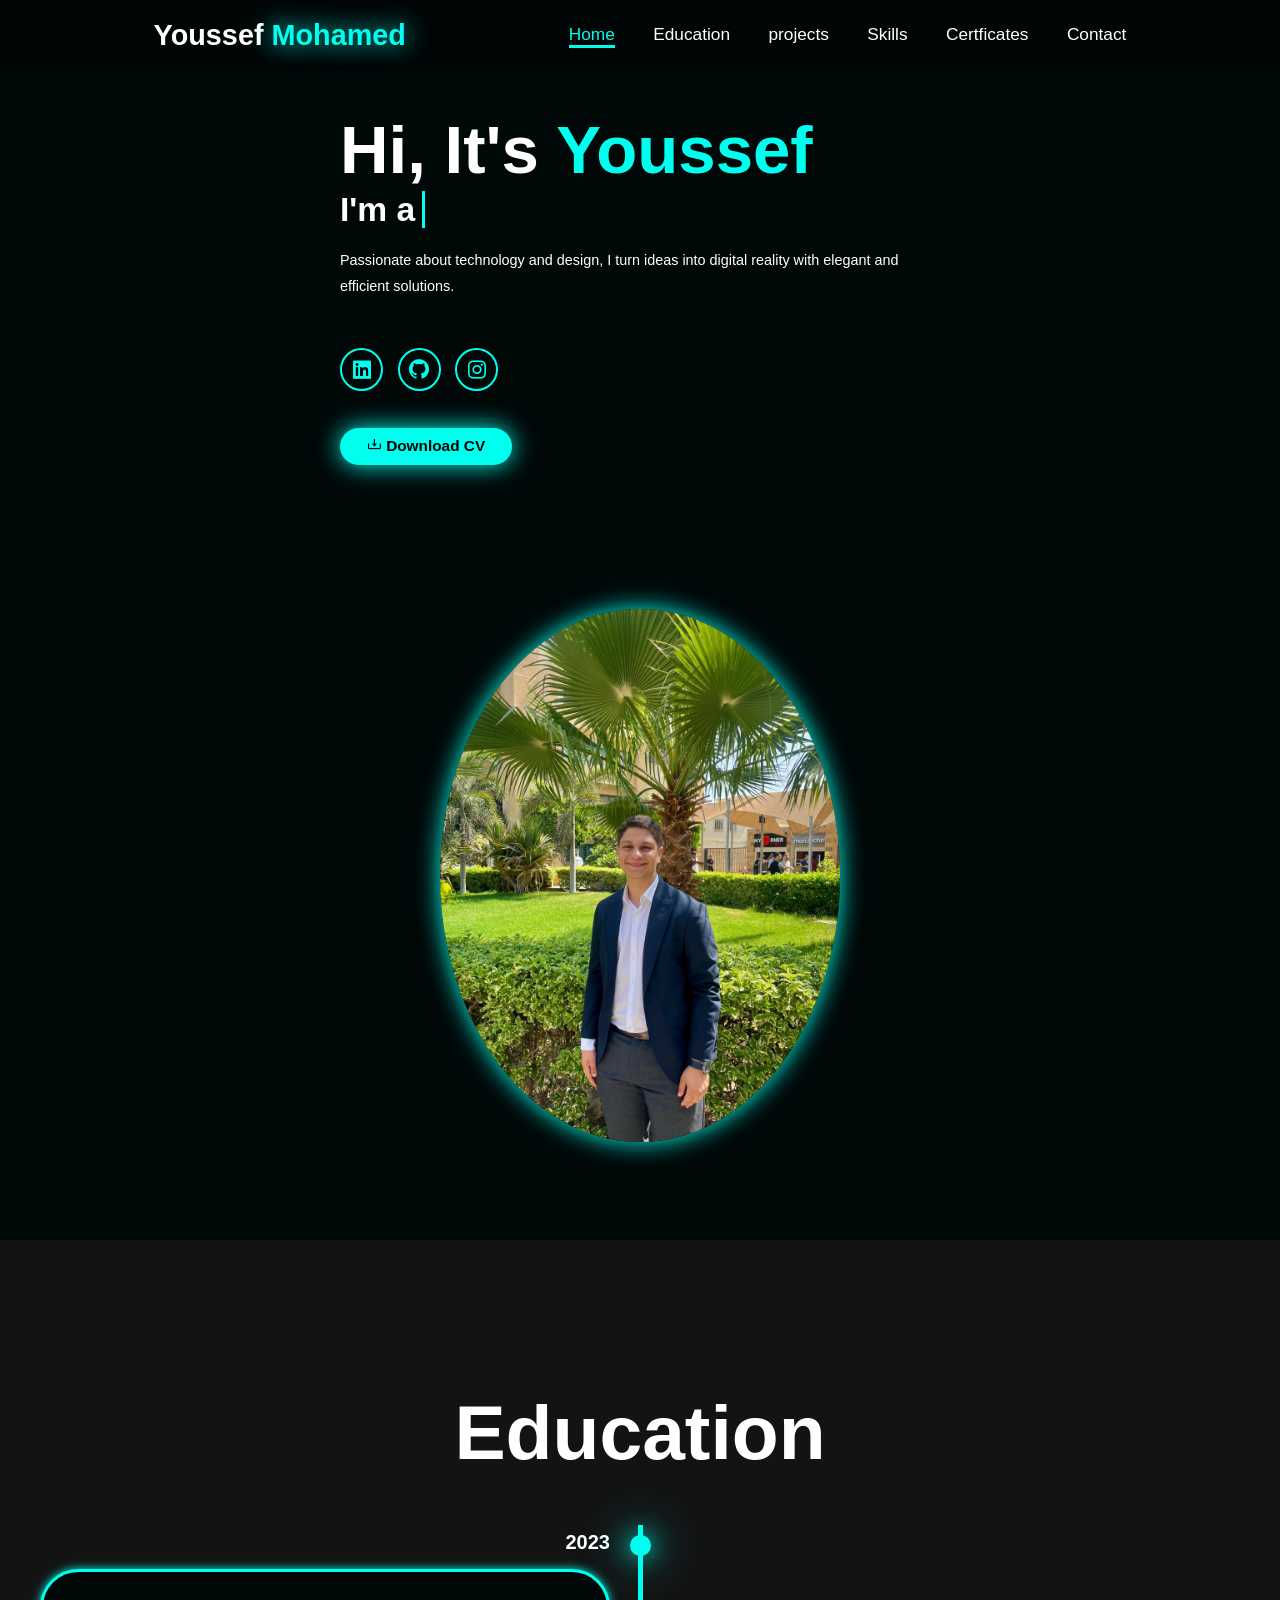
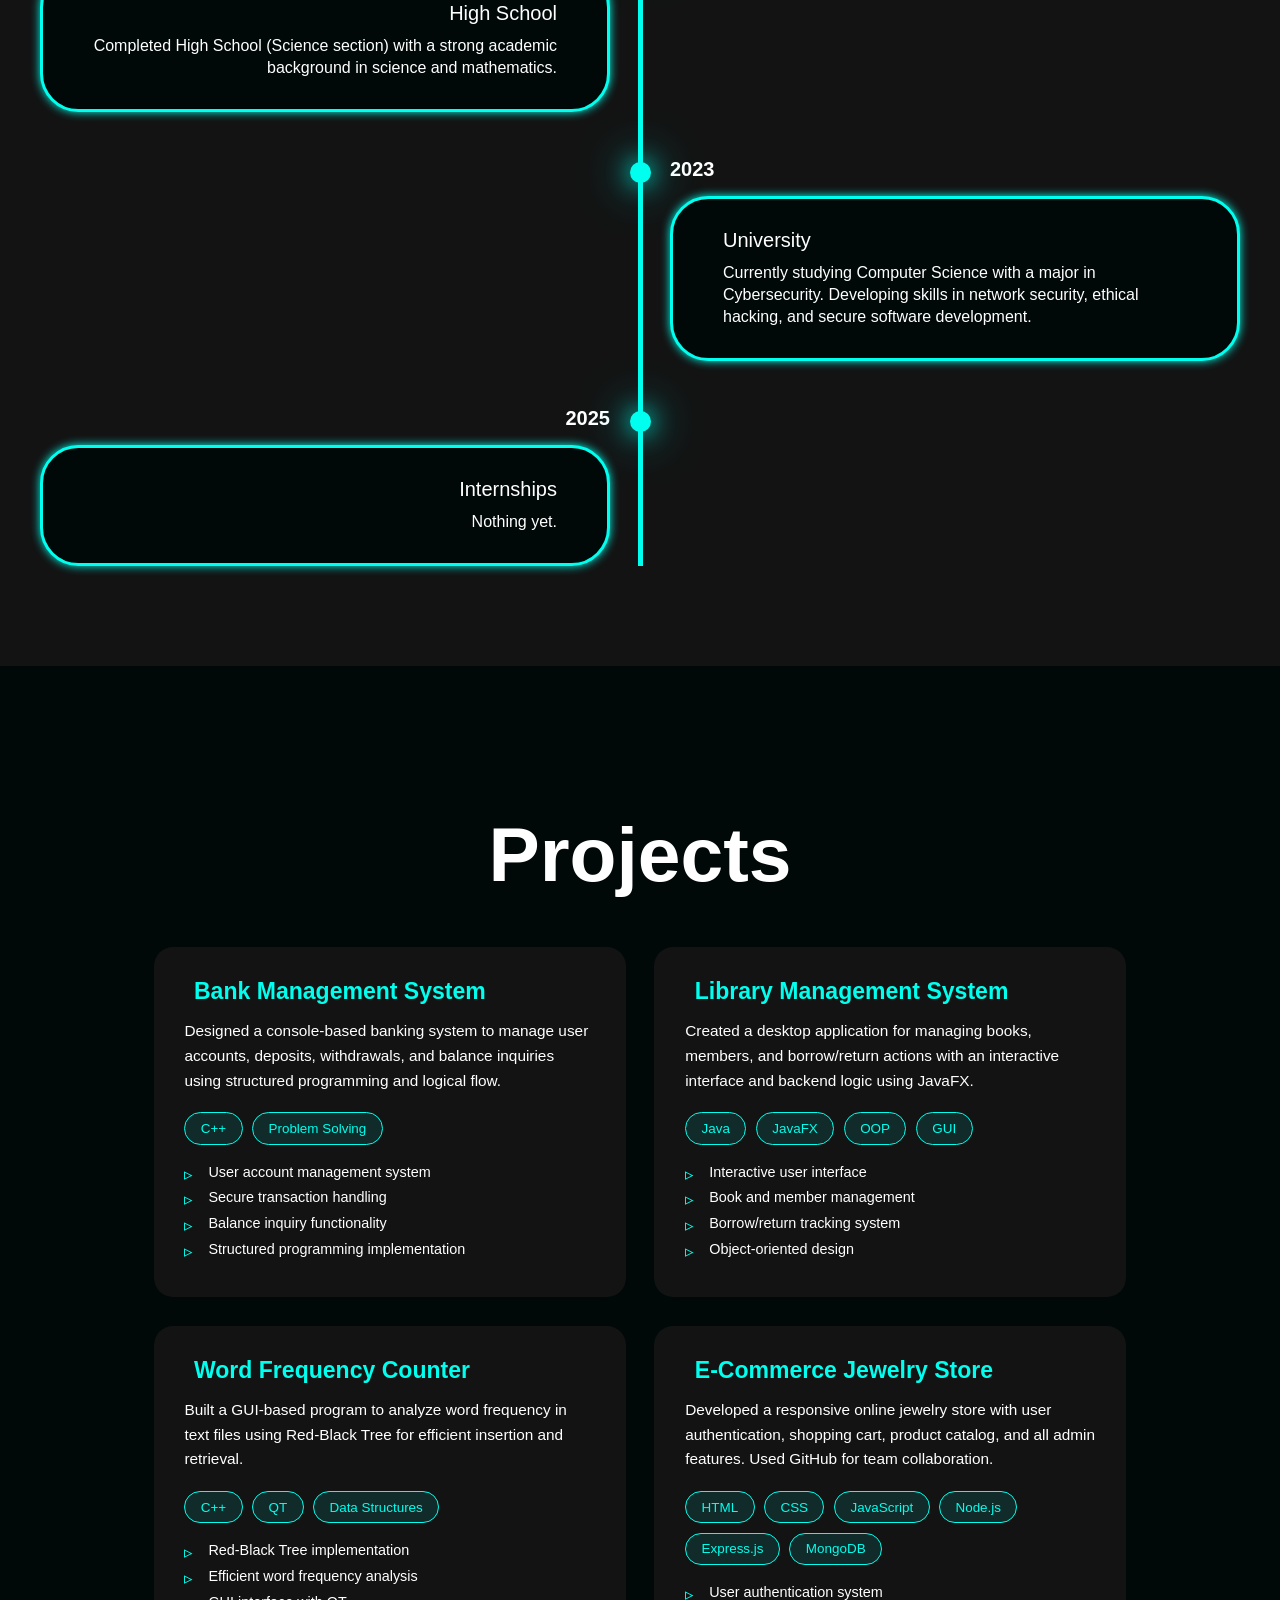
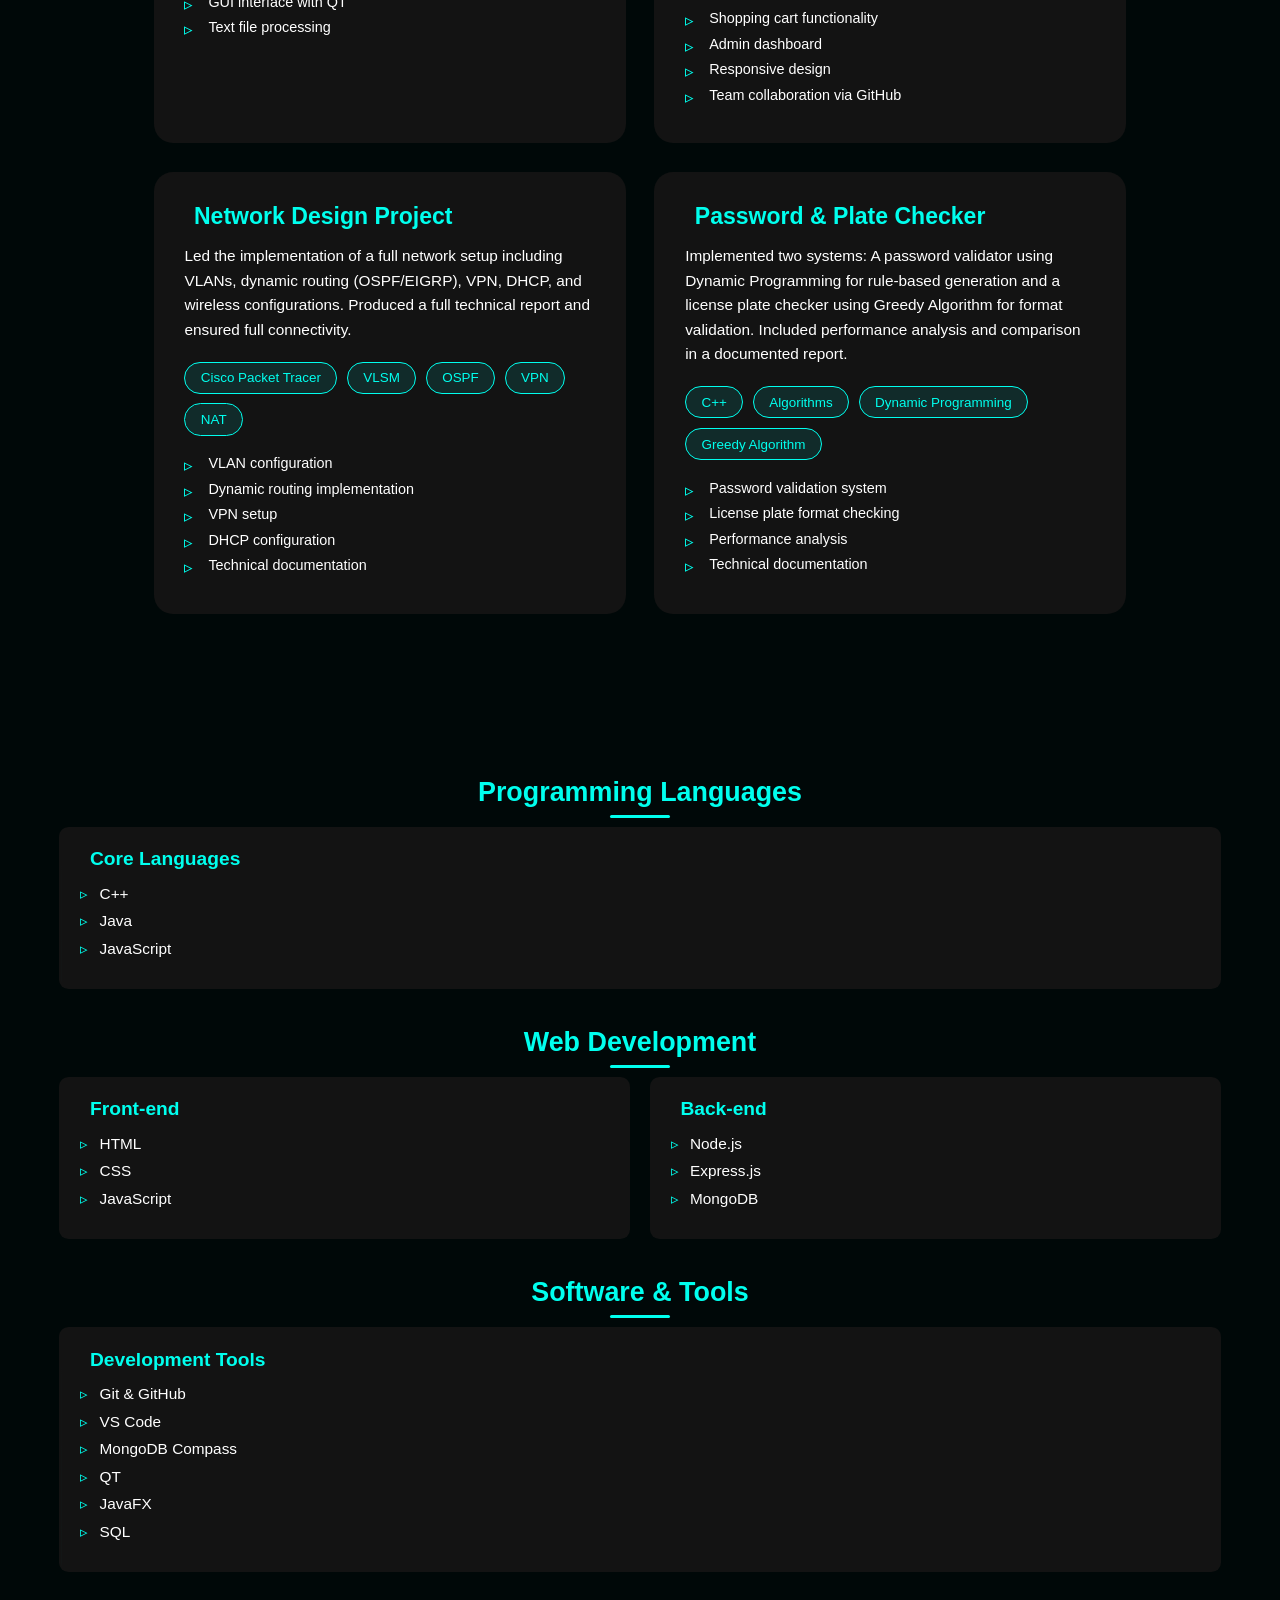
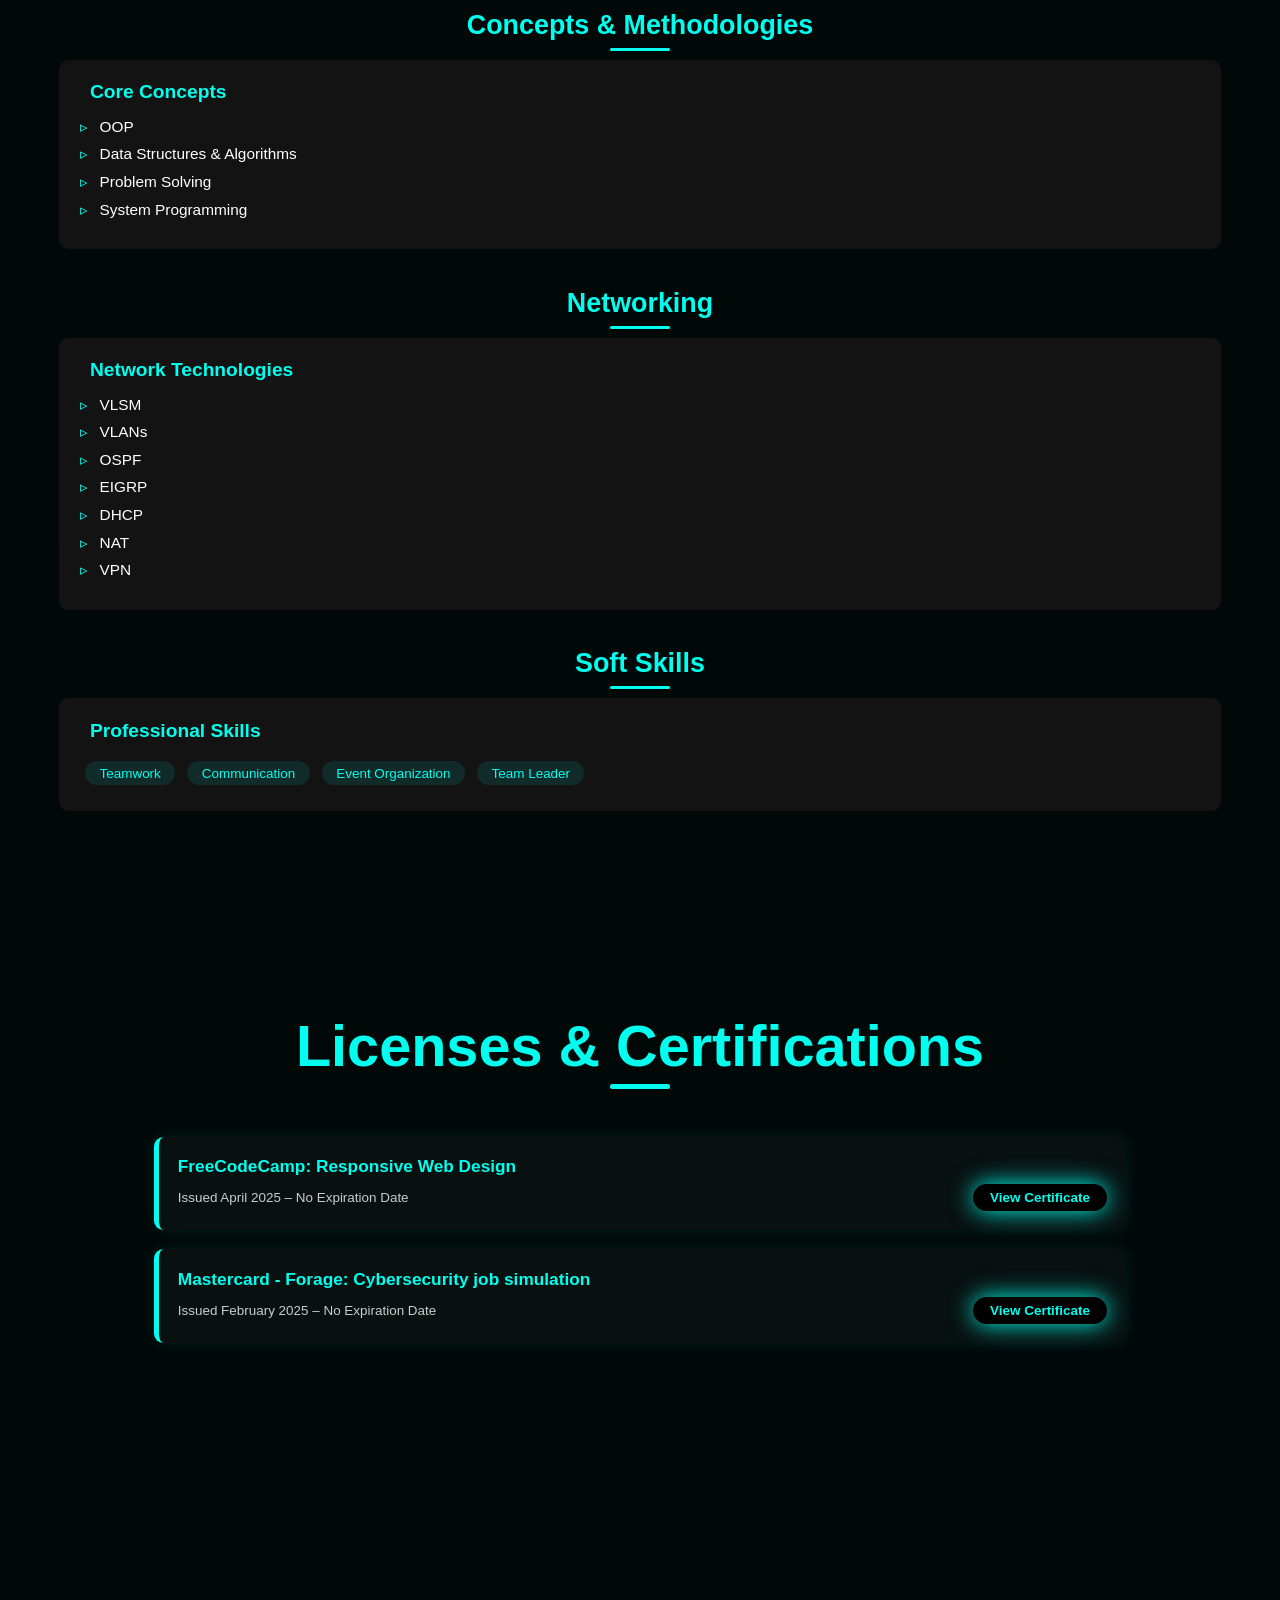
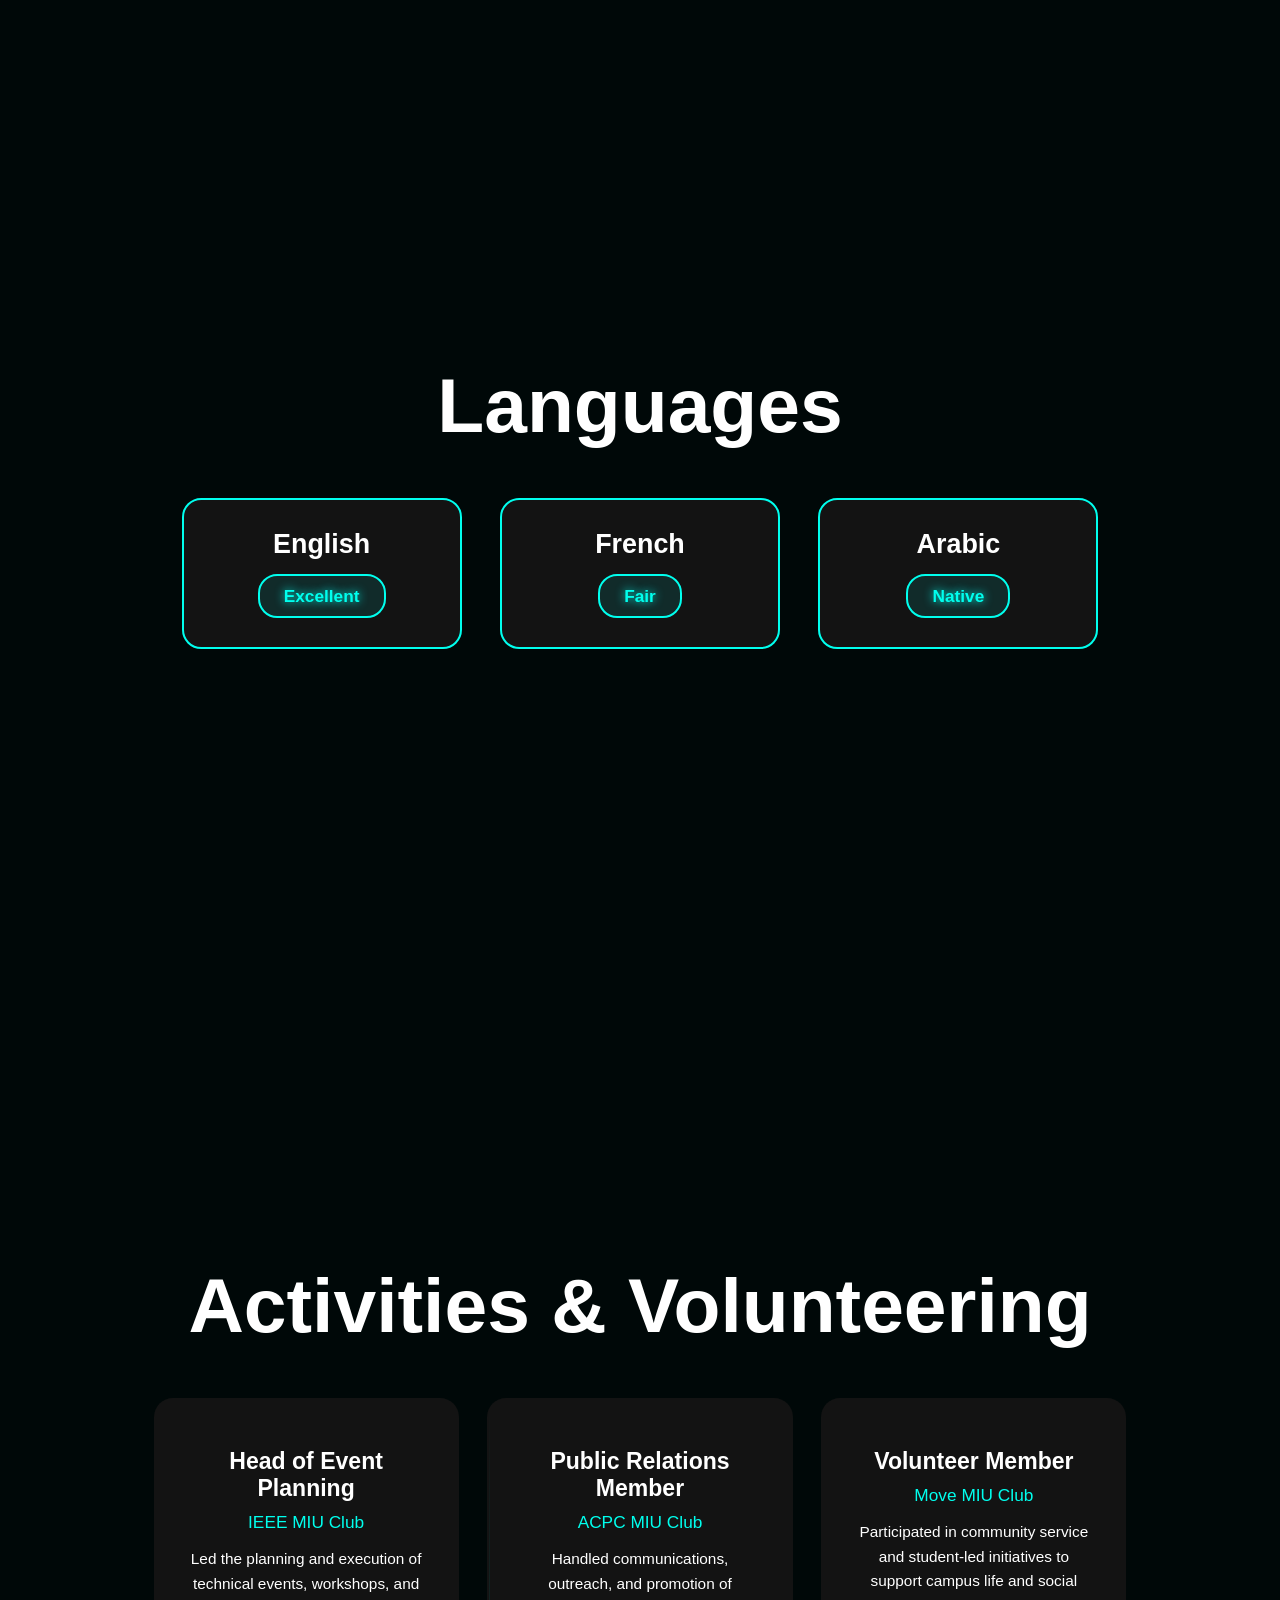
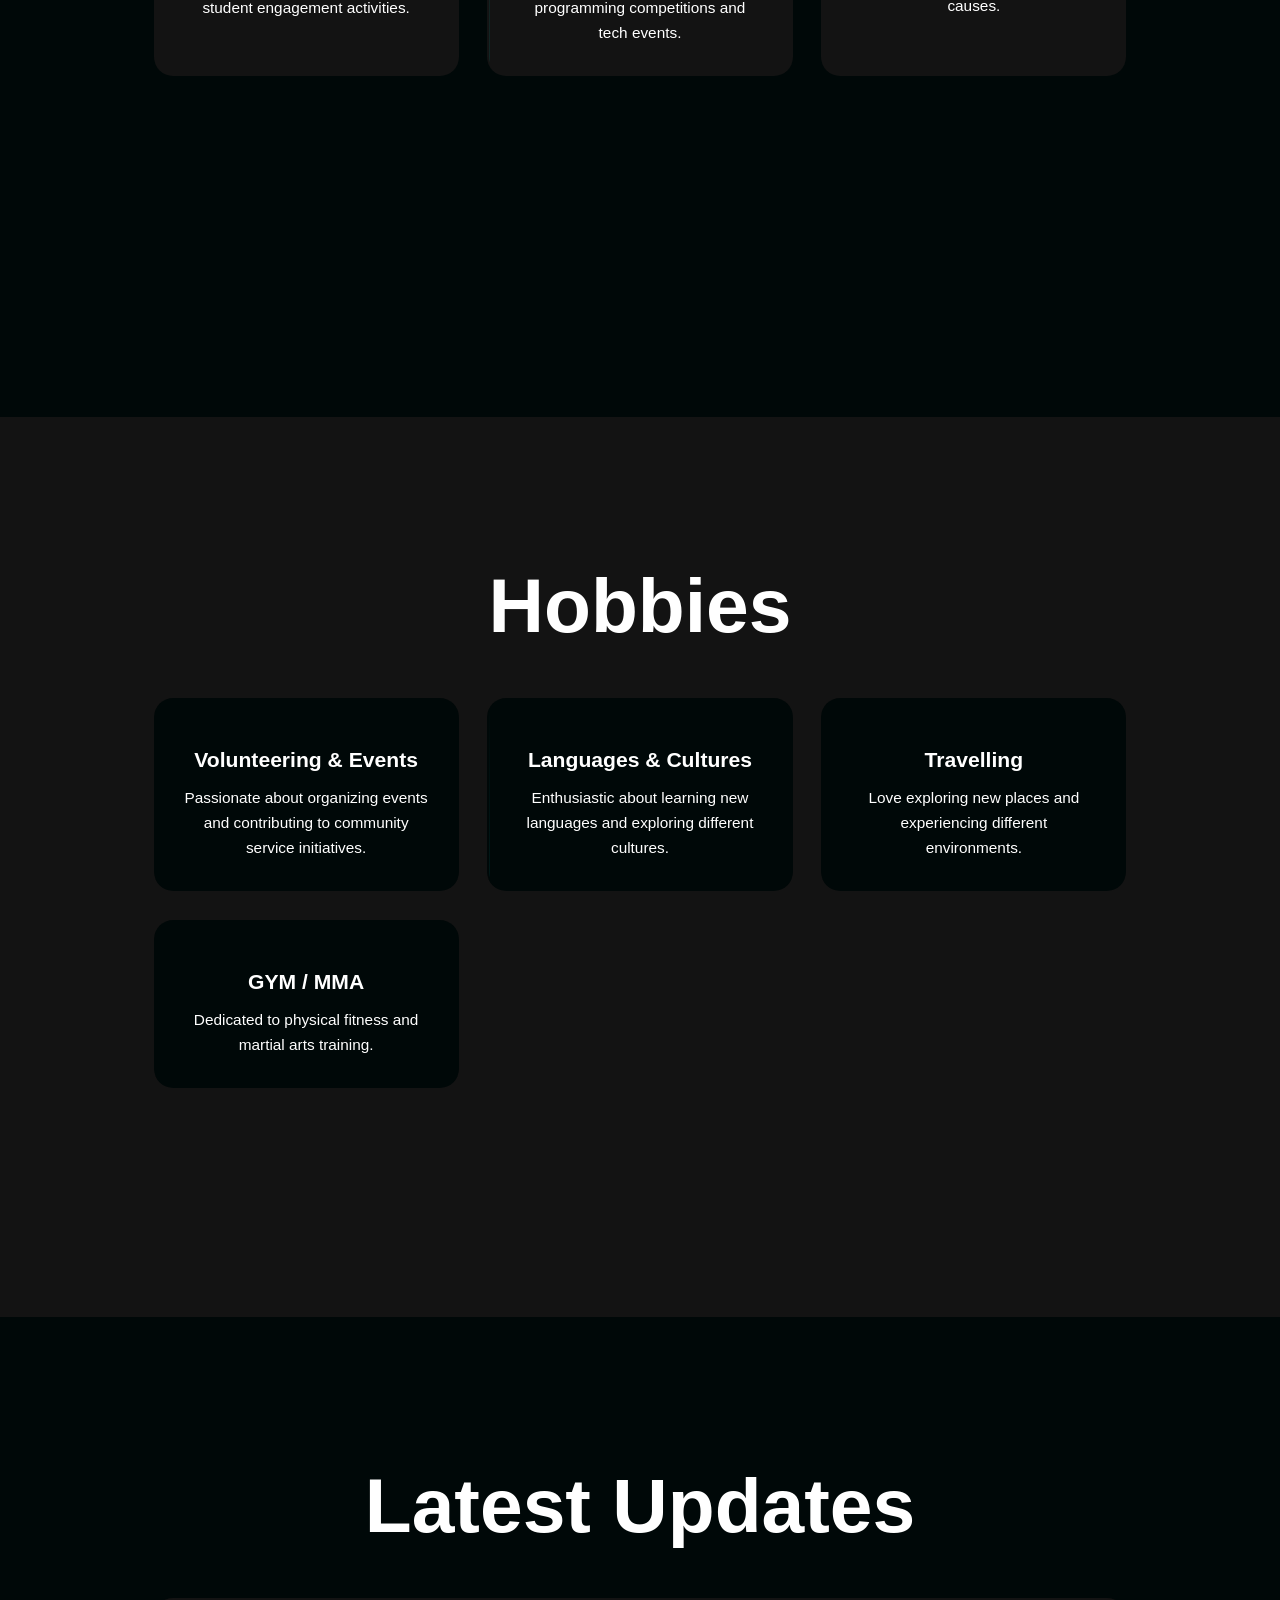
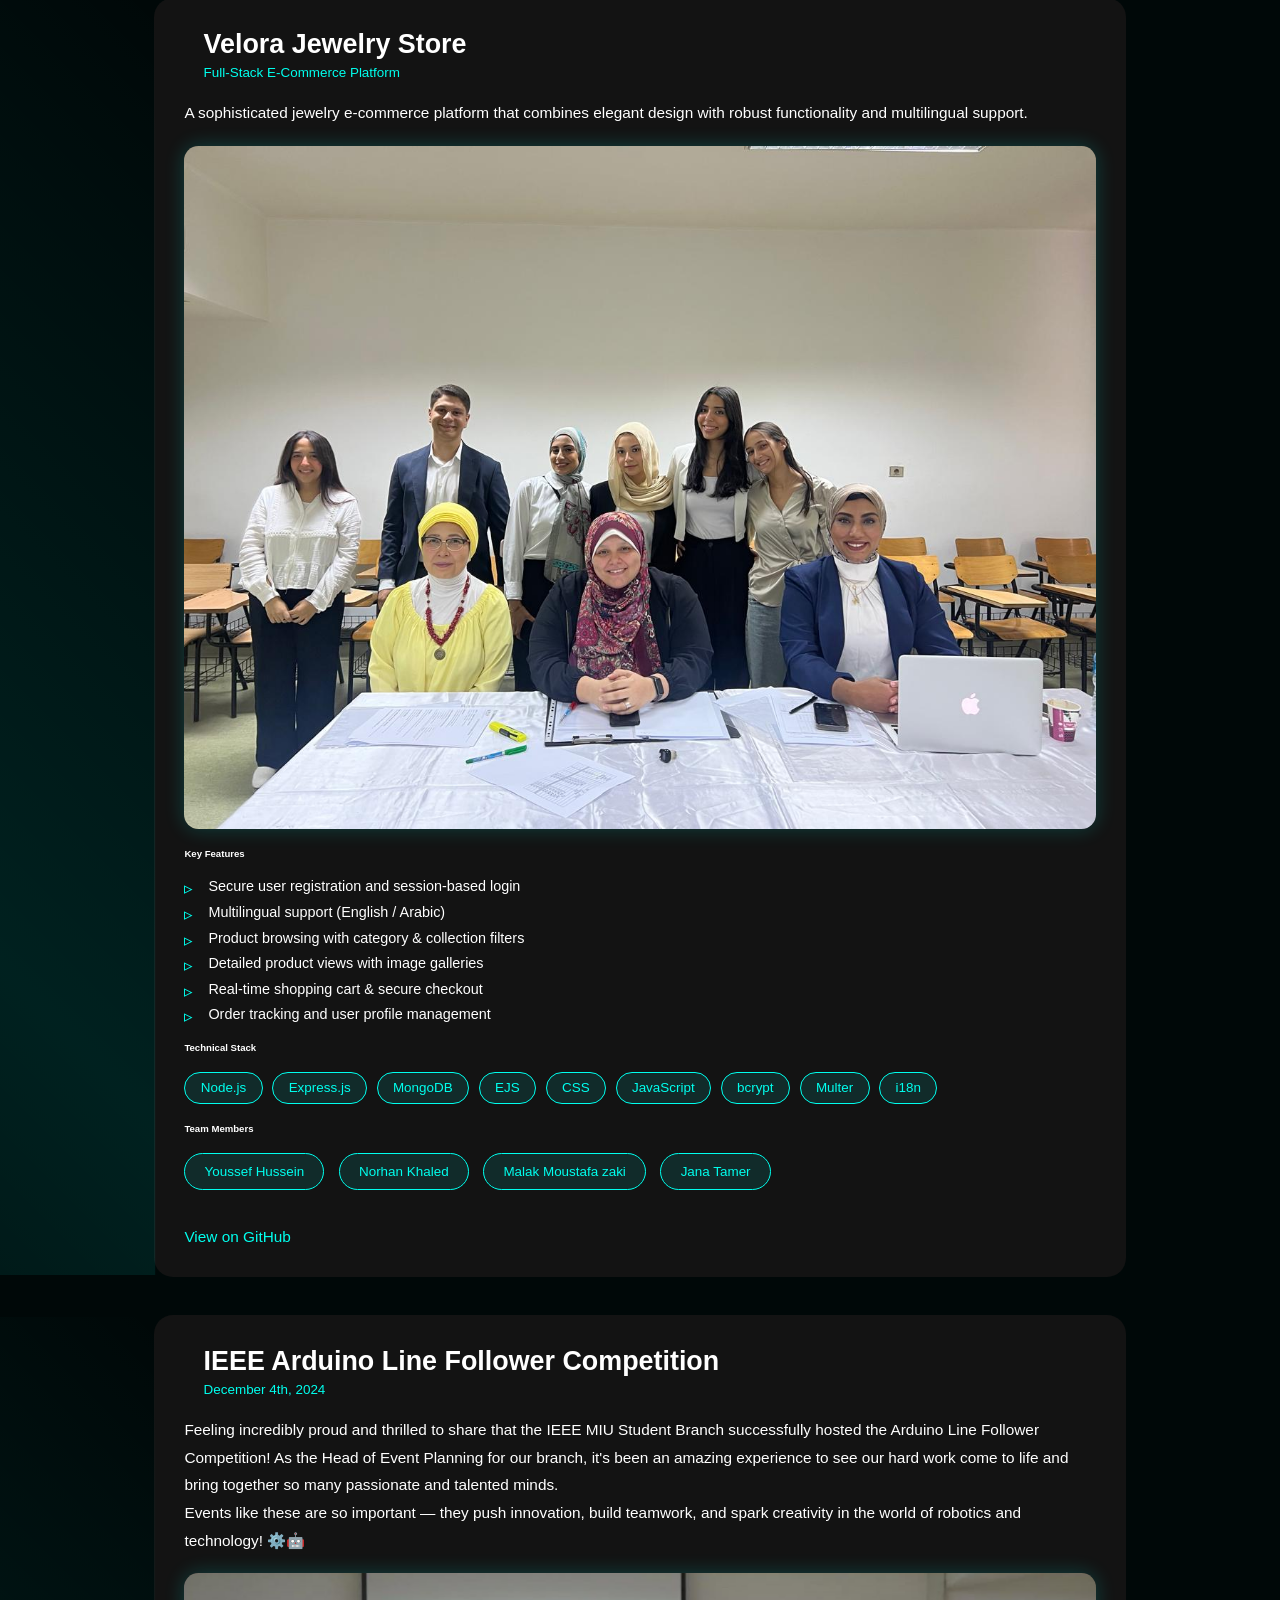
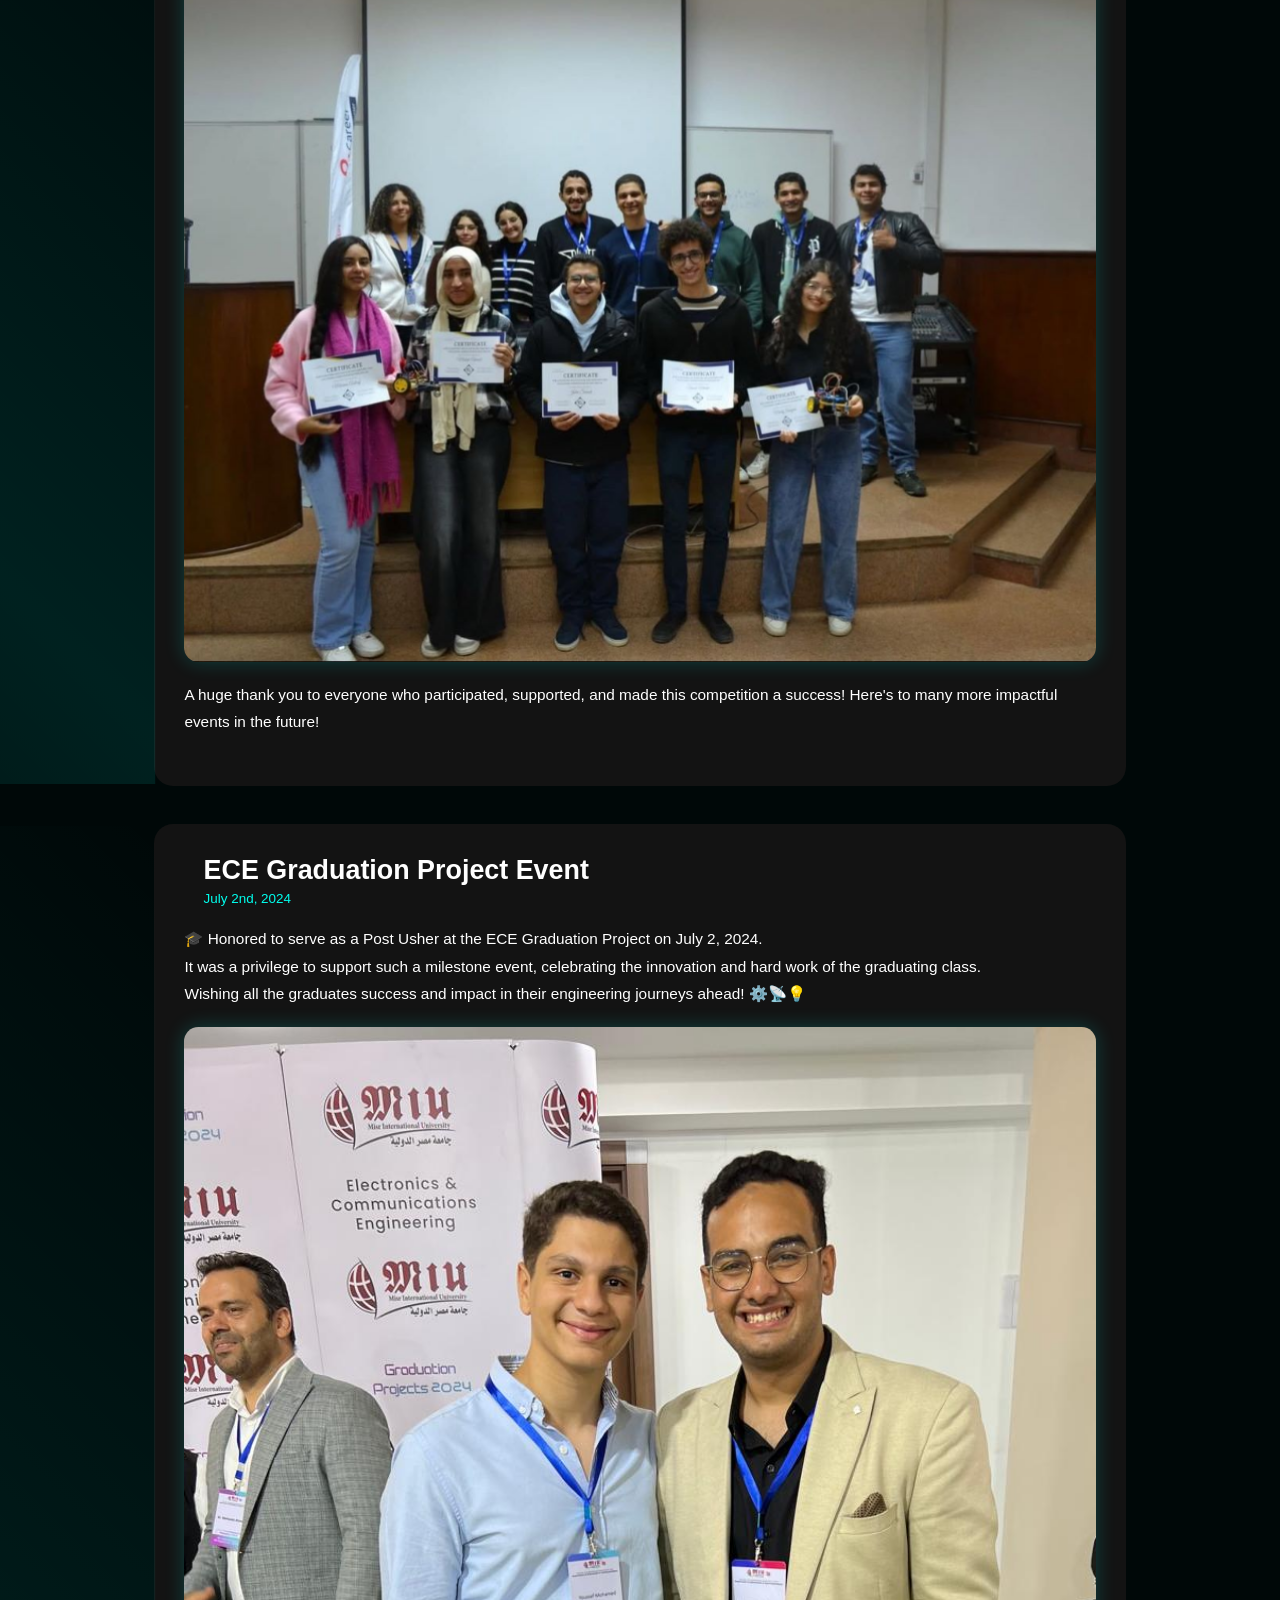
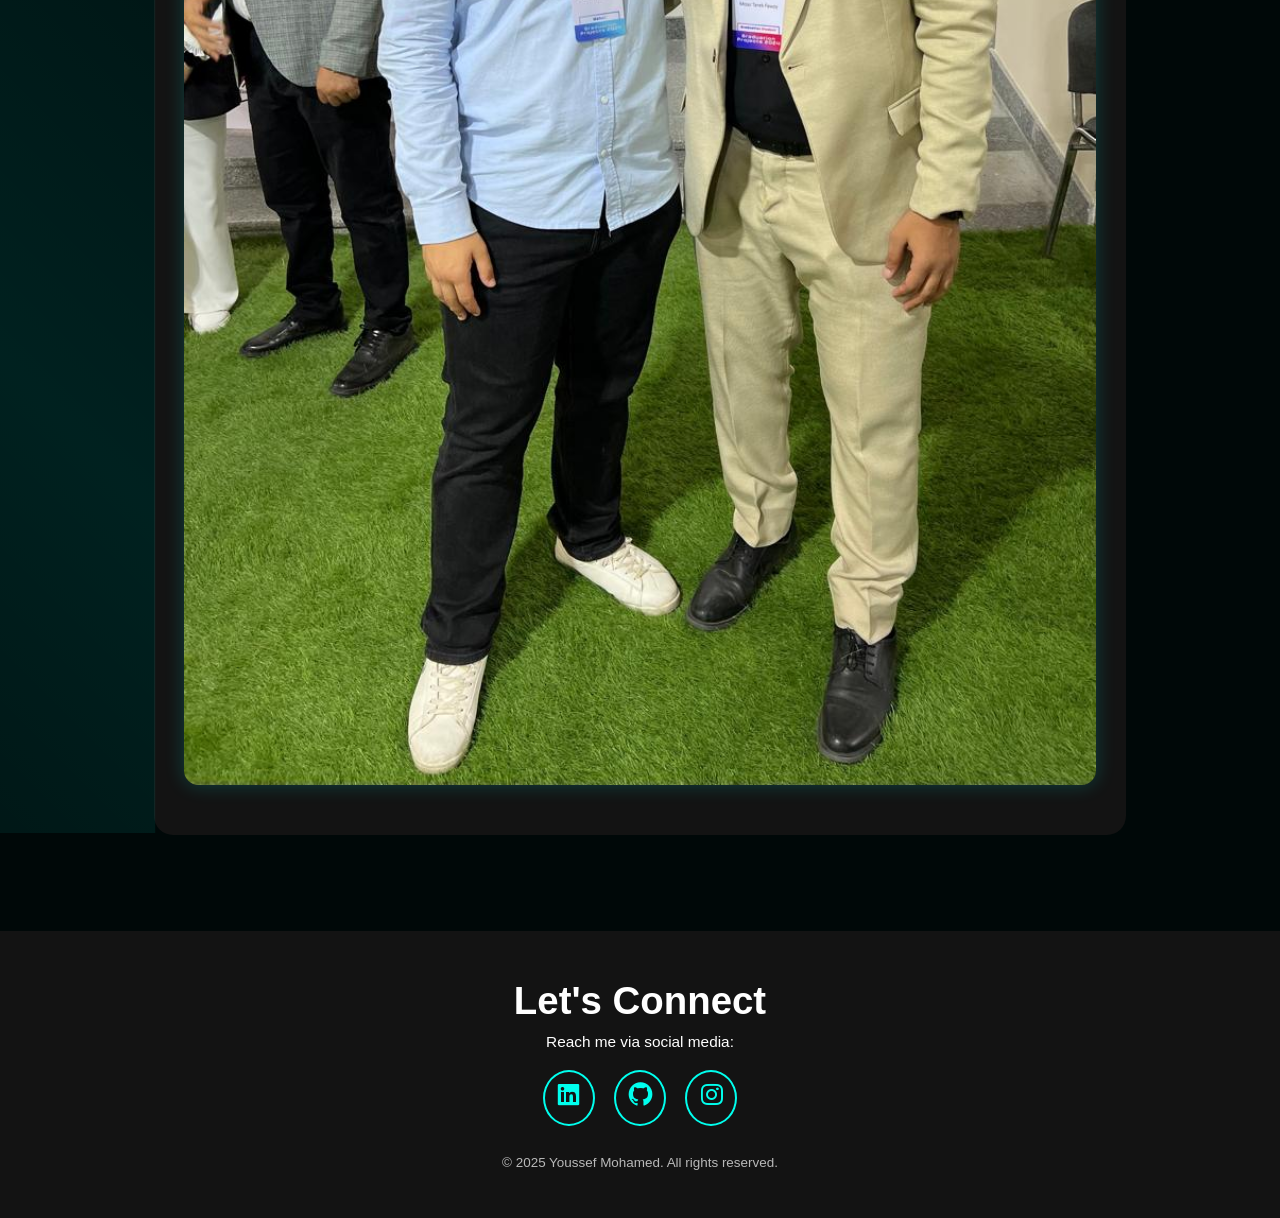
==== index.html @ 6c957fee "add" ====
<!DOCTYPE html>
<html lang="en">

<head>
  <meta charset="UTF-8" />
  <meta name="viewport" content="width=device-width, initial-scale=1.0" />
  <title>Youssef Portfolio</title>
  <link rel="stylesheet" href="style.css" />
  <link href="https://unpkg.com/boxicons@2.1.4/css/boxicons.min.css" rel="stylesheet" />
</head>

<body>
  <!-- Header -->
  <header class="header">
    <a href="#home" class="logo">Youssef <span>Mohamed</span></a>
    <i class="bx bx-menu" id="menu-icon"></i>
    <nav class="navbar">
      <a href="#home" class="active">Home</a>
      <a href="#education">Education</a>
      <a href="#projects">projects</a>
      <a href="#skills">Skills</a>
      <a href="#licenses">Certficates</a>
      <a href="#contact">Contact</a>
    </nav>
  </header>

  <!-- Home Section -->
  <section class="home" id="home">
    <div class="home-content">
      <h1>Hi, It's <span>Youssef</span></h1>
      <h3 class="txt-animation">I'm a <span></span></h3>
      <p>
        Passionate about technology and design, I turn ideas into digital
        reality with elegant and efficient solutions.
      </p>
      <div class="social-icons">
        <a href="https://www.linkedin.com/in/youssef-hussein-420297344/"><i class="bx bxl-linkedin-square"></i></a>
        <a href="https://github.com/youssefmohussein"><i class="bx bxl-github"></i></a>
        <a href="https://www.instagram.com/youssef.husssein?igsh=OHBraWwxbWZtZDQ3&utm_source=qr"><i
            class="bx bxl-instagram"></i></a>
      </div>
      <div class="btn-group">
        <a href="youssef mohamed resume.pdf" class="btn" download style="margin-top: 0.8rem">
          <i class="bx bx-download"></i> Download CV
        </a>
      </div>
    </div>
    <div class="home-img">
      <img src="image.jpg" alt="Youssef's Photo" />
    </div>
  </section>

  <!-- Education Section -->
  <section class="education" id="education">
    <h2 class="heading">Education</h2>
    <div class="timeline-items">
      <div class="timeline-item">
        <div class="timeline-dot"></div>
        <div class="timeline-date">2023</div>
        <div class="timeline-content">
          <h3>High School</h3>
          <p>
            Completed High School (Science section) with a strong academic
            background in science and mathematics.
          </p>
        </div>
      </div>
      <div class="timeline-item">
        <div class="timeline-dot"></div>
        <div class="timeline-date">2023</div>
        <div class="timeline-content">
          <h3>University</h3>
          <p>
            Currently studying Computer Science with a major in Cybersecurity.
            Developing skills in network security, ethical hacking, and secure
            software development.
          </p>
        </div>
      </div>
      <div class="timeline-item">
        <div class="timeline-dot"></div>
        <div class="timeline-date">2025</div>
        <div class="timeline-content">
          <h3>Internships</h3>
          <p>Nothing yet.</p>
        </div>
      </div>
    </div>
  </section>

  <!-- Projects Section -->
  <section class="projects" id="projects">
    <h2 class="heading">Projects</h2>
    <div class="project-container">
      <!-- Bank Management System -->
      <div class="project-card">
        <h3 class="project-title">
          <i class="fas fa-university"></i>
          Bank Management System
        </h3>
        <p class="project-description">
          Designed a console-based banking system to manage user accounts, deposits, withdrawals, and balance inquiries
          using structured programming and logical flow.
        </p>
        <div class="tech-stack">
          <span class="tech-tag">C++</span>
          <span class="tech-tag">Problem Solving</span>
        </div>
        <ul class="project-features">
          <li>User account management system</li>
          <li>Secure transaction handling</li>
          <li>Balance inquiry functionality</li>
          <li>Structured programming implementation</li>
        </ul>
      </div>

      <!-- Library Management System -->
      <div class="project-card">
        <h3 class="project-title">
          <i class="fas fa-book"></i>
          Library Management System
        </h3>
        <p class="project-description">
          Created a desktop application for managing books, members, and borrow/return actions with an interactive
          interface and backend logic using JavaFX.
        </p>
        <div class="tech-stack">
          <span class="tech-tag">Java</span>
          <span class="tech-tag">JavaFX</span>
          <span class="tech-tag">OOP</span>
          <span class="tech-tag">GUI</span>
        </div>
        <ul class="project-features">
          <li>Interactive user interface</li>
          <li>Book and member management</li>
          <li>Borrow/return tracking system</li>
          <li>Object-oriented design</li>
        </ul>
      </div>

      <!-- Word Frequency Counter -->
      <div class="project-card">
        <h3 class="project-title">
          <i class="fas fa-chart-bar"></i>
          Word Frequency Counter
        </h3>
        <p class="project-description">
          Built a GUI-based program to analyze word frequency in text files using Red-Black Tree for efficient insertion
          and retrieval.
        </p>
        <div class="tech-stack">
          <span class="tech-tag">C++</span>
          <span class="tech-tag">QT</span>
          <span class="tech-tag">Data Structures</span>
        </div>
        <ul class="project-features">
          <li>Red-Black Tree implementation</li>
          <li>Efficient word frequency analysis</li>
          <li>GUI interface with QT</li>
          <li>Text file processing</li>
        </ul>
      </div>

      <!-- E-Commerce Jewelry Store -->
      <div class="project-card">
        <h3 class="project-title">
          <i class="fas fa-shopping-cart"></i>
          E-Commerce Jewelry Store
        </h3>
        <p class="project-description">
          Developed a responsive online jewelry store with user authentication, shopping cart, product catalog, and all
          admin features. Used GitHub for team collaboration.
        </p>
        <div class="tech-stack">
          <span class="tech-tag">HTML</span>
          <span class="tech-tag">CSS</span>
          <span class="tech-tag">JavaScript</span>
          <span class="tech-tag">Node.js</span>
          <span class="tech-tag">Express.js</span>
          <span class="tech-tag">MongoDB</span>
        </div>
        <ul class="project-features">
          <li>User authentication system</li>
          <li>Shopping cart functionality</li>
          <li>Admin dashboard</li>
          <li>Responsive design</li>
          <li>Team collaboration via GitHub</li>
        </ul>
      </div>

      <!-- Network Design Project -->
      <div class="project-card">
        <h3 class="project-title">
          <i class="fas fa-network-wired"></i>
          Network Design Project
        </h3>
        <p class="project-description">
          Led the implementation of a full network setup including VLANs, dynamic routing (OSPF/EIGRP), VPN, DHCP, and
          wireless configurations. Produced a full technical report and ensured full connectivity.
        </p>
        <div class="tech-stack">
          <span class="tech-tag">Cisco Packet Tracer</span>
          <span class="tech-tag">VLSM</span>
          <span class="tech-tag">OSPF</span>
          <span class="tech-tag">VPN</span>
          <span class="tech-tag">NAT</span>
        </div>
        <ul class="project-features">
          <li>VLAN configuration</li>
          <li>Dynamic routing implementation</li>
          <li>VPN setup</li>
          <li>DHCP configuration</li>
          <li>Technical documentation</li>
        </ul>
      </div>

      <!-- Password & Plate Checker -->
      <div class="project-card">
        <h3 class="project-title">
          <i class="fas fa-shield-alt"></i>
          Password & Plate Checker
        </h3>
        <p class="project-description">
          Implemented two systems: A password validator using Dynamic Programming for rule-based generation and a
          license plate checker using Greedy Algorithm for format validation. Included performance analysis and
          comparison in a documented report.
        </p>
        <div class="tech-stack">
          <span class="tech-tag">C++</span>
          <span class="tech-tag">Algorithms</span>
          <span class="tech-tag">Dynamic Programming</span>
          <span class="tech-tag">Greedy Algorithm</span>
        </div>
        <ul class="project-features">
          <li>Password validation system</li>
          <li>License plate format checking</li>
          <li>Performance analysis</li>
          <li>Technical documentation</li>
        </ul>
      </div>
    </div>
  </section>

  <!-- Skills Section -->
  <section id="skills">
    <div class="skills-container">
      <!-- Programming Languages -->
      <div class="skills-category">
        <h3>Programming Languages</h3>
        <div class="skills-grid">
          <div class="skill-card">
            <h4><i class="fas fa-code"></i>Core Languages</h4>
            <ul class="skill-list">
              <li>C++</li>
              <li>Java</li>
              <li>JavaScript</li>
            </ul>
          </div>
        </div>
      </div>

      <!-- Web Development -->
      <div class="skills-category">
        <h3>Web Development</h3>
        <div class="skills-grid">
          <div class="skill-card">
            <h4><i class="fas fa-laptop-code"></i>Front-end</h4>
            <ul class="skill-list">
              <li>HTML</li>
              <li>CSS</li>
              <li>JavaScript</li>
            </ul>
          </div>
          <div class="skill-card">
            <h4><i class="fas fa-server"></i>Back-end</h4>
            <ul class="skill-list">
              <li>Node.js</li>
              <li>Express.js</li>
              <li>MongoDB</li>
            </ul>
          </div>
        </div>
      </div>

      <!-- Software & Tools -->
      <div class="skills-category">
        <h3>Software & Tools</h3>
        <div class="skills-grid">
          <div class="skill-card">
            <h4><i class="fas fa-tools"></i>Development Tools</h4>
            <ul class="skill-list">
              <li>Git & GitHub</li>
              <li>VS Code</li>
              <li>MongoDB Compass</li>
              <li>QT</li>
              <li>JavaFX</li>
              <li>SQL</li>
            </ul>
          </div>
        </div>
      </div>

      <!-- Concepts & Methodologies -->
      <div class="skills-category">
        <h3>Concepts & Methodologies</h3>
        <div class="skills-grid">
          <div class="skill-card">
            <h4><i class="fas fa-brain"></i>Core Concepts</h4>
            <ul class="skill-list">
              <li>OOP</li>
              <li>Data Structures & Algorithms</li>
              <li>Problem Solving</li>
              <li>System Programming</li>
            </ul>
          </div>
        </div>
      </div>

      <!-- Networking -->
      <div class="skills-category">
        <h3>Networking</h3>
        <div class="skills-grid">
          <div class="skill-card">
            <h4><i class="fas fa-network-wired"></i>Network Technologies</h4>
            <ul class="skill-list">
              <li>VLSM</li>
              <li>VLANs</li>
              <li>OSPF</li>
              <li>EIGRP</li>
              <li>DHCP</li>
              <li>NAT</li>
              <li>VPN</li>
            </ul>
          </div>
        </div>
      </div>

      <!-- Soft Skills -->
      <div class="skills-category">
        <h3>Soft Skills</h3>
        <div class="skills-grid">
          <div class="skill-card">
            <h4><i class="fas fa-users"></i>Professional Skills</h4>
            <div class="skill-tags">
              <span class="skill-tag">Teamwork</span>
              <span class="skill-tag">Communication</span>
              <span class="skill-tag">Event Organization</span>
              <span class="skill-tag">Team Leader</span>
            </div>
          </div>
        </div>
      </div>
    </div>
  </section>

  <section id="licenses">
    <h2 class="section-title">Licenses & Certifications</h2>
    <div class="licenses">
      <div class="card">
        <h4>FreeCodeCamp: Responsive Web Design</h4>
        <div class="cert-row">
          <p>Issued April 2025 – No Expiration Date</p>
          <a href="https://www.freecodecamp.org/certification/youssef_mohamed_hussein/responsive-web-design"
            class="btn github-btn" target="_blank" rel="noopener noreferrer">
            View Certificate
          </a>
        </div>
      </div>
      <div class="card">
        <h4>Mastercard - Forage: Cybersecurity job simulation</h4>
        <div class="cert-row">
          <p>Issued February 2025 – No Expiration Date</p>
          <a href="https://forage-uploads-prod.s3.amazonaws.com/completion-certificates/mfxGwGDp6WkQmtmTf/vcKAB5yYAgvemepGQ_mfxGwGDp6WkQmtmTf_zyix5uRCEQexiuPqL_1739245260155_completion_certificate.pdf"
            class="btn github-btn" target="_blank" rel="noopener noreferrer">
            View Certificate
          </a>
        </div>
      </div>
    </div>
  </section>

  <!-- Languages Section -->
  <section class="languages" id="languages">
    <h2 class="heading">Languages</h2>
    <div class="languages-container">
      <!-- English -->
      <div class="language-card">
        <i class="fas fa-language language-icon"></i>
        <h3 class="language-name">English</h3>
        <span class="proficiency-level">Excellent</span>
      </div>

      <!-- French -->
      <div class="language-card">
        <i class="fas fa-language language-icon"></i>
        <h3 class="language-name">French</h3>
        <span class="proficiency-level">Fair</span>
      </div>

      <!-- Arabic -->
      <div class="language-card">
        <i class="fas fa-language language-icon"></i>
        <h3 class="language-name">Arabic</h3>
        <span class="proficiency-level">Native</span>
      </div>
    </div>
  </section>

  <!-- Activities & Volunteering Section -->
  <section class="activities" id="activities">
    <h2 class="heading">Activities & Volunteering</h2>
    <div class="activities-container">
      <div class="activity-card">
        <div class="activity-icon">
          <i class="fas fa-calendar-check"></i>
        </div>
        <h3 class="activity-title">Head of Event Planning</h3>
        <h4 class="activity-organization">IEEE MIU Club</h4>
        <p class="activity-description">Led the planning and execution of technical events, workshops, and student
          engagement activities.</p>
      </div>

      <div class="activity-card">
        <div class="activity-icon">
          <i class="fas fa-bullhorn"></i>
        </div>
        <h3 class="activity-title">Public Relations Member</h3>
        <h4 class="activity-organization">ACPC MIU Club</h4>
        <p class="activity-description">Handled communications, outreach, and promotion of programming competitions and
          tech events.</p>
      </div>

      <div class="activity-card">
        <div class="activity-icon">
          <i class="fas fa-hands-helping"></i>
        </div>
        <h3 class="activity-title">Volunteer Member</h3>
        <h4 class="activity-organization">Move MIU Club</h4>
        <p class="activity-description">Participated in community service and student-led initiatives to support campus
          life and social causes.</p>
      </div>
    </div>
  </section>

  <!-- Hobbies Section -->
  <section class="hobbies" id="hobbies">
    <h2 class="heading">Hobbies</h2>
    <div class="hobbies-container">
      <div class="hobby-card">
        <div class="hobby-icon">
          <i class="fas fa-hands-helping"></i>
        </div>
        <h3 class="hobby-title">Volunteering & Events</h3>
        <p class="hobby-description">Passionate about organizing events and contributing to community service
          initiatives.</p>
      </div>

      <div class="hobby-card">
        <div class="hobby-icon">
          <i class="fas fa-language"></i>
        </div>
        <h3 class="hobby-title">Languages & Cultures</h3>
        <p class="hobby-description">Enthusiastic about learning new languages and exploring different cultures.</p>
      </div>

      <div class="hobby-card">
        <div class="hobby-icon">
          <i class="fas fa-plane"></i>
        </div>
        <h3 class="hobby-title">Travelling</h3>
        <p class="hobby-description">Love exploring new places and experiencing different environments.</p>
      </div>

      <div class="hobby-card">
        <div class="hobby-icon">
          <i class="fas fa-dumbbell"></i>
        </div>
        <h3 class="hobby-title">GYM / MMA</h3>
        <p class="hobby-description">Dedicated to physical fitness and martial arts training.</p>
      </div>
    </div>
  </section>

  <!-- Posts Section -->
  <section class="posts" id="posts">
    <h2 class="heading">Latest Updates</h2>
    <div class="posts-container">

      <!-- Velora Project Post -->
      <div class="post-card">
        <div class="post-header">
          <i class="fas fa-gem post-icon"></i>
          <div>
            <h3 class="post-title">Velora Jewelry Store</h3>
            <p class="post-date">Full-Stack E-Commerce Platform</p>
          </div>
        </div>
        <div class="post-content">
          <p>A sophisticated jewelry e-commerce platform that combines elegant design with robust functionality and
            multilingual support.</p>
        </div>
        <div class="post-media">
          <img src="photos web project discussion.jpg" alt="Velora Jewelry Store">
        </div>

        <h4>Key Features</h4>
        <ul class="post-features">
          <li>Secure user registration and session-based login</li>
          <li>Multilingual support (English / Arabic)</li>
          <li>Product browsing with category & collection filters</li>
          <li>Detailed product views with image galleries</li>
          <li>Real-time shopping cart & secure checkout</li>
          <li>Order tracking and user profile management</li>
        </ul>

        <h4>Technical Stack</h4>
        <div class="tech-stack">
          <span class="tech-tag">Node.js</span>
          <span class="tech-tag">Express.js</span>
          <span class="tech-tag">MongoDB</span>
          <span class="tech-tag">EJS</span>
          <span class="tech-tag">CSS</span>
          <span class="tech-tag">JavaScript</span>
          <span class="tech-tag">bcrypt</span>
          <span class="tech-tag">Multer</span>
          <span class="tech-tag">i18n</span>
        </div>

        <h4>Team Members</h4>
        <div class="team-members">
          <span class="team-member">Youssef Hussein</span>
          <span class="team-member">Norhan Khaled</span>
          <span class="team-member">Malak Moustafa zaki</span>
          <span class="team-member">Jana Tamer</span>
        </div>

        <a href="https://github.com/youssefmohussein/Jewelry-final-website.git" class="github-link" target="_blank">
          <i class="fab fa-github"></i> View on GitHub
        </a>
      </div>

      <!-- IEEE Event Post -->
      <div class="post-card">
        <div class="post-header">
          <i class="fas fa-robot post-icon"></i>
          <div>
            <h3 class="post-title">IEEE Arduino Line Follower Competition</h3>
            <p class="post-date">December 4th, 2024</p>
          </div>
        </div>
        <div class="post-content">
          <p>Feeling incredibly proud and thrilled to share that the IEEE MIU Student Branch successfully hosted the
            Arduino Line Follower Competition! As the Head of Event Planning for our branch, it's been an amazing
            experience to see our hard work come to life and bring together so many passionate and talented minds.</p>
          <p>Events like these are so important — they push innovation, build teamwork, and spark creativity in the
            world of robotics and technology! ⚙️🤖</p>
        </div>
        <div class="post-media">
          <img src="IEEE event.png" alt="IEEE Arduino Competition">
        </div>
        <div class="post-content">
          <p>A huge thank you to everyone who participated, supported, and made this competition a success! Here's to
            many more impactful events in the future!</p>
        </div>
      </div>

      <!-- Graduation Event Post -->
      <div class="post-card">
        <div class="post-header">
          <i class="fas fa-graduation-cap post-icon"></i>
          <div>
            <h3 class="post-title">ECE Graduation Project Event</h3>
            <p class="post-date">July 2nd, 2024</p>
          </div>
        </div>
        <div class="post-content">
          <p>🎓 Honored to serve as a Post Usher at the ECE Graduation Project on July 2, 2024.</p>
          <p>It was a privilege to support such a milestone event, celebrating the innovation and hard work of the
            graduating class.</p>
          <p>Wishing all the graduates success and impact in their engineering journeys ahead! ⚙️📡💡</p>
        </div>
        <div class="post-media">
          <!-- Add your graduation event image here -->
          <img src="usher in ece graduation.jpg" alt="ECE Graduation Project Event">
        </div>
      </div>

    </div>
  </section>

  <!-- Footer Section -->
  <footer class="footer" id="contact">
    <div class="footer-content">
      <h2>Let's Connect</h2>
      <p>Reach me via social media:</p>
      <div class="footer-social-icons">

        <a href="https://www.linkedin.com/in/youssef-hussein-420297344/"><i class="bx bxl-linkedin-square"></i></a>
        <a href="https://github.com/youssefmohussein"><i class="bx bxl-github"></i></a>
        <a href="https://www.instagram.com/youssef.husssein?igsh=OHBraWwxbWZtZDQ3&utm_source=qr"><i
            class="bx bxl-instagram"></i></a>
      </div>
    </div>
    <p class="footer-copy">
      &copy; 2025 Youssef Mohamed. All rights reserved.
    </p>
    </div>
  </footer>

  <!-- Add this before closing body tag -->
  <script src="script.js"></script>
</body>

</html>
---- style.css ----
* {
  margin: 0;
  padding: 0;
  box-sizing: border-box;
  text-decoration: none;
  border: none;
  outline: none;
  scroll-behavior: smooth;
  font-family: "Poppins", sans-serif;
}

:root {
  --bg-color: #000808;
  --second-bg-color: #131313;
  --text-color: white;
  --main-color: #00ffee;
}

html {
  font-size: 60%;
}

body {
  background: var(--bg-color);
  color: var(--text-color);
}

/* Header */
.header {
  position: fixed;
  top: 0;
  left: 0;
  width: 100%;
  padding: 2rem 12%;
  background: rgba(0, 0, 0, 0.3);
  backdrop-filter: blur(10px);
  display: flex;
  justify-content: space-between;
  align-items: center;
  z-index: 1000;
  transition: all 0.3s ease;
}

.logo {
  font-size: 3rem;
  color: var(--text-color);
  font-weight: 800;
  cursor: pointer;
  transition: 0.3s ease;
}

.logo:hover {
  transform: scale(1.1);
}

.logo span {
  color: var(--main-color);
  text-shadow: 0 0 25px var(--main-color);
}

.navbar {
  display: flex;
  align-items: center;
}

.navbar a {
  font-size: 1.8rem;
  color: var(--text-color);
  margin-left: 4rem;
  font-weight: 500;
  transition: 0.3s ease;
  border-bottom: 3px solid transparent;
}

.navbar a:hover,
.navbar a.active {
  color: var(--main-color);
  border-bottom: 3px solid var(--main-color);
}

#menu-icon {
  font-size: 3.6rem;
  color: var(--main-color);
  display: none;
  cursor: pointer;
  transition: 0.3s ease;
  z-index: 1001;
}

#menu-icon:hover {
  transform: scale(1.1);
}

@media (max-width: 991px) {
  .header {
    padding: 2rem 5%;
  }

  #menu-icon {
    display: block;
  }

  .navbar {
    position: fixed;
    top: 0;
    right: -100%;
    width: 100%;
    height: 100vh;
    padding: 8rem 5%;
    background: rgba(0, 0, 0, 0.9);
    backdrop-filter: blur(10px);
    display: flex;
    flex-direction: column;
    align-items: center;
    transition: 0.5s ease;
  }

  .navbar.active {
    right: 0;
  }

  .navbar a {
    margin: 2rem 0;
    font-size: 1.8rem;
    display: block;
  }
}

@media (max-width: 600px) {
  .header {
    padding: 1.5rem 5%;
  }

  .logo {
    font-size: 2.5rem;
  }

  .navbar {
    padding: 8rem 3%;
  }

  .navbar a {
    font-size: 1.6rem;
  }

  #menu-icon {
    font-size: 3rem;
  }
}

/* Sections */
section {
  min-height: 100vh;
  padding: 10rem 12%;
}

/* Home */
.home {
  display: flex;
  align-items: center;
  justify-content: center;
  gap: 15rem;
  flex-wrap: wrap;
}

.home-content {
  display: flex;
  flex-direction: column;
  align-items: flex-start;
  max-width: 600px;
}

.home-content h3 {
  margin-bottom: 2rem;
  font-size: 3.5rem;
}

.home-content h1 {
  font-size: 7rem;
  font-weight: 700;
  margin-top: 1.5rem;
  line-height: 1.2;
}

.home-content p {
  font-size: 1.5rem;
  font-weight: 500;
  line-height: 1.8;
  margin-bottom: 2rem;
}

span {
  color: var(--main-color);
}

/* Image */
.home-img {
  border-radius: 50%;
  max-width: 400px;
}

.home-img img {
  width: 100%;
  border-radius: 50%;
  box-shadow: 0 0 25px var(--main-color);
  transition: 0.4s ease-in-out;
  object-fit: cover;
}

.home-img img:hover {
  box-shadow: 0 0 25px var(--main-color),
    0 0 50px var(--main-color),
    0 0 100px var(--main-color);
}

/* Social Icons */
.social-icons {
  display: flex;
  gap: 1.5rem;
  margin: 3rem 0;
}

.social-icons a {
  display: inline-flex;
  justify-content: center;
  align-items: center;
  width: 4.5rem;
  height: 4.5rem;
  border: 2px solid var(--main-color);
  border-radius: 50%;
  font-size: 2.5rem;
  color: var(--main-color);
  transition: 0.3s ease-in-out;
}

.social-icons a:hover {
  color: var(--text-color);
  background-color: var(--main-color);
  transform: scale(1.3) translateY(-5px);
  box-shadow: 0 0 25px var(--main-color);
}

/* Buttons */
.btn {
  display: inline-block;
  padding: 1rem 2.8rem;
  background: var(--main-color);
  box-shadow: 0 0 25px var(--main-color);
  border-radius: 4rem;
  font-size: 1.6rem;
  color: black;
  font-weight: 600;
  transition: 0.3s ease-in-out;
  cursor: pointer;
}

.btn:hover {
  background: var(--main-color);
  color: black;
  box-shadow: 0 0 50px var(--main-color);
  transform: scale(1.05);
}

.btn-github {
  display: inline-block;
  padding: 1rem 2.8rem;
  background: black;
  color: var(--main-color);
  font-weight: 600;
  font-size: 1.6rem;
  border-radius: 4rem;
  box-shadow: 0 0 15px var(--main-color);
  transition: 0.3s ease-in-out;
  text-decoration: none;
  margin-top: 1.1rem;
}

.btn-github:hover {
  background: var(--main-color);
  color: black;
  box-shadow: 0 0 50px var(--main-color);
  transform: scale(1.05);
}

/* Typing Text Animation */
.txt-animation {
  font-size: 3.4rem;
  font-weight: 600;
  min-width: 280px;
}

.txt-animation span {
  position: relative;
}

.txt-animation span::before {
  content: "computer science";
  color: var(--main-color);
  animation: words 20s infinite;
}

.txt-animation span::after {
  content: "";
  background-color: var(--bg-color);
  position: absolute;
  width: calc(100% + 8px);
  height: 100%;
  right: -8px;
  border-left: 3px solid var(--main-color);
  animation: typing 20s steps(14) infinite, cursor 0.6s infinite;
}

@keyframes cursor {

  0%,
  100% {
    border-color: var(--main-color);
  }
}

@keyframes words {

  0%,
  20% {
    content: "computer science";
  }

  21%,
  40% {
    content: "computer science";
  }

  41%,
  60% {
    content: "computer science";
  }

  61%,
  80% {
    content: "computer science";
  }

  81%,
  100% {
    content: "computer science";
  }
}

@keyframes typing {

  0%,
  10%,
  30%,
  50%,
  70%,
  90% {
    width: 0;
  }

  5%,
  25%,
  45%,
  65%,
  85% {
    width: calc(100% + 8px);
  }
}

/* Headings */
.heading {
  font-size: 8rem;
  text-align: center;
  margin: 5rem 0;
}

/* Education Section */
.education {
  padding: 100px 15px;
  background: var(--second-bg-color);
}

.education h2 {
  margin-bottom: 5rem;
}

.timeline-items {
  max-width: 1200px;
  margin: auto;
  display: flex;
  flex-direction: column;
  position: relative;
}

.timeline-items::before {
  content: "";
  position: absolute;
  width: 5px;
  height: 100%;
  background-color: var(--main-color);
  left: calc(50% - 2.5px);
  top: 0;
}

.timeline-item {
  margin-bottom: 40px;
  position: relative;
  width: 100%;
}

.timeline-item:last-child {
  margin-bottom: 0;
}

.timeline-item:nth-child(odd) {
  padding-right: calc(50% + 30px);
  text-align: right;
}

.timeline-item:nth-child(even) {
  padding-left: calc(50% + 30px);
  text-align: left;
}

.timeline-dot {
  height: 21px;
  width: 21px;
  background-color: var(--main-color);
  box-shadow: 0 0 25px var(--main-color),
    0 0 50px var(--main-color);
  position: absolute;
  left: calc(50% - 10px);
  border-radius: 50%;
  top: 10px;
}

.timeline-date {
  font-size: 20px;
  font-weight: 800;
  color: white;
  margin: 6px 0 15px;
}

.timeline-content {
  background-color: var(--bg-color);
  border: 3px solid var(--main-color);
  padding: 30px 50px;
  border-radius: 4rem;
  box-shadow: 0 0 10px var(--main-color);
  cursor: pointer;
  transition: 0.3s ease-in-out;
}

.timeline-content:hover {
  transform: scale(1.05);
  box-shadow: 0 0 25px var(--main-color);
}

.timeline-content h3 {
  font-size: 20px;
  color: white;
  margin: 0 0 10px;
  font-weight: 500;
}

.timeline-content p {
  color: white;
  font-size: 16px;
  font-weight: 300;
  line-height: 22px;
}

/* Scrollbar */
::-webkit-scrollbar {
  width: 15px;
}

::-webkit-scrollbar-thumb {
  background-color: var(--main-color);
}

::-webkit-scrollbar-track {
  background-color: var(--bg-color);
}

/* Responsive Timeline */
@media (max-width: 768px) {
  .timeline-items::before {
    left: 10px;
  }

  .timeline-item,
  .timeline-item:nth-child(even),
  .timeline-item:nth-child(odd) {
    padding-left: 30px;
    padding-right: 0;
    text-align: left;
  }

  .timeline-dot {
    left: 0;
  }
}

/* Services Section */
.services {
  background: var(--bg-color);
  color: black;
}

.services h2 {
  margin-bottom: 5rem;
  color: white;
}

.services-container {
  display: grid;
  grid-template-columns: repeat(2, 1fr);
  align-items: center;
  gap: 2.5em;
}

.service-box {
  background-color: var(--main-color);
  height: 300px;
  border-radius: 3rem;
  border: 5px solid transparent;
  cursor: pointer;
  transition: 0.4s ease-in-out;
}

.service-box:hover {
  background: white;
  color: black;
  border: 5px solid var(--main-color);
  transform: scale(1.03);
}

.service-box .service-info {
  display: flex;
  flex-direction: column;
  text-align: left;
  max-height: 200px;
  justify-content: left;
  align-items: baseline;
  padding: 5rem 5rem;
}

.service-info h4 {
  font-size: 3rem;
  font-weight: 800;
  line-height: 2;
}

.service-info p {
  font-size: 1.6rem;
  font-weight: 600;
  max-height: 100px;
  line-height: 1.7;
  margin: auto;
}

.testimonials {
  background: var(--second-bg-color);
}

.testimonials-box {
  background-size: cover;
  display: flex;
  align-items: center;
  justify-content: center;
  flex-direction: column;
}

.testimonials .heading {
  margin-bottom: 5rem;
}

.testimonials-box img {
  width: 15rem;
  border-radius: 50%;
  border: 3px solid var(--main-color);
  box-shadow: 0 0 25px var(--main-color);
}

.wrapper {
  display: grid;
  grid-template-columns: repeat(3, 1fr);
  gap: 3rem;
}

.testimonials-item {
  min-height: 550px;
  max-width: 450px;
  background-color: rgba(0, 0, 0, 0.7);
  border: 3px solid rgba(238, 238, 238, 0.2);
  border-radius: 2rem;
  margin: 0 2rem;
  padding: 30px 60px;
  cursor: pointer;
  display: flex;
  flex-direction: column;
  align-items: center;
  justify-content: center;
  text-align: center;
  gap: 1.5rem;
  color: white;
  transition: 0.4s ease-in-out;
}

.testimonials-item:hover {
  border: 3px solid var(--main-color);
  transform: translateY(-10px)scale(1.03);
  box-shadow: 0 0 50px var(--main-color);
}

.testimonials-item h2 {
  font-size: 2.8rem;
}

.testimonials-item p {
  font-size: 1.3rem;
}

#star {
  color: gold;
  font-size: 2rem;
}

.footer {
  background: var(--second-bg-color);
  padding: 5rem 12%;
  text-align: center;
  color: var(--text-color);
}

.footer-content h2 {
  font-size: 4rem;
  margin-bottom: 1rem;
}

.footer-content p {
  font-size: 1.6rem;
  margin-bottom: 2rem;
}

.footer-social-icons {
  display: flex;
  justify-content: center;
  gap: 2rem;
  margin-bottom: 2rem;
}

.footer-social-icons a {
  font-size: 3rem;
  color: var(--main-color);
  border: 2px solid var(--main-color);
  border-radius: 50%;
  padding: 1rem;
  transition: 0.3s ease-in-out;
}

.footer-social-icons a:hover {
  background-color: var(--main-color);
  color: var(--bg-color);
  transform: scale(1.2);
  box-shadow: 0 0 25px var(--main-color);
}

.footer-copy {
  font-size: 1.4rem;
  color: var(--text-color);
  margin-top: 3rem;
  opacity: 0.7;
}

/* Shared Section Title Style */
.section-title {
  font-size: 6rem;
  text-align: center;
  margin-bottom: 6rem;
  color: var(--main-color);
  position: relative;
  z-index: 1;
}

.section-title::after {
  content: "";
  position: absolute;
  width: 60px;
  height: 5px;
  background: var(--main-color);
  bottom: -10px;
  left: 50%;
  transform: translateX(-50%);
  border-radius: 5px;
}

/* Projects Section */
.projects {
  background: var(--bg-color);
  padding: 10rem 12%;
}

.projects .heading {
  margin-bottom: 5rem;
}

.project-container {
  display: grid;
  grid-template-columns: repeat(auto-fit, minmax(350px, 1fr));
  gap: 3rem;
  margin-top: 4rem;
}

.project-card {
  background: var(--second-bg-color);
  border-radius: 2rem;
  padding: 3rem;
  transition: all 0.3s ease;
  position: relative;
  overflow: hidden;
  border: 2px solid transparent;
}

.project-card::before {
  content: '';
  position: absolute;
  top: 0;
  left: 0;
  width: 100%;
  height: 100%;
  background: linear-gradient(45deg, transparent, rgba(0, 255, 238, 0.1), transparent);
  transform: translateX(-100%);
  transition: 0.5s;
}

.project-card:hover::before {
  transform: translateX(100%);
}

.project-card:hover {
  transform: translateY(-10px);
  border-color: var(--main-color);
  box-shadow: 0 0 25px rgba(0, 255, 238, 0.2);
}

.project-title {
  font-size: 2.4rem;
  color: var(--main-color);
  margin-bottom: 1.5rem;
  display: flex;
  align-items: center;
  gap: 1rem;
}

.project-title i {
  font-size: 2.8rem;
}

.project-description {
  font-size: 1.6rem;
  color: var(--text-color);
  margin-bottom: 2rem;
  line-height: 1.6;
}

.tech-stack {
  display: flex;
  flex-wrap: wrap;
  gap: 1rem;
  margin-bottom: 2rem;
}

.tech-tag {
  background: rgba(0, 255, 238, 0.1);
  color: var(--main-color);
  padding: 0.8rem 1.6rem;
  border-radius: 2rem;
  font-size: 1.4rem;
  font-weight: 500;
  transition: all 0.3s ease;
}

.tech-tag:hover {
  background: var(--main-color);
  color: var(--bg-color);
  transform: translateY(-3px);
}

.project-features {
  list-style: none;
  margin-top: 2rem;
}

.project-features li {
  color: var(--text-color);
  font-size: 1.5rem;
  margin-bottom: 1rem;
  padding-left: 2.5rem;
  position: relative;
}

.project-features li::before {
  content: '▹';
  position: absolute;
  left: 0;
  color: var(--main-color);
  font-size: 1.8rem;
}

@media (max-width: 768px) {
  .project-container {
    grid-template-columns: 1fr;
  }

  .project-card {
    padding: 2.5rem;
  }

  .project-title {
    font-size: 2.2rem;
  }

  .project-description {
    font-size: 1.5rem;
  }

  .tech-tag {
    font-size: 1.3rem;
    padding: 0.6rem 1.4rem;
  }

  .project-features li {
    font-size: 1.4rem;
  }
}

@media (max-width: 480px) {
  .projects {
    padding: 8rem 5%;
  }

  .project-card {
    padding: 2rem;
  }

  .project-title {
    font-size: 2rem;
  }

  .project-description {
    font-size: 1.4rem;
  }

  .tech-tag {
    font-size: 1.2rem;
    padding: 0.5rem 1.2rem;
  }
}

/* SKILLS Section */
#skills {
  padding: 5rem 0;
  background: var(--bg-color);
}

.skills-container {
  max-width: 1200px;
  margin: 0 auto;
  padding: 2rem;
}

.skills-category {
  margin-bottom: 4rem;
}

.skills-category h3 {
  font-size: 2.8rem;
  color: var(--main-color);
  margin-bottom: 2rem;
  text-align: center;
  position: relative;
}

.skills-category h3::after {
  content: '';
  position: absolute;
  bottom: -10px;
  left: 50%;
  transform: translateX(-50%);
  width: 60px;
  height: 3px;
  background: var(--main-color);
  border-radius: 3px;
}

.skills-grid {
  display: grid;
  grid-template-columns: repeat(auto-fit, minmax(250px, 1fr));
  gap: 2rem;
  margin-top: 2rem;
}

.skill-card {
  background: var(--second-bg-color);
  border-radius: 1rem;
  padding: 2rem;
  transition: all 0.3s ease;
  border: 2px solid transparent;
  position: relative;
  overflow: hidden;
}

.skill-card::before {
  content: '';
  position: absolute;
  top: 0;
  left: 0;
  width: 100%;
  height: 100%;
  background: linear-gradient(45deg, transparent, rgba(0, 255, 238, 0.1), transparent);
  transform: translateX(-100%);
  transition: 0.5s;
}

.skill-card:hover::before {
  transform: translateX(100%);
}

.skill-card:hover {
  transform: translateY(-5px);
  border-color: var(--main-color);
  box-shadow: 0 0 20px rgba(0, 255, 238, 0.2);
}

.skill-card h4 {
  font-size: 2rem;
  color: var(--main-color);
  margin-bottom: 1.5rem;
  display: flex;
  align-items: center;
  gap: 1rem;
}

.skill-card h4 i {
  font-size: 2.4rem;
}

.skill-list {
  list-style: none;
}

.skill-list li {
  color: var(--text-color);
  font-size: 1.6rem;
  margin-bottom: 1rem;
  padding-left: 2rem;
  position: relative;
}

.skill-list li::before {
  content: '▹';
  position: absolute;
  left: 0;
  color: var(--main-color);
}

.skill-tag {
  display: inline-block;
  padding: 0.5rem 1.5rem;
  background: rgba(0, 255, 238, 0.1);
  border-radius: 2rem;
  color: var(--main-color);
  font-size: 1.4rem;
  margin: 0.5rem;
  transition: all 0.3s ease;
}

.skill-tag:hover {
  background: var(--main-color);
  color: var(--bg-color);
  transform: translateY(-2px);
}

@media (max-width: 768px) {
  .skills-grid {
    grid-template-columns: 1fr;
  }

  .skill-card {
    padding: 1.5rem;
  }

  .skill-card h4 {
    font-size: 1.8rem;
  }

  .skill-list li {
    font-size: 1.4rem;
  }
}

@media (max-width: 480px) {
  .skills-category h3 {
    font-size: 2.4rem;
  }

  .skill-tag {
    font-size: 1.2rem;
    padding: 0.4rem 1.2rem;
  }
}

/* LICENSES Section */
#licenses {
  background: var(--bg-color);
  padding: 10rem 12%;
}

.licenses .card {
  background: rgba(255, 255, 255, 0.03);
  border-left: 5px solid var(--main-color);
  padding: 2rem;
  border-radius: 1rem;
  box-shadow: 0 0 15px rgba(0, 255, 238, 0.1);
  margin-bottom: 2rem;
  transition: all 0.3s ease;
}

.licenses .card:hover {
  background: rgba(255, 255, 255, 0.07);
  box-shadow: 0 0 25px var(--main-color);
}

.licenses .card h4 {
  color: var(--main-color);
  font-size: 1.8rem;
  margin-bottom: 0.8rem;
}

.licenses .card p {
  font-size: 1.4rem;
  color: #ccc;
}

.cert-row {
  display: flex;
  justify-content: space-between;
  align-items: center;
  gap: 1rem;
  flex-wrap: wrap;
}

.github-btn {
  padding: 0.6rem 1.8rem;
  background: black;
  color: var(--main-color);
  font-size: 1.4rem;
  font-weight: 600;
  border-radius: 4rem;
  box-shadow: 0 0 25px var(--main-color);
  transition: 0.3s ease-in-out;
  text-decoration: none;
}

.github-btn:hover {
  background: var(--main-color);
  color: black;
  box-shadow: 0 0 50px var(--main-color);
}

/* Languages Section */
.languages {
  background: var(--bg-color);
  padding: 10rem 12%;
}

.languages .heading {
  margin-bottom: 5rem;
}

.languages-container {
  max-width: 1000px;
  margin: 0 auto;
  display: flex;
  justify-content: center;
  gap: 4rem;
  flex-wrap: wrap;
}

.language-card {
  background: var(--second-bg-color);
  border-radius: 2rem;
  padding: 3rem;
  text-align: center;
  transition: all 0.3s ease;
  position: relative;
  overflow: hidden;
  border: 2px solid var(--main-color);
  width: 280px;
}

.language-card::before {
  content: '';
  position: absolute;
  top: 0;
  left: 0;
  width: 100%;
  height: 100%;
  background: linear-gradient(45deg, transparent, rgba(0, 255, 238, 0.1), transparent);
  transform: translateX(-100%);
  transition: 0.5s;
}

.language-card:hover::before {
  transform: translateX(100%);
}

.language-card:hover {
  transform: translateY(-10px);
  box-shadow: 0 0 25px var(--main-color);
}

.language-icon {
  font-size: 4.5rem;
  color: var(--main-color);
  margin-bottom: 2rem;
  text-shadow: 0 0 15px var(--main-color);
}

.language-name {
  font-size: 2.8rem;
  color: var(--text-color);
  margin-bottom: 1.5rem;
  font-weight: 600;
}

.proficiency-level {
  font-size: 1.8rem;
  color: var(--main-color);
  font-weight: 600;
  padding: 1rem 2.5rem;
  background: rgba(0, 255, 238, 0.1);
  border-radius: 2rem;
  display: inline-block;
  border: 2px solid var(--main-color);
  text-shadow: 0 0 10px var(--main-color);
}

@media (max-width: 768px) {
  .languages-container {
    gap: 2rem;
  }

  .language-card {
    width: 250px;
    padding: 2.5rem;
  }

  .language-icon {
    font-size: 4rem;
  }

  .language-name {
    font-size: 2.4rem;
  }

  .proficiency-level {
    font-size: 1.6rem;
    padding: 0.8rem 2rem;
  }
}

@media (max-width: 480px) {
  .languages {
    padding: 8rem 5%;
  }

  .language-card {
    width: 220px;
    padding: 2rem;
  }

  .language-icon {
    font-size: 3.5rem;
  }

  .language-name {
    font-size: 2.2rem;
  }

  .proficiency-level {
    font-size: 1.4rem;
    padding: 0.7rem 1.8rem;
  }
}

/* Posts Section */
.posts {
  background: var(--bg-color);
  padding: 10rem 12%;
}

.posts .heading {
  margin-bottom: 5rem;
}

.posts-container {
  max-width: 1200px;
  margin: 0 auto;
  display: flex;
  flex-direction: column;
  gap: 4rem;
}

.post-card {
  background: var(--second-bg-color);
  border-radius: 2rem;
  padding: 3rem;
  position: relative;
  transition: all 0.3s ease;
  border: 2px solid transparent;
}

.post-card::before {
  content: '';
  position: absolute;
  top: 0;
  left: 0;
  width: 100%;
  height: 100%;
  background: linear-gradient(45deg, transparent, rgba(0, 255, 238, 0.1), transparent);
  transform: translateX(-100%);
  transition: 0.5s;
}

.post-card:hover::before {
  transform: translateX(100%);
}

.post-card:hover {
  transform: translateY(-10px);
  border-color: var(--main-color);
  box-shadow: 0 0 25px var(--main-color);
}

.post-header {
  display: flex;
  align-items: center;
  gap: 2rem;
  margin-bottom: 2rem;
}

.post-icon {
  font-size: 3.5rem;
  color: var(--main-color);
  text-shadow: 0 0 15px var(--main-color);
}

.post-title {
  font-size: 2.8rem;
  color: var(--text-color);
  font-weight: 600;
}

.post-date {
  font-size: 1.4rem;
  color: var(--main-color);
  margin-top: 0.5rem;
}

.post-content {
  font-size: 1.6rem;
  color: var(--text-color);
  line-height: 1.8;
  margin-bottom: 2rem;
}

.post-media {
  margin: 2rem 0;
  border-radius: 1.5rem;
  overflow: hidden;
  box-shadow: 0 0 20px rgba(0, 255, 238, 0.2);
}

.post-media img,
.post-media video {
  width: 100%;
  height: auto;
  display: block;
}

.post-features {
  list-style: none;
  margin: 2rem 0;
}

.post-features li {
  color: var(--text-color);
  font-size: 1.5rem;
  margin-bottom: 1rem;
  padding-left: 2.5rem;
  position: relative;
}

.post-features li::before {
  content: '▹';
  position: absolute;
  left: 0;
  color: var(--main-color);
  font-size: 1.8rem;
}

.tech-stack {
  display: flex;
  flex-wrap: wrap;
  gap: 1rem;
  margin: 2rem 0;
}

.tech-tag {
  background: rgba(0, 255, 238, 0.1);
  color: var(--main-color);
  padding: 0.8rem 1.6rem;
  border-radius: 2rem;
  font-size: 1.4rem;
  font-weight: 500;
  transition: all 0.3s ease;
  border: 1px solid var(--main-color);
}

.tech-tag:hover {
  background: var(--main-color);
  color: var(--bg-color);
  transform: translateY(-3px);
}

.team-members {
  display: flex;
  flex-wrap: wrap;
  gap: 1.5rem;
  margin: 2rem 0;
}

.team-member {
  background: rgba(0, 255, 238, 0.1);
  padding: 1rem 2rem;
  border-radius: 2rem;
  color: var(--main-color);
  font-size: 1.4rem;
  border: 1px solid var(--main-color);
}

.github-link {
  display: inline-block;
  margin-top: 2rem;
  color: var(--main-color);
  font-size: 1.6rem;
  text-decoration: none;
  transition: all 0.3s ease;
}

.github-link:hover {
  color: var(--text-color);
  transform: translateX(5px);
}

@media (max-width: 768px) {
  .post-card {
    padding: 2.5rem;
  }

  .post-title {
    font-size: 2.4rem;
  }

  .post-content {
    font-size: 1.5rem;
  }

  .post-features li {
    font-size: 1.4rem;
  }
}

@media (max-width: 480px) {
  .posts {
    padding: 8rem 5%;
  }

  .post-card {
    padding: 2rem;
  }

  .post-title {
    font-size: 2.2rem;
  }

  .post-content {
    font-size: 1.4rem;
  }

  .tech-tag {
    font-size: 1.3rem;
    padding: 0.6rem 1.4rem;
  }

  .team-member {
    font-size: 1.3rem;
    padding: 0.8rem 1.6rem;
  }
}

/* Activities & Volunteering Section */
.activities {
  background: var(--bg-color);
  padding: 10rem 12%;
}

.activities .heading {
  margin-bottom: 5rem;
}

.activities-container {
  display: grid;
  grid-template-columns: repeat(auto-fit, minmax(300px, 1fr));
  gap: 3rem;
  max-width: 1200px;
  margin: 0 auto;
}

.activity-card {
  background: var(--second-bg-color);
  border-radius: 2rem;
  padding: 3rem;
  text-align: center;
  transition: all 0.3s ease;
  position: relative;
  overflow: hidden;
  border: 2px solid transparent;
}

.activity-card::before {
  content: '';
  position: absolute;
  top: 0;
  left: 0;
  width: 100%;
  height: 100%;
  background: linear-gradient(45deg, transparent, rgba(0, 255, 238, 0.1), transparent);
  transform: translateX(-100%);
  transition: 0.5s;
}

.activity-card:hover::before {
  transform: translateX(100%);
}

.activity-card:hover {
  transform: translateY(-10px);
  border-color: var(--main-color);
  box-shadow: 0 0 25px var(--main-color);
}

.activity-icon {
  font-size: 4.5rem;
  color: var(--main-color);
  margin-bottom: 2rem;
  text-shadow: 0 0 15px var(--main-color);
}

.activity-title {
  font-size: 2.4rem;
  color: var(--text-color);
  margin-bottom: 1rem;
  font-weight: 600;
}

.activity-organization {
  font-size: 1.8rem;
  color: var(--main-color);
  margin-bottom: 1.5rem;
  font-weight: 500;
}

.activity-description {
  font-size: 1.6rem;
  color: var(--text-color);
  line-height: 1.6;
}

/* Hobbies Section */
.hobbies {
  background: var(--second-bg-color);
  padding: 10rem 12%;
}

.hobbies .heading {
  margin-bottom: 5rem;
}

.hobbies-container {
  display: grid;
  grid-template-columns: repeat(auto-fit, minmax(250px, 1fr));
  gap: 3rem;
  max-width: 1200px;
  margin: 0 auto;
}

.hobby-card {
  background: var(--bg-color);
  border-radius: 2rem;
  padding: 3rem;
  text-align: center;
  transition: all 0.3s ease;
  position: relative;
  overflow: hidden;
  border: 2px solid transparent;
}

.hobby-card::before {
  content: '';
  position: absolute;
  top: 0;
  left: 0;
  width: 100%;
  height: 100%;
  background: linear-gradient(45deg, transparent, rgba(0, 255, 238, 0.1), transparent);
  transform: translateX(-100%);
  transition: 0.5s;
}

.hobby-card:hover::before {
  transform: translateX(100%);
}

.hobby-card:hover {
  transform: translateY(-10px);
  border-color: var(--main-color);
  box-shadow: 0 0 25px var(--main-color);
}

.hobby-icon {
  font-size: 4rem;
  color: var(--main-color);
  margin-bottom: 2rem;
  text-shadow: 0 0 15px var(--main-color);
}

.hobby-title {
  font-size: 2.2rem;
  color: var(--text-color);
  margin-bottom: 1.5rem;
  font-weight: 600;
}

.hobby-description {
  font-size: 1.6rem;
  color: var(--text-color);
  line-height: 1.6;
}

@media (max-width: 768px) {

  .activities-container,
  .hobbies-container {
    grid-template-columns: 1fr;
  }

  .activity-card,
  .hobby-card {
    padding: 2.5rem;
  }

  .activity-title {
    font-size: 2.2rem;
  }

  .activity-organization {
    font-size: 1.6rem;
  }

  .hobby-title {
    font-size: 2rem;
  }
}

@media (max-width: 480px) {

  .activities,
  .hobbies {
    padding: 8rem 5%;
  }

  .activity-card,
  .hobby-card {
    padding: 2rem;
  }

  .activity-icon,
  .hobby-icon {
    font-size: 3.5rem;
  }

  .activity-title {
    font-size: 2rem;
  }

  .activity-organization {
    font-size: 1.4rem;
  }

  .hobby-title {
    font-size: 1.8rem;
  }

  .activity-description,
  .hobby-description {
    font-size: 1.4rem;
  }
}
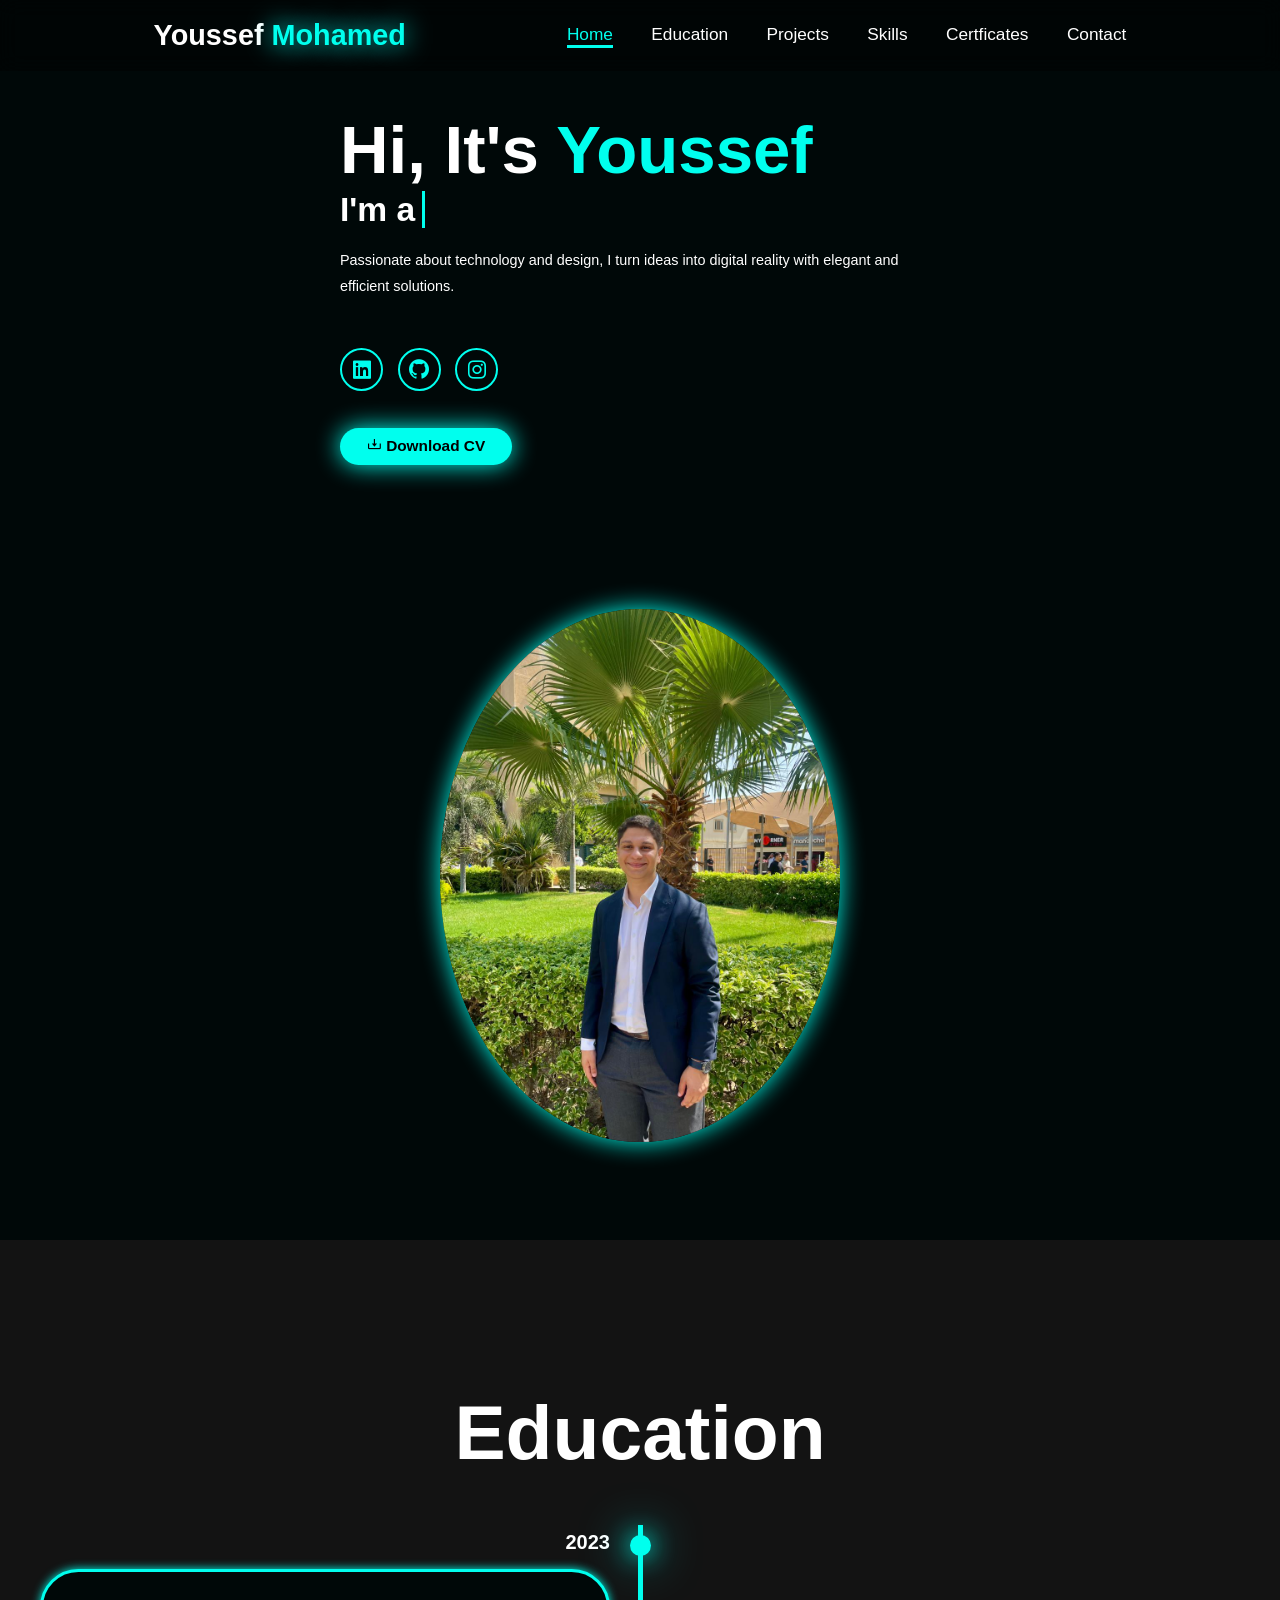
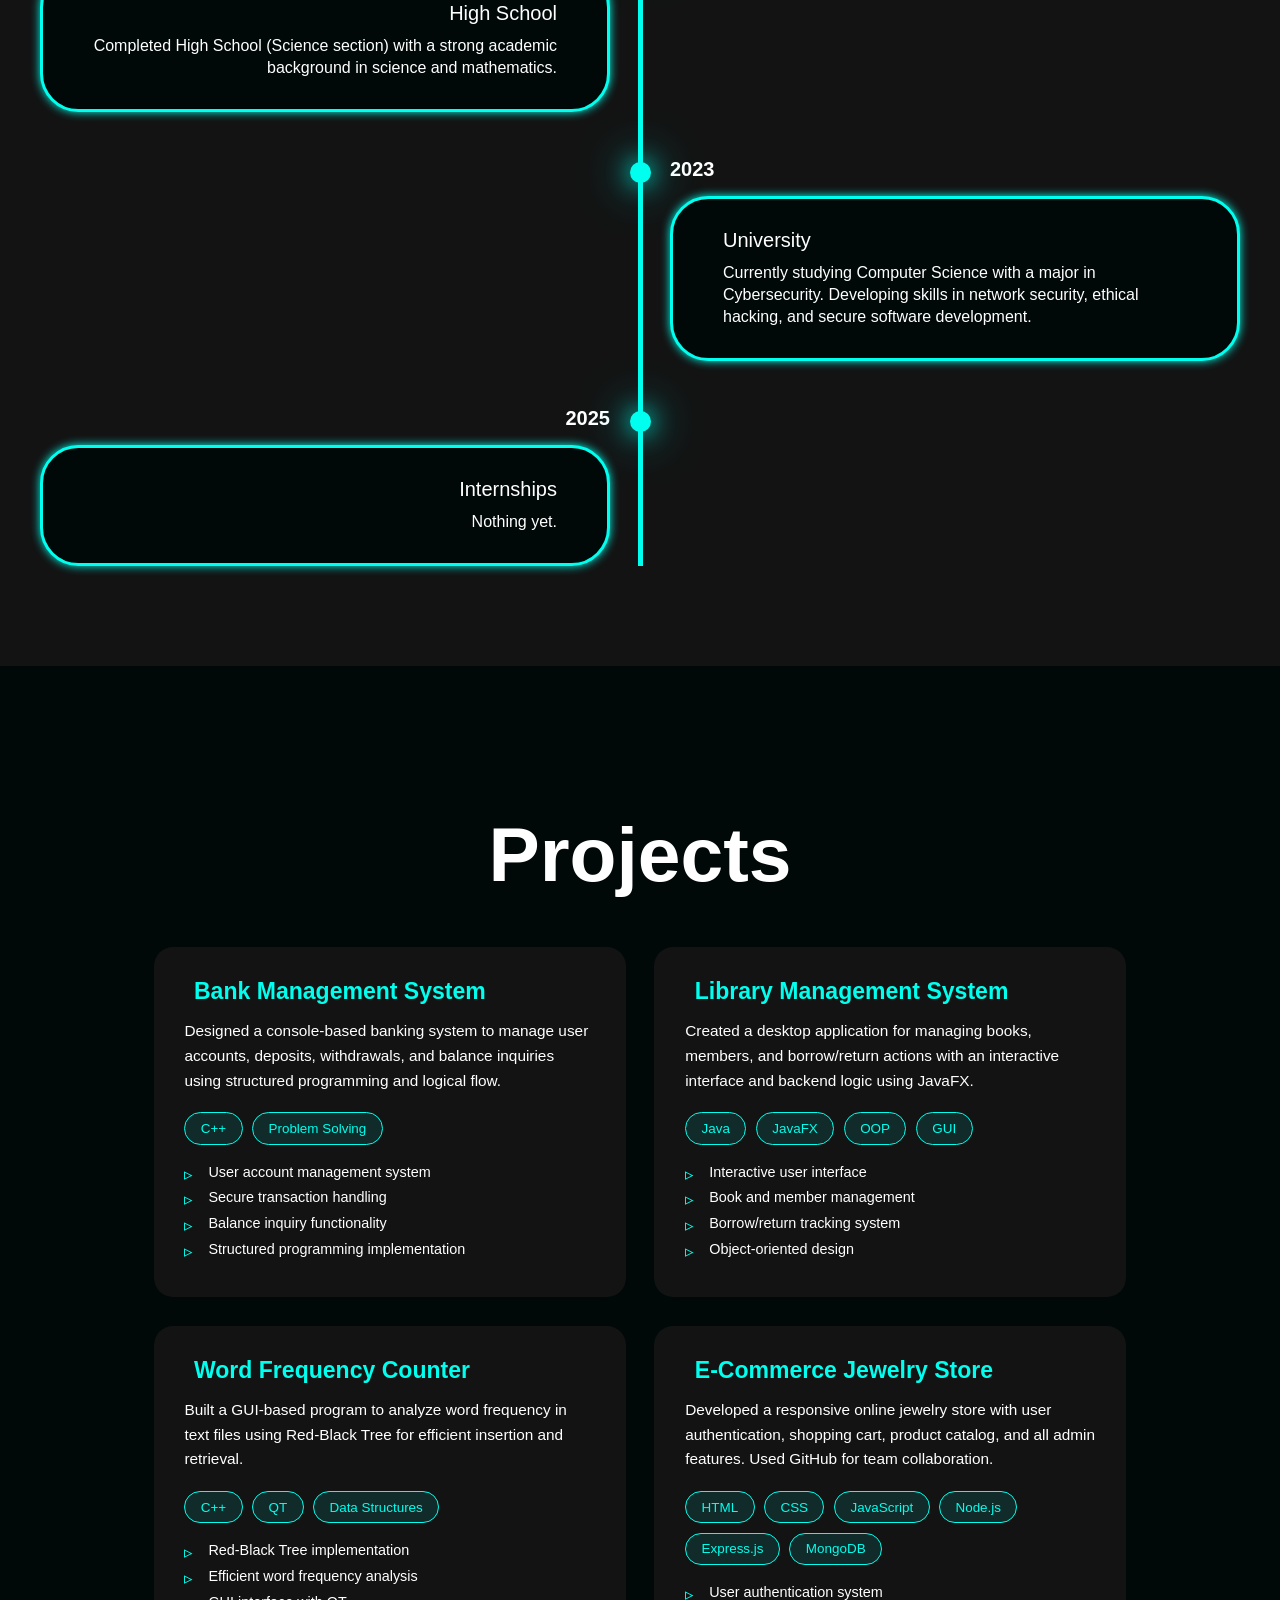
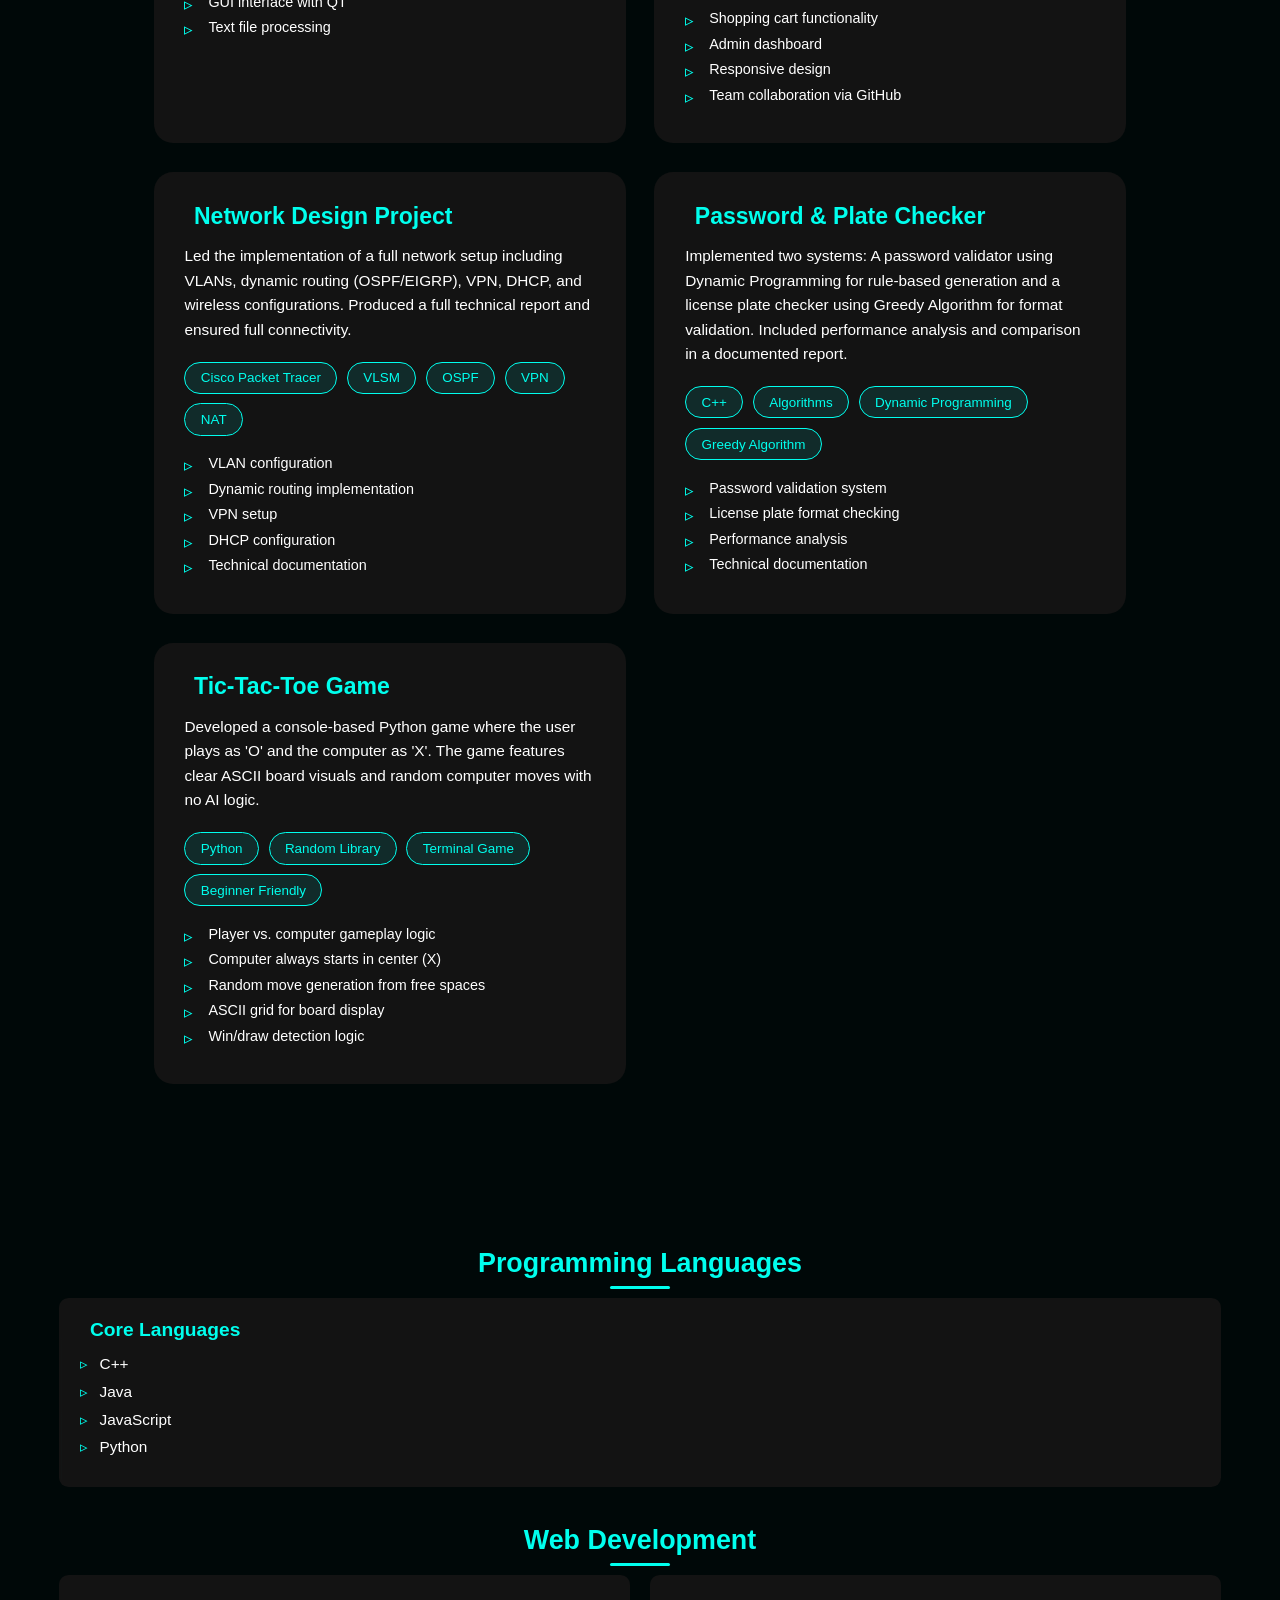
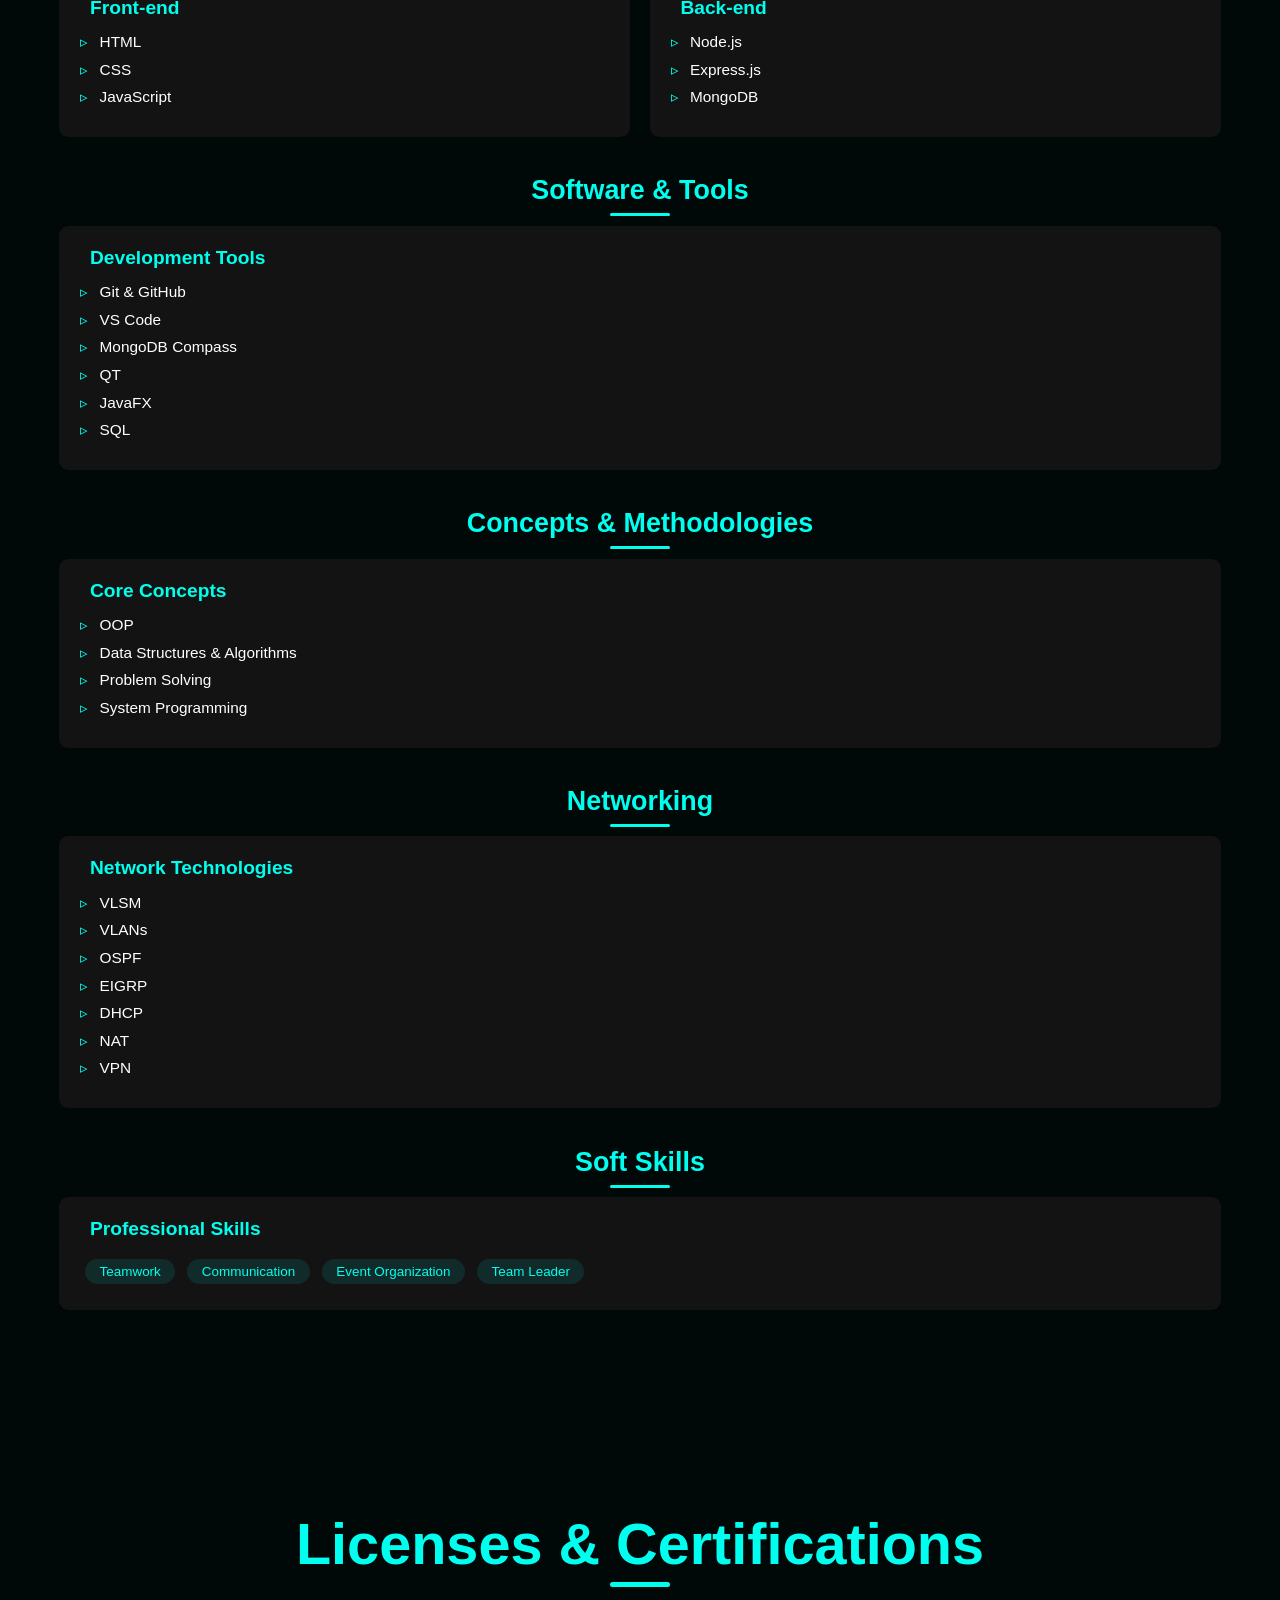
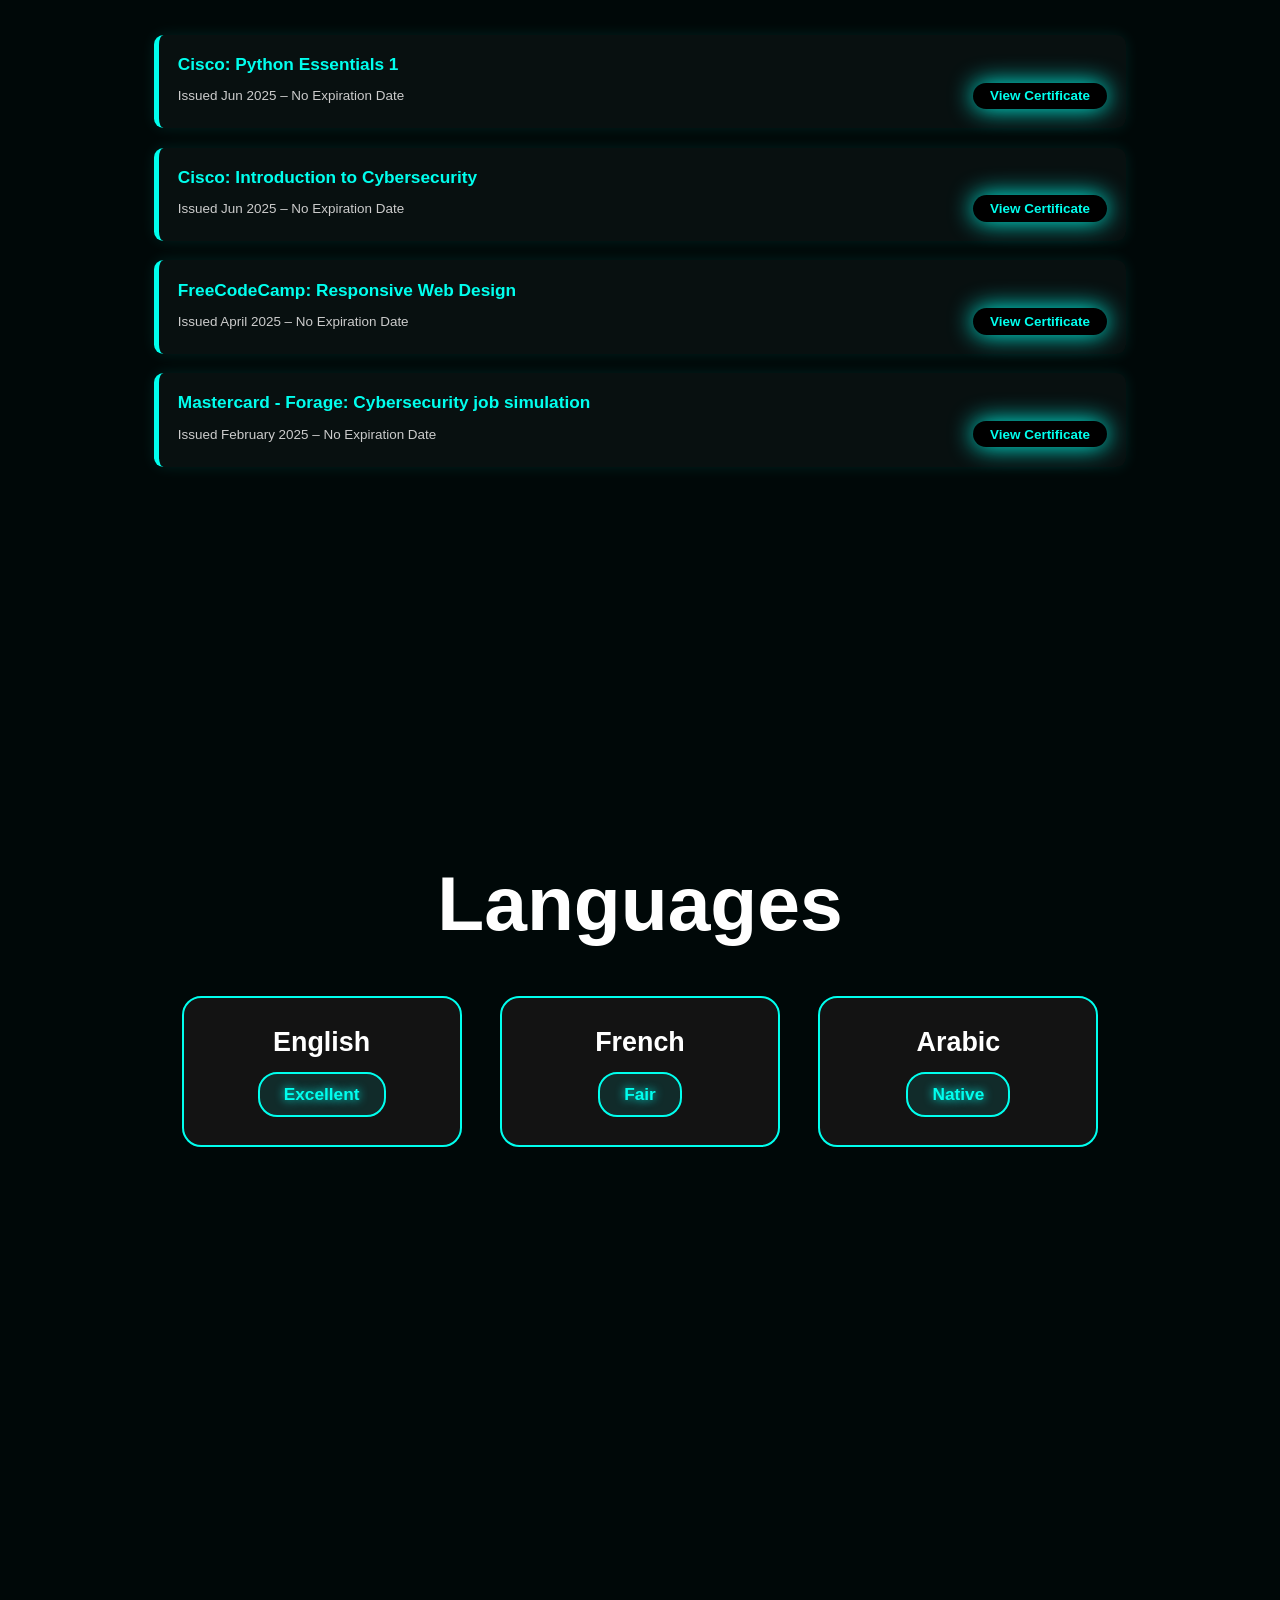
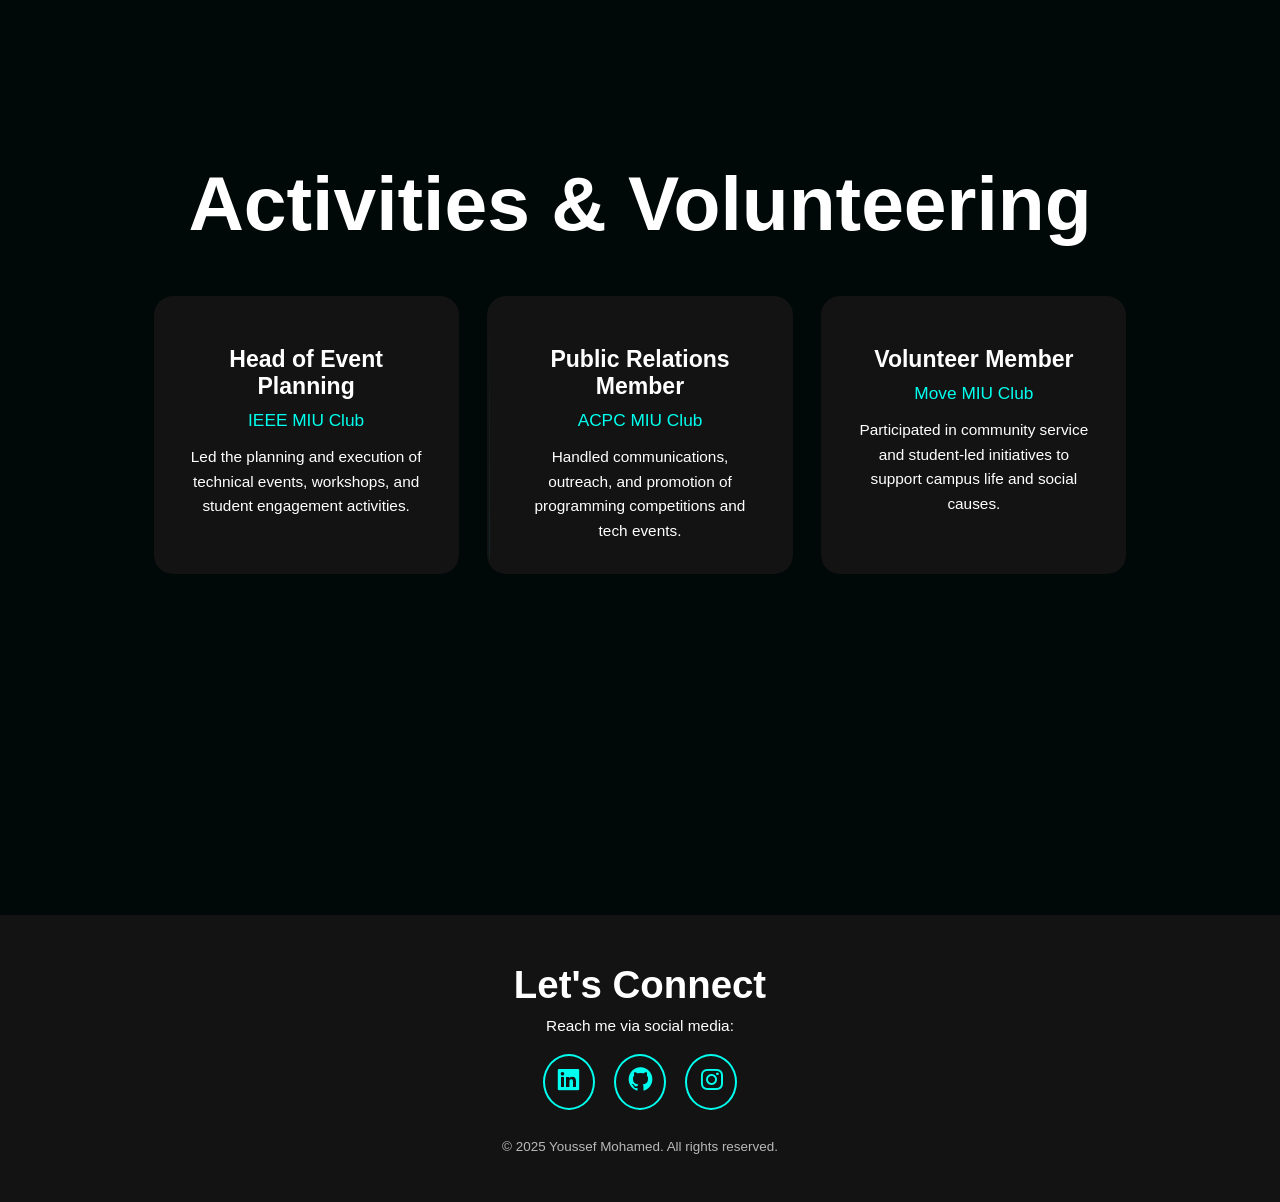
==== commit 4f69a623: "add" ====
--- a/index.html
+++ b/index.html
@@ -17,7 +17,7 @@
     <nav class="navbar">
       <a href="#home" class="active">Home</a>
       <a href="#education">Education</a>
-      <a href="#projects">projects</a>
+      <a href="#projects">Projects</a>
       <a href="#skills">Skills</a>
       <a href="#licenses">Certficates</a>
       <a href="#contact">Contact</a>
@@ -238,7 +238,34 @@
           <li>Technical documentation</li>
         </ul>
       </div>
-    </div>
+
+    <!-- Tic-Tac-Toe Game -->
+     <div class="project-card">
+  <h3 class="project-title">
+    <i class="fas fa-shield-alt"></i>
+    Tic-Tac-Toe Game
+  </h3>
+  <p class="project-description">
+    Developed a console-based Python game where the user plays as 'O' and the computer as 'X'. The game features clear ASCII board visuals and random computer moves with no AI logic.
+  </p>
+  <div class="tech-stack">
+    <span class="tech-tag">Python</span>
+    <span class="tech-tag">Random Library</span>
+    <span class="tech-tag">Terminal Game</span>
+    <span class="tech-tag">Beginner Friendly</span>
+  </div>
+  <ul class="project-features">
+    <li>Player vs. computer gameplay logic</li>
+    <li>Computer always starts in center (X)</li>
+    <li>Random move generation from free spaces</li>
+    <li>ASCII grid for board display</li>
+    <li>Win/draw detection logic</li>
+  </ul>
+    </div>
+
+
+    </div>
+
   </section>
 
   <!-- Skills Section -->
@@ -254,6 +281,7 @@
               <li>C++</li>
               <li>Java</li>
               <li>JavaScript</li>
+              <li>Python</li>
             </ul>
           </div>
         </div>
@@ -356,6 +384,27 @@
   <section id="licenses">
     <h2 class="section-title">Licenses & Certifications</h2>
     <div class="licenses">
+      
+      <div class="card">
+        <h4>Cisco: Python Essentials 1</h4>
+        <div class="cert-row">
+          <p>Issued Jun 2025 – No Expiration Date</p>
+          <a href="https://www.credly.com/badges/81e7d7c0-0b84-468b-b4bd-5067afb993d7/linked_in_profile"
+            class="btn github-btn" target="_blank" rel="noopener noreferrer">
+            View Certificate
+          </a>
+        </div>
+      </div>
+      <div class="card">
+        <h4>Cisco: Introduction to Cybersecurity</h4>
+        <div class="cert-row">
+          <p>Issued Jun 2025 – No Expiration Date</p>
+          <a href="https://www.credly.com/badges/8061ae8d-be03-4fa2-822c-493d2c2296a5/linked_in_profile"
+            class="btn github-btn" target="_blank" rel="noopener noreferrer">
+            View Certificate
+          </a>
+        </div>
+      </div>
       <div class="card">
         <h4>FreeCodeCamp: Responsive Web Design</h4>
         <div class="cert-row">
@@ -442,151 +491,7 @@
     </div>
   </section>
 
-  <!-- Hobbies Section -->
-  <section class="hobbies" id="hobbies">
-    <h2 class="heading">Hobbies</h2>
-    <div class="hobbies-container">
-      <div class="hobby-card">
-        <div class="hobby-icon">
-          <i class="fas fa-hands-helping"></i>
-        </div>
-        <h3 class="hobby-title">Volunteering & Events</h3>
-        <p class="hobby-description">Passionate about organizing events and contributing to community service
-          initiatives.</p>
-      </div>
-
-      <div class="hobby-card">
-        <div class="hobby-icon">
-          <i class="fas fa-language"></i>
-        </div>
-        <h3 class="hobby-title">Languages & Cultures</h3>
-        <p class="hobby-description">Enthusiastic about learning new languages and exploring different cultures.</p>
-      </div>
-
-      <div class="hobby-card">
-        <div class="hobby-icon">
-          <i class="fas fa-plane"></i>
-        </div>
-        <h3 class="hobby-title">Travelling</h3>
-        <p class="hobby-description">Love exploring new places and experiencing different environments.</p>
-      </div>
-
-      <div class="hobby-card">
-        <div class="hobby-icon">
-          <i class="fas fa-dumbbell"></i>
-        </div>
-        <h3 class="hobby-title">GYM / MMA</h3>
-        <p class="hobby-description">Dedicated to physical fitness and martial arts training.</p>
-      </div>
-    </div>
-  </section>
-
-  <!-- Posts Section -->
-  <section class="posts" id="posts">
-    <h2 class="heading">Latest Updates</h2>
-    <div class="posts-container">
-
-      <!-- Velora Project Post -->
-      <div class="post-card">
-        <div class="post-header">
-          <i class="fas fa-gem post-icon"></i>
-          <div>
-            <h3 class="post-title">Velora Jewelry Store</h3>
-            <p class="post-date">Full-Stack E-Commerce Platform</p>
-          </div>
-        </div>
-        <div class="post-content">
-          <p>A sophisticated jewelry e-commerce platform that combines elegant design with robust functionality and
-            multilingual support.</p>
-        </div>
-        <div class="post-media">
-          <img src="photos web project discussion.jpg" alt="Velora Jewelry Store">
-        </div>
-
-        <h4>Key Features</h4>
-        <ul class="post-features">
-          <li>Secure user registration and session-based login</li>
-          <li>Multilingual support (English / Arabic)</li>
-          <li>Product browsing with category & collection filters</li>
-          <li>Detailed product views with image galleries</li>
-          <li>Real-time shopping cart & secure checkout</li>
-          <li>Order tracking and user profile management</li>
-        </ul>
-
-        <h4>Technical Stack</h4>
-        <div class="tech-stack">
-          <span class="tech-tag">Node.js</span>
-          <span class="tech-tag">Express.js</span>
-          <span class="tech-tag">MongoDB</span>
-          <span class="tech-tag">EJS</span>
-          <span class="tech-tag">CSS</span>
-          <span class="tech-tag">JavaScript</span>
-          <span class="tech-tag">bcrypt</span>
-          <span class="tech-tag">Multer</span>
-          <span class="tech-tag">i18n</span>
-        </div>
-
-        <h4>Team Members</h4>
-        <div class="team-members">
-          <span class="team-member">Youssef Hussein</span>
-          <span class="team-member">Norhan Khaled</span>
-          <span class="team-member">Malak Moustafa zaki</span>
-          <span class="team-member">Jana Tamer</span>
-        </div>
-
-        <a href="https://github.com/youssefmohussein/Jewelry-final-website.git" class="github-link" target="_blank">
-          <i class="fab fa-github"></i> View on GitHub
-        </a>
-      </div>
-
-      <!-- IEEE Event Post -->
-      <div class="post-card">
-        <div class="post-header">
-          <i class="fas fa-robot post-icon"></i>
-          <div>
-            <h3 class="post-title">IEEE Arduino Line Follower Competition</h3>
-            <p class="post-date">December 4th, 2024</p>
-          </div>
-        </div>
-        <div class="post-content">
-          <p>Feeling incredibly proud and thrilled to share that the IEEE MIU Student Branch successfully hosted the
-            Arduino Line Follower Competition! As the Head of Event Planning for our branch, it's been an amazing
-            experience to see our hard work come to life and bring together so many passionate and talented minds.</p>
-          <p>Events like these are so important — they push innovation, build teamwork, and spark creativity in the
-            world of robotics and technology! ⚙️🤖</p>
-        </div>
-        <div class="post-media">
-          <img src="IEEE event.png" alt="IEEE Arduino Competition">
-        </div>
-        <div class="post-content">
-          <p>A huge thank you to everyone who participated, supported, and made this competition a success! Here's to
-            many more impactful events in the future!</p>
-        </div>
-      </div>
-
-      <!-- Graduation Event Post -->
-      <div class="post-card">
-        <div class="post-header">
-          <i class="fas fa-graduation-cap post-icon"></i>
-          <div>
-            <h3 class="post-title">ECE Graduation Project Event</h3>
-            <p class="post-date">July 2nd, 2024</p>
-          </div>
-        </div>
-        <div class="post-content">
-          <p>🎓 Honored to serve as a Post Usher at the ECE Graduation Project on July 2, 2024.</p>
-          <p>It was a privilege to support such a milestone event, celebrating the innovation and hard work of the
-            graduating class.</p>
-          <p>Wishing all the graduates success and impact in their engineering journeys ahead! ⚙️📡💡</p>
-        </div>
-        <div class="post-media">
-          <!-- Add your graduation event image here -->
-          <img src="usher in ece graduation.jpg" alt="ECE Graduation Project Event">
-        </div>
-      </div>
-
-    </div>
-  </section>
+
 
   <!-- Footer Section -->
   <footer class="footer" id="contact">
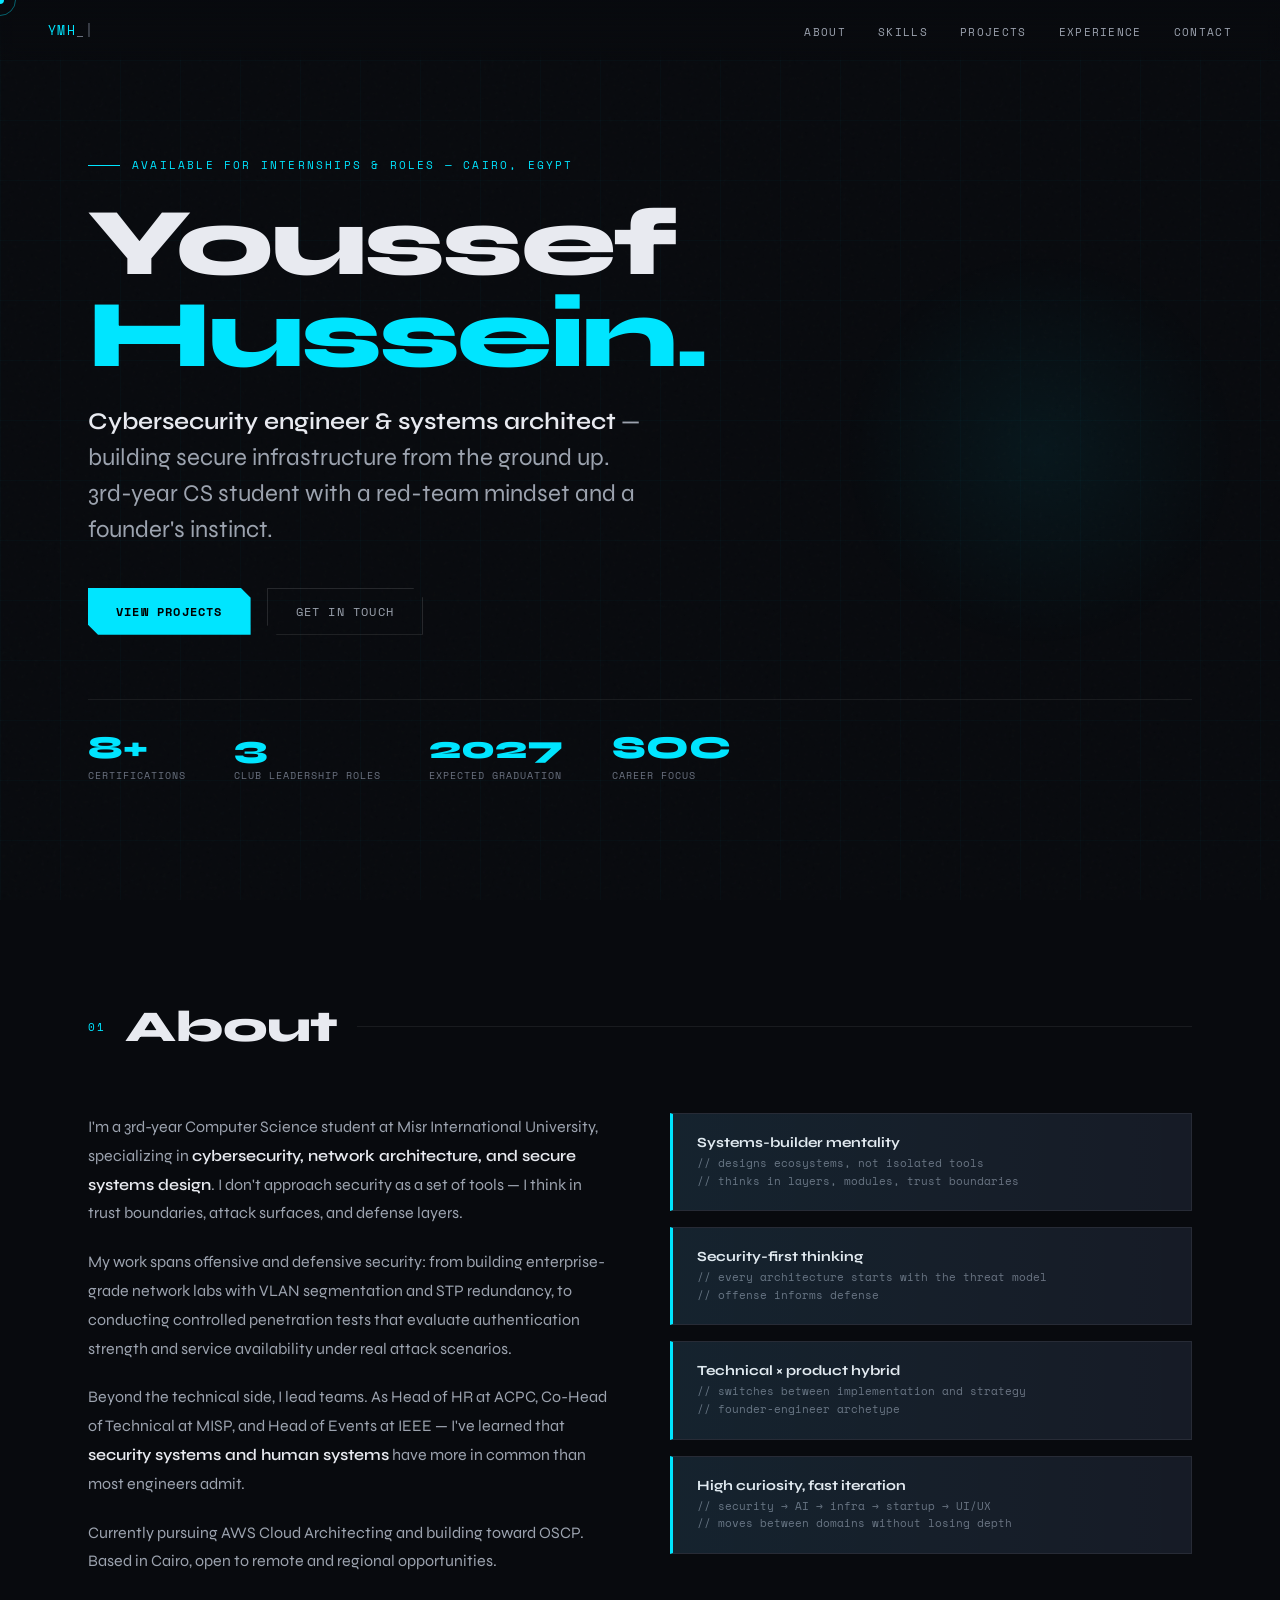
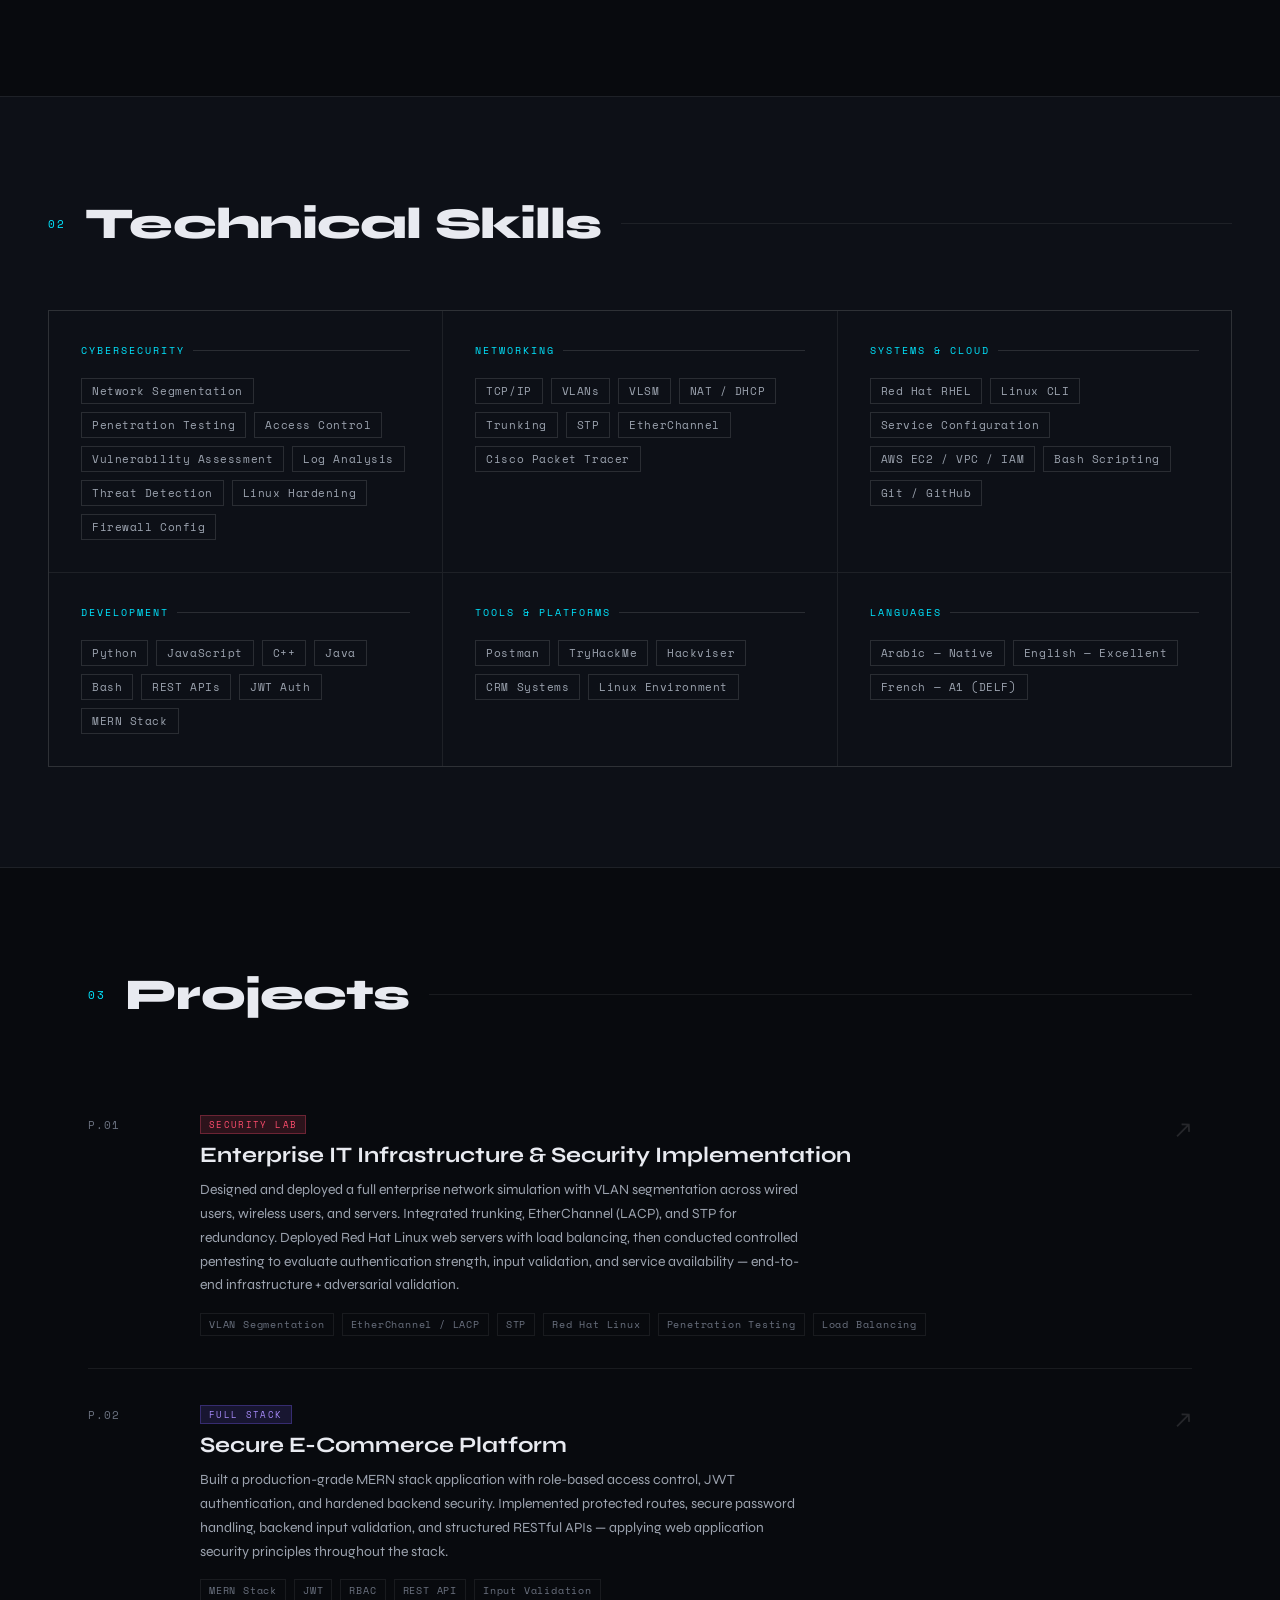
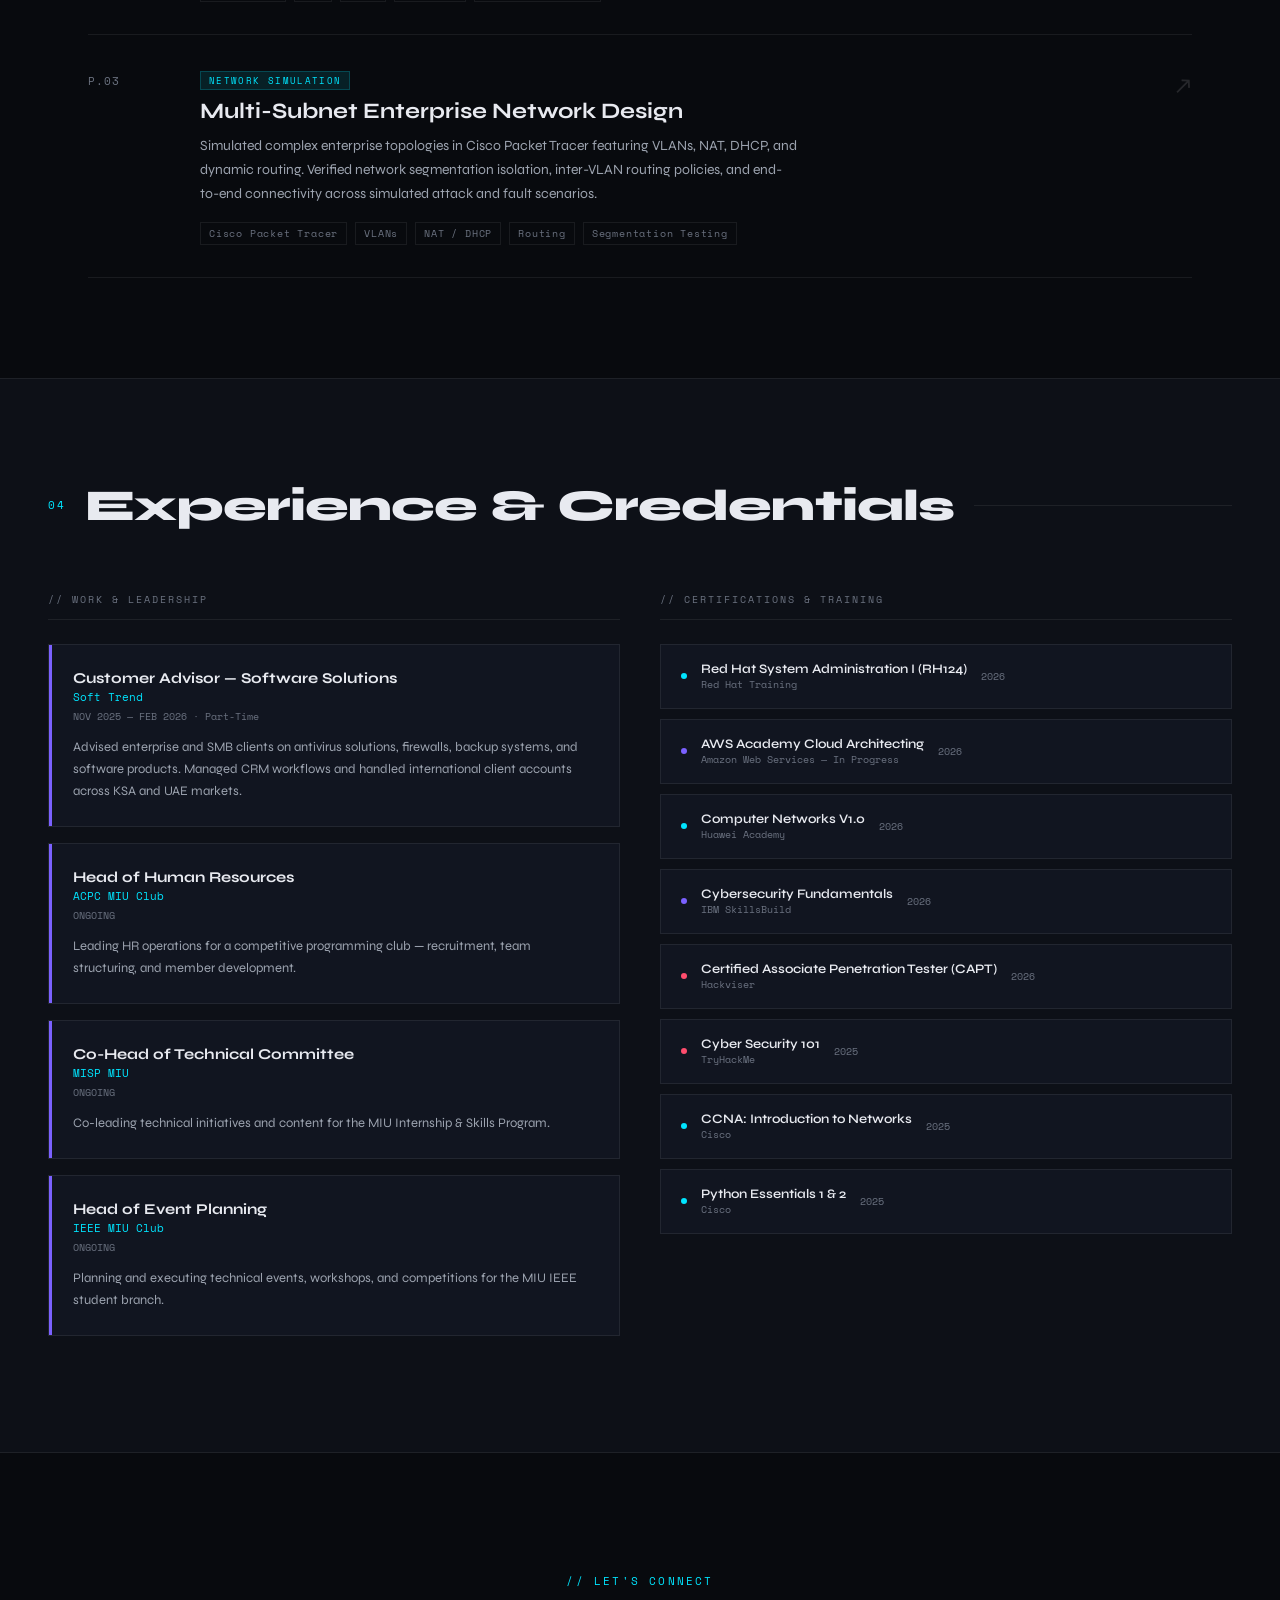
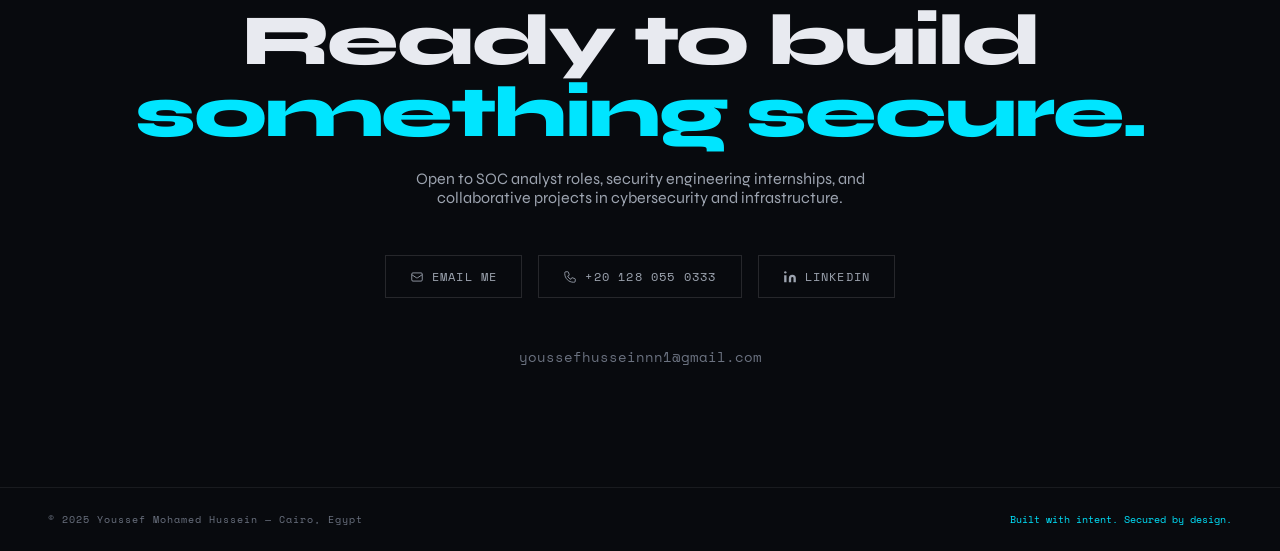
==== commit 686957ae: "update" ====
--- a/index.html
+++ b/index.html
@@ -1,519 +1,388 @@
-<!DOCTYPE html>
-<html lang="en">
-
-<head>
-  <meta charset="UTF-8" />
-  <meta name="viewport" content="width=device-width, initial-scale=1.0" />
-  <title>Youssef Portfolio</title>
-  <link rel="stylesheet" href="style.css" />
-  <link href="https://unpkg.com/boxicons@2.1.4/css/boxicons.min.css" rel="stylesheet" />
-</head>
-
-<body>
-  <!-- Header -->
-  <header class="header">
-    <a href="#home" class="logo">Youssef <span>Mohamed</span></a>
-    <i class="bx bx-menu" id="menu-icon"></i>
-    <nav class="navbar">
-      <a href="#home" class="active">Home</a>
-      <a href="#education">Education</a>
-      <a href="#projects">Projects</a>
-      <a href="#skills">Skills</a>
-      <a href="#licenses">Certficates</a>
-      <a href="#contact">Contact</a>
-    </nav>
-  </header>
-
-  <!-- Home Section -->
-  <section class="home" id="home">
-    <div class="home-content">
-      <h1>Hi, It's <span>Youssef</span></h1>
-      <h3 class="txt-animation">I'm a <span></span></h3>
-      <p>
-        Passionate about technology and design, I turn ideas into digital
-        reality with elegant and efficient solutions.
-      </p>
-      <div class="social-icons">
-        <a href="https://www.linkedin.com/in/youssef-hussein-420297344/"><i class="bx bxl-linkedin-square"></i></a>
-        <a href="https://github.com/youssefmohussein"><i class="bx bxl-github"></i></a>
-        <a href="https://www.instagram.com/youssef.husssein?igsh=OHBraWwxbWZtZDQ3&utm_source=qr"><i
-            class="bx bxl-instagram"></i></a>
-      </div>
-      <div class="btn-group">
-        <a href="youssef mohamed resume.pdf" class="btn" download style="margin-top: 0.8rem">
-          <i class="bx bx-download"></i> Download CV
-        </a>
-      </div>
-    </div>
-    <div class="home-img">
-      <img src="image.jpg" alt="Youssef's Photo" />
-    </div>
-  </section>
-
-  <!-- Education Section -->
-  <section class="education" id="education">
-    <h2 class="heading">Education</h2>
-    <div class="timeline-items">
-      <div class="timeline-item">
-        <div class="timeline-dot"></div>
-        <div class="timeline-date">2023</div>
-        <div class="timeline-content">
-          <h3>High School</h3>
-          <p>
-            Completed High School (Science section) with a strong academic
-            background in science and mathematics.
-          </p>
-        </div>
-      </div>
-      <div class="timeline-item">
-        <div class="timeline-dot"></div>
-        <div class="timeline-date">2023</div>
-        <div class="timeline-content">
-          <h3>University</h3>
-          <p>
-            Currently studying Computer Science with a major in Cybersecurity.
-            Developing skills in network security, ethical hacking, and secure
-            software development.
-          </p>
-        </div>
-      </div>
-      <div class="timeline-item">
-        <div class="timeline-dot"></div>
-        <div class="timeline-date">2025</div>
-        <div class="timeline-content">
-          <h3>Internships</h3>
-          <p>Nothing yet.</p>
-        </div>
-      </div>
-    </div>
-  </section>
-
-  <!-- Projects Section -->
-  <section class="projects" id="projects">
-    <h2 class="heading">Projects</h2>
-    <div class="project-container">
-      <!-- Bank Management System -->
-      <div class="project-card">
-        <h3 class="project-title">
-          <i class="fas fa-university"></i>
-          Bank Management System
-        </h3>
-        <p class="project-description">
-          Designed a console-based banking system to manage user accounts, deposits, withdrawals, and balance inquiries
-          using structured programming and logical flow.
-        </p>
-        <div class="tech-stack">
-          <span class="tech-tag">C++</span>
-          <span class="tech-tag">Problem Solving</span>
-        </div>
-        <ul class="project-features">
-          <li>User account management system</li>
-          <li>Secure transaction handling</li>
-          <li>Balance inquiry functionality</li>
-          <li>Structured programming implementation</li>
-        </ul>
-      </div>
-
-      <!-- Library Management System -->
-      <div class="project-card">
-        <h3 class="project-title">
-          <i class="fas fa-book"></i>
-          Library Management System
-        </h3>
-        <p class="project-description">
-          Created a desktop application for managing books, members, and borrow/return actions with an interactive
-          interface and backend logic using JavaFX.
-        </p>
-        <div class="tech-stack">
-          <span class="tech-tag">Java</span>
-          <span class="tech-tag">JavaFX</span>
-          <span class="tech-tag">OOP</span>
-          <span class="tech-tag">GUI</span>
-        </div>
-        <ul class="project-features">
-          <li>Interactive user interface</li>
-          <li>Book and member management</li>
-          <li>Borrow/return tracking system</li>
-          <li>Object-oriented design</li>
-        </ul>
-      </div>
-
-      <!-- Word Frequency Counter -->
-      <div class="project-card">
-        <h3 class="project-title">
-          <i class="fas fa-chart-bar"></i>
-          Word Frequency Counter
-        </h3>
-        <p class="project-description">
-          Built a GUI-based program to analyze word frequency in text files using Red-Black Tree for efficient insertion
-          and retrieval.
-        </p>
-        <div class="tech-stack">
-          <span class="tech-tag">C++</span>
-          <span class="tech-tag">QT</span>
-          <span class="tech-tag">Data Structures</span>
-        </div>
-        <ul class="project-features">
-          <li>Red-Black Tree implementation</li>
-          <li>Efficient word frequency analysis</li>
-          <li>GUI interface with QT</li>
-          <li>Text file processing</li>
-        </ul>
-      </div>
-
-      <!-- E-Commerce Jewelry Store -->
-      <div class="project-card">
-        <h3 class="project-title">
-          <i class="fas fa-shopping-cart"></i>
-          E-Commerce Jewelry Store
-        </h3>
-        <p class="project-description">
-          Developed a responsive online jewelry store with user authentication, shopping cart, product catalog, and all
-          admin features. Used GitHub for team collaboration.
-        </p>
-        <div class="tech-stack">
-          <span class="tech-tag">HTML</span>
-          <span class="tech-tag">CSS</span>
-          <span class="tech-tag">JavaScript</span>
-          <span class="tech-tag">Node.js</span>
-          <span class="tech-tag">Express.js</span>
-          <span class="tech-tag">MongoDB</span>
-        </div>
-        <ul class="project-features">
-          <li>User authentication system</li>
-          <li>Shopping cart functionality</li>
-          <li>Admin dashboard</li>
-          <li>Responsive design</li>
-          <li>Team collaboration via GitHub</li>
-        </ul>
-      </div>
-
-      <!-- Network Design Project -->
-      <div class="project-card">
-        <h3 class="project-title">
-          <i class="fas fa-network-wired"></i>
-          Network Design Project
-        </h3>
-        <p class="project-description">
-          Led the implementation of a full network setup including VLANs, dynamic routing (OSPF/EIGRP), VPN, DHCP, and
-          wireless configurations. Produced a full technical report and ensured full connectivity.
-        </p>
-        <div class="tech-stack">
-          <span class="tech-tag">Cisco Packet Tracer</span>
-          <span class="tech-tag">VLSM</span>
-          <span class="tech-tag">OSPF</span>
-          <span class="tech-tag">VPN</span>
-          <span class="tech-tag">NAT</span>
-        </div>
-        <ul class="project-features">
-          <li>VLAN configuration</li>
-          <li>Dynamic routing implementation</li>
-          <li>VPN setup</li>
-          <li>DHCP configuration</li>
-          <li>Technical documentation</li>
-        </ul>
-      </div>
-
-      <!-- Password & Plate Checker -->
-      <div class="project-card">
-        <h3 class="project-title">
-          <i class="fas fa-shield-alt"></i>
-          Password & Plate Checker
-        </h3>
-        <p class="project-description">
-          Implemented two systems: A password validator using Dynamic Programming for rule-based generation and a
-          license plate checker using Greedy Algorithm for format validation. Included performance analysis and
-          comparison in a documented report.
-        </p>
-        <div class="tech-stack">
-          <span class="tech-tag">C++</span>
-          <span class="tech-tag">Algorithms</span>
-          <span class="tech-tag">Dynamic Programming</span>
-          <span class="tech-tag">Greedy Algorithm</span>
-        </div>
-        <ul class="project-features">
-          <li>Password validation system</li>
-          <li>License plate format checking</li>
-          <li>Performance analysis</li>
-          <li>Technical documentation</li>
-        </ul>
-      </div>
-
-    <!-- Tic-Tac-Toe Game -->
-     <div class="project-card">
-  <h3 class="project-title">
-    <i class="fas fa-shield-alt"></i>
-    Tic-Tac-Toe Game
-  </h3>
-  <p class="project-description">
-    Developed a console-based Python game where the user plays as 'O' and the computer as 'X'. The game features clear ASCII board visuals and random computer moves with no AI logic.
-  </p>
-  <div class="tech-stack">
-    <span class="tech-tag">Python</span>
-    <span class="tech-tag">Random Library</span>
-    <span class="tech-tag">Terminal Game</span>
-    <span class="tech-tag">Beginner Friendly</span>
-  </div>
-  <ul class="project-features">
-    <li>Player vs. computer gameplay logic</li>
-    <li>Computer always starts in center (X)</li>
-    <li>Random move generation from free spaces</li>
-    <li>ASCII grid for board display</li>
-    <li>Win/draw detection logic</li>
-  </ul>
-    </div>
-
-
-    </div>
-
-  </section>
-
-  <!-- Skills Section -->
-  <section id="skills">
-    <div class="skills-container">
-      <!-- Programming Languages -->
-      <div class="skills-category">
-        <h3>Programming Languages</h3>
-        <div class="skills-grid">
-          <div class="skill-card">
-            <h4><i class="fas fa-code"></i>Core Languages</h4>
-            <ul class="skill-list">
-              <li>C++</li>
-              <li>Java</li>
-              <li>JavaScript</li>
-              <li>Python</li>
-            </ul>
-          </div>
-        </div>
-      </div>
-
-      <!-- Web Development -->
-      <div class="skills-category">
-        <h3>Web Development</h3>
-        <div class="skills-grid">
-          <div class="skill-card">
-            <h4><i class="fas fa-laptop-code"></i>Front-end</h4>
-            <ul class="skill-list">
-              <li>HTML</li>
-              <li>CSS</li>
-              <li>JavaScript</li>
-            </ul>
-          </div>
-          <div class="skill-card">
-            <h4><i class="fas fa-server"></i>Back-end</h4>
-            <ul class="skill-list">
-              <li>Node.js</li>
-              <li>Express.js</li>
-              <li>MongoDB</li>
-            </ul>
-          </div>
-        </div>
-      </div>
-
-      <!-- Software & Tools -->
-      <div class="skills-category">
-        <h3>Software & Tools</h3>
-        <div class="skills-grid">
-          <div class="skill-card">
-            <h4><i class="fas fa-tools"></i>Development Tools</h4>
-            <ul class="skill-list">
-              <li>Git & GitHub</li>
-              <li>VS Code</li>
-              <li>MongoDB Compass</li>
-              <li>QT</li>
-              <li>JavaFX</li>
-              <li>SQL</li>
-            </ul>
-          </div>
-        </div>
-      </div>
-
-      <!-- Concepts & Methodologies -->
-      <div class="skills-category">
-        <h3>Concepts & Methodologies</h3>
-        <div class="skills-grid">
-          <div class="skill-card">
-            <h4><i class="fas fa-brain"></i>Core Concepts</h4>
-            <ul class="skill-list">
-              <li>OOP</li>
-              <li>Data Structures & Algorithms</li>
-              <li>Problem Solving</li>
-              <li>System Programming</li>
-            </ul>
-          </div>
-        </div>
-      </div>
-
-      <!-- Networking -->
-      <div class="skills-category">
-        <h3>Networking</h3>
-        <div class="skills-grid">
-          <div class="skill-card">
-            <h4><i class="fas fa-network-wired"></i>Network Technologies</h4>
-            <ul class="skill-list">
-              <li>VLSM</li>
-              <li>VLANs</li>
-              <li>OSPF</li>
-              <li>EIGRP</li>
-              <li>DHCP</li>
-              <li>NAT</li>
-              <li>VPN</li>
-            </ul>
-          </div>
-        </div>
-      </div>
-
-      <!-- Soft Skills -->
-      <div class="skills-category">
-        <h3>Soft Skills</h3>
-        <div class="skills-grid">
-          <div class="skill-card">
-            <h4><i class="fas fa-users"></i>Professional Skills</h4>
-            <div class="skill-tags">
-              <span class="skill-tag">Teamwork</span>
-              <span class="skill-tag">Communication</span>
-              <span class="skill-tag">Event Organization</span>
-              <span class="skill-tag">Team Leader</span>
-            </div>
-          </div>
-        </div>
-      </div>
-    </div>
-  </section>
-
-  <section id="licenses">
-    <h2 class="section-title">Licenses & Certifications</h2>
-    <div class="licenses">
-      
-      <div class="card">
-        <h4>Cisco: Python Essentials 1</h4>
-        <div class="cert-row">
-          <p>Issued Jun 2025 – No Expiration Date</p>
-          <a href="https://www.credly.com/badges/81e7d7c0-0b84-468b-b4bd-5067afb993d7/linked_in_profile"
-            class="btn github-btn" target="_blank" rel="noopener noreferrer">
-            View Certificate
-          </a>
-        </div>
-      </div>
-      <div class="card">
-        <h4>Cisco: Introduction to Cybersecurity</h4>
-        <div class="cert-row">
-          <p>Issued Jun 2025 – No Expiration Date</p>
-          <a href="https://www.credly.com/badges/8061ae8d-be03-4fa2-822c-493d2c2296a5/linked_in_profile"
-            class="btn github-btn" target="_blank" rel="noopener noreferrer">
-            View Certificate
-          </a>
-        </div>
-      </div>
-      <div class="card">
-        <h4>FreeCodeCamp: Responsive Web Design</h4>
-        <div class="cert-row">
-          <p>Issued April 2025 – No Expiration Date</p>
-          <a href="https://www.freecodecamp.org/certification/youssef_mohamed_hussein/responsive-web-design"
-            class="btn github-btn" target="_blank" rel="noopener noreferrer">
-            View Certificate
-          </a>
-        </div>
-      </div>
-      <div class="card">
-        <h4>Mastercard - Forage: Cybersecurity job simulation</h4>
-        <div class="cert-row">
-          <p>Issued February 2025 – No Expiration Date</p>
-          <a href="https://forage-uploads-prod.s3.amazonaws.com/completion-certificates/mfxGwGDp6WkQmtmTf/vcKAB5yYAgvemepGQ_mfxGwGDp6WkQmtmTf_zyix5uRCEQexiuPqL_1739245260155_completion_certificate.pdf"
-            class="btn github-btn" target="_blank" rel="noopener noreferrer">
-            View Certificate
-          </a>
-        </div>
-      </div>
-    </div>
-  </section>
-
-  <!-- Languages Section -->
-  <section class="languages" id="languages">
-    <h2 class="heading">Languages</h2>
-    <div class="languages-container">
-      <!-- English -->
-      <div class="language-card">
-        <i class="fas fa-language language-icon"></i>
-        <h3 class="language-name">English</h3>
-        <span class="proficiency-level">Excellent</span>
-      </div>
-
-      <!-- French -->
-      <div class="language-card">
-        <i class="fas fa-language language-icon"></i>
-        <h3 class="language-name">French</h3>
-        <span class="proficiency-level">Fair</span>
-      </div>
-
-      <!-- Arabic -->
-      <div class="language-card">
-        <i class="fas fa-language language-icon"></i>
-        <h3 class="language-name">Arabic</h3>
-        <span class="proficiency-level">Native</span>
-      </div>
-    </div>
-  </section>
-
-  <!-- Activities & Volunteering Section -->
-  <section class="activities" id="activities">
-    <h2 class="heading">Activities & Volunteering</h2>
-    <div class="activities-container">
-      <div class="activity-card">
-        <div class="activity-icon">
-          <i class="fas fa-calendar-check"></i>
-        </div>
-        <h3 class="activity-title">Head of Event Planning</h3>
-        <h4 class="activity-organization">IEEE MIU Club</h4>
-        <p class="activity-description">Led the planning and execution of technical events, workshops, and student
-          engagement activities.</p>
-      </div>
-
-      <div class="activity-card">
-        <div class="activity-icon">
-          <i class="fas fa-bullhorn"></i>
-        </div>
-        <h3 class="activity-title">Public Relations Member</h3>
-        <h4 class="activity-organization">ACPC MIU Club</h4>
-        <p class="activity-description">Handled communications, outreach, and promotion of programming competitions and
-          tech events.</p>
-      </div>
-
-      <div class="activity-card">
-        <div class="activity-icon">
-          <i class="fas fa-hands-helping"></i>
-        </div>
-        <h3 class="activity-title">Volunteer Member</h3>
-        <h4 class="activity-organization">Move MIU Club</h4>
-        <p class="activity-description">Participated in community service and student-led initiatives to support campus
-          life and social causes.</p>
-      </div>
-    </div>
-  </section>
-
-
-
-  <!-- Footer Section -->
-  <footer class="footer" id="contact">
-    <div class="footer-content">
-      <h2>Let's Connect</h2>
-      <p>Reach me via social media:</p>
-      <div class="footer-social-icons">
-
-        <a href="https://www.linkedin.com/in/youssef-hussein-420297344/"><i class="bx bxl-linkedin-square"></i></a>
-        <a href="https://github.com/youssefmohussein"><i class="bx bxl-github"></i></a>
-        <a href="https://www.instagram.com/youssef.husssein?igsh=OHBraWwxbWZtZDQ3&utm_source=qr"><i
-            class="bx bxl-instagram"></i></a>
-      </div>
-    </div>
-    <p class="footer-copy">
-      &copy; 2025 Youssef Mohamed. All rights reserved.
-    </p>
-    </div>
-  </footer>
-
-  <!-- Add this before closing body tag -->
-  <script src="script.js"></script>
-</body>
-
-</html>+<!DOCTYPE html>
+<html lang="en">
+<head>
+<meta charset="UTF-8">
+<meta name="viewport" content="width=device-width, initial-scale=1.0">
+<title>Youssef Mohamed Hussein — Cybersecurity Engineer</title>
+<link rel="preconnect" href="https://fonts.googleapis.com">
+<link rel="preconnect" href="https://fonts.gstatic.com" crossorigin>
+<link href="https://fonts.googleapis.com/css2?family=Space+Mono:ital,wght@0,400;0,700;1,400&family=Syne:wght@400;500;600;700;800&display=swap" rel="stylesheet">
+<link rel="stylesheet" href="style.css">
+</head>
+<body>
+
+<div id="cursor"></div>
+<div id="cursor-ring"></div>
+
+<!-- NAV -->
+<nav>
+  <a href="#hero" class="nav-logo">YMH<span>_</span><span class="cursor-blink">|</span></a>
+  <ul class="nav-links">
+    <li><a href="#about">About</a></li>
+    <li><a href="#skills">Skills</a></li>
+    <li><a href="#projects">Projects</a></li>
+    <li><a href="#experience">Experience</a></li>
+    <li><a href="#contact">Contact</a></li>
+  </ul>
+</nav>
+
+<!-- HERO -->
+<section id="hero">
+  <div class="hero-inner">
+    <div class="hero-tag">Available for internships & roles — Cairo, Egypt</div>
+    <h1 class="hero-name">
+      Youssef<br>
+      <span class="last">Hussein.</span>
+    </h1>
+    <p class="hero-title">
+      <strong>Cybersecurity engineer & systems architect</strong> — building secure infrastructure from the ground up. 3rd-year CS student with a red-team mindset and a founder's instinct.
+    </p>
+    <div class="hero-cta">
+      <a href="#projects" class="btn btn-primary">View Projects</a>
+      <a href="#contact" class="btn btn-outline">Get In Touch</a>
+    </div>
+    <div class="hero-stats">
+      <div class="stat-item">
+        <div class="stat-num">8+</div>
+        <div class="stat-label">Certifications</div>
+      </div>
+      <div class="stat-item">
+        <div class="stat-num">3</div>
+        <div class="stat-label">Club Leadership Roles</div>
+      </div>
+      <div class="stat-item">
+        <div class="stat-num">2027</div>
+        <div class="stat-label">Expected Graduation</div>
+      </div>
+      <div class="stat-item">
+        <div class="stat-num">SOC</div>
+        <div class="stat-label">Career Focus</div>
+      </div>
+    </div>
+  </div>
+  <div class="hero-accent"></div>
+</section>
+
+<!-- ABOUT -->
+<section id="about">
+  <div class="section-header">
+    <span class="section-num">01</span>
+    <h2 class="section-title">About</h2>
+    <div class="section-line"></div>
+  </div>
+  <div class="about-grid">
+    <div class="about-text">
+      <p>I'm a 3rd-year Computer Science student at Misr International University, specializing in <strong>cybersecurity, network architecture, and secure systems design</strong>. I don't approach security as a set of tools — I think in trust boundaries, attack surfaces, and defense layers.</p>
+      <p>My work spans offensive and defensive security: from building enterprise-grade network labs with VLAN segmentation and STP redundancy, to conducting controlled penetration tests that evaluate authentication strength and service availability under real attack scenarios.</p>
+      <p>Beyond the technical side, I lead teams. As Head of HR at ACPC, Co-Head of Technical at MISP, and Head of Events at IEEE — I've learned that <strong>security systems and human systems</strong> have more in common than most engineers admit.</p>
+      <p>Currently pursuing AWS Cloud Architecting and building toward OSCP. Based in Cairo, open to remote and regional opportunities.</p>
+    </div>
+    <div class="about-traits">
+      <div class="trait">
+        <div class="trait-title">Systems-builder mentality</div>
+        <div class="trait-desc">// designs ecosystems, not isolated tools<br>// thinks in layers, modules, trust boundaries</div>
+      </div>
+      <div class="trait">
+        <div class="trait-title">Security-first thinking</div>
+        <div class="trait-desc">// every architecture starts with the threat model<br>// offense informs defense</div>
+      </div>
+      <div class="trait">
+        <div class="trait-title">Technical × product hybrid</div>
+        <div class="trait-desc">// switches between implementation and strategy<br>// founder-engineer archetype</div>
+      </div>
+      <div class="trait">
+        <div class="trait-title">High curiosity, fast iteration</div>
+        <div class="trait-desc">// security → AI → infra → startup → UI/UX<br>// moves between domains without losing depth</div>
+      </div>
+    </div>
+  </div>
+</section>
+
+<!-- SKILLS -->
+<section id="skills">
+  <div class="skills-inner">
+    <div class="section-header">
+      <span class="section-num">02</span>
+      <h2 class="section-title">Technical Skills</h2>
+      <div class="section-line"></div>
+    </div>
+    <div class="skills-grid">
+      <div class="skill-group">
+        <div class="skill-group-title">Cybersecurity</div>
+        <div class="skill-tags">
+          <span class="skill-tag">Network Segmentation</span>
+          <span class="skill-tag">Penetration Testing</span>
+          <span class="skill-tag">Access Control</span>
+          <span class="skill-tag">Vulnerability Assessment</span>
+          <span class="skill-tag">Log Analysis</span>
+          <span class="skill-tag">Threat Detection</span>
+          <span class="skill-tag">Linux Hardening</span>
+          <span class="skill-tag">Firewall Config</span>
+        </div>
+      </div>
+      <div class="skill-group">
+        <div class="skill-group-title">Networking</div>
+        <div class="skill-tags">
+          <span class="skill-tag">TCP/IP</span>
+          <span class="skill-tag">VLANs</span>
+          <span class="skill-tag">VLSM</span>
+          <span class="skill-tag">NAT / DHCP</span>
+          <span class="skill-tag">Trunking</span>
+          <span class="skill-tag">STP</span>
+          <span class="skill-tag">EtherChannel</span>
+          <span class="skill-tag">Cisco Packet Tracer</span>
+        </div>
+      </div>
+      <div class="skill-group">
+        <div class="skill-group-title">Systems & Cloud</div>
+        <div class="skill-tags">
+          <span class="skill-tag">Red Hat RHEL</span>
+          <span class="skill-tag">Linux CLI</span>
+          <span class="skill-tag">Service Configuration</span>
+          <span class="skill-tag">AWS EC2 / VPC / IAM</span>
+          <span class="skill-tag">Bash Scripting</span>
+          <span class="skill-tag">Git / GitHub</span>
+        </div>
+      </div>
+      <div class="skill-group">
+        <div class="skill-group-title">Development</div>
+        <div class="skill-tags">
+          <span class="skill-tag">Python</span>
+          <span class="skill-tag">JavaScript</span>
+          <span class="skill-tag">C++</span>
+          <span class="skill-tag">Java</span>
+          <span class="skill-tag">Bash</span>
+          <span class="skill-tag">REST APIs</span>
+          <span class="skill-tag">JWT Auth</span>
+          <span class="skill-tag">MERN Stack</span>
+        </div>
+      </div>
+      <div class="skill-group">
+        <div class="skill-group-title">Tools & Platforms</div>
+        <div class="skill-tags">
+          <span class="skill-tag">Postman</span>
+          <span class="skill-tag">TryHackMe</span>
+          <span class="skill-tag">Hackviser</span>
+          <span class="skill-tag">CRM Systems</span>
+          <span class="skill-tag">Linux Environment</span>
+        </div>
+      </div>
+      <div class="skill-group">
+        <div class="skill-group-title">Languages</div>
+        <div class="skill-tags">
+          <span class="skill-tag">Arabic — Native</span>
+          <span class="skill-tag">English — Excellent</span>
+          <span class="skill-tag">French — A1 (DELF)</span>
+        </div>
+      </div>
+    </div>
+  </div>
+</section>
+
+<!-- PROJECTS -->
+<section id="projects">
+  <div class="section-header">
+    <span class="section-num">03</span>
+    <h2 class="section-title">Projects</h2>
+    <div class="section-line"></div>
+  </div>
+  <div class="projects-list">
+
+    <div class="project-item">
+      <div class="project-num">P.01</div>
+      <div class="project-content">
+        <div class="project-badge badge-lab">Security Lab</div>
+        <div class="project-title">Enterprise IT Infrastructure & Security Implementation</div>
+        <div class="project-desc">Designed and deployed a full enterprise network simulation with VLAN segmentation across wired users, wireless users, and servers. Integrated trunking, EtherChannel (LACP), and STP for redundancy. Deployed Red Hat Linux web servers with load balancing, then conducted controlled pentesting to evaluate authentication strength, input validation, and service availability — end-to-end infrastructure + adversarial validation.</div>
+        <div class="project-tags">
+          <span class="project-tag">VLAN Segmentation</span>
+          <span class="project-tag">EtherChannel / LACP</span>
+          <span class="project-tag">STP</span>
+          <span class="project-tag">Red Hat Linux</span>
+          <span class="project-tag">Penetration Testing</span>
+          <span class="project-tag">Load Balancing</span>
+        </div>
+      </div>
+      <div class="project-arrow">↗</div>
+    </div>
+
+    <div class="project-item">
+      <div class="project-num">P.02</div>
+      <div class="project-content">
+        <div class="project-badge badge-full">Full Stack</div>
+        <div class="project-title">Secure E-Commerce Platform</div>
+        <div class="project-desc">Built a production-grade MERN stack application with role-based access control, JWT authentication, and hardened backend security. Implemented protected routes, secure password handling, backend input validation, and structured RESTful APIs — applying web application security principles throughout the stack.</div>
+        <div class="project-tags">
+          <span class="project-tag">MERN Stack</span>
+          <span class="project-tag">JWT</span>
+          <span class="project-tag">RBAC</span>
+          <span class="project-tag">REST API</span>
+          <span class="project-tag">Input Validation</span>
+        </div>
+      </div>
+      <div class="project-arrow">↗</div>
+    </div>
+
+    <div class="project-item">
+      <div class="project-num">P.03</div>
+      <div class="project-content">
+        <div class="project-badge badge-sim">Network Simulation</div>
+        <div class="project-title">Multi-Subnet Enterprise Network Design</div>
+        <div class="project-desc">Simulated complex enterprise topologies in Cisco Packet Tracer featuring VLANs, NAT, DHCP, and dynamic routing. Verified network segmentation isolation, inter-VLAN routing policies, and end-to-end connectivity across simulated attack and fault scenarios.</div>
+        <div class="project-tags">
+          <span class="project-tag">Cisco Packet Tracer</span>
+          <span class="project-tag">VLANs</span>
+          <span class="project-tag">NAT / DHCP</span>
+          <span class="project-tag">Routing</span>
+          <span class="project-tag">Segmentation Testing</span>
+        </div>
+      </div>
+      <div class="project-arrow">↗</div>
+    </div>
+
+  </div>
+</section>
+
+<!-- EXPERIENCE -->
+<section id="experience">
+  <div class="exp-inner">
+    <div class="section-header">
+      <span class="section-num">04</span>
+      <h2 class="section-title">Experience & Credentials</h2>
+      <div class="section-line"></div>
+    </div>
+    <div class="exp-grid">
+      <div>
+        <div class="exp-col-title">// work & leadership</div>
+
+        <div class="exp-item">
+          <div class="exp-role">Customer Advisor — Software Solutions</div>
+          <div class="exp-org">Soft Trend</div>
+          <div class="exp-date">NOV 2025 — FEB 2026 · Part-Time</div>
+          <div class="exp-desc">Advised enterprise and SMB clients on antivirus solutions, firewalls, backup systems, and software products. Managed CRM workflows and handled international client accounts across KSA and UAE markets.</div>
+        </div>
+
+        <div class="exp-item" style="--left-color: #ff4d6d;">
+          <div class="exp-role">Head of Human Resources</div>
+          <div class="exp-org">ACPC MIU Club</div>
+          <div class="exp-date">ONGOING</div>
+          <div class="exp-desc">Leading HR operations for a competitive programming club — recruitment, team structuring, and member development.</div>
+        </div>
+
+        <div class="exp-item">
+          <div class="exp-role">Co-Head of Technical Committee</div>
+          <div class="exp-org">MISP MIU</div>
+          <div class="exp-date">ONGOING</div>
+          <div class="exp-desc">Co-leading technical initiatives and content for the MIU Internship & Skills Program.</div>
+        </div>
+
+        <div class="exp-item">
+          <div class="exp-role">Head of Event Planning</div>
+          <div class="exp-org">IEEE MIU Club</div>
+          <div class="exp-date">ONGOING</div>
+          <div class="exp-desc">Planning and executing technical events, workshops, and competitions for the MIU IEEE student branch.</div>
+        </div>
+      </div>
+
+      <div>
+        <div class="exp-col-title">// certifications & training</div>
+        <div class="cert-item">
+          <div class="cert-dot"></div>
+          <div>
+            <div class="cert-name">Red Hat System Administration I (RH124)</div>
+            <div class="cert-issuer">Red Hat Training</div>
+          </div>
+          <div class="cert-year">2026</div>
+        </div>
+        <div class="cert-item">
+          <div class="cert-dot purple"></div>
+          <div>
+            <div class="cert-name">AWS Academy Cloud Architecting</div>
+            <div class="cert-issuer">Amazon Web Services — In Progress</div>
+          </div>
+          <div class="cert-year">2026</div>
+        </div>
+        <div class="cert-item">
+          <div class="cert-dot"></div>
+          <div>
+            <div class="cert-name">Computer Networks V1.0</div>
+            <div class="cert-issuer">Huawei Academy</div>
+          </div>
+          <div class="cert-year">2026</div>
+        </div>
+        <div class="cert-item">
+          <div class="cert-dot purple"></div>
+          <div>
+            <div class="cert-name">Cybersecurity Fundamentals</div>
+            <div class="cert-issuer">IBM SkillsBuild</div>
+          </div>
+          <div class="cert-year">2026</div>
+        </div>
+        <div class="cert-item">
+          <div class="cert-dot red"></div>
+          <div>
+            <div class="cert-name">Certified Associate Penetration Tester (CAPT)</div>
+            <div class="cert-issuer">Hackviser</div>
+          </div>
+          <div class="cert-year">2026</div>
+        </div>
+        <div class="cert-item">
+          <div class="cert-dot red"></div>
+          <div>
+            <div class="cert-name">Cyber Security 101</div>
+            <div class="cert-issuer">TryHackMe</div>
+          </div>
+          <div class="cert-year">2025</div>
+        </div>
+        <div class="cert-item">
+          <div class="cert-dot"></div>
+          <div>
+            <div class="cert-name">CCNA: Introduction to Networks</div>
+            <div class="cert-issuer">Cisco</div>
+          </div>
+          <div class="cert-year">2025</div>
+        </div>
+        <div class="cert-item">
+          <div class="cert-dot"></div>
+          <div>
+            <div class="cert-name">Python Essentials 1 & 2</div>
+            <div class="cert-issuer">Cisco</div>
+          </div>
+          <div class="cert-year">2025</div>
+        </div>
+      </div>
+    </div>
+  </div>
+</section>
+
+<!-- CONTACT -->
+<section id="contact">
+  <div class="contact-tag">// let's connect</div>
+  <h2 class="contact-heading">Ready to build<br><em>something secure.</em></h2>
+  <p class="contact-sub">Open to SOC analyst roles, security engineering internships, and collaborative projects in cybersecurity and infrastructure.</p>
+  <div class="contact-links">
+    <a href="mailto:youssefhusseinnn1@gmail.com" class="contact-link">
+      <svg width="14" height="14" fill="none" stroke="currentColor" stroke-width="1.5" viewBox="0 0 24 24"><path d="M3 8l7.89 5.26a2 2 0 002.22 0L21 8M5 19h14a2 2 0 002-2V7a2 2 0 00-2-2H5a2 2 0 00-2 2v10a2 2 0 002 2z"/></svg>
+      Email Me
+    </a>
+    <a href="tel:+201280550333" class="contact-link">
+      <svg width="14" height="14" fill="none" stroke="currentColor" stroke-width="1.5" viewBox="0 0 24 24"><path d="M3 5a2 2 0 012-2h3.28a1 1 0 01.948.684l1.498 4.493a1 1 0 01-.502 1.21l-2.257 1.13a11.042 11.042 0 005.516 5.516l1.13-2.257a1 1 0 011.21-.502l4.493 1.498a1 1 0 01.684.949V19a2 2 0 01-2 2h-1C9.716 21 3 14.284 3 6V5z"/></svg>
+      +20 128 055 0333
+    </a>
+    <a href="https://linkedin.com" target="_blank" class="contact-link">
+      <svg width="14" height="14" fill="currentColor" viewBox="0 0 24 24"><path d="M16 8a6 6 0 016 6v7h-4v-7a2 2 0 00-2-2 2 2 0 00-2 2v7h-4v-7a6 6 0 016-6zM2 9h4v12H2z"/><circle cx="4" cy="4" r="2"/></svg>
+      LinkedIn
+    </a>
+  </div>
+  <div class="contact-email">youssefhusseinnn1@gmail.com</div>
+</section>
+
+<!-- FOOTER -->
+<footer>
+  <div class="footer-text">© 2025 Youssef Mohamed Hussein — Cairo, Egypt</div>
+  <div class="footer-accent">Built with intent. Secured by design.</div>
+</footer>
+
+<script src="script.js"></script>
+</body>
+</html>
--- a/style.css
+++ b/style.css
@@ -1,1621 +1,411 @@
-* {
-  margin: 0;
-  padding: 0;
-  box-sizing: border-box;
-  text-decoration: none;
-  border: none;
-  outline: none;
-  scroll-behavior: smooth;
-  font-family: "Poppins", sans-serif;
-}
-
-:root {
-  --bg-color: #000808;
-  --second-bg-color: #131313;
-  --text-color: white;
-  --main-color: #00ffee;
-}
-
-html {
-  font-size: 60%;
-}
-
-body {
-  background: var(--bg-color);
-  color: var(--text-color);
-}
-
-/* Header */
-.header {
-  position: fixed;
-  top: 0;
-  left: 0;
-  width: 100%;
-  padding: 2rem 12%;
-  background: rgba(0, 0, 0, 0.3);
-  backdrop-filter: blur(10px);
-  display: flex;
-  justify-content: space-between;
-  align-items: center;
-  z-index: 1000;
-  transition: all 0.3s ease;
-}
-
-.logo {
-  font-size: 3rem;
-  color: var(--text-color);
-  font-weight: 800;
-  cursor: pointer;
-  transition: 0.3s ease;
-}
-
-.logo:hover {
-  transform: scale(1.1);
-}
-
-.logo span {
-  color: var(--main-color);
-  text-shadow: 0 0 25px var(--main-color);
-}
-
-.navbar {
-  display: flex;
-  align-items: center;
-}
-
-.navbar a {
-  font-size: 1.8rem;
-  color: var(--text-color);
-  margin-left: 4rem;
-  font-weight: 500;
-  transition: 0.3s ease;
-  border-bottom: 3px solid transparent;
-}
-
-.navbar a:hover,
-.navbar a.active {
-  color: var(--main-color);
-  border-bottom: 3px solid var(--main-color);
-}
-
-#menu-icon {
-  font-size: 3.6rem;
-  color: var(--main-color);
-  display: none;
-  cursor: pointer;
-  transition: 0.3s ease;
-  z-index: 1001;
-}
-
-#menu-icon:hover {
-  transform: scale(1.1);
-}
-
-@media (max-width: 991px) {
-  .header {
-    padding: 2rem 5%;
-  }
-
-  #menu-icon {
-    display: block;
-  }
-
-  .navbar {
-    position: fixed;
-    top: 0;
-    right: -100%;
-    width: 100%;
-    height: 100vh;
-    padding: 8rem 5%;
-    background: rgba(0, 0, 0, 0.9);
-    backdrop-filter: blur(10px);
-    display: flex;
-    flex-direction: column;
-    align-items: center;
-    transition: 0.5s ease;
-  }
-
-  .navbar.active {
-    right: 0;
-  }
-
-  .navbar a {
-    margin: 2rem 0;
-    font-size: 1.8rem;
-    display: block;
-  }
-}
-
-@media (max-width: 600px) {
-  .header {
-    padding: 1.5rem 5%;
-  }
-
-  .logo {
-    font-size: 2.5rem;
-  }
-
-  .navbar {
-    padding: 8rem 3%;
-  }
-
-  .navbar a {
-    font-size: 1.6rem;
-  }
-
-  #menu-icon {
-    font-size: 3rem;
-  }
-}
-
-/* Sections */
-section {
-  min-height: 100vh;
-  padding: 10rem 12%;
-}
-
-/* Home */
-.home {
-  display: flex;
-  align-items: center;
-  justify-content: center;
-  gap: 15rem;
-  flex-wrap: wrap;
-}
-
-.home-content {
-  display: flex;
-  flex-direction: column;
-  align-items: flex-start;
-  max-width: 600px;
-}
-
-.home-content h3 {
-  margin-bottom: 2rem;
-  font-size: 3.5rem;
-}
-
-.home-content h1 {
-  font-size: 7rem;
-  font-weight: 700;
-  margin-top: 1.5rem;
-  line-height: 1.2;
-}
-
-.home-content p {
-  font-size: 1.5rem;
-  font-weight: 500;
-  line-height: 1.8;
-  margin-bottom: 2rem;
-}
-
-span {
-  color: var(--main-color);
-}
-
-/* Image */
-.home-img {
-  border-radius: 50%;
-  max-width: 400px;
-}
-
-.home-img img {
-  width: 100%;
-  border-radius: 50%;
-  box-shadow: 0 0 25px var(--main-color);
-  transition: 0.4s ease-in-out;
-  object-fit: cover;
-}
-
-.home-img img:hover {
-  box-shadow: 0 0 25px var(--main-color),
-    0 0 50px var(--main-color),
-    0 0 100px var(--main-color);
-}
-
-/* Social Icons */
-.social-icons {
-  display: flex;
-  gap: 1.5rem;
-  margin: 3rem 0;
-}
-
-.social-icons a {
-  display: inline-flex;
-  justify-content: center;
-  align-items: center;
-  width: 4.5rem;
-  height: 4.5rem;
-  border: 2px solid var(--main-color);
-  border-radius: 50%;
-  font-size: 2.5rem;
-  color: var(--main-color);
-  transition: 0.3s ease-in-out;
-}
-
-.social-icons a:hover {
-  color: var(--text-color);
-  background-color: var(--main-color);
-  transform: scale(1.3) translateY(-5px);
-  box-shadow: 0 0 25px var(--main-color);
-}
-
-/* Buttons */
-.btn {
-  display: inline-block;
-  padding: 1rem 2.8rem;
-  background: var(--main-color);
-  box-shadow: 0 0 25px var(--main-color);
-  border-radius: 4rem;
-  font-size: 1.6rem;
-  color: black;
-  font-weight: 600;
-  transition: 0.3s ease-in-out;
-  cursor: pointer;
-}
-
-.btn:hover {
-  background: var(--main-color);
-  color: black;
-  box-shadow: 0 0 50px var(--main-color);
-  transform: scale(1.05);
-}
-
-.btn-github {
-  display: inline-block;
-  padding: 1rem 2.8rem;
-  background: black;
-  color: var(--main-color);
-  font-weight: 600;
-  font-size: 1.6rem;
-  border-radius: 4rem;
-  box-shadow: 0 0 15px var(--main-color);
-  transition: 0.3s ease-in-out;
-  text-decoration: none;
-  margin-top: 1.1rem;
-}
-
-.btn-github:hover {
-  background: var(--main-color);
-  color: black;
-  box-shadow: 0 0 50px var(--main-color);
-  transform: scale(1.05);
-}
-
-/* Typing Text Animation */
-.txt-animation {
-  font-size: 3.4rem;
-  font-weight: 600;
-  min-width: 280px;
-}
-
-.txt-animation span {
-  position: relative;
-}
-
-.txt-animation span::before {
-  content: "computer science";
-  color: var(--main-color);
-  animation: words 20s infinite;
-}
-
-.txt-animation span::after {
-  content: "";
-  background-color: var(--bg-color);
-  position: absolute;
-  width: calc(100% + 8px);
-  height: 100%;
-  right: -8px;
-  border-left: 3px solid var(--main-color);
-  animation: typing 20s steps(14) infinite, cursor 0.6s infinite;
-}
-
-@keyframes cursor {
-
-  0%,
-  100% {
-    border-color: var(--main-color);
-  }
-}
-
-@keyframes words {
-
-  0%,
-  20% {
-    content: "computer science";
-  }
-
-  21%,
-  40% {
-    content: "computer science";
-  }
-
-  41%,
-  60% {
-    content: "computer science";
-  }
-
-  61%,
-  80% {
-    content: "computer science";
-  }
-
-  81%,
-  100% {
-    content: "computer science";
-  }
-}
-
-@keyframes typing {
-
-  0%,
-  10%,
-  30%,
-  50%,
-  70%,
-  90% {
-    width: 0;
-  }
-
-  5%,
-  25%,
-  45%,
-  65%,
-  85% {
-    width: calc(100% + 8px);
-  }
-}
-
-/* Headings */
-.heading {
-  font-size: 8rem;
-  text-align: center;
-  margin: 5rem 0;
-}
-
-/* Education Section */
-.education {
-  padding: 100px 15px;
-  background: var(--second-bg-color);
-}
-
-.education h2 {
-  margin-bottom: 5rem;
-}
-
-.timeline-items {
-  max-width: 1200px;
-  margin: auto;
-  display: flex;
-  flex-direction: column;
-  position: relative;
-}
-
-.timeline-items::before {
-  content: "";
-  position: absolute;
-  width: 5px;
-  height: 100%;
-  background-color: var(--main-color);
-  left: calc(50% - 2.5px);
-  top: 0;
-}
-
-.timeline-item {
-  margin-bottom: 40px;
-  position: relative;
-  width: 100%;
-}
-
-.timeline-item:last-child {
-  margin-bottom: 0;
-}
-
-.timeline-item:nth-child(odd) {
-  padding-right: calc(50% + 30px);
-  text-align: right;
-}
-
-.timeline-item:nth-child(even) {
-  padding-left: calc(50% + 30px);
-  text-align: left;
-}
-
-.timeline-dot {
-  height: 21px;
-  width: 21px;
-  background-color: var(--main-color);
-  box-shadow: 0 0 25px var(--main-color),
-    0 0 50px var(--main-color);
-  position: absolute;
-  left: calc(50% - 10px);
-  border-radius: 50%;
-  top: 10px;
-}
-
-.timeline-date {
-  font-size: 20px;
-  font-weight: 800;
-  color: white;
-  margin: 6px 0 15px;
-}
-
-.timeline-content {
-  background-color: var(--bg-color);
-  border: 3px solid var(--main-color);
-  padding: 30px 50px;
-  border-radius: 4rem;
-  box-shadow: 0 0 10px var(--main-color);
-  cursor: pointer;
-  transition: 0.3s ease-in-out;
-}
-
-.timeline-content:hover {
-  transform: scale(1.05);
-  box-shadow: 0 0 25px var(--main-color);
-}
-
-.timeline-content h3 {
-  font-size: 20px;
-  color: white;
-  margin: 0 0 10px;
-  font-weight: 500;
-}
-
-.timeline-content p {
-  color: white;
-  font-size: 16px;
-  font-weight: 300;
-  line-height: 22px;
-}
-
-/* Scrollbar */
-::-webkit-scrollbar {
-  width: 15px;
-}
-
-::-webkit-scrollbar-thumb {
-  background-color: var(--main-color);
-}
-
-::-webkit-scrollbar-track {
-  background-color: var(--bg-color);
-}
-
-/* Responsive Timeline */
-@media (max-width: 768px) {
-  .timeline-items::before {
-    left: 10px;
-  }
-
-  .timeline-item,
-  .timeline-item:nth-child(even),
-  .timeline-item:nth-child(odd) {
-    padding-left: 30px;
-    padding-right: 0;
-    text-align: left;
-  }
-
-  .timeline-dot {
-    left: 0;
-  }
-}
-
-/* Services Section */
-.services {
-  background: var(--bg-color);
-  color: black;
-}
-
-.services h2 {
-  margin-bottom: 5rem;
-  color: white;
-}
-
-.services-container {
-  display: grid;
-  grid-template-columns: repeat(2, 1fr);
-  align-items: center;
-  gap: 2.5em;
-}
-
-.service-box {
-  background-color: var(--main-color);
-  height: 300px;
-  border-radius: 3rem;
-  border: 5px solid transparent;
-  cursor: pointer;
-  transition: 0.4s ease-in-out;
-}
-
-.service-box:hover {
-  background: white;
-  color: black;
-  border: 5px solid var(--main-color);
-  transform: scale(1.03);
-}
-
-.service-box .service-info {
-  display: flex;
-  flex-direction: column;
-  text-align: left;
-  max-height: 200px;
-  justify-content: left;
-  align-items: baseline;
-  padding: 5rem 5rem;
-}
-
-.service-info h4 {
-  font-size: 3rem;
-  font-weight: 800;
-  line-height: 2;
-}
-
-.service-info p {
-  font-size: 1.6rem;
-  font-weight: 600;
-  max-height: 100px;
-  line-height: 1.7;
-  margin: auto;
-}
-
-.testimonials {
-  background: var(--second-bg-color);
-}
-
-.testimonials-box {
-  background-size: cover;
-  display: flex;
-  align-items: center;
-  justify-content: center;
-  flex-direction: column;
-}
-
-.testimonials .heading {
-  margin-bottom: 5rem;
-}
-
-.testimonials-box img {
-  width: 15rem;
-  border-radius: 50%;
-  border: 3px solid var(--main-color);
-  box-shadow: 0 0 25px var(--main-color);
-}
-
-.wrapper {
-  display: grid;
-  grid-template-columns: repeat(3, 1fr);
-  gap: 3rem;
-}
-
-.testimonials-item {
-  min-height: 550px;
-  max-width: 450px;
-  background-color: rgba(0, 0, 0, 0.7);
-  border: 3px solid rgba(238, 238, 238, 0.2);
-  border-radius: 2rem;
-  margin: 0 2rem;
-  padding: 30px 60px;
-  cursor: pointer;
-  display: flex;
-  flex-direction: column;
-  align-items: center;
-  justify-content: center;
-  text-align: center;
-  gap: 1.5rem;
-  color: white;
-  transition: 0.4s ease-in-out;
-}
-
-.testimonials-item:hover {
-  border: 3px solid var(--main-color);
-  transform: translateY(-10px)scale(1.03);
-  box-shadow: 0 0 50px var(--main-color);
-}
-
-.testimonials-item h2 {
-  font-size: 2.8rem;
-}
-
-.testimonials-item p {
-  font-size: 1.3rem;
-}
-
-#star {
-  color: gold;
-  font-size: 2rem;
-}
-
-.footer {
-  background: var(--second-bg-color);
-  padding: 5rem 12%;
-  text-align: center;
-  color: var(--text-color);
-}
-
-.footer-content h2 {
-  font-size: 4rem;
-  margin-bottom: 1rem;
-}
-
-.footer-content p {
-  font-size: 1.6rem;
-  margin-bottom: 2rem;
-}
-
-.footer-social-icons {
-  display: flex;
-  justify-content: center;
-  gap: 2rem;
-  margin-bottom: 2rem;
-}
-
-.footer-social-icons a {
-  font-size: 3rem;
-  color: var(--main-color);
-  border: 2px solid var(--main-color);
-  border-radius: 50%;
-  padding: 1rem;
-  transition: 0.3s ease-in-out;
-}
-
-.footer-social-icons a:hover {
-  background-color: var(--main-color);
-  color: var(--bg-color);
-  transform: scale(1.2);
-  box-shadow: 0 0 25px var(--main-color);
-}
-
-.footer-copy {
-  font-size: 1.4rem;
-  color: var(--text-color);
-  margin-top: 3rem;
-  opacity: 0.7;
-}
-
-/* Shared Section Title Style */
-.section-title {
-  font-size: 6rem;
-  text-align: center;
-  margin-bottom: 6rem;
-  color: var(--main-color);
-  position: relative;
-  z-index: 1;
-}
-
-.section-title::after {
-  content: "";
-  position: absolute;
-  width: 60px;
-  height: 5px;
-  background: var(--main-color);
-  bottom: -10px;
-  left: 50%;
-  transform: translateX(-50%);
-  border-radius: 5px;
-}
-
-/* Projects Section */
-.projects {
-  background: var(--bg-color);
-  padding: 10rem 12%;
-}
-
-.projects .heading {
-  margin-bottom: 5rem;
-}
-
-.project-container {
-  display: grid;
-  grid-template-columns: repeat(auto-fit, minmax(350px, 1fr));
-  gap: 3rem;
-  margin-top: 4rem;
-}
-
-.project-card {
-  background: var(--second-bg-color);
-  border-radius: 2rem;
-  padding: 3rem;
-  transition: all 0.3s ease;
-  position: relative;
-  overflow: hidden;
-  border: 2px solid transparent;
-}
-
-.project-card::before {
-  content: '';
-  position: absolute;
-  top: 0;
-  left: 0;
-  width: 100%;
-  height: 100%;
-  background: linear-gradient(45deg, transparent, rgba(0, 255, 238, 0.1), transparent);
-  transform: translateX(-100%);
-  transition: 0.5s;
-}
-
-.project-card:hover::before {
-  transform: translateX(100%);
-}
-
-.project-card:hover {
-  transform: translateY(-10px);
-  border-color: var(--main-color);
-  box-shadow: 0 0 25px rgba(0, 255, 238, 0.2);
-}
-
-.project-title {
-  font-size: 2.4rem;
-  color: var(--main-color);
-  margin-bottom: 1.5rem;
-  display: flex;
-  align-items: center;
-  gap: 1rem;
-}
-
-.project-title i {
-  font-size: 2.8rem;
-}
-
-.project-description {
-  font-size: 1.6rem;
-  color: var(--text-color);
-  margin-bottom: 2rem;
-  line-height: 1.6;
-}
-
-.tech-stack {
-  display: flex;
-  flex-wrap: wrap;
-  gap: 1rem;
-  margin-bottom: 2rem;
-}
-
-.tech-tag {
-  background: rgba(0, 255, 238, 0.1);
-  color: var(--main-color);
-  padding: 0.8rem 1.6rem;
-  border-radius: 2rem;
-  font-size: 1.4rem;
-  font-weight: 500;
-  transition: all 0.3s ease;
-}
-
-.tech-tag:hover {
-  background: var(--main-color);
-  color: var(--bg-color);
-  transform: translateY(-3px);
-}
-
-.project-features {
-  list-style: none;
-  margin-top: 2rem;
-}
-
-.project-features li {
-  color: var(--text-color);
-  font-size: 1.5rem;
-  margin-bottom: 1rem;
-  padding-left: 2.5rem;
-  position: relative;
-}
-
-.project-features li::before {
-  content: '▹';
-  position: absolute;
-  left: 0;
-  color: var(--main-color);
-  font-size: 1.8rem;
-}
-
-@media (max-width: 768px) {
-  .project-container {
-    grid-template-columns: 1fr;
-  }
-
-  .project-card {
-    padding: 2.5rem;
-  }
-
-  .project-title {
-    font-size: 2.2rem;
-  }
-
-  .project-description {
-    font-size: 1.5rem;
-  }
-
-  .tech-tag {
-    font-size: 1.3rem;
-    padding: 0.6rem 1.4rem;
-  }
-
-  .project-features li {
-    font-size: 1.4rem;
-  }
-}
-
-@media (max-width: 480px) {
-  .projects {
-    padding: 8rem 5%;
-  }
-
-  .project-card {
-    padding: 2rem;
-  }
-
-  .project-title {
-    font-size: 2rem;
-  }
-
-  .project-description {
-    font-size: 1.4rem;
-  }
-
-  .tech-tag {
-    font-size: 1.2rem;
-    padding: 0.5rem 1.2rem;
-  }
-}
-
-/* SKILLS Section */
-#skills {
-  padding: 5rem 0;
-  background: var(--bg-color);
-}
-
-.skills-container {
-  max-width: 1200px;
-  margin: 0 auto;
-  padding: 2rem;
-}
-
-.skills-category {
-  margin-bottom: 4rem;
-}
-
-.skills-category h3 {
-  font-size: 2.8rem;
-  color: var(--main-color);
-  margin-bottom: 2rem;
-  text-align: center;
-  position: relative;
-}
-
-.skills-category h3::after {
-  content: '';
-  position: absolute;
-  bottom: -10px;
-  left: 50%;
-  transform: translateX(-50%);
-  width: 60px;
-  height: 3px;
-  background: var(--main-color);
-  border-radius: 3px;
-}
-
-.skills-grid {
-  display: grid;
-  grid-template-columns: repeat(auto-fit, minmax(250px, 1fr));
-  gap: 2rem;
-  margin-top: 2rem;
-}
-
-.skill-card {
-  background: var(--second-bg-color);
-  border-radius: 1rem;
-  padding: 2rem;
-  transition: all 0.3s ease;
-  border: 2px solid transparent;
-  position: relative;
-  overflow: hidden;
-}
-
-.skill-card::before {
-  content: '';
-  position: absolute;
-  top: 0;
-  left: 0;
-  width: 100%;
-  height: 100%;
-  background: linear-gradient(45deg, transparent, rgba(0, 255, 238, 0.1), transparent);
-  transform: translateX(-100%);
-  transition: 0.5s;
-}
-
-.skill-card:hover::before {
-  transform: translateX(100%);
-}
-
-.skill-card:hover {
-  transform: translateY(-5px);
-  border-color: var(--main-color);
-  box-shadow: 0 0 20px rgba(0, 255, 238, 0.2);
-}
-
-.skill-card h4 {
-  font-size: 2rem;
-  color: var(--main-color);
-  margin-bottom: 1.5rem;
-  display: flex;
-  align-items: center;
-  gap: 1rem;
-}
-
-.skill-card h4 i {
-  font-size: 2.4rem;
-}
-
-.skill-list {
-  list-style: none;
-}
-
-.skill-list li {
-  color: var(--text-color);
-  font-size: 1.6rem;
-  margin-bottom: 1rem;
-  padding-left: 2rem;
-  position: relative;
-}
-
-.skill-list li::before {
-  content: '▹';
-  position: absolute;
-  left: 0;
-  color: var(--main-color);
-}
-
-.skill-tag {
-  display: inline-block;
-  padding: 0.5rem 1.5rem;
-  background: rgba(0, 255, 238, 0.1);
-  border-radius: 2rem;
-  color: var(--main-color);
-  font-size: 1.4rem;
-  margin: 0.5rem;
-  transition: all 0.3s ease;
-}
-
-.skill-tag:hover {
-  background: var(--main-color);
-  color: var(--bg-color);
-  transform: translateY(-2px);
-}
-
-@media (max-width: 768px) {
-  .skills-grid {
-    grid-template-columns: 1fr;
-  }
-
-  .skill-card {
-    padding: 1.5rem;
-  }
-
-  .skill-card h4 {
-    font-size: 1.8rem;
-  }
-
-  .skill-list li {
-    font-size: 1.4rem;
-  }
-}
-
-@media (max-width: 480px) {
-  .skills-category h3 {
-    font-size: 2.4rem;
-  }
-
-  .skill-tag {
-    font-size: 1.2rem;
-    padding: 0.4rem 1.2rem;
-  }
-}
-
-/* LICENSES Section */
-#licenses {
-  background: var(--bg-color);
-  padding: 10rem 12%;
-}
-
-.licenses .card {
-  background: rgba(255, 255, 255, 0.03);
-  border-left: 5px solid var(--main-color);
-  padding: 2rem;
-  border-radius: 1rem;
-  box-shadow: 0 0 15px rgba(0, 255, 238, 0.1);
-  margin-bottom: 2rem;
-  transition: all 0.3s ease;
-}
-
-.licenses .card:hover {
-  background: rgba(255, 255, 255, 0.07);
-  box-shadow: 0 0 25px var(--main-color);
-}
-
-.licenses .card h4 {
-  color: var(--main-color);
-  font-size: 1.8rem;
-  margin-bottom: 0.8rem;
-}
-
-.licenses .card p {
-  font-size: 1.4rem;
-  color: #ccc;
-}
-
-.cert-row {
-  display: flex;
-  justify-content: space-between;
-  align-items: center;
-  gap: 1rem;
-  flex-wrap: wrap;
-}
-
-.github-btn {
-  padding: 0.6rem 1.8rem;
-  background: black;
-  color: var(--main-color);
-  font-size: 1.4rem;
-  font-weight: 600;
-  border-radius: 4rem;
-  box-shadow: 0 0 25px var(--main-color);
-  transition: 0.3s ease-in-out;
-  text-decoration: none;
-}
-
-.github-btn:hover {
-  background: var(--main-color);
-  color: black;
-  box-shadow: 0 0 50px var(--main-color);
-}
-
-/* Languages Section */
-.languages {
-  background: var(--bg-color);
-  padding: 10rem 12%;
-}
-
-.languages .heading {
-  margin-bottom: 5rem;
-}
-
-.languages-container {
-  max-width: 1000px;
-  margin: 0 auto;
-  display: flex;
-  justify-content: center;
-  gap: 4rem;
-  flex-wrap: wrap;
-}
-
-.language-card {
-  background: var(--second-bg-color);
-  border-radius: 2rem;
-  padding: 3rem;
-  text-align: center;
-  transition: all 0.3s ease;
-  position: relative;
-  overflow: hidden;
-  border: 2px solid var(--main-color);
-  width: 280px;
-}
-
-.language-card::before {
-  content: '';
-  position: absolute;
-  top: 0;
-  left: 0;
-  width: 100%;
-  height: 100%;
-  background: linear-gradient(45deg, transparent, rgba(0, 255, 238, 0.1), transparent);
-  transform: translateX(-100%);
-  transition: 0.5s;
-}
-
-.language-card:hover::before {
-  transform: translateX(100%);
-}
-
-.language-card:hover {
-  transform: translateY(-10px);
-  box-shadow: 0 0 25px var(--main-color);
-}
-
-.language-icon {
-  font-size: 4.5rem;
-  color: var(--main-color);
-  margin-bottom: 2rem;
-  text-shadow: 0 0 15px var(--main-color);
-}
-
-.language-name {
-  font-size: 2.8rem;
-  color: var(--text-color);
-  margin-bottom: 1.5rem;
-  font-weight: 600;
-}
-
-.proficiency-level {
-  font-size: 1.8rem;
-  color: var(--main-color);
-  font-weight: 600;
-  padding: 1rem 2.5rem;
-  background: rgba(0, 255, 238, 0.1);
-  border-radius: 2rem;
-  display: inline-block;
-  border: 2px solid var(--main-color);
-  text-shadow: 0 0 10px var(--main-color);
-}
-
-@media (max-width: 768px) {
-  .languages-container {
-    gap: 2rem;
-  }
-
-  .language-card {
-    width: 250px;
-    padding: 2.5rem;
-  }
-
-  .language-icon {
-    font-size: 4rem;
-  }
-
-  .language-name {
-    font-size: 2.4rem;
-  }
-
-  .proficiency-level {
-    font-size: 1.6rem;
-    padding: 0.8rem 2rem;
-  }
-}
-
-@media (max-width: 480px) {
-  .languages {
-    padding: 8rem 5%;
-  }
-
-  .language-card {
-    width: 220px;
-    padding: 2rem;
-  }
-
-  .language-icon {
-    font-size: 3.5rem;
-  }
-
-  .language-name {
-    font-size: 2.2rem;
-  }
-
-  .proficiency-level {
-    font-size: 1.4rem;
-    padding: 0.7rem 1.8rem;
-  }
-}
-
-/* Posts Section */
-.posts {
-  background: var(--bg-color);
-  padding: 10rem 12%;
-}
-
-.posts .heading {
-  margin-bottom: 5rem;
-}
-
-.posts-container {
-  max-width: 1200px;
-  margin: 0 auto;
-  display: flex;
-  flex-direction: column;
-  gap: 4rem;
-}
-
-.post-card {
-  background: var(--second-bg-color);
-  border-radius: 2rem;
-  padding: 3rem;
-  position: relative;
-  transition: all 0.3s ease;
-  border: 2px solid transparent;
-}
-
-.post-card::before {
-  content: '';
-  position: absolute;
-  top: 0;
-  left: 0;
-  width: 100%;
-  height: 100%;
-  background: linear-gradient(45deg, transparent, rgba(0, 255, 238, 0.1), transparent);
-  transform: translateX(-100%);
-  transition: 0.5s;
-}
-
-.post-card:hover::before {
-  transform: translateX(100%);
-}
-
-.post-card:hover {
-  transform: translateY(-10px);
-  border-color: var(--main-color);
-  box-shadow: 0 0 25px var(--main-color);
-}
-
-.post-header {
-  display: flex;
-  align-items: center;
-  gap: 2rem;
-  margin-bottom: 2rem;
-}
-
-.post-icon {
-  font-size: 3.5rem;
-  color: var(--main-color);
-  text-shadow: 0 0 15px var(--main-color);
-}
-
-.post-title {
-  font-size: 2.8rem;
-  color: var(--text-color);
-  font-weight: 600;
-}
-
-.post-date {
-  font-size: 1.4rem;
-  color: var(--main-color);
-  margin-top: 0.5rem;
-}
-
-.post-content {
-  font-size: 1.6rem;
-  color: var(--text-color);
-  line-height: 1.8;
-  margin-bottom: 2rem;
-}
-
-.post-media {
-  margin: 2rem 0;
-  border-radius: 1.5rem;
-  overflow: hidden;
-  box-shadow: 0 0 20px rgba(0, 255, 238, 0.2);
-}
-
-.post-media img,
-.post-media video {
-  width: 100%;
-  height: auto;
-  display: block;
-}
-
-.post-features {
-  list-style: none;
-  margin: 2rem 0;
-}
-
-.post-features li {
-  color: var(--text-color);
-  font-size: 1.5rem;
-  margin-bottom: 1rem;
-  padding-left: 2.5rem;
-  position: relative;
-}
-
-.post-features li::before {
-  content: '▹';
-  position: absolute;
-  left: 0;
-  color: var(--main-color);
-  font-size: 1.8rem;
-}
-
-.tech-stack {
-  display: flex;
-  flex-wrap: wrap;
-  gap: 1rem;
-  margin: 2rem 0;
-}
-
-.tech-tag {
-  background: rgba(0, 255, 238, 0.1);
-  color: var(--main-color);
-  padding: 0.8rem 1.6rem;
-  border-radius: 2rem;
-  font-size: 1.4rem;
-  font-weight: 500;
-  transition: all 0.3s ease;
-  border: 1px solid var(--main-color);
-}
-
-.tech-tag:hover {
-  background: var(--main-color);
-  color: var(--bg-color);
-  transform: translateY(-3px);
-}
-
-.team-members {
-  display: flex;
-  flex-wrap: wrap;
-  gap: 1.5rem;
-  margin: 2rem 0;
-}
-
-.team-member {
-  background: rgba(0, 255, 238, 0.1);
-  padding: 1rem 2rem;
-  border-radius: 2rem;
-  color: var(--main-color);
-  font-size: 1.4rem;
-  border: 1px solid var(--main-color);
-}
-
-.github-link {
-  display: inline-block;
-  margin-top: 2rem;
-  color: var(--main-color);
-  font-size: 1.6rem;
-  text-decoration: none;
-  transition: all 0.3s ease;
-}
-
-.github-link:hover {
-  color: var(--text-color);
-  transform: translateX(5px);
-}
-
-@media (max-width: 768px) {
-  .post-card {
-    padding: 2.5rem;
-  }
-
-  .post-title {
-    font-size: 2.4rem;
-  }
-
-  .post-content {
-    font-size: 1.5rem;
-  }
-
-  .post-features li {
-    font-size: 1.4rem;
-  }
-}
-
-@media (max-width: 480px) {
-  .posts {
-    padding: 8rem 5%;
-  }
-
-  .post-card {
-    padding: 2rem;
-  }
-
-  .post-title {
-    font-size: 2.2rem;
-  }
-
-  .post-content {
-    font-size: 1.4rem;
-  }
-
-  .tech-tag {
-    font-size: 1.3rem;
-    padding: 0.6rem 1.4rem;
-  }
-
-  .team-member {
-    font-size: 1.3rem;
-    padding: 0.8rem 1.6rem;
-  }
-}
-
-/* Activities & Volunteering Section */
-.activities {
-  background: var(--bg-color);
-  padding: 10rem 12%;
-}
-
-.activities .heading {
-  margin-bottom: 5rem;
-}
-
-.activities-container {
-  display: grid;
-  grid-template-columns: repeat(auto-fit, minmax(300px, 1fr));
-  gap: 3rem;
-  max-width: 1200px;
-  margin: 0 auto;
-}
-
-.activity-card {
-  background: var(--second-bg-color);
-  border-radius: 2rem;
-  padding: 3rem;
-  text-align: center;
-  transition: all 0.3s ease;
-  position: relative;
-  overflow: hidden;
-  border: 2px solid transparent;
-}
-
-.activity-card::before {
-  content: '';
-  position: absolute;
-  top: 0;
-  left: 0;
-  width: 100%;
-  height: 100%;
-  background: linear-gradient(45deg, transparent, rgba(0, 255, 238, 0.1), transparent);
-  transform: translateX(-100%);
-  transition: 0.5s;
-}
-
-.activity-card:hover::before {
-  transform: translateX(100%);
-}
-
-.activity-card:hover {
-  transform: translateY(-10px);
-  border-color: var(--main-color);
-  box-shadow: 0 0 25px var(--main-color);
-}
-
-.activity-icon {
-  font-size: 4.5rem;
-  color: var(--main-color);
-  margin-bottom: 2rem;
-  text-shadow: 0 0 15px var(--main-color);
-}
-
-.activity-title {
-  font-size: 2.4rem;
-  color: var(--text-color);
-  margin-bottom: 1rem;
-  font-weight: 600;
-}
-
-.activity-organization {
-  font-size: 1.8rem;
-  color: var(--main-color);
-  margin-bottom: 1.5rem;
-  font-weight: 500;
-}
-
-.activity-description {
-  font-size: 1.6rem;
-  color: var(--text-color);
-  line-height: 1.6;
-}
-
-/* Hobbies Section */
-.hobbies {
-  background: var(--second-bg-color);
-  padding: 10rem 12%;
-}
-
-.hobbies .heading {
-  margin-bottom: 5rem;
-}
-
-.hobbies-container {
-  display: grid;
-  grid-template-columns: repeat(auto-fit, minmax(250px, 1fr));
-  gap: 3rem;
-  max-width: 1200px;
-  margin: 0 auto;
-}
-
-.hobby-card {
-  background: var(--bg-color);
-  border-radius: 2rem;
-  padding: 3rem;
-  text-align: center;
-  transition: all 0.3s ease;
-  position: relative;
-  overflow: hidden;
-  border: 2px solid transparent;
-}
-
-.hobby-card::before {
-  content: '';
-  position: absolute;
-  top: 0;
-  left: 0;
-  width: 100%;
-  height: 100%;
-  background: linear-gradient(45deg, transparent, rgba(0, 255, 238, 0.1), transparent);
-  transform: translateX(-100%);
-  transition: 0.5s;
-}
-
-.hobby-card:hover::before {
-  transform: translateX(100%);
-}
-
-.hobby-card:hover {
-  transform: translateY(-10px);
-  border-color: var(--main-color);
-  box-shadow: 0 0 25px var(--main-color);
-}
-
-.hobby-icon {
-  font-size: 4rem;
-  color: var(--main-color);
-  margin-bottom: 2rem;
-  text-shadow: 0 0 15px var(--main-color);
-}
-
-.hobby-title {
-  font-size: 2.2rem;
-  color: var(--text-color);
-  margin-bottom: 1.5rem;
-  font-weight: 600;
-}
-
-.hobby-description {
-  font-size: 1.6rem;
-  color: var(--text-color);
-  line-height: 1.6;
-}
-
-@media (max-width: 768px) {
-
-  .activities-container,
-  .hobbies-container {
-    grid-template-columns: 1fr;
-  }
-
-  .activity-card,
-  .hobby-card {
-    padding: 2.5rem;
-  }
-
-  .activity-title {
-    font-size: 2.2rem;
-  }
-
-  .activity-organization {
-    font-size: 1.6rem;
-  }
-
-  .hobby-title {
-    font-size: 2rem;
-  }
-}
-
-@media (max-width: 480px) {
-
-  .activities,
-  .hobbies {
-    padding: 8rem 5%;
-  }
-
-  .activity-card,
-  .hobby-card {
-    padding: 2rem;
-  }
-
-  .activity-icon,
-  .hobby-icon {
-    font-size: 3.5rem;
-  }
-
-  .activity-title {
-    font-size: 2rem;
-  }
-
-  .activity-organization {
-    font-size: 1.4rem;
-  }
-
-  .hobby-title {
-    font-size: 1.8rem;
-  }
-
-  .activity-description,
-  .hobby-description {
-    font-size: 1.4rem;
-  }
-}+*, *::before, *::after { box-sizing: border-box; margin: 0; padding: 0; }
+
+:root {
+  --bg: #080a0e;
+  --bg2: #0d1017;
+  --bg3: #111520;
+  --surface: #161b26;
+  --border: rgba(255,255,255,0.07);
+  --border2: rgba(255,255,255,0.12);
+  --accent: #00e5ff;
+  --accent2: #7b61ff;
+  --accent3: #ff4d6d;
+  --text: #e8eaf0;
+  --muted: #6b7280;
+  --muted2: #9ca3af;
+  --mono: 'Space Mono', monospace;
+  --sans: 'Syne', sans-serif;
+}
+
+html { scroll-behavior: smooth; }
+
+body {
+  background: var(--bg);
+  color: var(--text);
+  font-family: var(--sans);
+  overflow-x: hidden;
+  cursor: none;
+}
+
+/* Custom cursor */
+#cursor {
+  position: fixed; width: 8px; height: 8px;
+  background: var(--accent); border-radius: 50%;
+  pointer-events: none; z-index: 9999;
+  transform: translate(-50%,-50%);
+  transition: transform 0.1s, width 0.2s, height 0.2s, background 0.2s;
+  mix-blend-mode: screen;
+}
+#cursor-ring {
+  position: fixed; width: 32px; height: 32px;
+  border: 1px solid rgba(0,229,255,0.4);
+  border-radius: 50%; pointer-events: none; z-index: 9998;
+  transform: translate(-50%,-50%);
+  transition: transform 0.18s ease, width 0.2s, height 0.2s, border-color 0.2s;
+}
+body:has(a:hover) #cursor, body:has(button:hover) #cursor { width: 14px; height: 14px; }
+body:has(a:hover) #cursor-ring, body:has(button:hover) #cursor-ring { width: 48px; height: 48px; border-color: rgba(0,229,255,0.6); }
+
+/* Grid background */
+body::before {
+  content: '';
+  position: fixed; inset: 0;
+  background-image:
+    linear-gradient(rgba(0,229,255,0.025) 1px, transparent 1px),
+    linear-gradient(90deg, rgba(0,229,255,0.025) 1px, transparent 1px);
+  background-size: 60px 60px;
+  pointer-events: none; z-index: 0;
+}
+
+/* Noise overlay */
+body::after {
+  content: '';
+  position: fixed; inset: 0;
+  background-image: url("data:image/svg+xml,%3Csvg viewBox='0 0 256 256' xmlns='http://www.w3.org/2000/svg'%3E%3Cfilter id='noise'%3E%3CfeTurbulence type='fractalNoise' baseFrequency='0.9' numOctaves='4' stitchTiles='stitch'/%3E%3C/filter%3E%3Crect width='100%25' height='100%25' filter='url(%23noise)' opacity='0.04'/%3E%3C/svg%3E");
+  pointer-events: none; z-index: 1; opacity: 0.5;
+}
+
+/* NAV */
+nav {
+  position: fixed; top: 0; left: 0; right: 0;
+  z-index: 100; padding: 20px 48px;
+  display: flex; align-items: center; justify-content: space-between;
+  background: linear-gradient(to bottom, rgba(8,10,14,0.95), transparent);
+  backdrop-filter: blur(8px);
+}
+.nav-logo {
+  font-family: var(--mono); font-size: 13px; color: var(--accent);
+  letter-spacing: 0.1em; text-decoration: none;
+}
+.nav-logo span { color: var(--muted); }
+.nav-links { display: flex; gap: 32px; list-style: none; }
+.nav-links a {
+  font-family: var(--mono); font-size: 11px; color: var(--muted2);
+  text-decoration: none; letter-spacing: 0.12em; text-transform: uppercase;
+  transition: color 0.2s;
+}
+.nav-links a:hover { color: var(--accent); }
+
+/* SECTIONS */
+section { position: relative; z-index: 2; }
+
+/* HERO */
+#hero {
+  min-height: 100vh;
+  display: flex; align-items: center;
+  padding: 120px 48px 80px;
+  max-width: 1200px; margin: 0 auto;
+}
+.hero-inner { width: 100%; }
+.hero-tag {
+  font-family: var(--mono); font-size: 11px;
+  color: var(--accent); letter-spacing: 0.2em;
+  text-transform: uppercase; margin-bottom: 24px;
+  display: flex; align-items: center; gap: 12px;
+}
+.hero-tag::before {
+  content: ''; display: block; width: 32px; height: 1px; background: var(--accent);
+}
+.hero-name {
+  font-size: clamp(52px, 8vw, 96px);
+  font-weight: 800; line-height: 0.95;
+  letter-spacing: -0.03em;
+  margin-bottom: 8px;
+}
+.hero-name .last { color: var(--accent); display: block; }
+.hero-title {
+  font-size: clamp(16px, 2.5vw, 24px);
+  font-weight: 400; color: var(--muted2);
+  margin: 24px 0 40px;
+  max-width: 560px; line-height: 1.5;
+}
+.hero-title strong { color: var(--text); font-weight: 600; }
+.hero-cta {
+  display: flex; gap: 16px; flex-wrap: wrap; margin-bottom: 64px;
+}
+.btn {
+  font-family: var(--mono); font-size: 12px;
+  letter-spacing: 0.1em; text-transform: uppercase;
+  padding: 14px 28px; text-decoration: none;
+  transition: all 0.2s; display: inline-flex; align-items: center; gap: 8px;
+  cursor: none;
+}
+.btn-primary {
+  background: var(--accent); color: #000; font-weight: 700;
+  clip-path: polygon(0 0, calc(100% - 10px) 0, 100% 10px, 100% 100%, 10px 100%, 0 calc(100% - 10px));
+}
+.btn-primary:hover { background: #fff; transform: translate(-2px, -2px); }
+.btn-outline {
+  border: 1px solid var(--border2); color: var(--muted2);
+  clip-path: polygon(0 0, calc(100% - 10px) 0, 100% 10px, 100% 100%, 10px 100%, 0 calc(100% - 10px));
+}
+.btn-outline:hover { border-color: var(--accent); color: var(--accent); transform: translate(-2px, -2px); }
+
+.hero-stats {
+  display: flex; gap: 48px; flex-wrap: wrap;
+  padding-top: 32px;
+  border-top: 1px solid var(--border);
+}
+.stat-num {
+  font-size: 32px; font-weight: 800; color: var(--accent);
+  line-height: 1; margin-bottom: 4px;
+}
+.stat-label { font-family: var(--mono); font-size: 10px; color: var(--muted); letter-spacing: 0.1em; text-transform: uppercase; }
+
+/* Floating accent elements */
+.hero-accent {
+  position: absolute; right: 0; top: 50%;
+  transform: translateY(-50%);
+  width: 400px; height: 400px;
+  background: radial-gradient(circle at center, rgba(0,229,255,0.06) 0%, transparent 70%);
+  pointer-events: none;
+}
+
+/* ABOUT */
+#about {
+  padding: 100px 48px;
+  max-width: 1200px; margin: 0 auto;
+}
+.section-header {
+  display: flex; align-items: center; gap: 20px; margin-bottom: 60px;
+}
+.section-num {
+  font-family: var(--mono); font-size: 11px; color: var(--accent);
+  letter-spacing: 0.15em;
+}
+.section-title {
+  font-size: clamp(28px, 4vw, 44px); font-weight: 800;
+  letter-spacing: -0.02em;
+}
+.section-line {
+  flex: 1; height: 1px; background: var(--border);
+}
+.about-grid {
+  display: grid; grid-template-columns: 1fr 1fr;
+  gap: 60px; align-items: start;
+}
+.about-text p {
+  font-size: 16px; line-height: 1.8; color: var(--muted2); margin-bottom: 20px;
+}
+.about-text p strong { color: var(--text); font-weight: 600; }
+.about-traits { display: flex; flex-direction: column; gap: 16px; }
+.trait {
+  padding: 20px 24px;
+  background: var(--surface);
+  border: 1px solid var(--border);
+  border-left: 3px solid var(--accent);
+  position: relative; overflow: hidden;
+}
+.trait::before {
+  content: ''; position: absolute; inset: 0;
+  background: linear-gradient(90deg, rgba(0,229,255,0.04), transparent);
+}
+.trait-title { font-size: 14px; font-weight: 700; margin-bottom: 4px; }
+.trait-desc { font-family: var(--mono); font-size: 11px; color: var(--muted); line-height: 1.6; }
+
+/* SKILLS */
+#skills {
+  padding: 100px 48px;
+  background: var(--bg2);
+  border-top: 1px solid var(--border);
+  border-bottom: 1px solid var(--border);
+}
+.skills-inner { max-width: 1200px; margin: 0 auto; }
+.skills-grid {
+  display: grid; grid-template-columns: repeat(3, 1fr);
+  gap: 1px; background: var(--border);
+  border: 1px solid var(--border);
+}
+.skill-group {
+  background: var(--bg2);
+  padding: 32px;
+  transition: background 0.2s;
+}
+.skill-group:hover { background: var(--surface); }
+.skill-group-title {
+  font-family: var(--mono); font-size: 10px; color: var(--accent);
+  letter-spacing: 0.2em; text-transform: uppercase;
+  margin-bottom: 20px; display: flex; align-items: center; gap: 8px;
+}
+.skill-group-title::after {
+  content: ''; flex: 1; height: 1px; background: var(--border2);
+}
+.skill-tags { display: flex; flex-wrap: wrap; gap: 8px; }
+.skill-tag {
+  font-family: var(--mono); font-size: 11px; color: var(--muted2);
+  padding: 4px 10px;
+  border: 1px solid var(--border2);
+  letter-spacing: 0.05em;
+  transition: all 0.2s;
+}
+.skill-tag:hover { border-color: var(--accent); color: var(--accent); }
+
+/* PROJECTS */
+#projects {
+  padding: 100px 48px;
+  max-width: 1200px; margin: 0 auto;
+}
+.projects-list { display: flex; flex-direction: column; gap: 2px; }
+.project-item {
+  display: grid; grid-template-columns: 80px 1fr auto;
+  align-items: start; gap: 32px;
+  padding: 32px 0;
+  border-bottom: 1px solid var(--border);
+  transition: all 0.2s;
+  position: relative;
+}
+.project-item::before {
+  content: ''; position: absolute; left: -48px; right: -48px; top: 0; bottom: 0;
+  background: transparent; transition: background 0.2s; z-index: -1;
+}
+.project-item:hover::before { background: rgba(0,229,255,0.02); }
+.project-num {
+  font-family: var(--mono); font-size: 11px; color: var(--muted);
+  padding-top: 4px; letter-spacing: 0.1em;
+}
+.project-title {
+  font-size: 22px; font-weight: 700; margin-bottom: 10px;
+  transition: color 0.2s;
+}
+.project-item:hover .project-title { color: var(--accent); }
+.project-desc { font-size: 14px; color: var(--muted2); line-height: 1.7; max-width: 600px; margin-bottom: 16px; }
+.project-tags { display: flex; gap: 8px; flex-wrap: wrap; }
+.project-tag {
+  font-family: var(--mono); font-size: 10px; color: var(--muted);
+  padding: 3px 8px; border: 1px solid var(--border);
+  letter-spacing: 0.08em;
+}
+.project-arrow {
+  font-size: 24px; color: var(--border2); padding-top: 4px;
+  transition: color 0.2s, transform 0.2s;
+}
+.project-item:hover .project-arrow { color: var(--accent); transform: translate(4px, -4px); }
+.project-badge {
+  display: inline-block; font-family: var(--mono); font-size: 9px;
+  padding: 2px 8px; letter-spacing: 0.15em; text-transform: uppercase;
+  margin-bottom: 8px;
+}
+.badge-lab { background: rgba(255,77,109,0.15); color: var(--accent3); border: 1px solid rgba(255,77,109,0.3); }
+.badge-full { background: rgba(123,97,255,0.15); color: #a78bfa; border: 1px solid rgba(123,97,255,0.3); }
+.badge-sim { background: rgba(0,229,255,0.1); color: var(--accent); border: 1px solid rgba(0,229,255,0.2); }
+
+/* EXPERIENCE */
+#experience {
+  padding: 100px 48px;
+  background: var(--bg2);
+  border-top: 1px solid var(--border);
+  border-bottom: 1px solid var(--border);
+}
+.exp-inner { max-width: 1200px; margin: 0 auto; }
+.exp-grid { display: grid; grid-template-columns: 1fr 1fr; gap: 40px; }
+.exp-col-title {
+  font-family: var(--mono); font-size: 10px; color: var(--muted);
+  letter-spacing: 0.2em; text-transform: uppercase;
+  margin-bottom: 24px; padding-bottom: 12px;
+  border-bottom: 1px solid var(--border);
+}
+.exp-item {
+  padding: 24px; background: var(--bg3);
+  border: 1px solid var(--border);
+  margin-bottom: 16px; position: relative; overflow: hidden;
+}
+.exp-item::after {
+  content: ''; position: absolute; top: 0; left: 0;
+  width: 3px; height: 100%; background: var(--accent2);
+}
+.exp-role { font-size: 15px; font-weight: 700; margin-bottom: 2px; }
+.exp-org { font-family: var(--mono); font-size: 11px; color: var(--accent); margin-bottom: 4px; }
+.exp-date { font-family: var(--mono); font-size: 10px; color: var(--muted); margin-bottom: 12px; }
+.exp-desc { font-size: 13px; color: var(--muted2); line-height: 1.7; }
+
+.cert-item {
+  padding: 16px 20px; background: var(--bg3);
+  border: 1px solid var(--border);
+  margin-bottom: 10px;
+  display: flex; align-items: center; gap: 14px;
+  transition: border-color 0.2s;
+}
+.cert-item:hover { border-color: var(--border2); }
+.cert-dot {
+  width: 6px; height: 6px; border-radius: 50%;
+  background: var(--accent); flex-shrink: 0;
+}
+.cert-dot.purple { background: var(--accent2); }
+.cert-dot.red { background: var(--accent3); }
+.cert-name { font-size: 13px; font-weight: 600; flex: 1; }
+.cert-issuer { font-family: var(--mono); font-size: 10px; color: var(--muted); }
+.cert-year { font-family: var(--mono); font-size: 10px; color: var(--muted); }
+
+/* CONTACT */
+#contact {
+  padding: 120px 48px;
+  max-width: 1200px; margin: 0 auto;
+  text-align: center;
+}
+.contact-tag {
+  font-family: var(--mono); font-size: 11px; color: var(--accent);
+  letter-spacing: 0.2em; text-transform: uppercase; margin-bottom: 16px;
+}
+.contact-heading {
+  font-size: clamp(40px, 6vw, 72px); font-weight: 800;
+  letter-spacing: -0.03em; margin-bottom: 20px;
+  line-height: 1;
+}
+.contact-heading em { font-style: normal; color: var(--accent); }
+.contact-sub { font-size: 16px; color: var(--muted2); margin-bottom: 48px; max-width: 480px; margin-left: auto; margin-right: auto; }
+.contact-links {
+  display: flex; gap: 16px; justify-content: center; flex-wrap: wrap;
+  margin-bottom: 48px;
+}
+.contact-link {
+  font-family: var(--mono); font-size: 12px; color: var(--muted2);
+  text-decoration: none; padding: 12px 24px;
+  border: 1px solid var(--border2);
+  letter-spacing: 0.1em; text-transform: uppercase;
+  transition: all 0.2s; display: flex; align-items: center; gap: 8px;
+}
+.contact-link:hover { border-color: var(--accent); color: var(--accent); }
+.contact-email {
+  font-family: var(--mono); font-size: 14px; color: var(--muted);
+}
+
+/* FOOTER */
+footer {
+  border-top: 1px solid var(--border);
+  padding: 24px 48px;
+  display: flex; justify-content: space-between; align-items: center;
+  position: relative; z-index: 2;
+}
+.footer-text { font-family: var(--mono); font-size: 10px; color: var(--muted); letter-spacing: 0.1em; }
+.footer-accent { font-family: var(--mono); font-size: 10px; color: var(--accent); }
+
+/* ANIMATIONS */
+@keyframes fadeUp {
+  from { opacity: 0; transform: translateY(24px); }
+  to { opacity: 1; transform: translateY(0); }
+}
+@keyframes blink { 0%,100%{opacity:1} 50%{opacity:0} }
+
+.hero-inner > * { animation: fadeUp 0.6s ease both; }
+.hero-tag { animation-delay: 0.1s; }
+.hero-name { animation-delay: 0.2s; }
+.hero-title { animation-delay: 0.3s; }
+.hero-cta { animation-delay: 0.4s; }
+.hero-stats { animation-delay: 0.5s; }
+
+.cursor-blink { animation: blink 1s step-end infinite; }
+
+.project-item:hover .project-num { color: var(--accent); }
+
+/* Responsive */
+@media (max-width: 900px) {
+  nav { padding: 16px 24px; }
+  .nav-links { display: none; }
+  #hero, #about, #projects, #contact { padding-left: 24px; padding-right: 24px; }
+  #skills, #experience { padding-left: 24px; padding-right: 24px; }
+  .about-grid { grid-template-columns: 1fr; }
+  .skills-grid { grid-template-columns: 1fr; }
+  .exp-grid { grid-template-columns: 1fr; }
+  .project-item { grid-template-columns: 40px 1fr auto; gap: 16px; }
+  footer { flex-direction: column; gap: 8px; text-align: center; }
+}
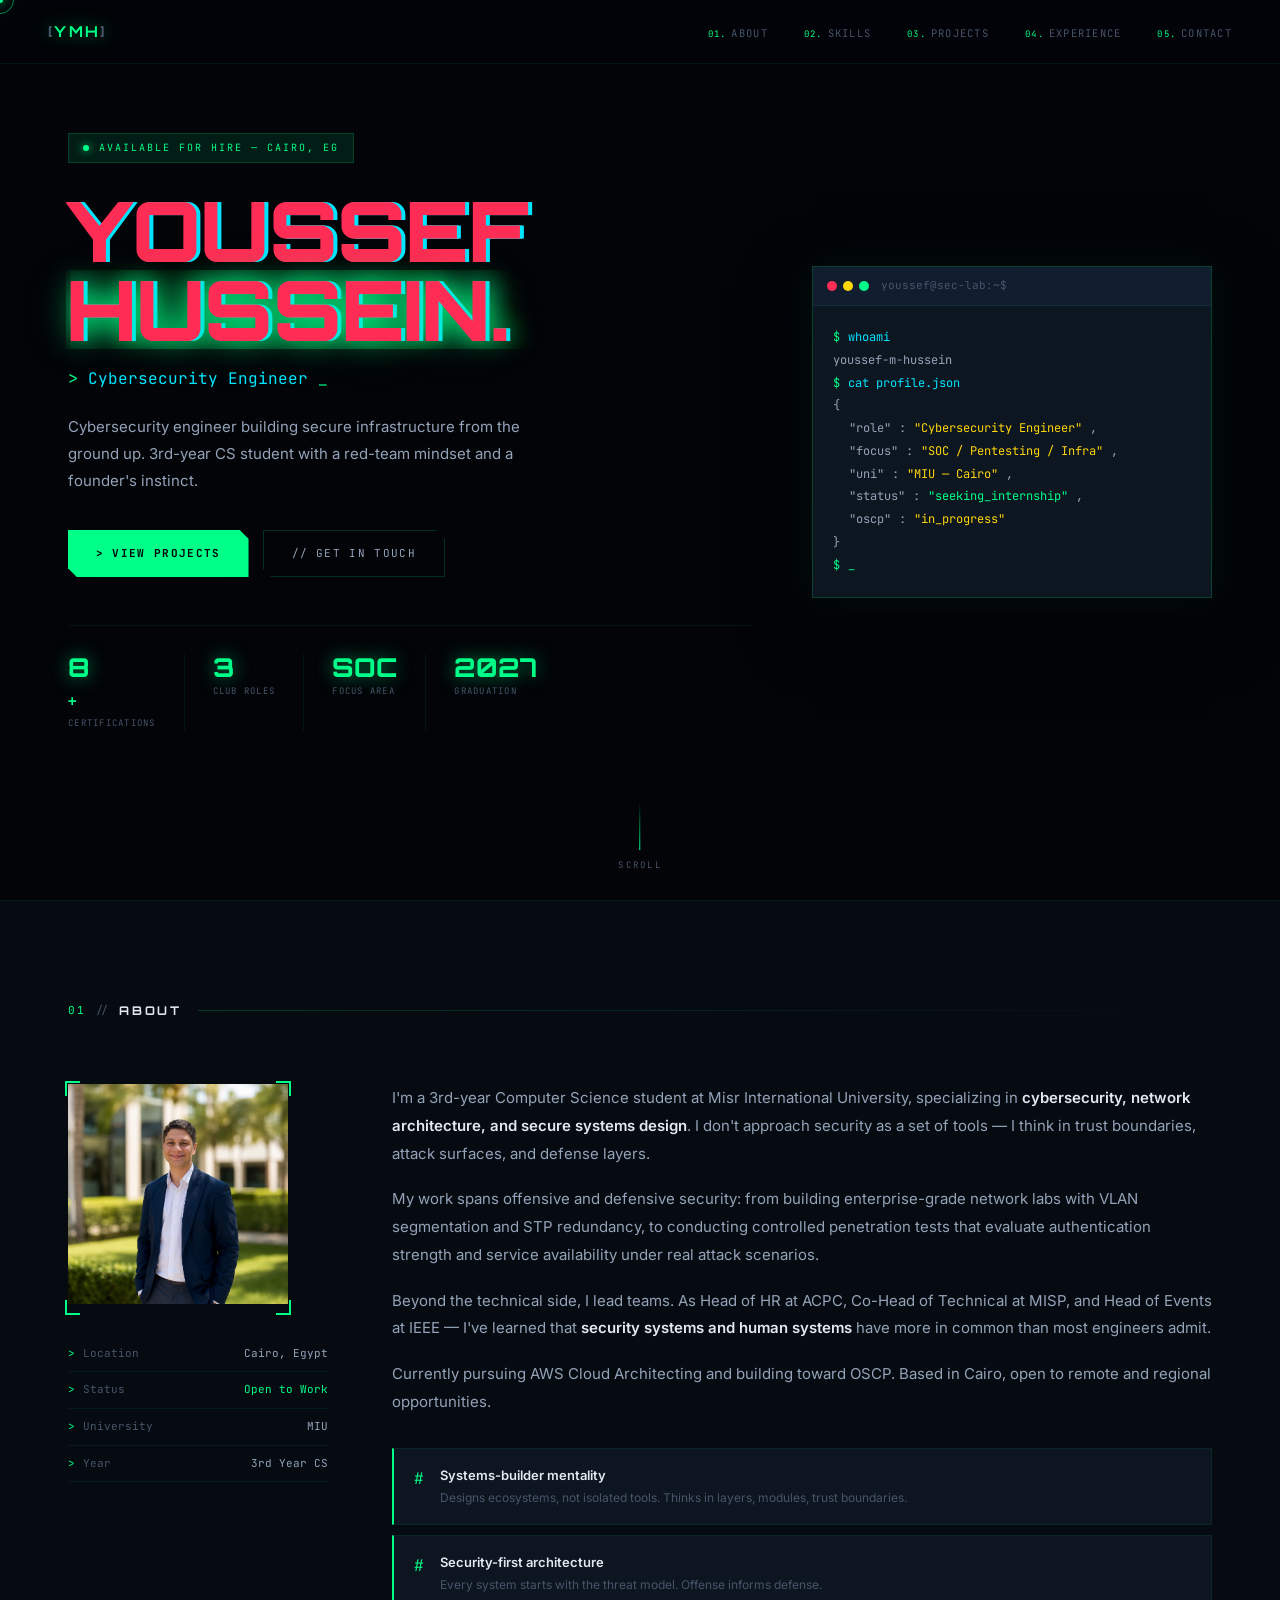
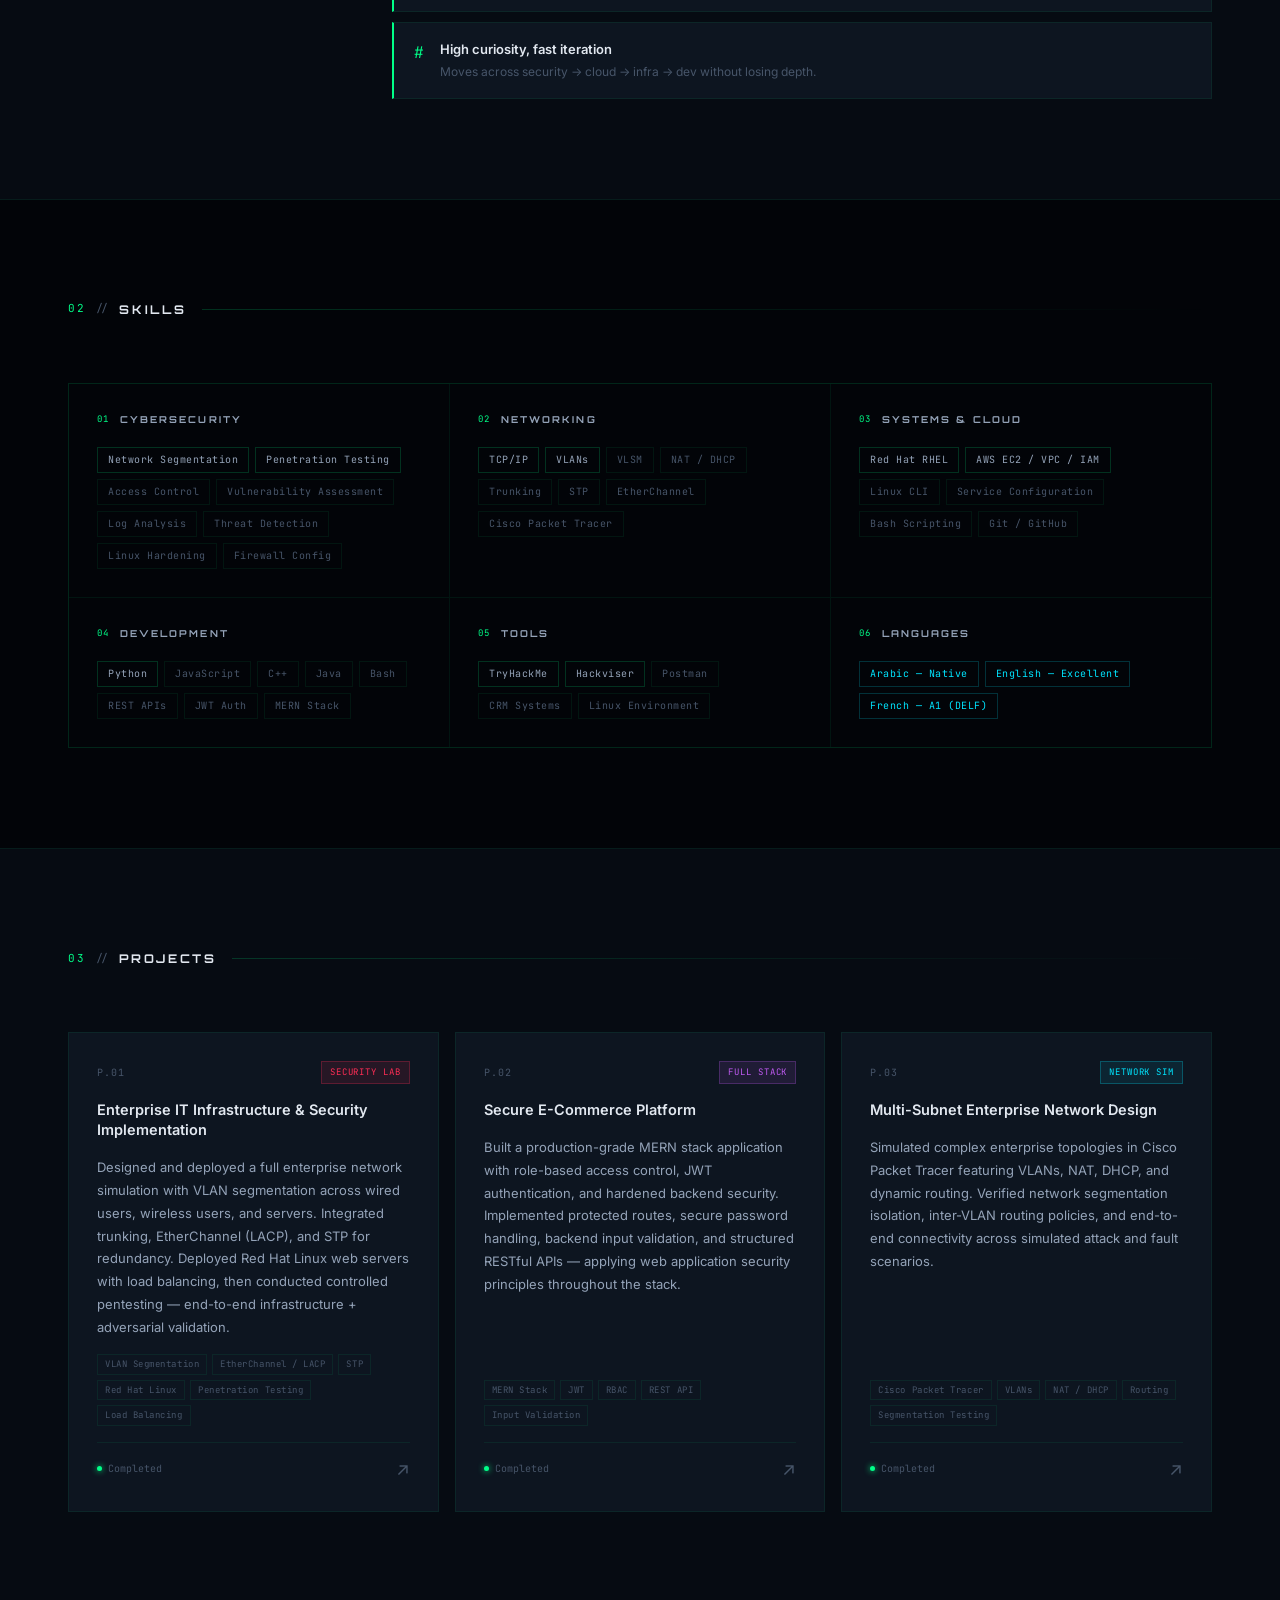
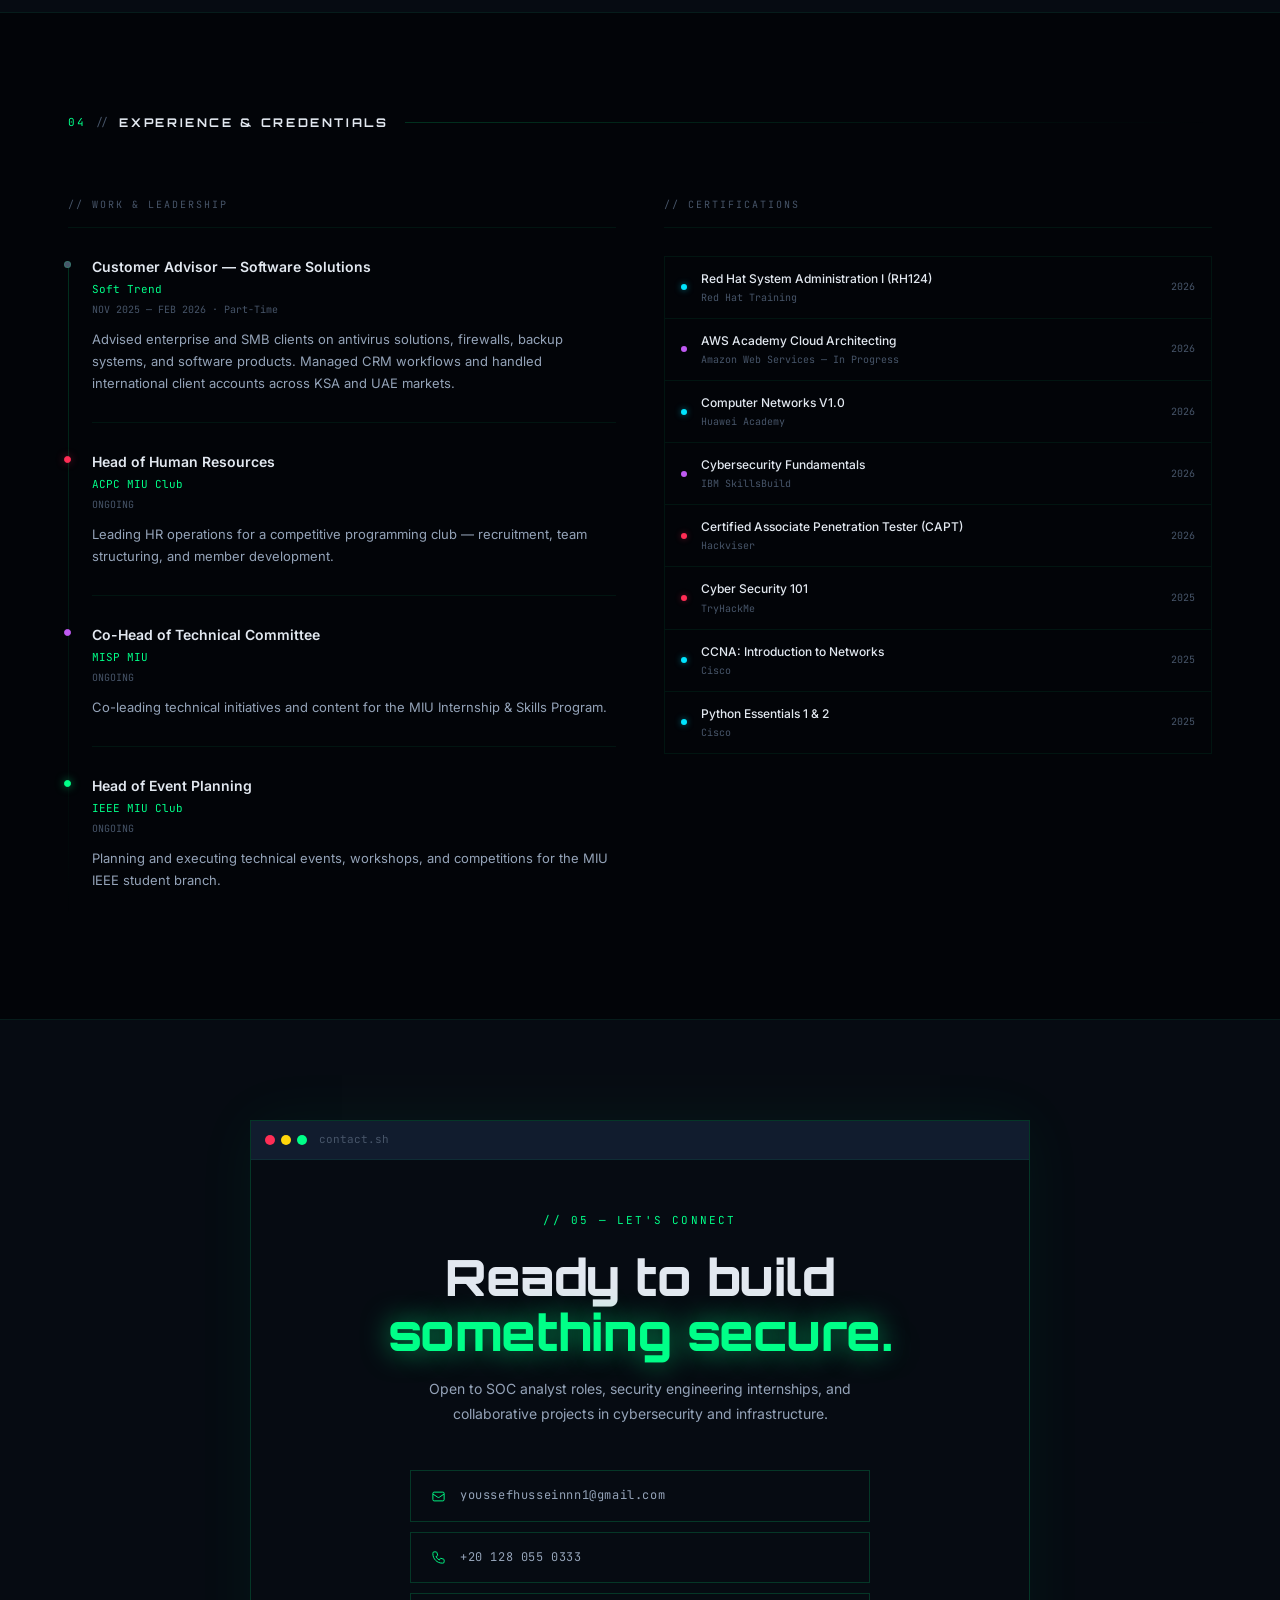
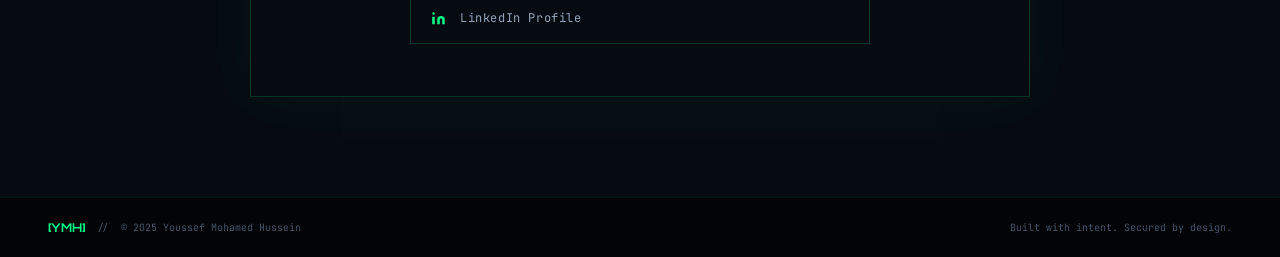
==== commit c5a91d7c: "add" ====
--- a/index.html
+++ b/index.html
@@ -3,96 +3,158 @@
 <head>
 <meta charset="UTF-8">
 <meta name="viewport" content="width=device-width, initial-scale=1.0">
-<title>Youssef Mohamed Hussein — Cybersecurity Engineer</title>
+<title>Youssef Mohamed Hussein // CYBERSEC ENGINEER</title>
 <link rel="preconnect" href="https://fonts.googleapis.com">
 <link rel="preconnect" href="https://fonts.gstatic.com" crossorigin>
-<link href="https://fonts.googleapis.com/css2?family=Space+Mono:ital,wght@0,400;0,700;1,400&family=Syne:wght@400;500;600;700;800&display=swap" rel="stylesheet">
+<link href="https://fonts.googleapis.com/css2?family=Orbitron:wght@400;600;700;800;900&family=JetBrains+Mono:ital,wght@0,300;0,400;0,500;0,700;1,400&family=Inter:wght@300;400;500;600;700&display=swap" rel="stylesheet">
 <link rel="stylesheet" href="style.css">
 </head>
 <body>
 
 <div id="cursor"></div>
 <div id="cursor-ring"></div>
+<canvas id="matrix-canvas"></canvas>
 
 <!-- NAV -->
-<nav>
-  <a href="#hero" class="nav-logo">YMH<span>_</span><span class="cursor-blink">|</span></a>
+<nav id="navbar">
+  <a href="#hero" class="nav-logo"><span class="lb">[</span>YMH<span class="lb">]</span></a>
   <ul class="nav-links">
-    <li><a href="#about">About</a></li>
-    <li><a href="#skills">Skills</a></li>
-    <li><a href="#projects">Projects</a></li>
-    <li><a href="#experience">Experience</a></li>
-    <li><a href="#contact">Contact</a></li>
+    <li><a href="#about" data-num="01">About</a></li>
+    <li><a href="#skills" data-num="02">Skills</a></li>
+    <li><a href="#projects" data-num="03">Projects</a></li>
+    <li><a href="#experience" data-num="04">Experience</a></li>
+    <li><a href="#contact" data-num="05">Contact</a></li>
   </ul>
+  <button class="hamburger" id="hamburger" aria-label="Toggle menu">
+    <span></span><span></span><span></span>
+  </button>
 </nav>
+
+<div class="mobile-menu" id="mobileMenu">
+  <ul>
+    <li><a href="#about" class="mob-link">01 // About</a></li>
+    <li><a href="#skills" class="mob-link">02 // Skills</a></li>
+    <li><a href="#projects" class="mob-link">03 // Projects</a></li>
+    <li><a href="#experience" class="mob-link">04 // Experience</a></li>
+    <li><a href="#contact" class="mob-link">05 // Contact</a></li>
+  </ul>
+</div>
 
 <!-- HERO -->
 <section id="hero">
-  <div class="hero-inner">
-    <div class="hero-tag">Available for internships & roles — Cairo, Egypt</div>
-    <h1 class="hero-name">
-      Youssef<br>
-      <span class="last">Hussein.</span>
-    </h1>
-    <p class="hero-title">
-      <strong>Cybersecurity engineer & systems architect</strong> — building secure infrastructure from the ground up. 3rd-year CS student with a red-team mindset and a founder's instinct.
-    </p>
-    <div class="hero-cta">
-      <a href="#projects" class="btn btn-primary">View Projects</a>
-      <a href="#contact" class="btn btn-outline">Get In Touch</a>
-    </div>
-    <div class="hero-stats">
-      <div class="stat-item">
-        <div class="stat-num">8+</div>
-        <div class="stat-label">Certifications</div>
-      </div>
-      <div class="stat-item">
-        <div class="stat-num">3</div>
-        <div class="stat-label">Club Leadership Roles</div>
-      </div>
-      <div class="stat-item">
-        <div class="stat-num">2027</div>
-        <div class="stat-label">Expected Graduation</div>
-      </div>
-      <div class="stat-item">
-        <div class="stat-num">SOC</div>
-        <div class="stat-label">Career Focus</div>
-      </div>
-    </div>
-  </div>
-  <div class="hero-accent"></div>
+  <div class="hero-wrap">
+    <div class="hero-left">
+      <div class="status-bar">
+        <span class="s-dot"></span>
+        AVAILABLE FOR HIRE — CAIRO, EG
+      </div>
+
+      <div class="name-block">
+        <h1 class="h-name" data-glitch="YOUSSEF">YOUSSEF</h1>
+        <h1 class="h-name accent" data-glitch="HUSSEIN.">HUSSEIN.</h1>
+      </div>
+
+      <div class="h-role">
+        <span class="rp">&gt;</span>
+        <span id="typed-text"></span><span class="cb">_</span>
+      </div>
+
+      <p class="h-desc">Cybersecurity engineer building secure infrastructure from the ground up. 3rd-year CS student with a red-team mindset and a founder's instinct.</p>
+
+      <div class="h-cta">
+        <a href="#projects" class="btn btn-primary"><span>&gt;</span> View Projects</a>
+        <a href="#contact" class="btn btn-ghost"><span>//</span> Get In Touch</a>
+      </div>
+
+      <div class="h-stats">
+        <div class="hs-item">
+          <span class="hs-n" data-count="8">0</span><span class="hs-plus">+</span>
+          <span class="hs-l">Certifications</span>
+        </div>
+        <div class="hs-sep"></div>
+        <div class="hs-item">
+          <span class="hs-n" data-count="3">0</span>
+          <span class="hs-l">Club Roles</span>
+        </div>
+        <div class="hs-sep"></div>
+        <div class="hs-item">
+          <span class="hs-n">SOC</span>
+          <span class="hs-l">Focus Area</span>
+        </div>
+        <div class="hs-sep"></div>
+        <div class="hs-item">
+          <span class="hs-n">2027</span>
+          <span class="hs-l">Graduation</span>
+        </div>
+      </div>
+    </div>
+
+    <div class="hero-right">
+      <div class="term-win">
+        <div class="term-bar">
+          <div class="t-dots"><span class="td red"></span><span class="td yellow"></span><span class="td green"></span></div>
+          <span class="t-title">youssef@sec-lab:~$</span>
+        </div>
+        <div class="term-body">
+          <div class="tl"><span class="tp">$</span><span class="tc">whoami</span></div>
+          <div class="tl to">youssef-m-hussein</div>
+          <div class="tl"><span class="tp">$</span><span class="tc">cat profile.json</span></div>
+          <div class="tl to">{</div>
+          <div class="tl to ti"><span class="tk">"role"</span>: <span class="tv">"Cybersecurity Engineer"</span>,</div>
+          <div class="tl to ti"><span class="tk">"focus"</span>: <span class="tv">"SOC / Pentesting / Infra"</span>,</div>
+          <div class="tl to ti"><span class="tk">"uni"</span>: <span class="tv">"MIU — Cairo"</span>,</div>
+          <div class="tl to ti"><span class="tk">"status"</span>: <span class="tv tg">"seeking_internship"</span>,</div>
+          <div class="tl to ti"><span class="tk">"oscp"</span>: <span class="tv">"in_progress"</span></div>
+          <div class="tl to">}</div>
+          <div class="tl"><span class="tp">$</span><span class="tcb">_</span></div>
+        </div>
+      </div>
+    </div>
+  </div>
+  <div class="scroll-ind">
+    <span class="si-line"></span>
+    <span class="si-label">SCROLL</span>
+  </div>
 </section>
 
 <!-- ABOUT -->
 <section id="about">
-  <div class="section-header">
-    <span class="section-num">01</span>
-    <h2 class="section-title">About</h2>
-    <div class="section-line"></div>
-  </div>
-  <div class="about-grid">
-    <div class="about-text">
-      <p>I'm a 3rd-year Computer Science student at Misr International University, specializing in <strong>cybersecurity, network architecture, and secure systems design</strong>. I don't approach security as a set of tools — I think in trust boundaries, attack surfaces, and defense layers.</p>
-      <p>My work spans offensive and defensive security: from building enterprise-grade network labs with VLAN segmentation and STP redundancy, to conducting controlled penetration tests that evaluate authentication strength and service availability under real attack scenarios.</p>
-      <p>Beyond the technical side, I lead teams. As Head of HR at ACPC, Co-Head of Technical at MISP, and Head of Events at IEEE — I've learned that <strong>security systems and human systems</strong> have more in common than most engineers admit.</p>
-      <p>Currently pursuing AWS Cloud Architecting and building toward OSCP. Based in Cairo, open to remote and regional opportunities.</p>
-    </div>
-    <div class="about-traits">
-      <div class="trait">
-        <div class="trait-title">Systems-builder mentality</div>
-        <div class="trait-desc">// designs ecosystems, not isolated tools<br>// thinks in layers, modules, trust boundaries</div>
-      </div>
-      <div class="trait">
-        <div class="trait-title">Security-first thinking</div>
-        <div class="trait-desc">// every architecture starts with the threat model<br>// offense informs defense</div>
-      </div>
-      <div class="trait">
-        <div class="trait-title">Technical × product hybrid</div>
-        <div class="trait-desc">// switches between implementation and strategy<br>// founder-engineer archetype</div>
-      </div>
-      <div class="trait">
-        <div class="trait-title">High curiosity, fast iteration</div>
-        <div class="trait-desc">// security → AI → infra → startup → UI/UX<br>// moves between domains without losing depth</div>
+  <div class="container">
+    <div class="sec-hdr">
+      <div class="sec-lbl"><span class="sn">01</span><span class="ss">//</span><span class="st">ABOUT</span></div>
+      <div class="sec-line"></div>
+    </div>
+    <div class="about-grid">
+      <div class="about-left">
+        <div class="profile-frame">
+        
+
+            <img src="photo.jpg" alt="Youssef Mohamed Hussein" class="profile-img">
+          
+          <!-- <div class="profile-ph">
+            <svg width="56" height="56" viewBox="0 0 24 24" fill="none" stroke="currentColor" stroke-width="0.8"><path d="M12 2L2 7l10 5 10-5-10-5zM2 17l10 5 10-5M2 12l10 5 10-5"/></svg>
+            <span>YMH</span>
+          </div> -->
+          <div class="fc tl"></div><div class="fc tr"></div>
+          <div class="fc bl"></div><div class="fc br"></div>
+        </div>
+        <div class="q-info">
+          <div class="qi"><span class="qi-ic">&gt;</span><span class="qi-k">Location</span><span class="qi-v">Cairo, Egypt</span></div>
+          <div class="qi"><span class="qi-ic">&gt;</span><span class="qi-k">Status</span><span class="qi-v green">Open to Work</span></div>
+          <div class="qi"><span class="qi-ic">&gt;</span><span class="qi-k">University</span><span class="qi-v">MIU</span></div>
+          <div class="qi"><span class="qi-ic">&gt;</span><span class="qi-k">Year</span><span class="qi-v">3rd Year CS</span></div>
+        </div>
+      </div>
+      <div class="about-right">
+        <p>I'm a 3rd-year Computer Science student at Misr International University, specializing in <strong>cybersecurity, network architecture, and secure systems design</strong>. I don't approach security as a set of tools — I think in trust boundaries, attack surfaces, and defense layers.</p>
+        <p>My work spans offensive and defensive security: from building enterprise-grade network labs with VLAN segmentation and STP redundancy, to conducting controlled penetration tests that evaluate authentication strength and service availability under real attack scenarios.</p>
+        <p>Beyond the technical side, I lead teams. As Head of HR at ACPC, Co-Head of Technical at MISP, and Head of Events at IEEE — I've learned that <strong>security systems and human systems</strong> have more in common than most engineers admit.</p>
+        <p>Currently pursuing AWS Cloud Architecting and building toward OSCP. Based in Cairo, open to remote and regional opportunities.</p>
+        <div class="traits">
+          <div class="trait"><span class="trait-ic">#</span><div><div class="trait-t">Systems-builder mentality</div><div class="trait-d">Designs ecosystems, not isolated tools. Thinks in layers, modules, trust boundaries.</div></div></div>
+          <div class="trait"><span class="trait-ic">#</span><div><div class="trait-t">Security-first architecture</div><div class="trait-d">Every system starts with the threat model. Offense informs defense.</div></div></div>
+          <div class="trait"><span class="trait-ic">#</span><div><div class="trait-t">High curiosity, fast iteration</div><div class="trait-d">Moves across security → cloud → infra → dev without losing depth.</div></div></div>
+        </div>
       </div>
     </div>
   </div>
@@ -100,79 +162,61 @@
 
 <!-- SKILLS -->
 <section id="skills">
-  <div class="skills-inner">
-    <div class="section-header">
-      <span class="section-num">02</span>
-      <h2 class="section-title">Technical Skills</h2>
-      <div class="section-line"></div>
+  <div class="container">
+    <div class="sec-hdr">
+      <div class="sec-lbl"><span class="sn">02</span><span class="ss">//</span><span class="st">SKILLS</span></div>
+      <div class="sec-line"></div>
     </div>
     <div class="skills-grid">
-      <div class="skill-group">
-        <div class="skill-group-title">Cybersecurity</div>
-        <div class="skill-tags">
-          <span class="skill-tag">Network Segmentation</span>
-          <span class="skill-tag">Penetration Testing</span>
-          <span class="skill-tag">Access Control</span>
-          <span class="skill-tag">Vulnerability Assessment</span>
-          <span class="skill-tag">Log Analysis</span>
-          <span class="skill-tag">Threat Detection</span>
-          <span class="skill-tag">Linux Hardening</span>
-          <span class="skill-tag">Firewall Config</span>
-        </div>
-      </div>
-      <div class="skill-group">
-        <div class="skill-group-title">Networking</div>
-        <div class="skill-tags">
-          <span class="skill-tag">TCP/IP</span>
-          <span class="skill-tag">VLANs</span>
-          <span class="skill-tag">VLSM</span>
-          <span class="skill-tag">NAT / DHCP</span>
-          <span class="skill-tag">Trunking</span>
-          <span class="skill-tag">STP</span>
-          <span class="skill-tag">EtherChannel</span>
-          <span class="skill-tag">Cisco Packet Tracer</span>
-        </div>
-      </div>
-      <div class="skill-group">
-        <div class="skill-group-title">Systems & Cloud</div>
-        <div class="skill-tags">
-          <span class="skill-tag">Red Hat RHEL</span>
-          <span class="skill-tag">Linux CLI</span>
-          <span class="skill-tag">Service Configuration</span>
-          <span class="skill-tag">AWS EC2 / VPC / IAM</span>
-          <span class="skill-tag">Bash Scripting</span>
-          <span class="skill-tag">Git / GitHub</span>
-        </div>
-      </div>
-      <div class="skill-group">
-        <div class="skill-group-title">Development</div>
-        <div class="skill-tags">
-          <span class="skill-tag">Python</span>
-          <span class="skill-tag">JavaScript</span>
-          <span class="skill-tag">C++</span>
-          <span class="skill-tag">Java</span>
-          <span class="skill-tag">Bash</span>
-          <span class="skill-tag">REST APIs</span>
-          <span class="skill-tag">JWT Auth</span>
-          <span class="skill-tag">MERN Stack</span>
-        </div>
-      </div>
-      <div class="skill-group">
-        <div class="skill-group-title">Tools & Platforms</div>
-        <div class="skill-tags">
-          <span class="skill-tag">Postman</span>
-          <span class="skill-tag">TryHackMe</span>
-          <span class="skill-tag">Hackviser</span>
-          <span class="skill-tag">CRM Systems</span>
-          <span class="skill-tag">Linux Environment</span>
-        </div>
-      </div>
-      <div class="skill-group">
-        <div class="skill-group-title">Languages</div>
-        <div class="skill-tags">
-          <span class="skill-tag">Arabic — Native</span>
-          <span class="skill-tag">English — Excellent</span>
-          <span class="skill-tag">French — A1 (DELF)</span>
+      <div class="sg">
+        <div class="sg-hd"><span class="sg-n">01</span><span class="sg-t">CYBERSECURITY</span></div>
+        <div class="tags">
+          <span class="tag hi">Network Segmentation</span><span class="tag hi">Penetration Testing</span>
+          <span class="tag">Access Control</span><span class="tag">Vulnerability Assessment</span>
+          <span class="tag">Log Analysis</span><span class="tag">Threat Detection</span>
+          <span class="tag">Linux Hardening</span><span class="tag">Firewall Config</span>
+        </div>
+      </div>
+      <div class="sg">
+        <div class="sg-hd"><span class="sg-n">02</span><span class="sg-t">NETWORKING</span></div>
+        <div class="tags">
+          <span class="tag hi">TCP/IP</span><span class="tag hi">VLANs</span>
+          <span class="tag">VLSM</span><span class="tag">NAT / DHCP</span>
+          <span class="tag">Trunking</span><span class="tag">STP</span>
+          <span class="tag">EtherChannel</span><span class="tag">Cisco Packet Tracer</span>
+        </div>
+      </div>
+      <div class="sg">
+        <div class="sg-hd"><span class="sg-n">03</span><span class="sg-t">SYSTEMS & CLOUD</span></div>
+        <div class="tags">
+          <span class="tag hi">Red Hat RHEL</span><span class="tag hi">AWS EC2 / VPC / IAM</span>
+          <span class="tag">Linux CLI</span><span class="tag">Service Configuration</span>
+          <span class="tag">Bash Scripting</span><span class="tag">Git / GitHub</span>
+        </div>
+      </div>
+      <div class="sg">
+        <div class="sg-hd"><span class="sg-n">04</span><span class="sg-t">DEVELOPMENT</span></div>
+        <div class="tags">
+          <span class="tag hi">Python</span><span class="tag">JavaScript</span>
+          <span class="tag">C++</span><span class="tag">Java</span>
+          <span class="tag">Bash</span><span class="tag">REST APIs</span>
+          <span class="tag">JWT Auth</span><span class="tag">MERN Stack</span>
+        </div>
+      </div>
+      <div class="sg">
+        <div class="sg-hd"><span class="sg-n">05</span><span class="sg-t">TOOLS</span></div>
+        <div class="tags">
+          <span class="tag hi">TryHackMe</span><span class="tag hi">Hackviser</span>
+          <span class="tag">Postman</span><span class="tag">CRM Systems</span>
+          <span class="tag">Linux Environment</span>
+        </div>
+      </div>
+      <div class="sg">
+        <div class="sg-hd"><span class="sg-n">06</span><span class="sg-t">LANGUAGES</span></div>
+        <div class="tags">
+          <span class="tag lang">Arabic — Native</span>
+          <span class="tag lang">English — Excellent</span>
+          <span class="tag lang">French — A1 (DELF)</span>
         </div>
       </div>
     </div>
@@ -181,174 +225,102 @@
 
 <!-- PROJECTS -->
 <section id="projects">
-  <div class="section-header">
-    <span class="section-num">03</span>
-    <h2 class="section-title">Projects</h2>
-    <div class="section-line"></div>
-  </div>
-  <div class="projects-list">
-
-    <div class="project-item">
-      <div class="project-num">P.01</div>
-      <div class="project-content">
-        <div class="project-badge badge-lab">Security Lab</div>
-        <div class="project-title">Enterprise IT Infrastructure & Security Implementation</div>
-        <div class="project-desc">Designed and deployed a full enterprise network simulation with VLAN segmentation across wired users, wireless users, and servers. Integrated trunking, EtherChannel (LACP), and STP for redundancy. Deployed Red Hat Linux web servers with load balancing, then conducted controlled pentesting to evaluate authentication strength, input validation, and service availability — end-to-end infrastructure + adversarial validation.</div>
-        <div class="project-tags">
-          <span class="project-tag">VLAN Segmentation</span>
-          <span class="project-tag">EtherChannel / LACP</span>
-          <span class="project-tag">STP</span>
-          <span class="project-tag">Red Hat Linux</span>
-          <span class="project-tag">Penetration Testing</span>
-          <span class="project-tag">Load Balancing</span>
-        </div>
-      </div>
-      <div class="project-arrow">↗</div>
-    </div>
-
-    <div class="project-item">
-      <div class="project-num">P.02</div>
-      <div class="project-content">
-        <div class="project-badge badge-full">Full Stack</div>
-        <div class="project-title">Secure E-Commerce Platform</div>
-        <div class="project-desc">Built a production-grade MERN stack application with role-based access control, JWT authentication, and hardened backend security. Implemented protected routes, secure password handling, backend input validation, and structured RESTful APIs — applying web application security principles throughout the stack.</div>
-        <div class="project-tags">
-          <span class="project-tag">MERN Stack</span>
-          <span class="project-tag">JWT</span>
-          <span class="project-tag">RBAC</span>
-          <span class="project-tag">REST API</span>
-          <span class="project-tag">Input Validation</span>
-        </div>
-      </div>
-      <div class="project-arrow">↗</div>
-    </div>
-
-    <div class="project-item">
-      <div class="project-num">P.03</div>
-      <div class="project-content">
-        <div class="project-badge badge-sim">Network Simulation</div>
-        <div class="project-title">Multi-Subnet Enterprise Network Design</div>
-        <div class="project-desc">Simulated complex enterprise topologies in Cisco Packet Tracer featuring VLANs, NAT, DHCP, and dynamic routing. Verified network segmentation isolation, inter-VLAN routing policies, and end-to-end connectivity across simulated attack and fault scenarios.</div>
-        <div class="project-tags">
-          <span class="project-tag">Cisco Packet Tracer</span>
-          <span class="project-tag">VLANs</span>
-          <span class="project-tag">NAT / DHCP</span>
-          <span class="project-tag">Routing</span>
-          <span class="project-tag">Segmentation Testing</span>
-        </div>
-      </div>
-      <div class="project-arrow">↗</div>
-    </div>
-
+  <div class="container">
+    <div class="sec-hdr">
+      <div class="sec-lbl"><span class="sn">03</span><span class="ss">//</span><span class="st">PROJECTS</span></div>
+      <div class="sec-line"></div>
+    </div>
+    <div class="proj-grid">
+
+      <article class="pcard">
+        <div class="pc-top"><span class="pc-n">P.01</span><span class="pc-badge badge-red">Security Lab</span></div>
+        <h3 class="pc-title">Enterprise IT Infrastructure & Security Implementation</h3>
+        <p class="pc-desc">Designed and deployed a full enterprise network simulation with VLAN segmentation across wired users, wireless users, and servers. Integrated trunking, EtherChannel (LACP), and STP for redundancy. Deployed Red Hat Linux web servers with load balancing, then conducted controlled pentesting — end-to-end infrastructure + adversarial validation.</p>
+        <div class="pc-tags"><span>VLAN Segmentation</span><span>EtherChannel / LACP</span><span>STP</span><span>Red Hat Linux</span><span>Penetration Testing</span><span>Load Balancing</span></div>
+        <div class="pc-foot"><span class="pc-st"><span class="psd"></span>Completed</span><span class="pc-arr">↗</span></div>
+      </article>
+
+      <article class="pcard">
+        <div class="pc-top"><span class="pc-n">P.02</span><span class="pc-badge badge-purple">Full Stack</span></div>
+        <h3 class="pc-title">Secure E-Commerce Platform</h3>
+        <p class="pc-desc">Built a production-grade MERN stack application with role-based access control, JWT authentication, and hardened backend security. Implemented protected routes, secure password handling, backend input validation, and structured RESTful APIs — applying web application security principles throughout the stack.</p>
+        <div class="pc-tags"><span>MERN Stack</span><span>JWT</span><span>RBAC</span><span>REST API</span><span>Input Validation</span></div>
+        <div class="pc-foot"><span class="pc-st"><span class="psd"></span>Completed</span><span class="pc-arr">↗</span></div>
+      </article>
+
+      <article class="pcard">
+        <div class="pc-top"><span class="pc-n">P.03</span><span class="pc-badge badge-cyan">Network Sim</span></div>
+        <h3 class="pc-title">Multi-Subnet Enterprise Network Design</h3>
+        <p class="pc-desc">Simulated complex enterprise topologies in Cisco Packet Tracer featuring VLANs, NAT, DHCP, and dynamic routing. Verified network segmentation isolation, inter-VLAN routing policies, and end-to-end connectivity across simulated attack and fault scenarios.</p>
+        <div class="pc-tags"><span>Cisco Packet Tracer</span><span>VLANs</span><span>NAT / DHCP</span><span>Routing</span><span>Segmentation Testing</span></div>
+        <div class="pc-foot"><span class="pc-st"><span class="psd"></span>Completed</span><span class="pc-arr">↗</span></div>
+      </article>
+
+    </div>
   </div>
 </section>
 
 <!-- EXPERIENCE -->
 <section id="experience">
-  <div class="exp-inner">
-    <div class="section-header">
-      <span class="section-num">04</span>
-      <h2 class="section-title">Experience & Credentials</h2>
-      <div class="section-line"></div>
+  <div class="container">
+    <div class="sec-hdr">
+      <div class="sec-lbl"><span class="sn">04</span><span class="ss">//</span><span class="st">EXPERIENCE & CREDENTIALS</span></div>
+      <div class="sec-line"></div>
     </div>
     <div class="exp-grid">
-      <div>
-        <div class="exp-col-title">// work & leadership</div>
-
-        <div class="exp-item">
-          <div class="exp-role">Customer Advisor — Software Solutions</div>
-          <div class="exp-org">Soft Trend</div>
-          <div class="exp-date">NOV 2025 — FEB 2026 · Part-Time</div>
-          <div class="exp-desc">Advised enterprise and SMB clients on antivirus solutions, firewalls, backup systems, and software products. Managed CRM workflows and handled international client accounts across KSA and UAE markets.</div>
-        </div>
-
-        <div class="exp-item" style="--left-color: #ff4d6d;">
-          <div class="exp-role">Head of Human Resources</div>
-          <div class="exp-org">ACPC MIU Club</div>
-          <div class="exp-date">ONGOING</div>
-          <div class="exp-desc">Leading HR operations for a competitive programming club — recruitment, team structuring, and member development.</div>
-        </div>
-
-        <div class="exp-item">
-          <div class="exp-role">Co-Head of Technical Committee</div>
-          <div class="exp-org">MISP MIU</div>
-          <div class="exp-date">ONGOING</div>
-          <div class="exp-desc">Co-leading technical initiatives and content for the MIU Internship & Skills Program.</div>
-        </div>
-
-        <div class="exp-item">
-          <div class="exp-role">Head of Event Planning</div>
-          <div class="exp-org">IEEE MIU Club</div>
-          <div class="exp-date">ONGOING</div>
-          <div class="exp-desc">Planning and executing technical events, workshops, and competitions for the MIU IEEE student branch.</div>
-        </div>
-      </div>
-
-      <div>
-        <div class="exp-col-title">// certifications & training</div>
-        <div class="cert-item">
-          <div class="cert-dot"></div>
-          <div>
-            <div class="cert-name">Red Hat System Administration I (RH124)</div>
-            <div class="cert-issuer">Red Hat Training</div>
+      <div class="exp-col">
+        <div class="col-lbl">// WORK & LEADERSHIP</div>
+        <div class="timeline">
+          <div class="tl-item">
+            <div class="tl-dot"></div>
+            <div class="tl-c">
+              <div class="tl-role">Customer Advisor — Software Solutions</div>
+              <div class="tl-org">Soft Trend</div>
+              <div class="tl-date">NOV 2025 — FEB 2026 · Part-Time</div>
+              <div class="tl-desc">Advised enterprise and SMB clients on antivirus solutions, firewalls, backup systems, and software products. Managed CRM workflows and handled international client accounts across KSA and UAE markets.</div>
+            </div>
           </div>
-          <div class="cert-year">2026</div>
-        </div>
-        <div class="cert-item">
-          <div class="cert-dot purple"></div>
-          <div>
-            <div class="cert-name">AWS Academy Cloud Architecting</div>
-            <div class="cert-issuer">Amazon Web Services — In Progress</div>
+          <div class="tl-item">
+            <div class="tl-dot dot-red"></div>
+            <div class="tl-c">
+              <div class="tl-role">Head of Human Resources</div>
+              <div class="tl-org">ACPC MIU Club</div>
+              <div class="tl-date">ONGOING</div>
+              <div class="tl-desc">Leading HR operations for a competitive programming club — recruitment, team structuring, and member development.</div>
+            </div>
           </div>
-          <div class="cert-year">2026</div>
-        </div>
-        <div class="cert-item">
-          <div class="cert-dot"></div>
-          <div>
-            <div class="cert-name">Computer Networks V1.0</div>
-            <div class="cert-issuer">Huawei Academy</div>
+          <div class="tl-item">
+            <div class="tl-dot dot-purple"></div>
+            <div class="tl-c">
+              <div class="tl-role">Co-Head of Technical Committee</div>
+              <div class="tl-org">MISP MIU</div>
+              <div class="tl-date">ONGOING</div>
+              <div class="tl-desc">Co-leading technical initiatives and content for the MIU Internship & Skills Program.</div>
+            </div>
           </div>
-          <div class="cert-year">2026</div>
-        </div>
-        <div class="cert-item">
-          <div class="cert-dot purple"></div>
-          <div>
-            <div class="cert-name">Cybersecurity Fundamentals</div>
-            <div class="cert-issuer">IBM SkillsBuild</div>
+          <div class="tl-item">
+            <div class="tl-dot dot-green"></div>
+            <div class="tl-c">
+              <div class="tl-role">Head of Event Planning</div>
+              <div class="tl-org">IEEE MIU Club</div>
+              <div class="tl-date">ONGOING</div>
+              <div class="tl-desc">Planning and executing technical events, workshops, and competitions for the MIU IEEE student branch.</div>
+            </div>
           </div>
-          <div class="cert-year">2026</div>
-        </div>
-        <div class="cert-item">
-          <div class="cert-dot red"></div>
-          <div>
-            <div class="cert-name">Certified Associate Penetration Tester (CAPT)</div>
-            <div class="cert-issuer">Hackviser</div>
-          </div>
-          <div class="cert-year">2026</div>
-        </div>
-        <div class="cert-item">
-          <div class="cert-dot red"></div>
-          <div>
-            <div class="cert-name">Cyber Security 101</div>
-            <div class="cert-issuer">TryHackMe</div>
-          </div>
-          <div class="cert-year">2025</div>
-        </div>
-        <div class="cert-item">
-          <div class="cert-dot"></div>
-          <div>
-            <div class="cert-name">CCNA: Introduction to Networks</div>
-            <div class="cert-issuer">Cisco</div>
-          </div>
-          <div class="cert-year">2025</div>
-        </div>
-        <div class="cert-item">
-          <div class="cert-dot"></div>
-          <div>
-            <div class="cert-name">Python Essentials 1 & 2</div>
-            <div class="cert-issuer">Cisco</div>
-          </div>
-          <div class="cert-year">2025</div>
+        </div>
+      </div>
+
+      <div class="certs-col">
+        <div class="col-lbl">// CERTIFICATIONS</div>
+        <div class="cert-list">
+          <div class="cert"><div class="cdot c-cyan"></div><div class="ci"><div class="cn">Red Hat System Administration I (RH124)</div><div class="ciss">Red Hat Training</div></div><div class="cy">2026</div></div>
+          <div class="cert"><div class="cdot c-purple"></div><div class="ci"><div class="cn">AWS Academy Cloud Architecting</div><div class="ciss">Amazon Web Services — In Progress</div></div><div class="cy">2026</div></div>
+          <div class="cert"><div class="cdot c-cyan"></div><div class="ci"><div class="cn">Computer Networks V1.0</div><div class="ciss">Huawei Academy</div></div><div class="cy">2026</div></div>
+          <div class="cert"><div class="cdot c-purple"></div><div class="ci"><div class="cn">Cybersecurity Fundamentals</div><div class="ciss">IBM SkillsBuild</div></div><div class="cy">2026</div></div>
+          <div class="cert"><div class="cdot c-red"></div><div class="ci"><div class="cn">Certified Associate Penetration Tester (CAPT)</div><div class="ciss">Hackviser</div></div><div class="cy">2026</div></div>
+          <div class="cert"><div class="cdot c-red"></div><div class="ci"><div class="cn">Cyber Security 101</div><div class="ciss">TryHackMe</div></div><div class="cy">2025</div></div>
+          <div class="cert"><div class="cdot c-cyan"></div><div class="ci"><div class="cn">CCNA: Introduction to Networks</div><div class="ciss">Cisco</div></div><div class="cy">2025</div></div>
+          <div class="cert"><div class="cdot c-cyan"></div><div class="ci"><div class="cn">Python Essentials 1 & 2</div><div class="ciss">Cisco</div></div><div class="cy">2025</div></div>
         </div>
       </div>
     </div>
@@ -357,30 +329,42 @@
 
 <!-- CONTACT -->
 <section id="contact">
-  <div class="contact-tag">// let's connect</div>
-  <h2 class="contact-heading">Ready to build<br><em>something secure.</em></h2>
-  <p class="contact-sub">Open to SOC analyst roles, security engineering internships, and collaborative projects in cybersecurity and infrastructure.</p>
-  <div class="contact-links">
-    <a href="mailto:youssefhusseinnn1@gmail.com" class="contact-link">
-      <svg width="14" height="14" fill="none" stroke="currentColor" stroke-width="1.5" viewBox="0 0 24 24"><path d="M3 8l7.89 5.26a2 2 0 002.22 0L21 8M5 19h14a2 2 0 002-2V7a2 2 0 00-2-2H5a2 2 0 00-2 2v10a2 2 0 002 2z"/></svg>
-      Email Me
-    </a>
-    <a href="tel:+201280550333" class="contact-link">
-      <svg width="14" height="14" fill="none" stroke="currentColor" stroke-width="1.5" viewBox="0 0 24 24"><path d="M3 5a2 2 0 012-2h3.28a1 1 0 01.948.684l1.498 4.493a1 1 0 01-.502 1.21l-2.257 1.13a11.042 11.042 0 005.516 5.516l1.13-2.257a1 1 0 011.21-.502l4.493 1.498a1 1 0 01.684.949V19a2 2 0 01-2 2h-1C9.716 21 3 14.284 3 6V5z"/></svg>
-      +20 128 055 0333
-    </a>
-    <a href="https://linkedin.com" target="_blank" class="contact-link">
-      <svg width="14" height="14" fill="currentColor" viewBox="0 0 24 24"><path d="M16 8a6 6 0 016 6v7h-4v-7a2 2 0 00-2-2 2 2 0 00-2 2v7h-4v-7a6 6 0 016-6zM2 9h4v12H2z"/><circle cx="4" cy="4" r="2"/></svg>
-      LinkedIn
-    </a>
-  </div>
-  <div class="contact-email">youssefhusseinnn1@gmail.com</div>
-</section>
-
-<!-- FOOTER -->
+  <div class="container">
+    <div class="contact-box">
+      <div class="term-bar">
+        <div class="t-dots"><span class="td red"></span><span class="td yellow"></span><span class="td green"></span></div>
+        <span class="t-title">contact.sh</span>
+      </div>
+      <div class="contact-body">
+        <div class="ct-tag">// 05 — LET'S CONNECT</div>
+        <h2 class="ct-heading">Ready to build<br><em>something secure.</em></h2>
+        <p class="ct-sub">Open to SOC analyst roles, security engineering internships, and collaborative projects in cybersecurity and infrastructure.</p>
+        <div class="ct-links">
+          <a href="mailto:youssefhusseinnn1@gmail.com" class="ct-btn">
+            <svg width="15" height="15" fill="none" stroke="currentColor" stroke-width="1.5" viewBox="0 0 24 24"><path d="M3 8l7.89 5.26a2 2 0 002.22 0L21 8M5 19h14a2 2 0 002-2V7a2 2 0 00-2-2H5a2 2 0 00-2 2v10a2 2 0 002 2z"/></svg>
+            youssefhusseinnn1@gmail.com
+          </a>
+          <a href="tel:+201280550333" class="ct-btn">
+            <svg width="15" height="15" fill="none" stroke="currentColor" stroke-width="1.5" viewBox="0 0 24 24"><path d="M3 5a2 2 0 012-2h3.28a1 1 0 01.948.684l1.498 4.493a1 1 0 01-.502 1.21l-2.257 1.13a11.042 11.042 0 005.516 5.516l1.13-2.257a1 1 0 011.21-.502l4.493 1.498a1 1 0 01.684.949V19a2 2 0 01-2 2h-1C9.716 21 3 14.284 3 6V5z"/></svg>
+            +20 128 055 0333
+          </a>
+          <a href="https://linkedin.com" target="_blank" rel="noopener" class="ct-btn">
+            <svg width="15" height="15" fill="currentColor" viewBox="0 0 24 24"><path d="M16 8a6 6 0 016 6v7h-4v-7a2 2 0 00-2-2 2 2 0 00-2 2v7h-4v-7a6 6 0 016-6zM2 9h4v12H2z"/><circle cx="4" cy="4" r="2"/></svg>
+            LinkedIn Profile
+          </a>
+        </div>
+      </div>
+    </div>
+  </div>
+</section>
+
 <footer>
-  <div class="footer-text">© 2025 Youssef Mohamed Hussein — Cairo, Egypt</div>
-  <div class="footer-accent">Built with intent. Secured by design.</div>
+  <div class="ft-left">
+    <span class="ft-logo">[YMH]</span>
+    <span class="ft-sep">//</span>
+    <span class="ft-copy">© 2025 Youssef Mohamed Hussein</span>
+  </div>
+  <div class="ft-right">Built with intent. Secured by design.</div>
 </footer>
 
 <script src="script.js"></script>
--- a/style.css
+++ b/style.css
@@ -1,411 +1,570 @@
+@import url('https://fonts.googleapis.com/css2?family=Orbitron:wght@400;600;700;800;900&family=JetBrains+Mono:ital,wght@0,300;0,400;0,500;0,700;1,400&family=Inter:wght@300;400;500;600;700&display=swap');
+
+/* ===== RESET ===== */
 *, *::before, *::after { box-sizing: border-box; margin: 0; padding: 0; }
 
+/* ===== TOKENS ===== */
 :root {
-  --bg: #080a0e;
-  --bg2: #0d1017;
-  --bg3: #111520;
-  --surface: #161b26;
-  --border: rgba(255,255,255,0.07);
-  --border2: rgba(255,255,255,0.12);
-  --accent: #00e5ff;
-  --accent2: #7b61ff;
-  --accent3: #ff4d6d;
-  --text: #e8eaf0;
-  --muted: #6b7280;
-  --muted2: #9ca3af;
-  --mono: 'Space Mono', monospace;
-  --sans: 'Syne', sans-serif;
+  --bg:       #020408;
+  --bg2:      #060b12;
+  --bg3:      #0a1019;
+  --surf:     #0d1520;
+  --surf2:    #111c2e;
+  --b:        rgba(0,255,136,.07);
+  --bm:       rgba(0,255,136,.18);
+  --bh:       rgba(0,255,136,.35);
+  --g:        #00ff88;
+  --g-dim:    rgba(0,255,136,.55);
+  --g-glow:   rgba(0,255,136,.10);
+  --cyan:     #00e5ff;
+  --red:      #ff2d55;
+  --purple:   #bf5af2;
+  --yellow:   #ffd60a;
+  --txt:      #e2e8f0;
+  --txt2:     #94a3b8;
+  --txt3:     #475569;
+  --mono:     'JetBrains Mono', monospace;
+  --head:     'Orbitron', sans-serif;
+  --body:     'Inter', sans-serif;
 }
 
 html { scroll-behavior: smooth; }
 
 body {
   background: var(--bg);
-  color: var(--text);
-  font-family: var(--sans);
+  color: var(--txt);
+  font-family: var(--body);
   overflow-x: hidden;
   cursor: none;
-}
-
-/* Custom cursor */
+  line-height: 1.6;
+}
+
+/* ===== MATRIX CANVAS ===== */
+#matrix-canvas {
+  position: fixed; inset: 0;
+  pointer-events: none; z-index: 0;
+  opacity: .032;
+}
+
+/* ===== CURSOR ===== */
 #cursor {
-  position: fixed; width: 8px; height: 8px;
-  background: var(--accent); border-radius: 50%;
+  position: fixed; width: 6px; height: 6px;
+  background: var(--g); border-radius: 50%;
   pointer-events: none; z-index: 9999;
   transform: translate(-50%,-50%);
-  transition: transform 0.1s, width 0.2s, height 0.2s, background 0.2s;
+  box-shadow: 0 0 10px var(--g), 0 0 20px var(--g-dim);
   mix-blend-mode: screen;
+  transition: width .15s, height .15s, background .15s;
 }
 #cursor-ring {
-  position: fixed; width: 32px; height: 32px;
-  border: 1px solid rgba(0,229,255,0.4);
-  border-radius: 50%; pointer-events: none; z-index: 9998;
+  position: fixed; width: 28px; height: 28px;
+  border: 1px solid var(--g-dim); border-radius: 50%;
+  pointer-events: none; z-index: 9998;
   transform: translate(-50%,-50%);
-  transition: transform 0.18s ease, width 0.2s, height 0.2s, border-color 0.2s;
-}
-body:has(a:hover) #cursor, body:has(button:hover) #cursor { width: 14px; height: 14px; }
-body:has(a:hover) #cursor-ring, body:has(button:hover) #cursor-ring { width: 48px; height: 48px; border-color: rgba(0,229,255,0.6); }
-
-/* Grid background */
-body::before {
-  content: '';
-  position: fixed; inset: 0;
-  background-image:
-    linear-gradient(rgba(0,229,255,0.025) 1px, transparent 1px),
-    linear-gradient(90deg, rgba(0,229,255,0.025) 1px, transparent 1px);
-  background-size: 60px 60px;
-  pointer-events: none; z-index: 0;
-}
-
-/* Noise overlay */
-body::after {
-  content: '';
-  position: fixed; inset: 0;
-  background-image: url("data:image/svg+xml,%3Csvg viewBox='0 0 256 256' xmlns='http://www.w3.org/2000/svg'%3E%3Cfilter id='noise'%3E%3CfeTurbulence type='fractalNoise' baseFrequency='0.9' numOctaves='4' stitchTiles='stitch'/%3E%3C/filter%3E%3Crect width='100%25' height='100%25' filter='url(%23noise)' opacity='0.04'/%3E%3C/svg%3E");
-  pointer-events: none; z-index: 1; opacity: 0.5;
-}
-
-/* NAV */
-nav {
-  position: fixed; top: 0; left: 0; right: 0;
-  z-index: 100; padding: 20px 48px;
+  transition: width .2s ease, height .2s ease, border-color .2s;
+}
+body:has(a:hover) #cursor,
+body:has(button:hover) #cursor  { width: 12px; height: 12px; background: var(--cyan); }
+body:has(a:hover) #cursor-ring,
+body:has(button:hover) #cursor-ring { width: 44px; height: 44px; border-color: var(--cyan); }
+
+/* ===== LAYOUT ===== */
+.container { max-width: 1240px; margin: 0 auto; padding: 0 48px; }
+section { position: relative; z-index: 2; padding: 100px 0; }
+
+/* ===== NAV ===== */
+#navbar {
+  position: fixed; inset: 0 0 auto 0; height: 64px;
   display: flex; align-items: center; justify-content: space-between;
-  background: linear-gradient(to bottom, rgba(8,10,14,0.95), transparent);
-  backdrop-filter: blur(8px);
-}
+  padding: 0 48px; z-index: 500;
+  background: rgba(2,4,8,.88); backdrop-filter: blur(14px);
+  border-bottom: 1px solid var(--b);
+  transition: border-color .3s;
+}
+#navbar.scrolled { border-color: var(--bm); }
+
 .nav-logo {
-  font-family: var(--mono); font-size: 13px; color: var(--accent);
-  letter-spacing: 0.1em; text-decoration: none;
-}
-.nav-logo span { color: var(--muted); }
-.nav-links { display: flex; gap: 32px; list-style: none; }
+  font-family: var(--head); font-size: 15px; font-weight: 700;
+  color: var(--g); text-decoration: none; letter-spacing: .15em;
+  text-shadow: 0 0 18px var(--g-dim);
+}
+.lb { color: var(--txt3); }
+
+.nav-links { display: flex; gap: 36px; list-style: none; }
 .nav-links a {
-  font-family: var(--mono); font-size: 11px; color: var(--muted2);
-  text-decoration: none; letter-spacing: 0.12em; text-transform: uppercase;
-  transition: color 0.2s;
-}
-.nav-links a:hover { color: var(--accent); }
-
-/* SECTIONS */
-section { position: relative; z-index: 2; }
-
-/* HERO */
+  font-family: var(--mono); font-size: 10.5px; color: var(--txt3);
+  text-decoration: none; letter-spacing: .12em; text-transform: uppercase;
+  transition: color .2s;
+}
+.nav-links a::before { content: attr(data-num)'.'; color: var(--g); margin-right: 5px; font-size: 9px; }
+.nav-links a:hover { color: var(--g); }
+
+/* Hamburger */
+.hamburger {
+  display: none; flex-direction: column; gap: 5px;
+  background: none; border: none; cursor: none; padding: 6px;
+}
+.hamburger span { display: block; width: 22px; height: 1.5px; background: var(--txt2); transition: all .3s; }
+.hamburger.active span:nth-child(1) { transform: rotate(45deg) translate(4.5px,4.5px); }
+.hamburger.active span:nth-child(2) { opacity: 0; }
+.hamburger.active span:nth-child(3) { transform: rotate(-45deg) translate(4.5px,-4.5px); }
+
+/* Mobile menu */
+.mobile-menu {
+  position: fixed; top: 64px; right: -100%; width: min(320px,100%);
+  height: calc(100vh - 64px); background: rgba(6,11,18,.98);
+  backdrop-filter: blur(20px); border-left: 1px solid var(--bm);
+  z-index: 499; transition: right .35s cubic-bezier(.4,0,.2,1);
+  padding: 40px 32px;
+}
+.mobile-menu.open { right: 0; }
+.mobile-menu ul { list-style: none; display: flex; flex-direction: column; gap: 4px; }
+.mob-link {
+  display: block; font-family: var(--mono); font-size: 13px; color: var(--txt2);
+  text-decoration: none; padding: 14px 0; border-bottom: 1px solid var(--b);
+  letter-spacing: .15em; transition: color .2s, padding-left .2s;
+}
+.mob-link:hover { color: var(--g); padding-left: 8px; }
+
+/* ===== SECTION HEADER ===== */
+.sec-hdr { display: flex; align-items: center; gap: 16px; margin-bottom: 64px; }
+.sec-lbl { display: flex; align-items: center; gap: 10px; white-space: nowrap; }
+.sn { font-family: var(--mono); font-size: 11px; color: var(--g); letter-spacing: .15em; }
+.ss { font-family: var(--mono); font-size: 11px; color: var(--txt3); }
+.st { font-family: var(--head); font-size: 12px; font-weight: 700; color: var(--txt); letter-spacing: .22em; }
+.sec-line { flex: 1; height: 1px; background: linear-gradient(90deg, var(--bm), transparent); }
+
+/* ===== HERO ===== */
 #hero {
-  min-height: 100vh;
+  position: relative; min-height: 100vh;
   display: flex; align-items: center;
-  padding: 120px 48px 80px;
-  max-width: 1200px; margin: 0 auto;
-}
-.hero-inner { width: 100%; }
-.hero-tag {
+  z-index: 2; padding-top: 64px;
+}
+.hero-wrap {
+  width: 100%; max-width: 1240px; margin: 0 auto;
+  padding: 40px 48px;
+  display: grid; grid-template-columns: 1fr 400px;
+  gap: 60px; align-items: center;
+}
+
+/* Status pill */
+.status-bar {
+  display: inline-flex; align-items: center; gap: 10px;
+  font-family: var(--mono); font-size: 10px; color: var(--g);
+  letter-spacing: .2em; text-transform: uppercase;
+  padding: 6px 14px; border: 1px solid var(--bm);
+  background: var(--g-glow); margin-bottom: 28px;
+}
+.s-dot {
+  width: 6px; height: 6px; border-radius: 50%; background: var(--g);
+  box-shadow: 0 0 8px var(--g); animation: pdot 2s infinite;
+}
+@keyframes pdot {
+  0%,100% { opacity: 1; box-shadow: 0 0 8px var(--g); }
+  50%      { opacity: .5; box-shadow: 0 0 4px var(--g-dim); }
+}
+
+/* Name */
+.name-block { margin-bottom: 16px; }
+.h-name {
+  font-family: var(--head); font-size: clamp(46px,6.5vw,86px);
+  font-weight: 900; line-height: .95; letter-spacing: -.01em;
+  color: var(--txt); display: block; position: relative;
+}
+.h-name.accent {
+  color: var(--g);
+  text-shadow: 0 0 28px var(--g-dim), 0 0 56px rgba(0,255,136,.18);
+}
+
+/* Glitch */
+.h-name[data-glitch]::before,
+.h-name[data-glitch]::after {
+  content: attr(data-glitch); position: absolute; top: 0; left: 0;
+  width: 100%; overflow: hidden;
+}
+.h-name[data-glitch]::before { left: 2px; color: var(--cyan); animation: gl1 4s infinite linear; }
+.h-name[data-glitch]::after  { left: -2px; color: var(--red);  animation: gl2 3s infinite linear; }
+@keyframes gl1 {
+  0%,90%,100% { clip-path: inset(100% 0 100% 0); }
+  91% { clip-path: inset(20% 0 68% 0); }
+  93% { clip-path: inset(55% 0 30% 0); }
+  95% { clip-path: inset(8%  0 85% 0); }
+}
+@keyframes gl2 {
+  0%,88%,100% { clip-path: inset(100% 0 100% 0); }
+  89% { clip-path: inset(40% 0 50% 0); }
+  92% { clip-path: inset(72% 0 18% 0); }
+}
+
+/* Role typed */
+.h-role {
+  display: flex; align-items: center; gap: 10px;
+  font-family: var(--mono); font-size: clamp(13px,1.4vw,16px);
+  color: var(--cyan); margin-bottom: 20px;
+}
+.rp { color: var(--g); font-size: 17px; }
+.cb { color: var(--g); animation: blink 1s step-end infinite; }
+@keyframes blink { 0%,100%{opacity:1} 50%{opacity:0} }
+
+.h-desc { font-size: 15px; color: var(--txt2); max-width: 500px; line-height: 1.8; margin-bottom: 36px; }
+
+/* Buttons */
+.h-cta { display: flex; gap: 14px; flex-wrap: wrap; margin-bottom: 48px; }
+.btn {
+  font-family: var(--mono); font-size: 11px; letter-spacing: .12em;
+  text-transform: uppercase; padding: 14px 28px; text-decoration: none;
+  display: inline-flex; align-items: center; gap: 8px;
+  cursor: none; transition: all .2s; position: relative; overflow: hidden;
+}
+.btn::after {
+  content: ''; position: absolute; inset: 0; opacity: 0;
+  background: linear-gradient(90deg,transparent,rgba(255,255,255,.04),transparent);
+  transition: opacity .2s;
+}
+.btn:hover::after { opacity: 1; }
+
+.btn-primary {
+  background: var(--g); color: #020408; font-weight: 700;
+  clip-path: polygon(0 0,calc(100% - 9px) 0,100% 9px,100% 100%,9px 100%,0 calc(100% - 9px));
+  box-shadow: 0 0 20px rgba(0,255,136,.25);
+}
+.btn-primary:hover { background: #fff; box-shadow: 0 0 32px rgba(0,255,136,.45); transform: translateY(-1px); }
+
+.btn-ghost {
+  border: 1px solid var(--bm); color: var(--txt2);
+  clip-path: polygon(0 0,calc(100% - 9px) 0,100% 9px,100% 100%,9px 100%,0 calc(100% - 9px));
+}
+.btn-ghost:hover { border-color: var(--g); color: var(--g); transform: translateY(-1px); box-shadow: 0 0 20px var(--g-glow); }
+
+/* Stats */
+.h-stats { display: flex; border-top: 1px solid var(--b); padding-top: 28px; flex-wrap: wrap; }
+.hs-item { padding: 0 28px; }
+.hs-item:first-child { padding-left: 0; }
+.hs-sep { width: 1px; background: var(--b); align-self: stretch; }
+.hs-n {
+  display: block; font-family: var(--head); font-size: 26px; font-weight: 800;
+  color: var(--g); text-shadow: 0 0 18px var(--g-dim); line-height: 1; margin-bottom: 4px;
+}
+.hs-plus { font-family: var(--head); font-size: 20px; color: var(--g); }
+.hs-l { display: block; font-family: var(--mono); font-size: 9px; color: var(--txt3); letter-spacing: .14em; text-transform: uppercase; }
+
+/* ===== TERMINAL WIDGET ===== */
+.term-win {
+  background: var(--surf); border: 1px solid var(--bm);
+  box-shadow: 0 0 40px rgba(0,255,136,.05), 0 24px 64px rgba(0,0,0,.55);
+  overflow: hidden; position: relative;
+}
+.term-win::before {
+  content: ''; position: absolute; inset: 0; pointer-events: none;
+  background: repeating-linear-gradient(0deg,transparent,transparent 2px,rgba(0,255,136,.006) 2px,rgba(0,255,136,.006) 4px);
+}
+.term-bar {
+  padding: 10px 14px; background: var(--surf2);
+  border-bottom: 1px solid var(--b);
+  display: flex; align-items: center; gap: 12px;
+}
+.t-dots { display: flex; gap: 6px; }
+.td { width: 10px; height: 10px; border-radius: 50%; }
+.td.red    { background: var(--red); }
+.td.yellow { background: var(--yellow); }
+.td.green  { background: var(--g); }
+.t-title { font-family: var(--mono); font-size: 11px; color: var(--txt3); }
+
+.term-body { padding: 20px; font-family: var(--mono); font-size: 12px; line-height: 1.9; }
+.tl  { display: flex; align-items: baseline; gap: 8px; }
+.tp  { color: var(--g); flex-shrink: 0; }
+.tc  { color: var(--cyan); }
+.to  { color: var(--txt2); }
+.ti  { padding-left: 16px; }
+.tk  { color: var(--txt2); }
+.tv  { color: var(--yellow); }
+.tg  { color: var(--g) !important; }
+.tcb { color: var(--g); animation: blink 1s step-end infinite; }
+
+/* Scroll indicator */
+.scroll-ind {
+  position: absolute; bottom: 28px; left: 50%; transform: translateX(-50%);
+  display: flex; flex-direction: column; align-items: center; gap: 8px; z-index: 3;
+}
+.si-line {
+  width: 1px; height: 48px;
+  background: linear-gradient(to bottom, transparent, var(--g));
+  animation: siline 2.2s ease-in-out infinite;
+}
+@keyframes siline {
+  0%   { transform: scaleY(0); transform-origin: top; }
+  49%  { transform: scaleY(1); transform-origin: top; }
+  50%  { transform: scaleY(1); transform-origin: bottom; }
+  100% { transform: scaleY(0); transform-origin: bottom; }
+}
+.si-label { font-family: var(--mono); font-size: 9px; color: var(--txt3); letter-spacing: .25em; }
+
+/* ===== ABOUT ===== */
+#about { background: var(--bg2); border-top: 1px solid var(--b); border-bottom: 1px solid var(--b); }
+
+.about-grid { display: grid; grid-template-columns: 260px 1fr; gap: 64px; align-items: start; }
+
+ .profile-img { width:100%; height:100%; object-fit:cover; }
+/* Profile frame */
+.profile-frame { position: relative; width: 220px; aspect-ratio: 1; }
+.profile-ph {
+  width: 100%; height: 100%; background: var(--surf);
+  border: 1px solid var(--bm);
+  display: flex; flex-direction: column; align-items: center;
+  justify-content: center; gap: 12px; color: var(--txt3); overflow: hidden; position: relative;
+}
+.profile-ph::after {
+  content: ''; position: absolute; inset: 0; pointer-events: none;
+  background: repeating-linear-gradient(0deg,transparent,transparent 3px,rgba(0,0,0,.14) 3px,rgba(0,0,0,.14) 4px);
+}
+.profile-ph span { font-family: var(--head); font-size: 22px; font-weight: 800; color: var(--txt3); letter-spacing: .3em; }
+/* Corner accents */
+.fc { position: absolute; width: 15px; height: 15px; border-color: var(--g); border-style: solid; }
+.fc.tl { top: -3px; left: -3px; border-width: 2px 0 0 2px; }
+.fc.tr { top: -3px; right: -3px; border-width: 2px 2px 0 0; }
+.fc.bl { bottom: -3px; left: -3px; border-width: 0 0 2px 2px; }
+.fc.br { bottom: -3px; right: -3px; border-width: 0 2px 2px 0; }
+
+/* Quick info list */
+.q-info { margin-top: 24px; display: flex; flex-direction: column; }
+.qi {
+  display: flex; align-items: center; gap: 8px;
+  padding: 9px 0; border-bottom: 1px solid var(--b);
   font-family: var(--mono); font-size: 11px;
-  color: var(--accent); letter-spacing: 0.2em;
-  text-transform: uppercase; margin-bottom: 24px;
-  display: flex; align-items: center; gap: 12px;
-}
-.hero-tag::before {
-  content: ''; display: block; width: 32px; height: 1px; background: var(--accent);
-}
-.hero-name {
-  font-size: clamp(52px, 8vw, 96px);
-  font-weight: 800; line-height: 0.95;
-  letter-spacing: -0.03em;
-  margin-bottom: 8px;
-}
-.hero-name .last { color: var(--accent); display: block; }
-.hero-title {
-  font-size: clamp(16px, 2.5vw, 24px);
-  font-weight: 400; color: var(--muted2);
-  margin: 24px 0 40px;
-  max-width: 560px; line-height: 1.5;
-}
-.hero-title strong { color: var(--text); font-weight: 600; }
-.hero-cta {
-  display: flex; gap: 16px; flex-wrap: wrap; margin-bottom: 64px;
-}
-.btn {
-  font-family: var(--mono); font-size: 12px;
-  letter-spacing: 0.1em; text-transform: uppercase;
-  padding: 14px 28px; text-decoration: none;
-  transition: all 0.2s; display: inline-flex; align-items: center; gap: 8px;
-  cursor: none;
-}
-.btn-primary {
-  background: var(--accent); color: #000; font-weight: 700;
-  clip-path: polygon(0 0, calc(100% - 10px) 0, 100% 10px, 100% 100%, 10px 100%, 0 calc(100% - 10px));
-}
-.btn-primary:hover { background: #fff; transform: translate(-2px, -2px); }
-.btn-outline {
-  border: 1px solid var(--border2); color: var(--muted2);
-  clip-path: polygon(0 0, calc(100% - 10px) 0, 100% 10px, 100% 100%, 10px 100%, 0 calc(100% - 10px));
-}
-.btn-outline:hover { border-color: var(--accent); color: var(--accent); transform: translate(-2px, -2px); }
-
-.hero-stats {
-  display: flex; gap: 48px; flex-wrap: wrap;
-  padding-top: 32px;
-  border-top: 1px solid var(--border);
-}
-.stat-num {
-  font-size: 32px; font-weight: 800; color: var(--accent);
-  line-height: 1; margin-bottom: 4px;
-}
-.stat-label { font-family: var(--mono); font-size: 10px; color: var(--muted); letter-spacing: 0.1em; text-transform: uppercase; }
-
-/* Floating accent elements */
-.hero-accent {
-  position: absolute; right: 0; top: 50%;
-  transform: translateY(-50%);
-  width: 400px; height: 400px;
-  background: radial-gradient(circle at center, rgba(0,229,255,0.06) 0%, transparent 70%);
-  pointer-events: none;
-}
-
-/* ABOUT */
-#about {
-  padding: 100px 48px;
-  max-width: 1200px; margin: 0 auto;
-}
-.section-header {
-  display: flex; align-items: center; gap: 20px; margin-bottom: 60px;
-}
-.section-num {
-  font-family: var(--mono); font-size: 11px; color: var(--accent);
-  letter-spacing: 0.15em;
-}
-.section-title {
-  font-size: clamp(28px, 4vw, 44px); font-weight: 800;
-  letter-spacing: -0.02em;
-}
-.section-line {
-  flex: 1; height: 1px; background: var(--border);
-}
-.about-grid {
-  display: grid; grid-template-columns: 1fr 1fr;
-  gap: 60px; align-items: start;
-}
-.about-text p {
-  font-size: 16px; line-height: 1.8; color: var(--muted2); margin-bottom: 20px;
-}
-.about-text p strong { color: var(--text); font-weight: 600; }
-.about-traits { display: flex; flex-direction: column; gap: 16px; }
+}
+.qi-ic { color: var(--g); }
+.qi-k  { color: var(--txt3); flex: 1; }
+.qi-v  { color: var(--txt2); }
+.qi-v.green { color: var(--g); }
+
+/* About text */
+.about-right p { font-size: 15px; line-height: 1.85; color: var(--txt2); margin-bottom: 18px; }
+.about-right p strong { color: var(--txt); font-weight: 600; }
+
+.traits { margin-top: 32px; display: flex; flex-direction: column; gap: 10px; }
 .trait {
-  padding: 20px 24px;
-  background: var(--surface);
-  border: 1px solid var(--border);
-  border-left: 3px solid var(--accent);
-  position: relative; overflow: hidden;
-}
-.trait::before {
-  content: ''; position: absolute; inset: 0;
-  background: linear-gradient(90deg, rgba(0,229,255,0.04), transparent);
-}
-.trait-title { font-size: 14px; font-weight: 700; margin-bottom: 4px; }
-.trait-desc { font-family: var(--mono); font-size: 11px; color: var(--muted); line-height: 1.6; }
-
-/* SKILLS */
-#skills {
-  padding: 100px 48px;
-  background: var(--bg2);
-  border-top: 1px solid var(--border);
-  border-bottom: 1px solid var(--border);
-}
-.skills-inner { max-width: 1200px; margin: 0 auto; }
+  display: flex; gap: 16px; padding: 16px 20px;
+  background: var(--surf); border: 1px solid var(--b); border-left: 2px solid var(--g);
+  transition: background .2s, border-color .2s;
+}
+.trait:hover { background: var(--surf2); border-color: var(--bm); }
+.trait-ic { font-family: var(--mono); font-size: 16px; color: var(--g); flex-shrink: 0; padding-top: 1px; }
+.trait-t { font-size: 13px; font-weight: 600; color: var(--txt); margin-bottom: 3px; }
+.trait-d { font-size: 12px; color: var(--txt3); line-height: 1.6; }
+
+/* ===== SKILLS ===== */
 .skills-grid {
-  display: grid; grid-template-columns: repeat(3, 1fr);
-  gap: 1px; background: var(--border);
-  border: 1px solid var(--border);
-}
-.skill-group {
-  background: var(--bg2);
-  padding: 32px;
-  transition: background 0.2s;
-}
-.skill-group:hover { background: var(--surface); }
-.skill-group-title {
-  font-family: var(--mono); font-size: 10px; color: var(--accent);
-  letter-spacing: 0.2em; text-transform: uppercase;
-  margin-bottom: 20px; display: flex; align-items: center; gap: 8px;
-}
-.skill-group-title::after {
-  content: ''; flex: 1; height: 1px; background: var(--border2);
-}
-.skill-tags { display: flex; flex-wrap: wrap; gap: 8px; }
-.skill-tag {
-  font-family: var(--mono); font-size: 11px; color: var(--muted2);
-  padding: 4px 10px;
-  border: 1px solid var(--border2);
-  letter-spacing: 0.05em;
-  transition: all 0.2s;
-}
-.skill-tag:hover { border-color: var(--accent); color: var(--accent); }
-
-/* PROJECTS */
-#projects {
-  padding: 100px 48px;
-  max-width: 1200px; margin: 0 auto;
-}
-.projects-list { display: flex; flex-direction: column; gap: 2px; }
-.project-item {
-  display: grid; grid-template-columns: 80px 1fr auto;
-  align-items: start; gap: 32px;
-  padding: 32px 0;
-  border-bottom: 1px solid var(--border);
-  transition: all 0.2s;
-  position: relative;
-}
-.project-item::before {
-  content: ''; position: absolute; left: -48px; right: -48px; top: 0; bottom: 0;
-  background: transparent; transition: background 0.2s; z-index: -1;
-}
-.project-item:hover::before { background: rgba(0,229,255,0.02); }
-.project-num {
-  font-family: var(--mono); font-size: 11px; color: var(--muted);
-  padding-top: 4px; letter-spacing: 0.1em;
-}
-.project-title {
-  font-size: 22px; font-weight: 700; margin-bottom: 10px;
-  transition: color 0.2s;
-}
-.project-item:hover .project-title { color: var(--accent); }
-.project-desc { font-size: 14px; color: var(--muted2); line-height: 1.7; max-width: 600px; margin-bottom: 16px; }
-.project-tags { display: flex; gap: 8px; flex-wrap: wrap; }
-.project-tag {
-  font-family: var(--mono); font-size: 10px; color: var(--muted);
-  padding: 3px 8px; border: 1px solid var(--border);
-  letter-spacing: 0.08em;
-}
-.project-arrow {
-  font-size: 24px; color: var(--border2); padding-top: 4px;
-  transition: color 0.2s, transform 0.2s;
-}
-.project-item:hover .project-arrow { color: var(--accent); transform: translate(4px, -4px); }
-.project-badge {
-  display: inline-block; font-family: var(--mono); font-size: 9px;
-  padding: 2px 8px; letter-spacing: 0.15em; text-transform: uppercase;
-  margin-bottom: 8px;
-}
-.badge-lab { background: rgba(255,77,109,0.15); color: var(--accent3); border: 1px solid rgba(255,77,109,0.3); }
-.badge-full { background: rgba(123,97,255,0.15); color: #a78bfa; border: 1px solid rgba(123,97,255,0.3); }
-.badge-sim { background: rgba(0,229,255,0.1); color: var(--accent); border: 1px solid rgba(0,229,255,0.2); }
-
-/* EXPERIENCE */
-#experience {
-  padding: 100px 48px;
-  background: var(--bg2);
-  border-top: 1px solid var(--border);
-  border-bottom: 1px solid var(--border);
-}
-.exp-inner { max-width: 1200px; margin: 0 auto; }
-.exp-grid { display: grid; grid-template-columns: 1fr 1fr; gap: 40px; }
-.exp-col-title {
-  font-family: var(--mono); font-size: 10px; color: var(--muted);
-  letter-spacing: 0.2em; text-transform: uppercase;
-  margin-bottom: 24px; padding-bottom: 12px;
-  border-bottom: 1px solid var(--border);
-}
-.exp-item {
-  padding: 24px; background: var(--bg3);
-  border: 1px solid var(--border);
-  margin-bottom: 16px; position: relative; overflow: hidden;
-}
-.exp-item::after {
-  content: ''; position: absolute; top: 0; left: 0;
-  width: 3px; height: 100%; background: var(--accent2);
-}
-.exp-role { font-size: 15px; font-weight: 700; margin-bottom: 2px; }
-.exp-org { font-family: var(--mono); font-size: 11px; color: var(--accent); margin-bottom: 4px; }
-.exp-date { font-family: var(--mono); font-size: 10px; color: var(--muted); margin-bottom: 12px; }
-.exp-desc { font-size: 13px; color: var(--muted2); line-height: 1.7; }
-
-.cert-item {
-  padding: 16px 20px; background: var(--bg3);
-  border: 1px solid var(--border);
-  margin-bottom: 10px;
+  display: grid; grid-template-columns: repeat(3,1fr);
+  gap: 1px; background: var(--b); border: 1px solid var(--b);
+}
+.sg { background: var(--bg); padding: 28px; position: relative; overflow: hidden; transition: background .2s; }
+.sg::before {
+  content: ''; position: absolute; top: 0; left: 0; right: 0; height: 2px;
+  background: transparent; transition: background .25s;
+}
+.sg:hover { background: var(--surf); }
+.sg:hover::before { background: var(--g); }
+
+.sg-hd { display: flex; align-items: center; gap: 10px; margin-bottom: 20px; }
+.sg-n { font-family: var(--mono); font-size: 9px; color: var(--g); letter-spacing: .15em; }
+.sg-t { font-family: var(--head); font-size: 9.5px; font-weight: 700; color: var(--txt2); letter-spacing: .22em; }
+
+.tags { display: flex; flex-wrap: wrap; gap: 6px; }
+.tag {
+  font-family: var(--mono); font-size: 10px; color: var(--txt3);
+  padding: 4px 10px; border: 1px solid var(--b); letter-spacing: .05em;
+  transition: all .15s; cursor: default;
+}
+.tag.hi { color: var(--txt2); border-color: var(--bm); }
+.tag.hi:hover { border-color: var(--g); color: var(--g); background: var(--g-glow); }
+.tag:hover { border-color: rgba(0,255,136,.12); color: var(--txt2); }
+.tag.lang { color: var(--cyan); border-color: rgba(0,229,255,.2); }
+
+/* ===== PROJECTS ===== */
+#projects { background: var(--bg2); border-top: 1px solid var(--b); border-bottom: 1px solid var(--b); }
+
+.proj-grid { display: grid; grid-template-columns: repeat(3,1fr); gap: 16px; }
+
+.pcard {
+  background: var(--surf); border: 1px solid var(--b);
+  padding: 28px; display: flex; flex-direction: column; gap: 16px;
+  position: relative; overflow: hidden; transition: border-color .25s, transform .25s;
+}
+.pcard::before {
+  content: ''; position: absolute; top: 0; left: 0; right: 0; height: 2px;
+  background: transparent; transition: background .3s;
+}
+.pcard::after {
+  content: ''; position: absolute; inset: 0; pointer-events: none; opacity: 0;
+  background: repeating-linear-gradient(0deg,transparent,transparent 3px,rgba(255,255,255,.007) 3px,rgba(255,255,255,.007) 4px);
+  transition: opacity .3s;
+}
+.pcard:hover { border-color: var(--bh); transform: translateY(-3px); }
+.pcard:hover::after { opacity: 1; }
+.pcard:nth-child(1):hover::before { background: linear-gradient(90deg,var(--red),transparent); }
+.pcard:nth-child(2):hover::before { background: linear-gradient(90deg,var(--purple),transparent); }
+.pcard:nth-child(3):hover::before { background: linear-gradient(90deg,var(--cyan),transparent); }
+
+.pc-top { display: flex; align-items: center; justify-content: space-between; }
+.pc-n { font-family: var(--mono); font-size: 10px; color: var(--txt3); letter-spacing: .1em; }
+.pc-badge { font-family: var(--mono); font-size: 9px; padding: 3px 8px; letter-spacing: .1em; text-transform: uppercase; }
+.badge-red    { background: rgba(255,45,85,.1);   color: var(--red);    border: 1px solid rgba(255,45,85,.25); }
+.badge-purple { background: rgba(191,90,242,.1);  color: var(--purple); border: 1px solid rgba(191,90,242,.25); }
+.badge-cyan   { background: rgba(0,229,255,.08);  color: var(--cyan);   border: 1px solid rgba(0,229,255,.25); }
+
+.pc-title { font-size: 14.5px; font-weight: 600; color: var(--txt); line-height: 1.4; }
+.pc-desc  { font-size: 13px; color: var(--txt2); line-height: 1.75; flex: 1; }
+
+.pc-tags { display: flex; flex-wrap: wrap; gap: 5px; }
+.pc-tags span {
+  font-family: var(--mono); font-size: 9px; color: var(--txt3);
+  padding: 2px 7px; border: 1px solid var(--b); letter-spacing: .06em;
+}
+
+.pc-foot { display: flex; justify-content: space-between; align-items: center; padding-top: 12px; border-top: 1px solid var(--b); }
+.pc-st { display: flex; align-items: center; gap: 6px; font-family: var(--mono); font-size: 10px; color: var(--txt3); }
+.psd { width: 5px; height: 5px; border-radius: 50%; background: var(--g); box-shadow: 0 0 6px var(--g); }
+.pc-arr { font-size: 18px; color: var(--txt3); transition: color .2s, transform .2s; }
+.pcard:hover .pc-arr { color: var(--g); transform: translate(3px,-3px); }
+
+/* ===== EXPERIENCE ===== */
+#experience { }
+
+.exp-grid { display: grid; grid-template-columns: 1fr 1fr; gap: 48px; }
+
+.col-lbl {
+  font-family: var(--mono); font-size: 10px; color: var(--txt3);
+  letter-spacing: .2em; text-transform: uppercase;
+  margin-bottom: 28px; padding-bottom: 14px; border-bottom: 1px solid var(--b);
+}
+
+/* Timeline */
+.timeline { position: relative; padding-left: 24px; }
+.timeline::before {
+  content: ''; position: absolute; left: 0; top: 6px; bottom: 0; width: 1px;
+  background: linear-gradient(to bottom, var(--bm), transparent);
+}
+.tl-item { position: relative; margin-bottom: 28px; padding-bottom: 28px; border-bottom: 1px solid var(--b); }
+.tl-item:last-child { border-bottom: none; margin-bottom: 0; }
+
+.tl-dot {
+  position: absolute; left: -28px; top: 5px;
+  width: 7px; height: 7px; border-radius: 50%;
+  background: var(--txt3); border: 1px solid var(--bm);
+}
+.dot-green  { background: var(--g);      box-shadow: 0 0 8px var(--g-dim); border-color: var(--g) !important; }
+.dot-red    { background: var(--red);    box-shadow: 0 0 8px rgba(255,45,85,.4); border-color: var(--red) !important; }
+.dot-purple { background: var(--purple); border-color: var(--purple) !important; }
+
+.tl-role { font-size: 14px; font-weight: 600; color: var(--txt); margin-bottom: 3px; }
+.tl-org  { font-family: var(--mono); font-size: 11px; color: var(--g); margin-bottom: 3px; }
+.tl-date { font-family: var(--mono); font-size: 10px; color: var(--txt3); margin-bottom: 10px; }
+.tl-desc { font-size: 13px; color: var(--txt2); line-height: 1.7; }
+
+/* Certs */
+.cert-list { display: flex; flex-direction: column; }
+.cert {
   display: flex; align-items: center; gap: 14px;
-  transition: border-color 0.2s;
-}
-.cert-item:hover { border-color: var(--border2); }
-.cert-dot {
-  width: 6px; height: 6px; border-radius: 50%;
-  background: var(--accent); flex-shrink: 0;
-}
-.cert-dot.purple { background: var(--accent2); }
-.cert-dot.red { background: var(--accent3); }
-.cert-name { font-size: 13px; font-weight: 600; flex: 1; }
-.cert-issuer { font-family: var(--mono); font-size: 10px; color: var(--muted); }
-.cert-year { font-family: var(--mono); font-size: 10px; color: var(--muted); }
-
-/* CONTACT */
-#contact {
-  padding: 120px 48px;
-  max-width: 1200px; margin: 0 auto;
-  text-align: center;
-}
-.contact-tag {
-  font-family: var(--mono); font-size: 11px; color: var(--accent);
-  letter-spacing: 0.2em; text-transform: uppercase; margin-bottom: 16px;
-}
-.contact-heading {
-  font-size: clamp(40px, 6vw, 72px); font-weight: 800;
-  letter-spacing: -0.03em; margin-bottom: 20px;
-  line-height: 1;
-}
-.contact-heading em { font-style: normal; color: var(--accent); }
-.contact-sub { font-size: 16px; color: var(--muted2); margin-bottom: 48px; max-width: 480px; margin-left: auto; margin-right: auto; }
-.contact-links {
-  display: flex; gap: 16px; justify-content: center; flex-wrap: wrap;
-  margin-bottom: 48px;
-}
-.contact-link {
-  font-family: var(--mono); font-size: 12px; color: var(--muted2);
-  text-decoration: none; padding: 12px 24px;
-  border: 1px solid var(--border2);
-  letter-spacing: 0.1em; text-transform: uppercase;
-  transition: all 0.2s; display: flex; align-items: center; gap: 8px;
-}
-.contact-link:hover { border-color: var(--accent); color: var(--accent); }
-.contact-email {
-  font-family: var(--mono); font-size: 14px; color: var(--muted);
-}
-
-/* FOOTER */
+  padding: 12px 16px; border: 1px solid var(--b); border-top: none;
+  transition: background .15s, border-color .15s;
+}
+.cert:first-child { border-top: 1px solid var(--b); }
+.cert:hover { background: var(--surf); border-color: var(--bm); z-index: 1; position: relative; }
+
+.cdot { width: 6px; height: 6px; border-radius: 50%; flex-shrink: 0; }
+.c-cyan   { background: var(--cyan);   box-shadow: 0 0 6px rgba(0,229,255,.5); }
+.c-purple { background: var(--purple); }
+.c-red    { background: var(--red);    box-shadow: 0 0 6px rgba(255,45,85,.4); }
+
+.ci   { flex: 1; }
+.cn   { font-size: 12px; font-weight: 500; color: var(--txt); }
+.ciss { font-family: var(--mono); font-size: 10px; color: var(--txt3); margin-top: 2px; }
+.cy   { font-family: var(--mono); font-size: 10px; color: var(--txt3); flex-shrink: 0; }
+
+/* ===== CONTACT ===== */
+#contact { background: var(--bg2); border-top: 1px solid var(--b); }
+
+.contact-box {
+  max-width: 780px; margin: 0 auto;
+  border: 1px solid var(--bm); overflow: hidden;
+  box-shadow: 0 0 60px rgba(0,255,136,.05);
+}
+.contact-body { padding: 52px 56px; text-align: center; }
+.ct-tag { font-family: var(--mono); font-size: 11px; color: var(--g); letter-spacing: .2em; margin-bottom: 20px; }
+.ct-heading {
+  font-family: var(--head); font-size: clamp(30px,4.5vw,50px); font-weight: 800;
+  letter-spacing: -.01em; line-height: 1.1; margin-bottom: 18px; color: var(--txt);
+}
+.ct-heading em { font-style: normal; color: var(--g); text-shadow: 0 0 28px var(--g-dim); }
+.ct-sub { font-size: 14px; color: var(--txt2); max-width: 440px; margin: 0 auto 44px; line-height: 1.75; }
+
+.ct-links { display: flex; flex-direction: column; gap: 10px; max-width: 460px; margin: 0 auto; }
+.ct-btn {
+  display: flex; align-items: center; gap: 14px;
+  padding: 15px 20px; border: 1px solid var(--bm);
+  text-decoration: none; color: var(--txt2);
+  font-family: var(--mono); font-size: 12px; letter-spacing: .05em;
+  transition: all .2s; text-align: left;
+}
+.ct-btn svg { color: var(--g); flex-shrink: 0; }
+.ct-btn:hover { border-color: var(--g); color: var(--g); background: var(--g-glow); transform: translateX(5px); }
+
+/* ===== FOOTER ===== */
 footer {
-  border-top: 1px solid var(--border);
-  padding: 24px 48px;
+  position: relative; z-index: 2;
+  border-top: 1px solid var(--b); padding: 20px 48px;
   display: flex; justify-content: space-between; align-items: center;
-  position: relative; z-index: 2;
-}
-.footer-text { font-family: var(--mono); font-size: 10px; color: var(--muted); letter-spacing: 0.1em; }
-.footer-accent { font-family: var(--mono); font-size: 10px; color: var(--accent); }
-
-/* ANIMATIONS */
-@keyframes fadeUp {
-  from { opacity: 0; transform: translateY(24px); }
-  to { opacity: 1; transform: translateY(0); }
-}
-@keyframes blink { 0%,100%{opacity:1} 50%{opacity:0} }
-
-.hero-inner > * { animation: fadeUp 0.6s ease both; }
-.hero-tag { animation-delay: 0.1s; }
-.hero-name { animation-delay: 0.2s; }
-.hero-title { animation-delay: 0.3s; }
-.hero-cta { animation-delay: 0.4s; }
-.hero-stats { animation-delay: 0.5s; }
-
-.cursor-blink { animation: blink 1s step-end infinite; }
-
-.project-item:hover .project-num { color: var(--accent); }
-
-/* Responsive */
+  background: var(--bg);
+}
+.ft-left { display: flex; align-items: center; gap: 12px; }
+.ft-logo { font-family: var(--head); font-size: 12px; font-weight: 700; color: var(--g); }
+.ft-sep  { font-family: var(--mono); font-size: 10px; color: var(--txt3); }
+.ft-copy { font-family: var(--mono); font-size: 10px; color: var(--txt3); }
+.ft-right{ font-family: var(--mono); font-size: 10px; color: var(--txt3); }
+
+/* ===== REVEAL ANIMATION ===== */
+.reveal { opacity: 0; transform: translateY(18px); transition: opacity .6s ease, transform .6s ease; }
+.reveal.visible { opacity: 1; transform: translateY(0); }
+
+/* ===== RESPONSIVE ===== */
+@media (max-width: 1100px) {
+  .hero-wrap { grid-template-columns: 1fr; }
+  .hero-right { display: none; }
+  .proj-grid { grid-template-columns: 1fr 1fr; }
+}
+
 @media (max-width: 900px) {
-  nav { padding: 16px 24px; }
+  .container { padding: 0 24px; }
+  #hero { padding-top: 64px; }
+  .hero-wrap { padding: 32px 24px; }
+  section { padding: 72px 0; }
+
+  #navbar { padding: 0 24px; }
   .nav-links { display: none; }
-  #hero, #about, #projects, #contact { padding-left: 24px; padding-right: 24px; }
-  #skills, #experience { padding-left: 24px; padding-right: 24px; }
+  .hamburger { display: flex; }
+
   .about-grid { grid-template-columns: 1fr; }
+  .about-left { display: flex; flex-direction: column; align-items: center; text-align: center; }
+  .q-info { width: 100%; max-width: 280px; }
+
+  .skills-grid { grid-template-columns: 1fr 1fr; }
+
+  .proj-grid { grid-template-columns: 1fr; max-width: 560px; }
+
+  .exp-grid { grid-template-columns: 1fr; }
+
+  .contact-body { padding: 36px 24px; }
+
+  footer { flex-direction: column; gap: 8px; text-align: center; padding: 20px 24px; }
+
+  .h-stats .hs-item { padding: 0 16px; }
+}
+
+@media (max-width: 600px) {
+  .h-name { font-size: clamp(40px,13vw,62px); }
   .skills-grid { grid-template-columns: 1fr; }
-  .exp-grid { grid-template-columns: 1fr; }
-  .project-item { grid-template-columns: 40px 1fr auto; gap: 16px; }
-  footer { flex-direction: column; gap: 8px; text-align: center; }
-}
+  .h-stats { flex-wrap: wrap; }
+  .h-stats .hs-item { padding: 12px 16px; width: 50%; }
+  .h-stats .hs-sep  { display: none; }
+  .sec-hdr { margin-bottom: 40px; }
+}
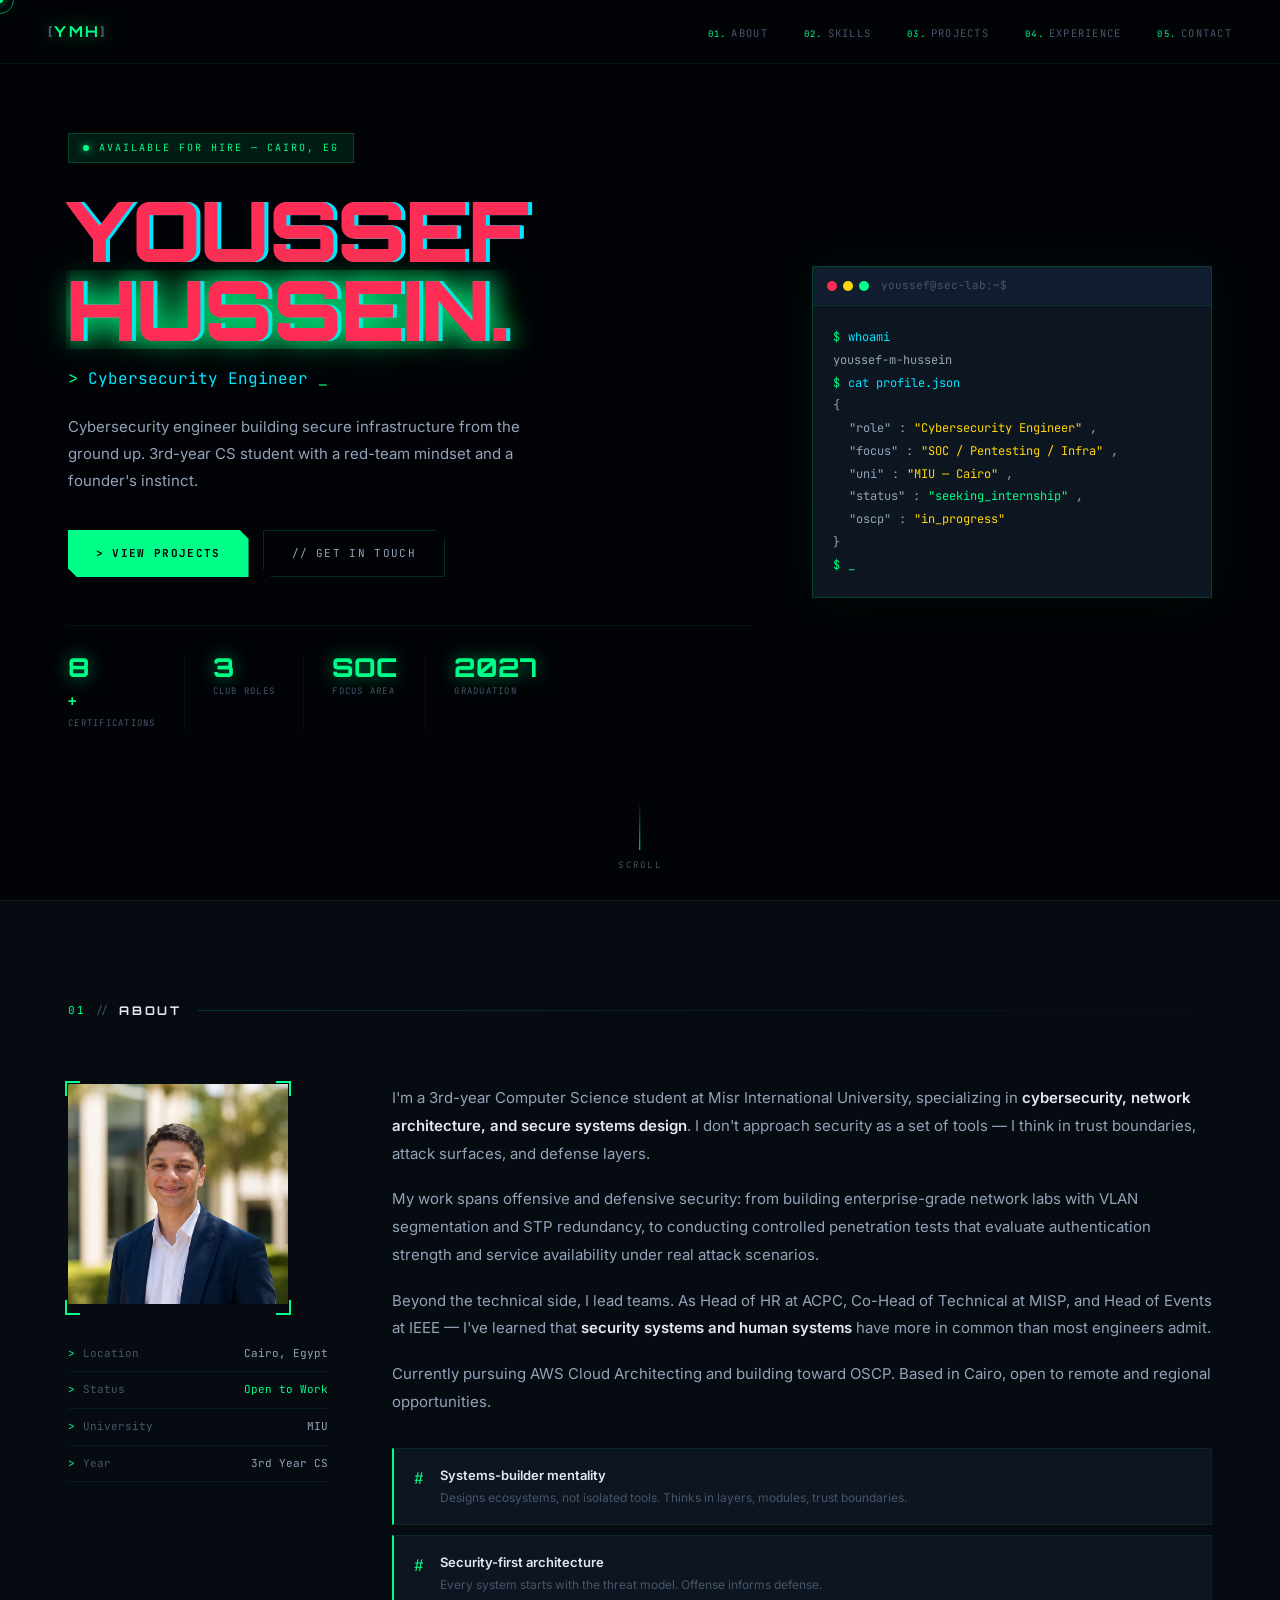
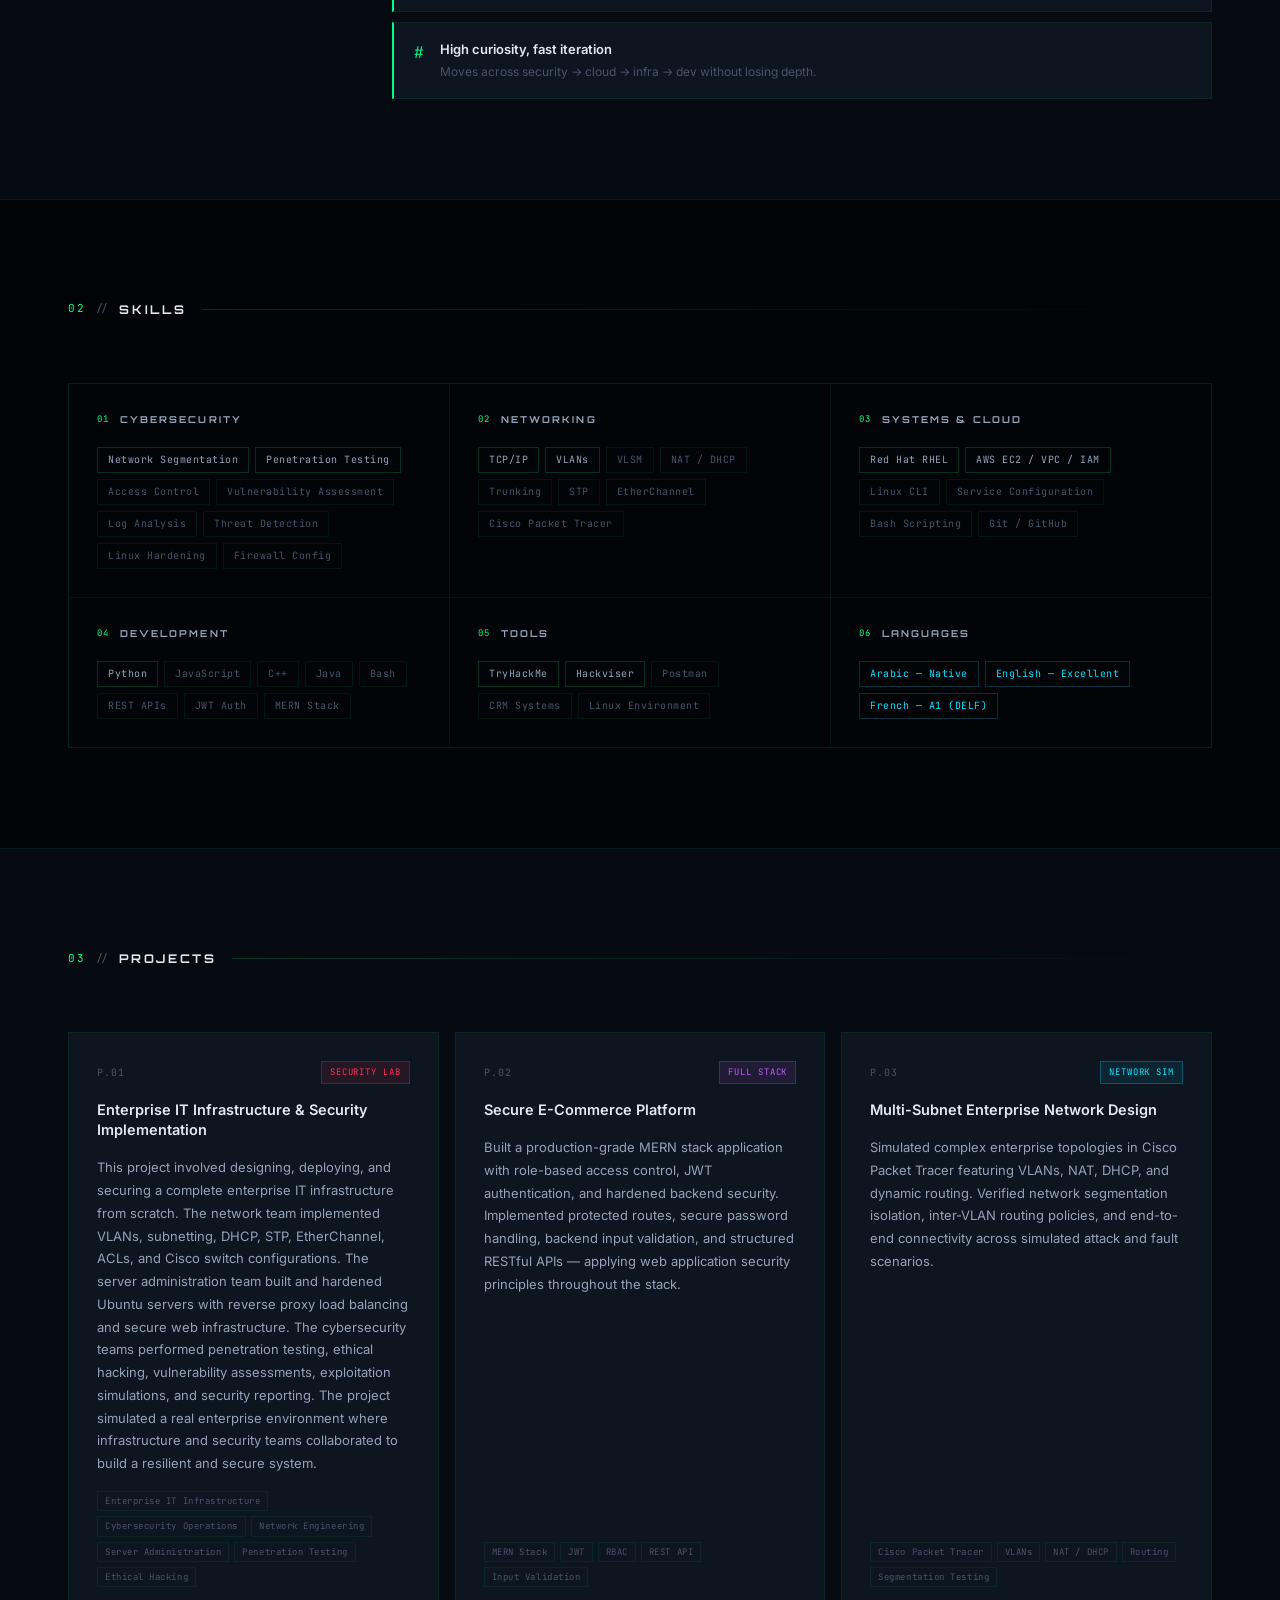
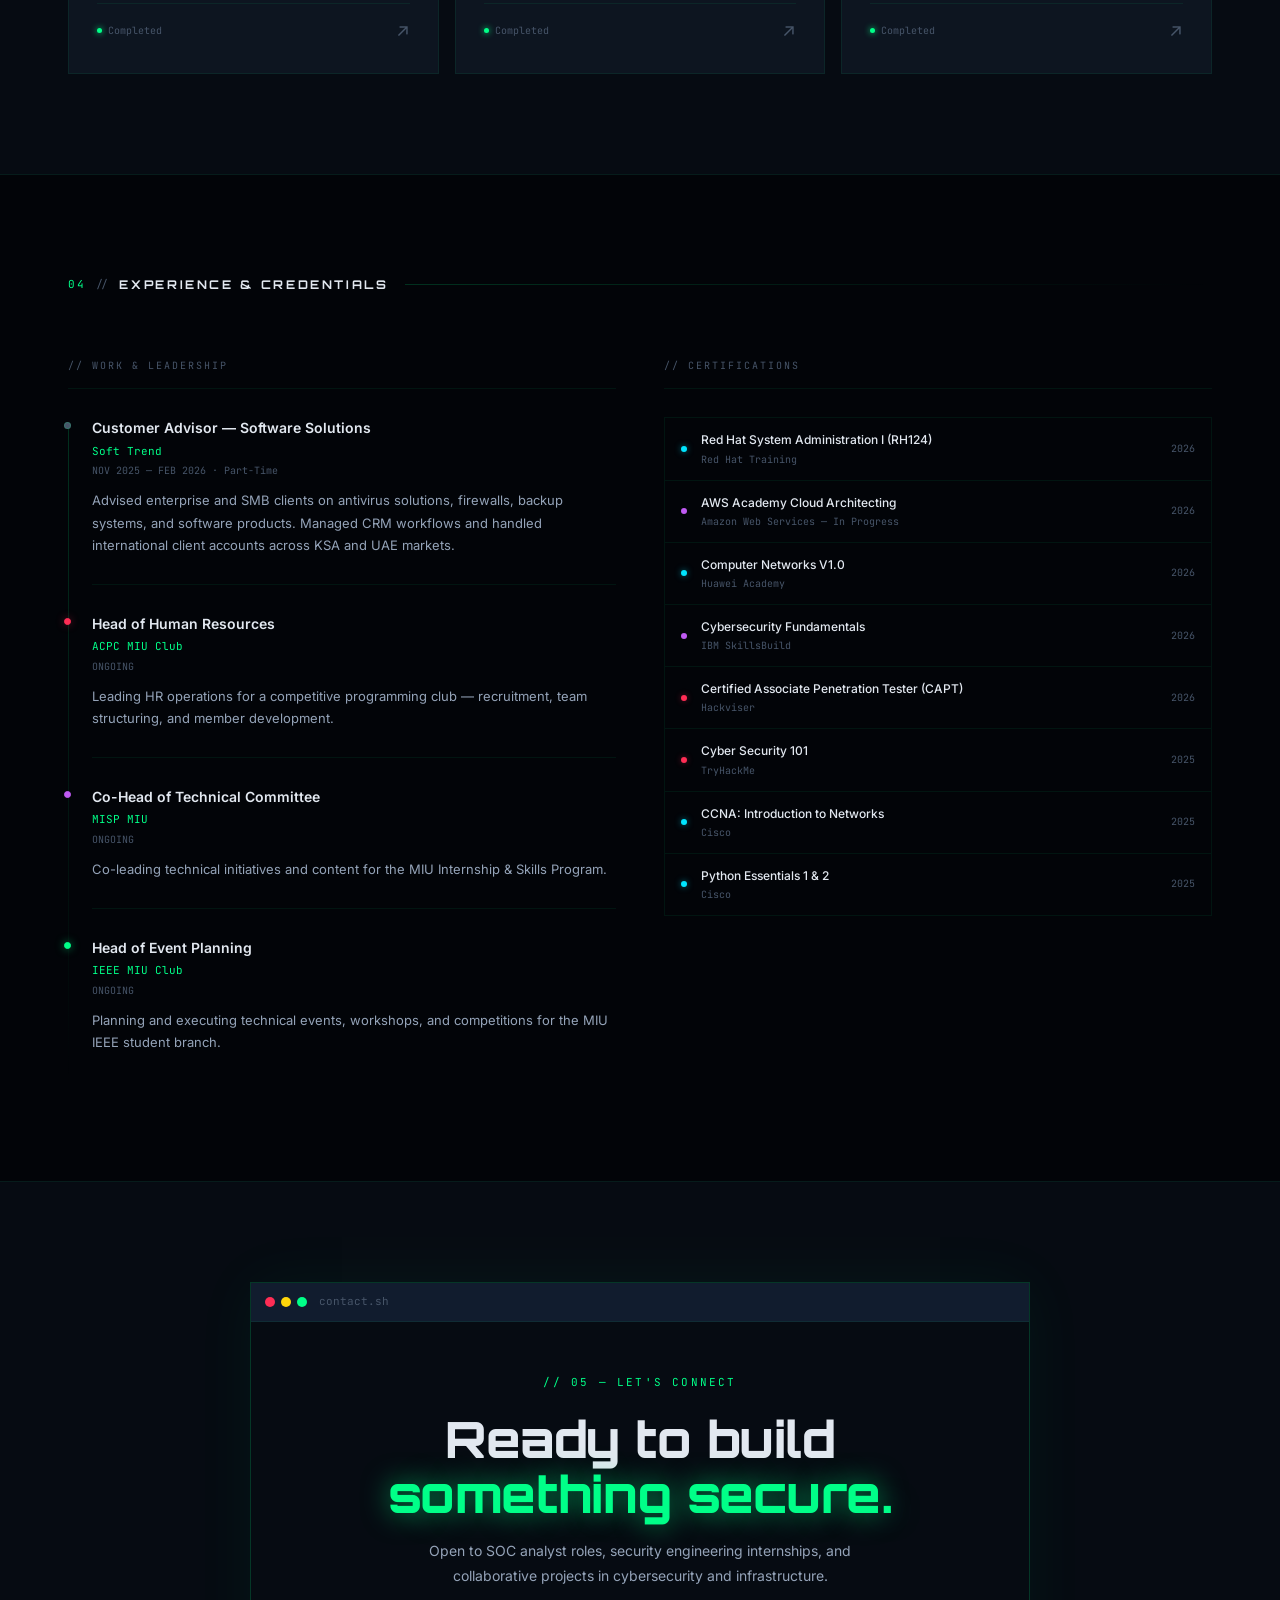
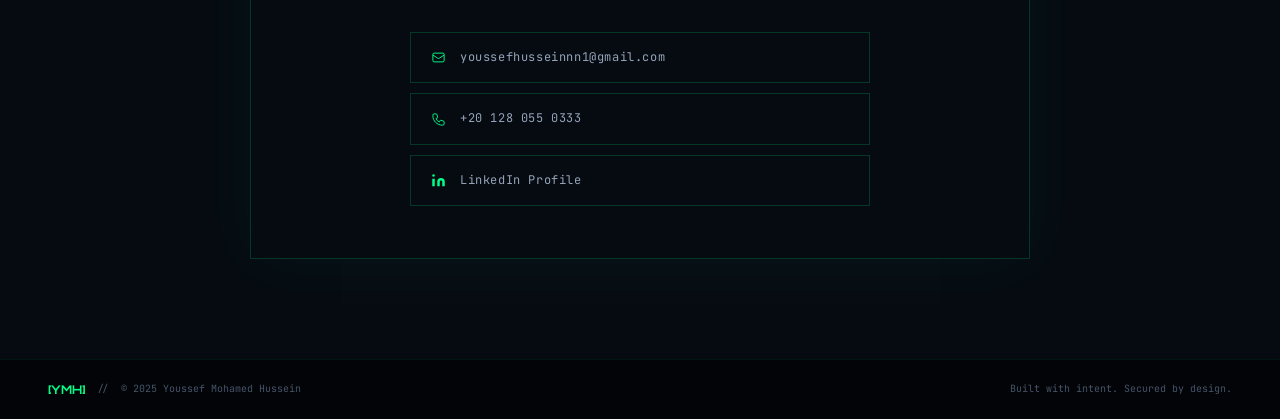
==== commit 086a792a: "add" ====
--- a/index.html
+++ b/index.html
@@ -235,8 +235,13 @@
       <article class="pcard">
         <div class="pc-top"><span class="pc-n">P.01</span><span class="pc-badge badge-red">Security Lab</span></div>
         <h3 class="pc-title">Enterprise IT Infrastructure & Security Implementation</h3>
-        <p class="pc-desc">Designed and deployed a full enterprise network simulation with VLAN segmentation across wired users, wireless users, and servers. Integrated trunking, EtherChannel (LACP), and STP for redundancy. Deployed Red Hat Linux web servers with load balancing, then conducted controlled pentesting — end-to-end infrastructure + adversarial validation.</p>
-        <div class="pc-tags"><span>VLAN Segmentation</span><span>EtherChannel / LACP</span><span>STP</span><span>Red Hat Linux</span><span>Penetration Testing</span><span>Load Balancing</span></div>
+        <p class="pc-desc">This project involved designing, deploying, and securing a complete enterprise IT infrastructure from scratch.
+          The network team implemented VLANs, subnetting, DHCP, STP, EtherChannel, ACLs, and Cisco switch configurations.
+          The server administration team built and hardened Ubuntu servers with reverse proxy load balancing and secure web infrastructure.
+          The cybersecurity teams performed penetration testing, ethical hacking, vulnerability assessments, exploitation simulations, and security reporting.
+          The project simulated a real enterprise environment where infrastructure and security teams collaborated to build a resilient and secure system.
+        </p>
+        <div class="pc-tags"><span>Enterprise IT Infrastructure</span><span>Cybersecurity Operations</span><span>Network Engineering</span><span>Server Administration</span><span>Penetration Testing</span><span>Ethical Hacking</span></div>
         <div class="pc-foot"><span class="pc-st"><span class="psd"></span>Completed</span><span class="pc-arr">↗</span></div>
       </article>
 
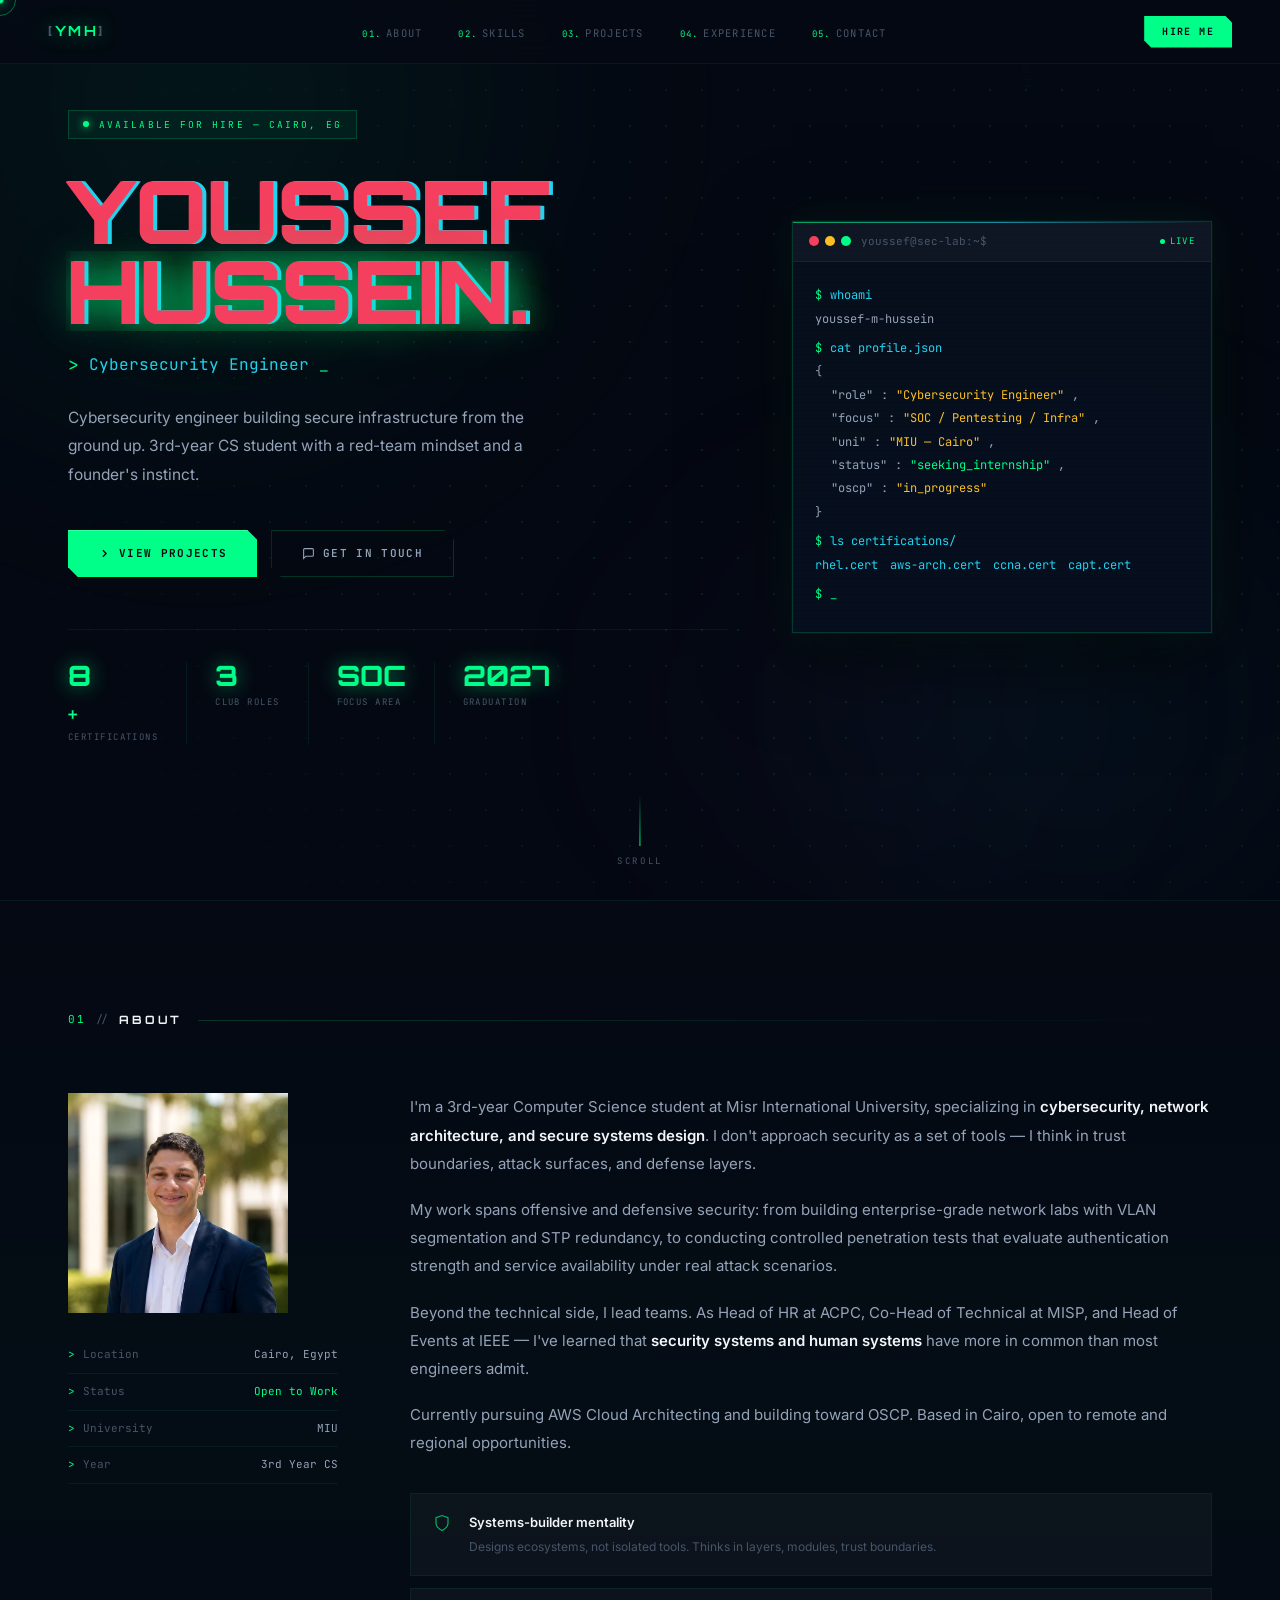
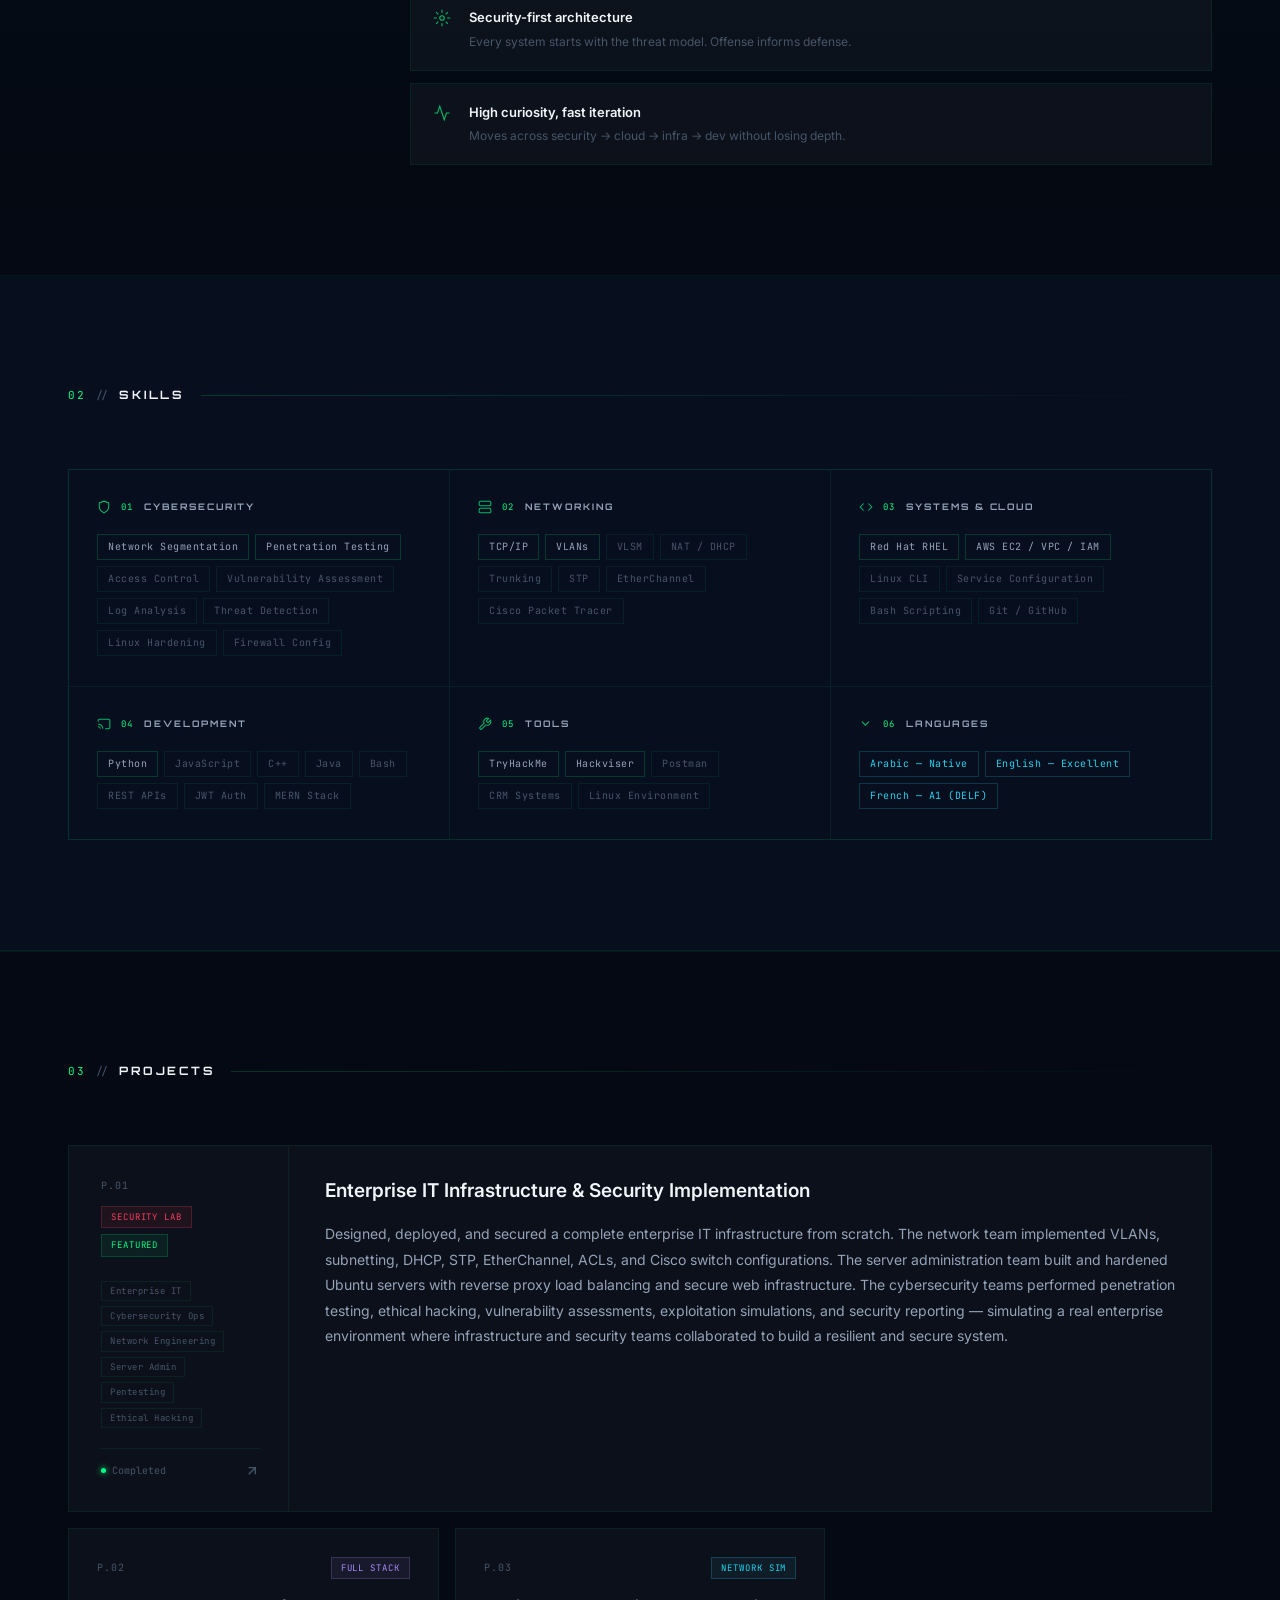
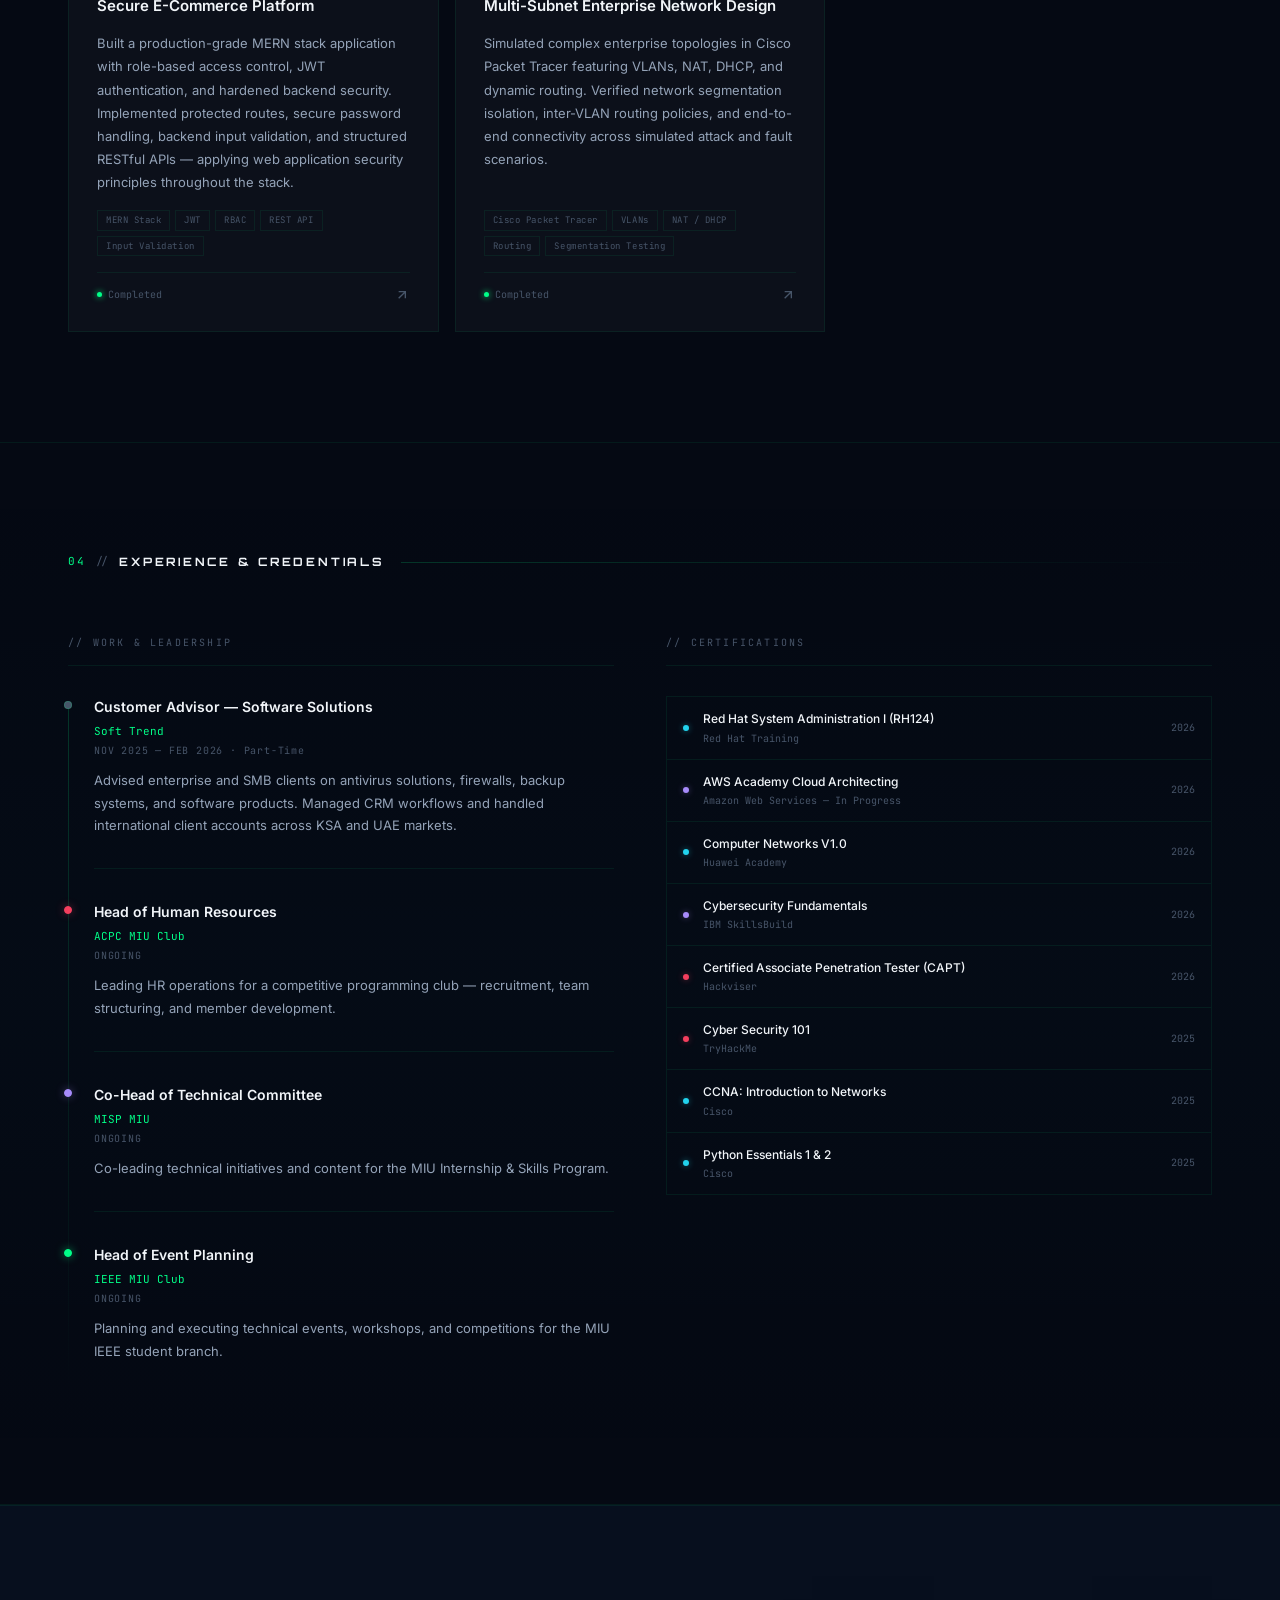
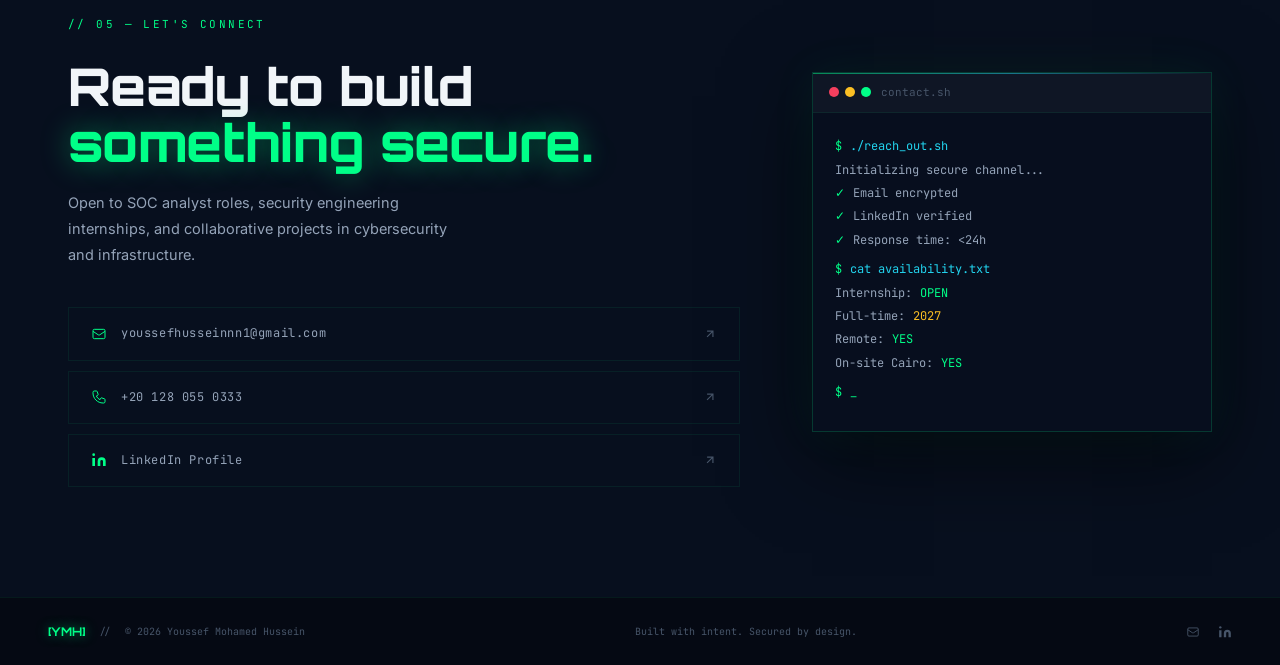
==== commit a8143386: "add" ====
--- a/index.html
+++ b/index.html
@@ -3,7 +3,7 @@
 <head>
 <meta charset="UTF-8">
 <meta name="viewport" content="width=device-width, initial-scale=1.0">
-<title>Youssef Mohamed Hussein // CYBERSEC ENGINEER</title>
+<title>Youssef Mohamed Hussein — Cybersecurity Engineer</title>
 <link rel="preconnect" href="https://fonts.googleapis.com">
 <link rel="preconnect" href="https://fonts.gstatic.com" crossorigin>
 <link href="https://fonts.googleapis.com/css2?family=Orbitron:wght@400;600;700;800;900&family=JetBrains+Mono:ital,wght@0,300;0,400;0,500;0,700;1,400&family=Inter:wght@300;400;500;600;700&display=swap" rel="stylesheet">
@@ -11,8 +11,21 @@
 </head>
 <body>
 
+<!-- Scroll progress -->
+<div id="scroll-progress"></div>
+
+<!-- Ambient background orbs -->
+<div class="ambient-bg" aria-hidden="true">
+  <div class="amb-orb orb-1"></div>
+  <div class="amb-orb orb-2"></div>
+  <div class="amb-orb orb-3"></div>
+</div>
+
+<!-- Custom cursor -->
 <div id="cursor"></div>
 <div id="cursor-ring"></div>
+
+<!-- Matrix rain -->
 <canvas id="matrix-canvas"></canvas>
 
 <!-- NAV -->
@@ -25,9 +38,12 @@
     <li><a href="#experience" data-num="04">Experience</a></li>
     <li><a href="#contact" data-num="05">Contact</a></li>
   </ul>
-  <button class="hamburger" id="hamburger" aria-label="Toggle menu">
-    <span></span><span></span><span></span>
-  </button>
+  <div class="nav-right">
+    <a href="mailto:youssefhusseinnn1@gmail.com" class="nav-cta">Hire Me</a>
+    <button class="hamburger" id="hamburger" aria-label="Toggle menu">
+      <span></span><span></span><span></span>
+    </button>
+  </div>
 </nav>
 
 <div class="mobile-menu" id="mobileMenu">
@@ -42,6 +58,7 @@
 
 <!-- HERO -->
 <section id="hero">
+  <div class="hero-grid-bg" aria-hidden="true"></div>
   <div class="hero-wrap">
     <div class="hero-left">
       <div class="status-bar">
@@ -62,8 +79,14 @@
       <p class="h-desc">Cybersecurity engineer building secure infrastructure from the ground up. 3rd-year CS student with a red-team mindset and a founder's instinct.</p>
 
       <div class="h-cta">
-        <a href="#projects" class="btn btn-primary"><span>&gt;</span> View Projects</a>
-        <a href="#contact" class="btn btn-ghost"><span>//</span> Get In Touch</a>
+        <a href="#projects" class="btn btn-primary">
+          <svg width="13" height="13" viewBox="0 0 24 24" fill="none" stroke="currentColor" stroke-width="2.5"><polyline points="9,18 15,12 9,6"/></svg>
+          View Projects
+        </a>
+        <a href="#contact" class="btn btn-ghost">
+          <svg width="13" height="13" viewBox="0 0 24 24" fill="none" stroke="currentColor" stroke-width="2"><path d="M21 15a2 2 0 01-2 2H7l-4 4V5a2 2 0 012-2h14a2 2 0 012 2z"/></svg>
+          Get In Touch
+        </a>
       </div>
 
       <div class="h-stats">
@@ -94,11 +117,12 @@
         <div class="term-bar">
           <div class="t-dots"><span class="td red"></span><span class="td yellow"></span><span class="td green"></span></div>
           <span class="t-title">youssef@sec-lab:~$</span>
+          <span class="t-live"><span class="t-live-dot"></span>LIVE</span>
         </div>
         <div class="term-body">
           <div class="tl"><span class="tp">$</span><span class="tc">whoami</span></div>
           <div class="tl to">youssef-m-hussein</div>
-          <div class="tl"><span class="tp">$</span><span class="tc">cat profile.json</span></div>
+          <div class="tl mt-sm"><span class="tp">$</span><span class="tc">cat profile.json</span></div>
           <div class="tl to">{</div>
           <div class="tl to ti"><span class="tk">"role"</span>: <span class="tv">"Cybersecurity Engineer"</span>,</div>
           <div class="tl to ti"><span class="tk">"focus"</span>: <span class="tv">"SOC / Pentesting / Infra"</span>,</div>
@@ -106,7 +130,14 @@
           <div class="tl to ti"><span class="tk">"status"</span>: <span class="tv tg">"seeking_internship"</span>,</div>
           <div class="tl to ti"><span class="tk">"oscp"</span>: <span class="tv">"in_progress"</span></div>
           <div class="tl to">}</div>
-          <div class="tl"><span class="tp">$</span><span class="tcb">_</span></div>
+          <div class="tl mt-sm"><span class="tp">$</span><span class="tc">ls certifications/</span></div>
+          <div class="tl to cert-line">
+            <span class="cert-file">rhel.cert</span>
+            <span class="cert-file">aws-arch.cert</span>
+            <span class="cert-file">ccna.cert</span>
+            <span class="cert-file">capt.cert</span>
+          </div>
+          <div class="tl mt-sm"><span class="tp">$</span><span class="tcb">_</span></div>
         </div>
       </div>
     </div>
@@ -127,16 +158,10 @@
     <div class="about-grid">
       <div class="about-left">
         <div class="profile-frame">
-        
-
-            <img src="photo.jpg" alt="Youssef Mohamed Hussein" class="profile-img">
-          
-          <!-- <div class="profile-ph">
-            <svg width="56" height="56" viewBox="0 0 24 24" fill="none" stroke="currentColor" stroke-width="0.8"><path d="M12 2L2 7l10 5 10-5-10-5zM2 17l10 5 10-5M2 12l10 5 10-5"/></svg>
-            <span>YMH</span>
-          </div> -->
+          <img src="photo.jpg" alt="Youssef Mohamed Hussein" class="profile-img">
           <div class="fc tl"></div><div class="fc tr"></div>
           <div class="fc bl"></div><div class="fc br"></div>
+          <div class="profile-scan"></div>
         </div>
         <div class="q-info">
           <div class="qi"><span class="qi-ic">&gt;</span><span class="qi-k">Location</span><span class="qi-v">Cairo, Egypt</span></div>
@@ -151,9 +176,33 @@
         <p>Beyond the technical side, I lead teams. As Head of HR at ACPC, Co-Head of Technical at MISP, and Head of Events at IEEE — I've learned that <strong>security systems and human systems</strong> have more in common than most engineers admit.</p>
         <p>Currently pursuing AWS Cloud Architecting and building toward OSCP. Based in Cairo, open to remote and regional opportunities.</p>
         <div class="traits">
-          <div class="trait"><span class="trait-ic">#</span><div><div class="trait-t">Systems-builder mentality</div><div class="trait-d">Designs ecosystems, not isolated tools. Thinks in layers, modules, trust boundaries.</div></div></div>
-          <div class="trait"><span class="trait-ic">#</span><div><div class="trait-t">Security-first architecture</div><div class="trait-d">Every system starts with the threat model. Offense informs defense.</div></div></div>
-          <div class="trait"><span class="trait-ic">#</span><div><div class="trait-t">High curiosity, fast iteration</div><div class="trait-d">Moves across security → cloud → infra → dev without losing depth.</div></div></div>
+          <div class="trait">
+            <div class="trait-icon">
+              <svg width="18" height="18" viewBox="0 0 24 24" fill="none" stroke="currentColor" stroke-width="1.5"><path d="M12 22s8-4 8-10V5l-8-3-8 3v7c0 6 8 10 8 10z"/></svg>
+            </div>
+            <div>
+              <div class="trait-t">Systems-builder mentality</div>
+              <div class="trait-d">Designs ecosystems, not isolated tools. Thinks in layers, modules, trust boundaries.</div>
+            </div>
+          </div>
+          <div class="trait">
+            <div class="trait-icon">
+              <svg width="18" height="18" viewBox="0 0 24 24" fill="none" stroke="currentColor" stroke-width="1.5"><circle cx="12" cy="12" r="3"/><path d="M12 1v4M12 19v4M4.22 4.22l2.83 2.83M16.95 16.95l2.83 2.83M1 12h4M19 12h4M4.22 19.78l2.83-2.83M16.95 7.05l2.83-2.83"/></svg>
+            </div>
+            <div>
+              <div class="trait-t">Security-first architecture</div>
+              <div class="trait-d">Every system starts with the threat model. Offense informs defense.</div>
+            </div>
+          </div>
+          <div class="trait">
+            <div class="trait-icon">
+              <svg width="18" height="18" viewBox="0 0 24 24" fill="none" stroke="currentColor" stroke-width="1.5"><polyline points="22,12 18,12 15,21 9,3 6,12 2,12"/></svg>
+            </div>
+            <div>
+              <div class="trait-t">High curiosity, fast iteration</div>
+              <div class="trait-d">Moves across security → cloud → infra → dev without losing depth.</div>
+            </div>
+          </div>
         </div>
       </div>
     </div>
@@ -169,7 +218,12 @@
     </div>
     <div class="skills-grid">
       <div class="sg">
-        <div class="sg-hd"><span class="sg-n">01</span><span class="sg-t">CYBERSECURITY</span></div>
+        <div class="sg-hd">
+          <span class="sg-ic">
+            <svg width="14" height="14" viewBox="0 0 24 24" fill="none" stroke="currentColor" stroke-width="1.8"><path d="M12 22s8-4 8-10V5l-8-3-8 3v7c0 6 8 10 8 10z"/></svg>
+          </span>
+          <span class="sg-n">01</span><span class="sg-t">CYBERSECURITY</span>
+        </div>
         <div class="tags">
           <span class="tag hi">Network Segmentation</span><span class="tag hi">Penetration Testing</span>
           <span class="tag">Access Control</span><span class="tag">Vulnerability Assessment</span>
@@ -178,7 +232,12 @@
         </div>
       </div>
       <div class="sg">
-        <div class="sg-hd"><span class="sg-n">02</span><span class="sg-t">NETWORKING</span></div>
+        <div class="sg-hd">
+          <span class="sg-ic">
+            <svg width="14" height="14" viewBox="0 0 24 24" fill="none" stroke="currentColor" stroke-width="1.8"><rect x="2" y="2" width="20" height="8" rx="2"/><rect x="2" y="14" width="20" height="8" rx="2"/><line x1="6" y1="6" x2="6.01" y2="6"/><line x1="6" y1="18" x2="6.01" y2="18"/></svg>
+          </span>
+          <span class="sg-n">02</span><span class="sg-t">NETWORKING</span>
+        </div>
         <div class="tags">
           <span class="tag hi">TCP/IP</span><span class="tag hi">VLANs</span>
           <span class="tag">VLSM</span><span class="tag">NAT / DHCP</span>
@@ -187,7 +246,12 @@
         </div>
       </div>
       <div class="sg">
-        <div class="sg-hd"><span class="sg-n">03</span><span class="sg-t">SYSTEMS & CLOUD</span></div>
+        <div class="sg-hd">
+          <span class="sg-ic">
+            <svg width="14" height="14" viewBox="0 0 24 24" fill="none" stroke="currentColor" stroke-width="1.8"><polyline points="16,18 22,12 16,6"/><polyline points="8,6 2,12 8,18"/></svg>
+          </span>
+          <span class="sg-n">03</span><span class="sg-t">SYSTEMS & CLOUD</span>
+        </div>
         <div class="tags">
           <span class="tag hi">Red Hat RHEL</span><span class="tag hi">AWS EC2 / VPC / IAM</span>
           <span class="tag">Linux CLI</span><span class="tag">Service Configuration</span>
@@ -195,7 +259,12 @@
         </div>
       </div>
       <div class="sg">
-        <div class="sg-hd"><span class="sg-n">04</span><span class="sg-t">DEVELOPMENT</span></div>
+        <div class="sg-hd">
+          <span class="sg-ic">
+            <svg width="14" height="14" viewBox="0 0 24 24" fill="none" stroke="currentColor" stroke-width="1.8"><path d="M2 16.1A5 5 0 0 1 5.9 20M2 12.05A9 9 0 0 1 9.95 20M2 8V6a2 2 0 0 1 2-2h16a2 2 0 0 1 2 2v12a2 2 0 0 1-2 2h-6"/><line x1="2" y1="20" x2="2.01" y2="20"/></svg>
+          </span>
+          <span class="sg-n">04</span><span class="sg-t">DEVELOPMENT</span>
+        </div>
         <div class="tags">
           <span class="tag hi">Python</span><span class="tag">JavaScript</span>
           <span class="tag">C++</span><span class="tag">Java</span>
@@ -204,7 +273,12 @@
         </div>
       </div>
       <div class="sg">
-        <div class="sg-hd"><span class="sg-n">05</span><span class="sg-t">TOOLS</span></div>
+        <div class="sg-hd">
+          <span class="sg-ic">
+            <svg width="14" height="14" viewBox="0 0 24 24" fill="none" stroke="currentColor" stroke-width="1.8"><path d="M14.7 6.3a1 1 0 000 1.4l1.6 1.6a1 1 0 001.4 0l3.77-3.77a6 6 0 01-7.94 7.94l-6.91 6.91a2.12 2.12 0 01-3-3l6.91-6.91a6 6 0 017.94-7.94l-3.76 3.76z"/></svg>
+          </span>
+          <span class="sg-n">05</span><span class="sg-t">TOOLS</span>
+        </div>
         <div class="tags">
           <span class="tag hi">TryHackMe</span><span class="tag hi">Hackviser</span>
           <span class="tag">Postman</span><span class="tag">CRM Systems</span>
@@ -212,7 +286,12 @@
         </div>
       </div>
       <div class="sg">
-        <div class="sg-hd"><span class="sg-n">06</span><span class="sg-t">LANGUAGES</span></div>
+        <div class="sg-hd">
+          <span class="sg-ic">
+            <svg width="14" height="14" viewBox="0 0 24 24" fill="none" stroke="currentColor" stroke-width="1.8"><path d="M5 8l6 6 6-6"/></svg>
+          </span>
+          <span class="sg-n">06</span><span class="sg-t">LANGUAGES</span>
+        </div>
         <div class="tags">
           <span class="tag lang">Arabic — Native</span>
           <span class="tag lang">English — Excellent</span>
@@ -232,33 +311,52 @@
     </div>
     <div class="proj-grid">
 
+      <article class="pcard pcard-featured">
+        <div class="pcard-glow" aria-hidden="true"></div>
+        <div class="pf-left">
+          <div class="pc-top">
+            <span class="pc-n">P.01</span>
+          </div>
+          <div class="pc-badges" style="margin-top:12px">
+            <span class="pc-badge badge-red">Security Lab</span>
+            <span class="pc-badge badge-featured">Featured</span>
+          </div>
+          <div class="pf-left-bottom">
+            <div class="pc-tags">
+              <span>Enterprise IT</span><span>Cybersecurity Ops</span>
+              <span>Network Engineering</span><span>Server Admin</span>
+              <span>Pentesting</span><span>Ethical Hacking</span>
+            </div>
+            <div class="pc-foot" style="margin-top:20px">
+              <span class="pc-st"><span class="psd"></span>Completed</span>
+              <span class="pc-arr">
+                <svg width="16" height="16" viewBox="0 0 24 24" fill="none" stroke="currentColor" stroke-width="2"><path d="M7 17L17 7M7 7h10v10"/></svg>
+              </span>
+            </div>
+          </div>
+        </div>
+        <div class="pf-right">
+          <h3 class="pc-title">Enterprise IT Infrastructure &amp; Security Implementation</h3>
+          <p class="pc-desc">Designed, deployed, and secured a complete enterprise IT infrastructure from scratch. The network team implemented VLANs, subnetting, DHCP, STP, EtherChannel, ACLs, and Cisco switch configurations. The server administration team built and hardened Ubuntu servers with reverse proxy load balancing and secure web infrastructure. The cybersecurity teams performed penetration testing, ethical hacking, vulnerability assessments, exploitation simulations, and security reporting — simulating a real enterprise environment where infrastructure and security teams collaborated to build a resilient and secure system.</p>
+        </div>
+      </article>
+
       <article class="pcard">
-        <div class="pc-top"><span class="pc-n">P.01</span><span class="pc-badge badge-red">Security Lab</span></div>
-        <h3 class="pc-title">Enterprise IT Infrastructure & Security Implementation</h3>
-        <p class="pc-desc">This project involved designing, deploying, and securing a complete enterprise IT infrastructure from scratch.
-          The network team implemented VLANs, subnetting, DHCP, STP, EtherChannel, ACLs, and Cisco switch configurations.
-          The server administration team built and hardened Ubuntu servers with reverse proxy load balancing and secure web infrastructure.
-          The cybersecurity teams performed penetration testing, ethical hacking, vulnerability assessments, exploitation simulations, and security reporting.
-          The project simulated a real enterprise environment where infrastructure and security teams collaborated to build a resilient and secure system.
-        </p>
-        <div class="pc-tags"><span>Enterprise IT Infrastructure</span><span>Cybersecurity Operations</span><span>Network Engineering</span><span>Server Administration</span><span>Penetration Testing</span><span>Ethical Hacking</span></div>
-        <div class="pc-foot"><span class="pc-st"><span class="psd"></span>Completed</span><span class="pc-arr">↗</span></div>
-      </article>
-
-      <article class="pcard">
+        <div class="pcard-glow" aria-hidden="true"></div>
         <div class="pc-top"><span class="pc-n">P.02</span><span class="pc-badge badge-purple">Full Stack</span></div>
         <h3 class="pc-title">Secure E-Commerce Platform</h3>
         <p class="pc-desc">Built a production-grade MERN stack application with role-based access control, JWT authentication, and hardened backend security. Implemented protected routes, secure password handling, backend input validation, and structured RESTful APIs — applying web application security principles throughout the stack.</p>
         <div class="pc-tags"><span>MERN Stack</span><span>JWT</span><span>RBAC</span><span>REST API</span><span>Input Validation</span></div>
-        <div class="pc-foot"><span class="pc-st"><span class="psd"></span>Completed</span><span class="pc-arr">↗</span></div>
+        <div class="pc-foot"><span class="pc-st"><span class="psd"></span>Completed</span><span class="pc-arr"><svg width="16" height="16" viewBox="0 0 24 24" fill="none" stroke="currentColor" stroke-width="2"><path d="M7 17L17 7M7 7h10v10"/></svg></span></div>
       </article>
 
       <article class="pcard">
+        <div class="pcard-glow" aria-hidden="true"></div>
         <div class="pc-top"><span class="pc-n">P.03</span><span class="pc-badge badge-cyan">Network Sim</span></div>
         <h3 class="pc-title">Multi-Subnet Enterprise Network Design</h3>
         <p class="pc-desc">Simulated complex enterprise topologies in Cisco Packet Tracer featuring VLANs, NAT, DHCP, and dynamic routing. Verified network segmentation isolation, inter-VLAN routing policies, and end-to-end connectivity across simulated attack and fault scenarios.</p>
         <div class="pc-tags"><span>Cisco Packet Tracer</span><span>VLANs</span><span>NAT / DHCP</span><span>Routing</span><span>Segmentation Testing</span></div>
-        <div class="pc-foot"><span class="pc-st"><span class="psd"></span>Completed</span><span class="pc-arr">↗</span></div>
+        <div class="pc-foot"><span class="pc-st"><span class="psd"></span>Completed</span><span class="pc-arr"><svg width="16" height="16" viewBox="0 0 24 24" fill="none" stroke="currentColor" stroke-width="2"><path d="M7 17L17 7M7 7h10v10"/></svg></span></div>
       </article>
 
     </div>
@@ -318,14 +416,46 @@
       <div class="certs-col">
         <div class="col-lbl">// CERTIFICATIONS</div>
         <div class="cert-list">
-          <div class="cert"><div class="cdot c-cyan"></div><div class="ci"><div class="cn">Red Hat System Administration I (RH124)</div><div class="ciss">Red Hat Training</div></div><div class="cy">2026</div></div>
-          <div class="cert"><div class="cdot c-purple"></div><div class="ci"><div class="cn">AWS Academy Cloud Architecting</div><div class="ciss">Amazon Web Services — In Progress</div></div><div class="cy">2026</div></div>
-          <div class="cert"><div class="cdot c-cyan"></div><div class="ci"><div class="cn">Computer Networks V1.0</div><div class="ciss">Huawei Academy</div></div><div class="cy">2026</div></div>
-          <div class="cert"><div class="cdot c-purple"></div><div class="ci"><div class="cn">Cybersecurity Fundamentals</div><div class="ciss">IBM SkillsBuild</div></div><div class="cy">2026</div></div>
-          <div class="cert"><div class="cdot c-red"></div><div class="ci"><div class="cn">Certified Associate Penetration Tester (CAPT)</div><div class="ciss">Hackviser</div></div><div class="cy">2026</div></div>
-          <div class="cert"><div class="cdot c-red"></div><div class="ci"><div class="cn">Cyber Security 101</div><div class="ciss">TryHackMe</div></div><div class="cy">2025</div></div>
-          <div class="cert"><div class="cdot c-cyan"></div><div class="ci"><div class="cn">CCNA: Introduction to Networks</div><div class="ciss">Cisco</div></div><div class="cy">2025</div></div>
-          <div class="cert"><div class="cdot c-cyan"></div><div class="ci"><div class="cn">Python Essentials 1 & 2</div><div class="ciss">Cisco</div></div><div class="cy">2025</div></div>
+          <div class="cert">
+            <div class="cdot c-cyan"></div>
+            <div class="ci"><div class="cn">Red Hat System Administration I (RH124)</div><div class="ciss">Red Hat Training</div></div>
+            <div class="cy">2026</div>
+          </div>
+          <div class="cert">
+            <div class="cdot c-purple"></div>
+            <div class="ci"><div class="cn">AWS Academy Cloud Architecting</div><div class="ciss">Amazon Web Services — In Progress</div></div>
+            <div class="cy">2026</div>
+          </div>
+          <div class="cert">
+            <div class="cdot c-cyan"></div>
+            <div class="ci"><div class="cn">Computer Networks V1.0</div><div class="ciss">Huawei Academy</div></div>
+            <div class="cy">2026</div>
+          </div>
+          <div class="cert">
+            <div class="cdot c-purple"></div>
+            <div class="ci"><div class="cn">Cybersecurity Fundamentals</div><div class="ciss">IBM SkillsBuild</div></div>
+            <div class="cy">2026</div>
+          </div>
+          <div class="cert">
+            <div class="cdot c-red"></div>
+            <div class="ci"><div class="cn">Certified Associate Penetration Tester (CAPT)</div><div class="ciss">Hackviser</div></div>
+            <div class="cy">2026</div>
+          </div>
+          <div class="cert">
+            <div class="cdot c-red"></div>
+            <div class="ci"><div class="cn">Cyber Security 101</div><div class="ciss">TryHackMe</div></div>
+            <div class="cy">2025</div>
+          </div>
+          <div class="cert">
+            <div class="cdot c-cyan"></div>
+            <div class="ci"><div class="cn">CCNA: Introduction to Networks</div><div class="ciss">Cisco</div></div>
+            <div class="cy">2025</div>
+          </div>
+          <div class="cert">
+            <div class="cdot c-cyan"></div>
+            <div class="ci"><div class="cn">Python Essentials 1 &amp; 2</div><div class="ciss">Cisco</div></div>
+            <div class="cy">2025</div>
+          </div>
         </div>
       </div>
     </div>
@@ -335,28 +465,48 @@
 <!-- CONTACT -->
 <section id="contact">
   <div class="container">
-    <div class="contact-box">
-      <div class="term-bar">
-        <div class="t-dots"><span class="td red"></span><span class="td yellow"></span><span class="td green"></span></div>
-        <span class="t-title">contact.sh</span>
-      </div>
-      <div class="contact-body">
-        <div class="ct-tag">// 05 — LET'S CONNECT</div>
+    <div class="contact-inner">
+      <div class="ct-left">
+        <div class="ct-eyebrow">// 05 — LET'S CONNECT</div>
         <h2 class="ct-heading">Ready to build<br><em>something secure.</em></h2>
         <p class="ct-sub">Open to SOC analyst roles, security engineering internships, and collaborative projects in cybersecurity and infrastructure.</p>
         <div class="ct-links">
           <a href="mailto:youssefhusseinnn1@gmail.com" class="ct-btn">
-            <svg width="15" height="15" fill="none" stroke="currentColor" stroke-width="1.5" viewBox="0 0 24 24"><path d="M3 8l7.89 5.26a2 2 0 002.22 0L21 8M5 19h14a2 2 0 002-2V7a2 2 0 00-2-2H5a2 2 0 00-2 2v10a2 2 0 002 2z"/></svg>
-            youssefhusseinnn1@gmail.com
+            <svg width="16" height="16" fill="none" stroke="currentColor" stroke-width="1.5" viewBox="0 0 24 24"><path d="M3 8l7.89 5.26a2 2 0 002.22 0L21 8M5 19h14a2 2 0 002-2V7a2 2 0 00-2-2H5a2 2 0 00-2 2v10a2 2 0 002 2z"/></svg>
+            <span>youssefhusseinnn1@gmail.com</span>
+            <svg class="ct-arr" width="14" height="14" viewBox="0 0 24 24" fill="none" stroke="currentColor" stroke-width="2"><path d="M7 17L17 7M7 7h10v10"/></svg>
           </a>
           <a href="tel:+201280550333" class="ct-btn">
-            <svg width="15" height="15" fill="none" stroke="currentColor" stroke-width="1.5" viewBox="0 0 24 24"><path d="M3 5a2 2 0 012-2h3.28a1 1 0 01.948.684l1.498 4.493a1 1 0 01-.502 1.21l-2.257 1.13a11.042 11.042 0 005.516 5.516l1.13-2.257a1 1 0 011.21-.502l4.493 1.498a1 1 0 01.684.949V19a2 2 0 01-2 2h-1C9.716 21 3 14.284 3 6V5z"/></svg>
-            +20 128 055 0333
+            <svg width="16" height="16" fill="none" stroke="currentColor" stroke-width="1.5" viewBox="0 0 24 24"><path d="M3 5a2 2 0 012-2h3.28a1 1 0 01.948.684l1.498 4.493a1 1 0 01-.502 1.21l-2.257 1.13a11.042 11.042 0 005.516 5.516l1.13-2.257a1 1 0 011.21-.502l4.493 1.498a1 1 0 01.684.949V19a2 2 0 01-2 2h-1C9.716 21 3 14.284 3 6V5z"/></svg>
+            <span>+20 128 055 0333</span>
+            <svg class="ct-arr" width="14" height="14" viewBox="0 0 24 24" fill="none" stroke="currentColor" stroke-width="2"><path d="M7 17L17 7M7 7h10v10"/></svg>
           </a>
           <a href="https://linkedin.com" target="_blank" rel="noopener" class="ct-btn">
-            <svg width="15" height="15" fill="currentColor" viewBox="0 0 24 24"><path d="M16 8a6 6 0 016 6v7h-4v-7a2 2 0 00-2-2 2 2 0 00-2 2v7h-4v-7a6 6 0 016-6zM2 9h4v12H2z"/><circle cx="4" cy="4" r="2"/></svg>
-            LinkedIn Profile
+            <svg width="16" height="16" fill="currentColor" viewBox="0 0 24 24"><path d="M16 8a6 6 0 016 6v7h-4v-7a2 2 0 00-2-2 2 2 0 00-2 2v7h-4v-7a6 6 0 016-6zM2 9h4v12H2z"/><circle cx="4" cy="4" r="2"/></svg>
+            <span>LinkedIn Profile</span>
+            <svg class="ct-arr" width="14" height="14" viewBox="0 0 24 24" fill="none" stroke="currentColor" stroke-width="2"><path d="M7 17L17 7M7 7h10v10"/></svg>
           </a>
+        </div>
+      </div>
+      <div class="ct-right">
+        <div class="ct-terminal">
+          <div class="term-bar">
+            <div class="t-dots"><span class="td red"></span><span class="td yellow"></span><span class="td green"></span></div>
+            <span class="t-title">contact.sh</span>
+          </div>
+          <div class="term-body">
+            <div class="tl"><span class="tp">$</span><span class="tc">./reach_out.sh</span></div>
+            <div class="tl to">Initializing secure channel...</div>
+            <div class="tl to"><span class="tg">✓</span> Email encrypted</div>
+            <div class="tl to"><span class="tg">✓</span> LinkedIn verified</div>
+            <div class="tl to"><span class="tg">✓</span> Response time: &lt;24h</div>
+            <div class="tl mt-sm"><span class="tp">$</span><span class="tc">cat availability.txt</span></div>
+            <div class="tl to">Internship: <span class="tg">OPEN</span></div>
+            <div class="tl to">Full-time: <span class="tv">2027</span></div>
+            <div class="tl to">Remote: <span class="tg">YES</span></div>
+            <div class="tl to">On-site Cairo: <span class="tg">YES</span></div>
+            <div class="tl mt-sm"><span class="tp">$</span><span class="tcb">_</span></div>
+          </div>
         </div>
       </div>
     </div>
@@ -367,9 +517,17 @@
   <div class="ft-left">
     <span class="ft-logo">[YMH]</span>
     <span class="ft-sep">//</span>
-    <span class="ft-copy">© 2025 Youssef Mohamed Hussein</span>
-  </div>
-  <div class="ft-right">Built with intent. Secured by design.</div>
+    <span class="ft-copy">© 2026 Youssef Mohamed Hussein</span>
+  </div>
+  <div class="ft-center">Built with intent. Secured by design.</div>
+  <div class="ft-right">
+    <a href="mailto:youssefhusseinnn1@gmail.com" class="ft-link" aria-label="Email">
+      <svg width="14" height="14" fill="none" stroke="currentColor" stroke-width="1.5" viewBox="0 0 24 24"><path d="M3 8l7.89 5.26a2 2 0 002.22 0L21 8M5 19h14a2 2 0 002-2V7a2 2 0 00-2-2H5a2 2 0 00-2 2v10a2 2 0 002 2z"/></svg>
+    </a>
+    <a href="https://linkedin.com" target="_blank" rel="noopener" class="ft-link" aria-label="LinkedIn">
+      <svg width="14" height="14" fill="currentColor" viewBox="0 0 24 24"><path d="M16 8a6 6 0 016 6v7h-4v-7a2 2 0 00-2-2 2 2 0 00-2 2v7h-4v-7a6 6 0 016-6zM2 9h4v12H2z"/><circle cx="4" cy="4" r="2"/></svg>
+    </a>
+  </div>
 </footer>
 
 <script src="script.js"></script>
--- a/style.css
+++ b/style.css
@@ -5,27 +5,33 @@
 
 /* ===== TOKENS ===== */
 :root {
-  --bg:       #020408;
-  --bg2:      #060b12;
-  --bg3:      #0a1019;
-  --surf:     #0d1520;
-  --surf2:    #111c2e;
-  --b:        rgba(0,255,136,.07);
-  --bm:       rgba(0,255,136,.18);
-  --bh:       rgba(0,255,136,.35);
-  --g:        #00ff88;
-  --g-dim:    rgba(0,255,136,.55);
-  --g-glow:   rgba(0,255,136,.10);
-  --cyan:     #00e5ff;
-  --red:      #ff2d55;
-  --purple:   #bf5af2;
-  --yellow:   #ffd60a;
-  --txt:      #e2e8f0;
-  --txt2:     #94a3b8;
-  --txt3:     #475569;
-  --mono:     'JetBrains Mono', monospace;
-  --head:     'Orbitron', sans-serif;
-  --body:     'Inter', sans-serif;
+  --bg:        #050913;
+  --bg2:       #070f1e;
+  --bg3:       #0a1628;
+  --surf:      rgba(255,255,255,0.03);
+  --surf2:     rgba(255,255,255,0.055);
+  --surf3:     rgba(255,255,255,0.08);
+  --b:         rgba(0,255,136,.07);
+  --bm:        rgba(0,255,136,.18);
+  --bh:        rgba(0,255,136,.38);
+  --g:         #00ff88;
+  --g-dim:     rgba(0,255,136,.55);
+  --g-glow:    rgba(0,255,136,.10);
+  --cyan:      #22d3ee;
+  --cyan-dim:  rgba(34,211,238,.45);
+  --red:       #f43f5e;
+  --red-dim:   rgba(244,63,94,.4);
+  --purple:    #a78bfa;
+  --purple-dim:rgba(167,139,250,.4);
+  --amber:     #fbbf24;
+  --txt:       #f1f5f9;
+  --txt2:      #94a3b8;
+  --txt3:      #475569;
+  --mono:      'JetBrains Mono', monospace;
+  --head:      'Orbitron', sans-serif;
+  --body:      'Inter', sans-serif;
+  --shadow-lg: 0 24px 80px rgba(0,0,0,.6);
+  --shadow-glow: 0 0 40px rgba(0,255,136,.08);
 }
 
 html { scroll-behavior: smooth; }
@@ -39,67 +45,147 @@
   line-height: 1.6;
 }
 
+/* ===== SCROLL PROGRESS ===== */
+#scroll-progress {
+  position: fixed;
+  top: 0; left: 0;
+  height: 2px;
+  width: 0%;
+  background: linear-gradient(90deg, var(--g), var(--cyan));
+  box-shadow: 0 0 12px var(--g);
+  z-index: 9999;
+  transition: width .08s linear;
+}
+
+/* ===== AMBIENT BG ORBS ===== */
+.ambient-bg {
+  position: fixed; inset: 0;
+  pointer-events: none; z-index: 0;
+  overflow: hidden;
+}
+.amb-orb {
+  position: absolute; border-radius: 50%;
+  filter: blur(100px);
+}
+.orb-1 {
+  width: 900px; height: 900px;
+  background: radial-gradient(circle, rgba(0,255,136,.07) 0%, transparent 70%);
+  top: -350px; left: -250px;
+  animation: orbFloat1 28s ease-in-out infinite;
+}
+.orb-2 {
+  width: 700px; height: 700px;
+  background: radial-gradient(circle, rgba(34,211,238,.05) 0%, transparent 70%);
+  bottom: -150px; right: -150px;
+  animation: orbFloat2 22s ease-in-out infinite;
+}
+.orb-3 {
+  width: 600px; height: 600px;
+  background: radial-gradient(circle, rgba(167,139,250,.04) 0%, transparent 70%);
+  top: 45%; right: 8%;
+  animation: orbFloat3 32s ease-in-out infinite;
+}
+@keyframes orbFloat1 {
+  0%,100% { transform: translate(0,0); }
+  33%     { transform: translate(60px,50px); }
+  66%     { transform: translate(-30px,70px); }
+}
+@keyframes orbFloat2 {
+  0%,100% { transform: translate(0,0); }
+  50%     { transform: translate(-50px,-70px); }
+}
+@keyframes orbFloat3 {
+  0%,100% { transform: translate(0,0); }
+  25%     { transform: translate(50px,-35px); }
+  75%     { transform: translate(-40px,55px); }
+}
+
 /* ===== MATRIX CANVAS ===== */
 #matrix-canvas {
   position: fixed; inset: 0;
-  pointer-events: none; z-index: 0;
-  opacity: .032;
+  pointer-events: none; z-index: 1;
+  opacity: .025;
 }
 
 /* ===== CURSOR ===== */
 #cursor {
-  position: fixed; width: 6px; height: 6px;
+  position: fixed; width: 7px; height: 7px;
   background: var(--g); border-radius: 50%;
   pointer-events: none; z-index: 9999;
   transform: translate(-50%,-50%);
-  box-shadow: 0 0 10px var(--g), 0 0 20px var(--g-dim);
+  box-shadow: 0 0 12px var(--g), 0 0 24px var(--g-dim);
   mix-blend-mode: screen;
   transition: width .15s, height .15s, background .15s;
 }
 #cursor-ring {
-  position: fixed; width: 28px; height: 28px;
-  border: 1px solid var(--g-dim); border-radius: 50%;
+  position: fixed; width: 32px; height: 32px;
+  border: 1px solid rgba(0,255,136,.4); border-radius: 50%;
   pointer-events: none; z-index: 9998;
   transform: translate(-50%,-50%);
-  transition: width .2s ease, height .2s ease, border-color .2s;
+  transition: width .22s ease, height .22s ease, border-color .22s;
 }
 body:has(a:hover) #cursor,
-body:has(button:hover) #cursor  { width: 12px; height: 12px; background: var(--cyan); }
+body:has(button:hover) #cursor  { width: 14px; height: 14px; background: var(--cyan); }
 body:has(a:hover) #cursor-ring,
-body:has(button:hover) #cursor-ring { width: 44px; height: 44px; border-color: var(--cyan); }
+body:has(button:hover) #cursor-ring { width: 48px; height: 48px; border-color: var(--cyan); }
 
 /* ===== LAYOUT ===== */
 .container { max-width: 1240px; margin: 0 auto; padding: 0 48px; }
-section { position: relative; z-index: 2; padding: 100px 0; }
+section { position: relative; z-index: 2; padding: 110px 0; }
 
 /* ===== NAV ===== */
 #navbar {
   position: fixed; inset: 0 0 auto 0; height: 64px;
   display: flex; align-items: center; justify-content: space-between;
   padding: 0 48px; z-index: 500;
-  background: rgba(2,4,8,.88); backdrop-filter: blur(14px);
+  background: rgba(5,9,19,.82); backdrop-filter: blur(20px) saturate(1.3);
   border-bottom: 1px solid var(--b);
-  transition: border-color .3s;
-}
-#navbar.scrolled { border-color: var(--bm); }
+  transition: border-color .3s, background .3s;
+}
+#navbar.scrolled {
+  border-color: var(--bm);
+  background: rgba(5,9,19,.92);
+}
 
 .nav-logo {
-  font-family: var(--head); font-size: 15px; font-weight: 700;
-  color: var(--g); text-decoration: none; letter-spacing: .15em;
-  text-shadow: 0 0 18px var(--g-dim);
-}
+  font-family: var(--head); font-size: 14px; font-weight: 700;
+  color: var(--g); text-decoration: none; letter-spacing: .18em;
+  text-shadow: 0 0 20px var(--g-dim);
+  transition: text-shadow .2s;
+}
+.nav-logo:hover { text-shadow: 0 0 30px var(--g); }
 .lb { color: var(--txt3); }
 
 .nav-links { display: flex; gap: 36px; list-style: none; }
 .nav-links a {
   font-family: var(--mono); font-size: 10.5px; color: var(--txt3);
   text-decoration: none; letter-spacing: .12em; text-transform: uppercase;
-  transition: color .2s;
-}
-.nav-links a::before { content: attr(data-num)'.'; color: var(--g); margin-right: 5px; font-size: 9px; }
-.nav-links a:hover { color: var(--g); }
-
-/* Hamburger */
+  transition: color .2s; position: relative; padding-bottom: 2px;
+}
+.nav-links a::before {
+  content: attr(data-num)'.';
+  color: var(--g); margin-right: 5px; font-size: 9px;
+}
+.nav-links a::after {
+  content: ''; position: absolute; bottom: -2px; left: 0;
+  width: 0; height: 1px; background: var(--g);
+  transition: width .25s ease;
+}
+.nav-links a:hover { color: var(--txt); }
+.nav-links a:hover::after { width: 100%; }
+
+.nav-right { display: flex; align-items: center; gap: 20px; }
+
+.nav-cta {
+  font-family: var(--mono); font-size: 10px; letter-spacing: .14em;
+  text-transform: uppercase; color: var(--bg); background: var(--g);
+  text-decoration: none; padding: 8px 18px;
+  clip-path: polygon(0 0,calc(100% - 7px) 0,100% 7px,100% 100%,7px 100%,0 calc(100% - 7px));
+  transition: background .2s, box-shadow .2s;
+  font-weight: 700;
+}
+.nav-cta:hover { background: #fff; box-shadow: 0 0 20px rgba(0,255,136,.4); }
+
 .hamburger {
   display: none; flex-direction: column; gap: 5px;
   background: none; border: none; cursor: none; padding: 6px;
@@ -109,11 +195,10 @@
 .hamburger.active span:nth-child(2) { opacity: 0; }
 .hamburger.active span:nth-child(3) { transform: rotate(-45deg) translate(4.5px,-4.5px); }
 
-/* Mobile menu */
 .mobile-menu {
   position: fixed; top: 64px; right: -100%; width: min(320px,100%);
-  height: calc(100vh - 64px); background: rgba(6,11,18,.98);
-  backdrop-filter: blur(20px); border-left: 1px solid var(--bm);
+  height: calc(100vh - 64px); background: rgba(5,9,19,.98);
+  backdrop-filter: blur(24px); border-left: 1px solid var(--bm);
   z-index: 499; transition: right .35s cubic-bezier(.4,0,.2,1);
   padding: 40px 32px;
 }
@@ -131,29 +216,52 @@
 .sec-lbl { display: flex; align-items: center; gap: 10px; white-space: nowrap; }
 .sn { font-family: var(--mono); font-size: 11px; color: var(--g); letter-spacing: .15em; }
 .ss { font-family: var(--mono); font-size: 11px; color: var(--txt3); }
-.st { font-family: var(--head); font-size: 12px; font-weight: 700; color: var(--txt); letter-spacing: .22em; }
-.sec-line { flex: 1; height: 1px; background: linear-gradient(90deg, var(--bm), transparent); }
+.st { font-family: var(--head); font-size: 11.5px; font-weight: 700; color: var(--txt); letter-spacing: .24em; }
+.sec-line {
+  flex: 1; height: 1px;
+  background: linear-gradient(90deg, var(--bm), transparent);
+}
 
 /* ===== HERO ===== */
 #hero {
   position: relative; min-height: 100vh;
   display: flex; align-items: center;
-  z-index: 2; padding-top: 64px;
-}
+  z-index: 2; padding-top: 64px; overflow: hidden;
+}
+
+/* Dot-grid background */
+.hero-grid-bg {
+  position: absolute; inset: 0; z-index: 0; pointer-events: none;
+  background-image: radial-gradient(circle, rgba(0,255,136,.12) 1px, transparent 1px);
+  background-size: 36px 36px;
+  mask-image: radial-gradient(ellipse 80% 80% at 70% 50%, black 30%, transparent 100%);
+  -webkit-mask-image: radial-gradient(ellipse 80% 80% at 70% 50%, black 30%, transparent 100%);
+}
+
 .hero-wrap {
   width: 100%; max-width: 1240px; margin: 0 auto;
   padding: 40px 48px;
-  display: grid; grid-template-columns: 1fr 400px;
-  gap: 60px; align-items: center;
+  display: grid; grid-template-columns: 1fr 420px;
+  gap: 64px; align-items: center; position: relative; z-index: 2;
 }
 
 /* Status pill */
 .status-bar {
   display: inline-flex; align-items: center; gap: 10px;
-  font-family: var(--mono); font-size: 10px; color: var(--g);
-  letter-spacing: .2em; text-transform: uppercase;
+  font-family: var(--mono); font-size: 9.5px; color: var(--g);
+  letter-spacing: .22em; text-transform: uppercase;
   padding: 6px 14px; border: 1px solid var(--bm);
-  background: var(--g-glow); margin-bottom: 28px;
+  background: rgba(0,255,136,.06); margin-bottom: 32px;
+  position: relative; overflow: hidden;
+}
+.status-bar::before {
+  content: ''; position: absolute; top: 0; left: -100%; width: 60%;
+  height: 100%; background: linear-gradient(90deg, transparent, rgba(0,255,136,.08), transparent);
+  animation: shimmer 3s ease-in-out infinite;
+}
+@keyframes shimmer {
+  0% { left: -100%; }
+  100% { left: 200%; }
 }
 .s-dot {
   width: 6px; height: 6px; border-radius: 50%; background: var(--g);
@@ -165,15 +273,15 @@
 }
 
 /* Name */
-.name-block { margin-bottom: 16px; }
+.name-block { margin-bottom: 20px; }
 .h-name {
-  font-family: var(--head); font-size: clamp(46px,6.5vw,86px);
-  font-weight: 900; line-height: .95; letter-spacing: -.01em;
+  font-family: var(--head); font-size: clamp(50px,6.8vw,92px);
+  font-weight: 900; line-height: .92; letter-spacing: -.01em;
   color: var(--txt); display: block; position: relative;
 }
 .h-name.accent {
   color: var(--g);
-  text-shadow: 0 0 28px var(--g-dim), 0 0 56px rgba(0,255,136,.18);
+  text-shadow: 0 0 40px rgba(0,255,136,.35), 0 0 80px rgba(0,255,136,.15);
 }
 
 /* Glitch */
@@ -182,8 +290,8 @@
   content: attr(data-glitch); position: absolute; top: 0; left: 0;
   width: 100%; overflow: hidden;
 }
-.h-name[data-glitch]::before { left: 2px; color: var(--cyan); animation: gl1 4s infinite linear; }
-.h-name[data-glitch]::after  { left: -2px; color: var(--red);  animation: gl2 3s infinite linear; }
+.h-name[data-glitch]::before { left: 2px; color: var(--cyan); animation: gl1 5s infinite linear; }
+.h-name[data-glitch]::after  { left: -2px; color: var(--red);  animation: gl2 4s infinite linear; }
 @keyframes gl1 {
   0%,90%,100% { clip-path: inset(100% 0 100% 0); }
   91% { clip-path: inset(20% 0 68% 0); }
@@ -200,96 +308,128 @@
 .h-role {
   display: flex; align-items: center; gap: 10px;
   font-family: var(--mono); font-size: clamp(13px,1.4vw,16px);
-  color: var(--cyan); margin-bottom: 20px;
-}
-.rp { color: var(--g); font-size: 17px; }
+  color: var(--cyan); margin-bottom: 24px;
+}
+.rp { color: var(--g); font-size: 18px; }
 .cb { color: var(--g); animation: blink 1s step-end infinite; }
 @keyframes blink { 0%,100%{opacity:1} 50%{opacity:0} }
 
-.h-desc { font-size: 15px; color: var(--txt2); max-width: 500px; line-height: 1.8; margin-bottom: 36px; }
+.h-desc { font-size: 15.5px; color: var(--txt2); max-width: 510px; line-height: 1.85; margin-bottom: 40px; }
 
 /* Buttons */
-.h-cta { display: flex; gap: 14px; flex-wrap: wrap; margin-bottom: 48px; }
+.h-cta { display: flex; gap: 14px; flex-wrap: wrap; margin-bottom: 52px; }
 .btn {
   font-family: var(--mono); font-size: 11px; letter-spacing: .12em;
-  text-transform: uppercase; padding: 14px 28px; text-decoration: none;
+  text-transform: uppercase; padding: 14px 30px; text-decoration: none;
   display: inline-flex; align-items: center; gap: 8px;
-  cursor: none; transition: all .2s; position: relative; overflow: hidden;
+  cursor: none; transition: all .25s; position: relative; overflow: hidden;
+  font-weight: 600;
 }
 .btn::after {
   content: ''; position: absolute; inset: 0; opacity: 0;
-  background: linear-gradient(90deg,transparent,rgba(255,255,255,.04),transparent);
-  transition: opacity .2s;
+  background: linear-gradient(90deg,transparent,rgba(255,255,255,.05),transparent);
+  transition: opacity .25s;
 }
 .btn:hover::after { opacity: 1; }
 
 .btn-primary {
-  background: var(--g); color: #020408; font-weight: 700;
-  clip-path: polygon(0 0,calc(100% - 9px) 0,100% 9px,100% 100%,9px 100%,0 calc(100% - 9px));
-  box-shadow: 0 0 20px rgba(0,255,136,.25);
-}
-.btn-primary:hover { background: #fff; box-shadow: 0 0 32px rgba(0,255,136,.45); transform: translateY(-1px); }
+  background: var(--g); color: #050913; font-weight: 700;
+  clip-path: polygon(0 0,calc(100% - 10px) 0,100% 10px,100% 100%,10px 100%,0 calc(100% - 10px));
+  box-shadow: 0 0 24px rgba(0,255,136,.25), inset 0 1px 0 rgba(255,255,255,.2);
+}
+.btn-primary:hover {
+  background: #fff; color: #050913;
+  box-shadow: 0 0 40px rgba(0,255,136,.50); transform: translateY(-2px);
+}
 
 .btn-ghost {
   border: 1px solid var(--bm); color: var(--txt2);
-  clip-path: polygon(0 0,calc(100% - 9px) 0,100% 9px,100% 100%,9px 100%,0 calc(100% - 9px));
-}
-.btn-ghost:hover { border-color: var(--g); color: var(--g); transform: translateY(-1px); box-shadow: 0 0 20px var(--g-glow); }
+  clip-path: polygon(0 0,calc(100% - 10px) 0,100% 10px,100% 100%,10px 100%,0 calc(100% - 10px));
+}
+.btn-ghost:hover {
+  border-color: var(--g); color: var(--g); transform: translateY(-2px);
+  box-shadow: 0 0 24px var(--g-glow), inset 0 0 20px rgba(0,255,136,.03);
+}
 
 /* Stats */
-.h-stats { display: flex; border-top: 1px solid var(--b); padding-top: 28px; flex-wrap: wrap; }
+.h-stats { display: flex; border-top: 1px solid var(--b); padding-top: 32px; flex-wrap: wrap; }
 .hs-item { padding: 0 28px; }
 .hs-item:first-child { padding-left: 0; }
 .hs-sep { width: 1px; background: var(--b); align-self: stretch; }
 .hs-n {
-  display: block; font-family: var(--head); font-size: 26px; font-weight: 800;
-  color: var(--g); text-shadow: 0 0 18px var(--g-dim); line-height: 1; margin-bottom: 4px;
-}
-.hs-plus { font-family: var(--head); font-size: 20px; color: var(--g); }
-.hs-l { display: block; font-family: var(--mono); font-size: 9px; color: var(--txt3); letter-spacing: .14em; text-transform: uppercase; }
+  display: block; font-family: var(--head); font-size: 28px; font-weight: 800;
+  color: var(--g); text-shadow: 0 0 20px var(--g-dim); line-height: 1; margin-bottom: 5px;
+}
+.hs-plus { font-family: var(--head); font-size: 22px; color: var(--g); }
+.hs-l { display: block; font-family: var(--mono); font-size: 9px; color: var(--txt3); letter-spacing: .16em; text-transform: uppercase; }
 
 /* ===== TERMINAL WIDGET ===== */
 .term-win {
-  background: var(--surf); border: 1px solid var(--bm);
-  box-shadow: 0 0 40px rgba(0,255,136,.05), 0 24px 64px rgba(0,0,0,.55);
+  background: rgba(7,15,30,.95);
+  border: 1px solid var(--bm);
+  box-shadow: 0 0 0 1px rgba(0,255,136,.04), var(--shadow-lg), var(--shadow-glow);
   overflow: hidden; position: relative;
+  backdrop-filter: blur(10px);
 }
 .term-win::before {
   content: ''; position: absolute; inset: 0; pointer-events: none;
-  background: repeating-linear-gradient(0deg,transparent,transparent 2px,rgba(0,255,136,.006) 2px,rgba(0,255,136,.006) 4px);
-}
+  background: repeating-linear-gradient(
+    0deg,transparent,transparent 2px,
+    rgba(0,255,136,.004) 2px,rgba(0,255,136,.004) 4px
+  );
+}
+/* Gradient border top */
+.term-win::after {
+  content: ''; position: absolute; top: 0; left: 0; right: 0; height: 1px;
+  background: linear-gradient(90deg, var(--g), var(--cyan), transparent);
+  opacity: .6;
+}
+
 .term-bar {
-  padding: 10px 14px; background: var(--surf2);
+  padding: 11px 16px; background: rgba(255,255,255,.03);
   border-bottom: 1px solid var(--b);
-  display: flex; align-items: center; gap: 12px;
+  display: flex; align-items: center; gap: 10px;
 }
 .t-dots { display: flex; gap: 6px; }
 .td { width: 10px; height: 10px; border-radius: 50%; }
 .td.red    { background: var(--red); }
-.td.yellow { background: var(--yellow); }
+.td.yellow { background: var(--amber); }
 .td.green  { background: var(--g); }
-.t-title { font-family: var(--mono); font-size: 11px; color: var(--txt3); }
-
-.term-body { padding: 20px; font-family: var(--mono); font-size: 12px; line-height: 1.9; }
-.tl  { display: flex; align-items: baseline; gap: 8px; }
+.t-title { font-family: var(--mono); font-size: 11px; color: var(--txt3); flex: 1; }
+.t-live {
+  display: flex; align-items: center; gap: 5px;
+  font-family: var(--mono); font-size: 9px; color: var(--g); letter-spacing: .14em;
+}
+.t-live-dot {
+  width: 5px; height: 5px; border-radius: 50%; background: var(--g);
+  animation: pdot 1.5s infinite;
+}
+
+.term-body { padding: 22px 22px 26px; font-family: var(--mono); font-size: 12px; line-height: 1.95; }
+.tl  { display: flex; align-items: baseline; gap: 8px; flex-wrap: wrap; }
+.mt-sm { margin-top: 6px; }
 .tp  { color: var(--g); flex-shrink: 0; }
 .tc  { color: var(--cyan); }
 .to  { color: var(--txt2); }
 .ti  { padding-left: 16px; }
 .tk  { color: var(--txt2); }
-.tv  { color: var(--yellow); }
+.tv  { color: var(--amber); }
 .tg  { color: var(--g) !important; }
 .tcb { color: var(--g); animation: blink 1s step-end infinite; }
 
+.cert-line { gap: 12px; }
+.cert-file { color: var(--cyan); }
+.cert-file::after { content: ' '; }
+
 /* Scroll indicator */
 .scroll-ind {
-  position: absolute; bottom: 28px; left: 50%; transform: translateX(-50%);
+  position: absolute; bottom: 32px; left: 50%; transform: translateX(-50%);
   display: flex; flex-direction: column; align-items: center; gap: 8px; z-index: 3;
 }
 .si-line {
-  width: 1px; height: 48px;
+  width: 1px; height: 52px;
   background: linear-gradient(to bottom, transparent, var(--g));
-  animation: siline 2.2s ease-in-out infinite;
+  animation: siline 2.4s ease-in-out infinite;
 }
 @keyframes siline {
   0%   { transform: scaleY(0); transform-origin: top; }
@@ -297,35 +437,43 @@
   50%  { transform: scaleY(1); transform-origin: bottom; }
   100% { transform: scaleY(0); transform-origin: bottom; }
 }
-.si-label { font-family: var(--mono); font-size: 9px; color: var(--txt3); letter-spacing: .25em; }
+.si-label { font-family: var(--mono); font-size: 9px; color: var(--txt3); letter-spacing: .28em; }
 
 /* ===== ABOUT ===== */
-#about { background: var(--bg2); border-top: 1px solid var(--b); border-bottom: 1px solid var(--b); }
-
-.about-grid { display: grid; grid-template-columns: 260px 1fr; gap: 64px; align-items: start; }
-
- .profile-img { width:100%; height:100%; object-fit:cover; }
-/* Profile frame */
-.profile-frame { position: relative; width: 220px; aspect-ratio: 1; }
-.profile-ph {
-  width: 100%; height: 100%; background: var(--surf);
-  border: 1px solid var(--bm);
-  display: flex; flex-direction: column; align-items: center;
-  justify-content: center; gap: 12px; color: var(--txt3); overflow: hidden; position: relative;
-}
-.profile-ph::after {
-  content: ''; position: absolute; inset: 0; pointer-events: none;
-  background: repeating-linear-gradient(0deg,transparent,transparent 3px,rgba(0,0,0,.14) 3px,rgba(0,0,0,.14) 4px);
-}
-.profile-ph span { font-family: var(--head); font-size: 22px; font-weight: 800; color: var(--txt3); letter-spacing: .3em; }
-/* Corner accents */
-.fc { position: absolute; width: 15px; height: 15px; border-color: var(--g); border-style: solid; }
-.fc.tl { top: -3px; left: -3px; border-width: 2px 0 0 2px; }
-.fc.tr { top: -3px; right: -3px; border-width: 2px 2px 0 0; }
-.fc.bl { bottom: -3px; left: -3px; border-width: 0 0 2px 2px; }
-.fc.br { bottom: -3px; right: -3px; border-width: 0 2px 2px 0; }
-
-/* Quick info list */
+#about {
+  background: linear-gradient(180deg, transparent, rgba(0,255,136,.02) 50%, transparent);
+  border-top: 1px solid var(--b); border-bottom: 1px solid var(--b);
+}
+
+.about-grid { display: grid; grid-template-columns: 270px 1fr; gap: 72px; align-items: start; }
+
+.profile-frame {
+  position: relative; width: 220px; aspect-ratio: 1; overflow: hidden;
+}
+.profile-img {
+  width: 100%; height: 100%; object-fit: cover;
+  filter: saturate(0.9) contrast(1.05);
+  transition: filter .3s;
+}
+.profile-frame:hover .profile-img { filter: saturate(1.1) contrast(1.1); }
+
+.profile-scan {
+  position: absolute; top: -100%; left: 0; width: 100%; height: 40%;
+  background: linear-gradient(to bottom, transparent, rgba(0,255,136,.06), transparent);
+  animation: scan 4s linear infinite;
+  pointer-events: none;
+}
+@keyframes scan {
+  0% { top: -40%; }
+  100% { top: 120%; }
+}
+
+.fc { position: absolute; width: 16px; height: 16px; border-color: var(--g); border-style: solid; }
+.fc.tl { top: -2px; left: -2px; border-width: 2px 0 0 2px; }
+.fc.tr { top: -2px; right: -2px; border-width: 2px 2px 0 0; }
+.fc.bl { bottom: -2px; left: -2px; border-width: 0 0 2px 2px; }
+.fc.br { bottom: -2px; right: -2px; border-width: 0 2px 2px 0; }
+
 .q-info { margin-top: 24px; display: flex; flex-direction: column; }
 .qi {
   display: flex; align-items: center; gap: 8px;
@@ -337,37 +485,59 @@
 .qi-v  { color: var(--txt2); }
 .qi-v.green { color: var(--g); }
 
-/* About text */
-.about-right p { font-size: 15px; line-height: 1.85; color: var(--txt2); margin-bottom: 18px; }
+.about-right p { font-size: 15px; line-height: 1.88; color: var(--txt2); margin-bottom: 18px; }
 .about-right p strong { color: var(--txt); font-weight: 600; }
 
-.traits { margin-top: 32px; display: flex; flex-direction: column; gap: 10px; }
+.traits { margin-top: 36px; display: flex; flex-direction: column; gap: 12px; }
 .trait {
-  display: flex; gap: 16px; padding: 16px 20px;
-  background: var(--surf); border: 1px solid var(--b); border-left: 2px solid var(--g);
-  transition: background .2s, border-color .2s;
-}
-.trait:hover { background: var(--surf2); border-color: var(--bm); }
-.trait-ic { font-family: var(--mono); font-size: 16px; color: var(--g); flex-shrink: 0; padding-top: 1px; }
-.trait-t { font-size: 13px; font-weight: 600; color: var(--txt); margin-bottom: 3px; }
-.trait-d { font-size: 12px; color: var(--txt3); line-height: 1.6; }
+  display: flex; gap: 18px; padding: 18px 22px;
+  background: var(--surf); border: 1px solid var(--b);
+  position: relative; overflow: hidden;
+  transition: background .25s, border-color .25s, transform .2s;
+}
+.trait::before {
+  content: ''; position: absolute; left: 0; top: 0; bottom: 0; width: 2px;
+  background: var(--g); opacity: 0;
+  transition: opacity .25s;
+}
+.trait:hover { background: var(--surf2); border-color: var(--bm); transform: translateX(4px); }
+.trait:hover::before { opacity: 1; }
+
+.trait-icon {
+  color: var(--g); flex-shrink: 0; padding-top: 2px;
+  opacity: .7; transition: opacity .2s;
+}
+.trait:hover .trait-icon { opacity: 1; }
+.trait-t { font-size: 13px; font-weight: 600; color: var(--txt); margin-bottom: 4px; }
+.trait-d { font-size: 12px; color: var(--txt3); line-height: 1.65; }
 
 /* ===== SKILLS ===== */
+#skills {
+  background: var(--bg2);
+  border-bottom: 1px solid var(--b);
+}
+
 .skills-grid {
   display: grid; grid-template-columns: repeat(3,1fr);
   gap: 1px; background: var(--b); border: 1px solid var(--b);
-}
-.sg { background: var(--bg); padding: 28px; position: relative; overflow: hidden; transition: background .2s; }
-.sg::before {
+  overflow: hidden;
+}
+.sg {
+  background: var(--bg2); padding: 30px 28px;
+  position: relative; overflow: hidden;
+  transition: background .25s;
+}
+.sg::after {
   content: ''; position: absolute; top: 0; left: 0; right: 0; height: 2px;
-  background: transparent; transition: background .25s;
-}
-.sg:hover { background: var(--surf); }
-.sg:hover::before { background: var(--g); }
+  background: transparent; transition: background .3s;
+}
+.sg:hover { background: rgba(0,255,136,.02); }
+.sg:hover::after { background: linear-gradient(90deg, var(--g), var(--cyan), transparent); }
 
 .sg-hd { display: flex; align-items: center; gap: 10px; margin-bottom: 20px; }
+.sg-ic { color: var(--g); opacity: .7; display: flex; }
 .sg-n { font-family: var(--mono); font-size: 9px; color: var(--g); letter-spacing: .15em; }
-.sg-t { font-family: var(--head); font-size: 9.5px; font-weight: 700; color: var(--txt2); letter-spacing: .22em; }
+.sg-t { font-family: var(--head); font-size: 9px; font-weight: 700; color: var(--txt2); letter-spacing: .22em; }
 
 .tags { display: flex; flex-wrap: wrap; gap: 6px; }
 .tag {
@@ -377,89 +547,143 @@
 }
 .tag.hi { color: var(--txt2); border-color: var(--bm); }
 .tag.hi:hover { border-color: var(--g); color: var(--g); background: var(--g-glow); }
-.tag:hover { border-color: rgba(0,255,136,.12); color: var(--txt2); }
-.tag.lang { color: var(--cyan); border-color: rgba(0,229,255,.2); }
+.tag:hover { border-color: rgba(0,255,136,.14); color: var(--txt2); }
+.tag.lang { color: var(--cyan); border-color: rgba(34,211,238,.2); }
+.tag.lang:hover { background: rgba(34,211,238,.05); border-color: var(--cyan-dim); }
 
 /* ===== PROJECTS ===== */
-#projects { background: var(--bg2); border-top: 1px solid var(--b); border-bottom: 1px solid var(--b); }
-
-.proj-grid { display: grid; grid-template-columns: repeat(3,1fr); gap: 16px; }
+#projects { border-top: 1px solid var(--b); }
+
+.proj-grid {
+  display: grid;
+  grid-template-columns: repeat(3,1fr);
+  grid-template-rows: auto;
+  gap: 16px;
+}
 
 .pcard {
   background: var(--surf); border: 1px solid var(--b);
   padding: 28px; display: flex; flex-direction: column; gap: 16px;
-  position: relative; overflow: hidden; transition: border-color .25s, transform .25s;
-}
+  position: relative; overflow: hidden;
+  transition: border-color .3s, transform .3s, box-shadow .3s;
+  transform-style: preserve-3d;
+}
+
+/* Gradient border on hover — using outline trick */
 .pcard::before {
-  content: ''; position: absolute; top: 0; left: 0; right: 0; height: 2px;
-  background: transparent; transition: background .3s;
-}
-.pcard::after {
-  content: ''; position: absolute; inset: 0; pointer-events: none; opacity: 0;
-  background: repeating-linear-gradient(0deg,transparent,transparent 3px,rgba(255,255,255,.007) 3px,rgba(255,255,255,.007) 4px);
+  content: ''; position: absolute; inset: 0;
+  border: 1px solid transparent;
+  background: linear-gradient(135deg, var(--g), var(--cyan), var(--purple)) border-box;
+  -webkit-mask: linear-gradient(#fff 0 0) padding-box, linear-gradient(#fff 0 0);
+  mask: linear-gradient(#fff 0 0) padding-box, linear-gradient(#fff 0 0);
+  -webkit-mask-composite: destination-out;
+  mask-composite: exclude;
+  opacity: 0; transition: opacity .35s;
+  pointer-events: none;
+}
+.pcard:hover::before { opacity: 1; }
+
+.pcard:hover { transform: translateY(-5px); box-shadow: 0 20px 60px rgba(0,0,0,.4), 0 0 40px rgba(0,255,136,.05); }
+
+/* Scan line on hover */
+.pcard-glow {
+  position: absolute; top: 0; left: 0; right: 0; height: 1px;
+  background: linear-gradient(90deg, transparent, var(--g), transparent);
+  opacity: 0; transform: translateY(0);
   transition: opacity .3s;
-}
-.pcard:hover { border-color: var(--bh); transform: translateY(-3px); }
-.pcard:hover::after { opacity: 1; }
-.pcard:nth-child(1):hover::before { background: linear-gradient(90deg,var(--red),transparent); }
-.pcard:nth-child(2):hover::before { background: linear-gradient(90deg,var(--purple),transparent); }
-.pcard:nth-child(3):hover::before { background: linear-gradient(90deg,var(--cyan),transparent); }
-
-.pc-top { display: flex; align-items: center; justify-content: space-between; }
+  pointer-events: none;
+}
+.pcard:hover .pcard-glow { opacity: .7; animation: pcardScan 2s ease-in-out infinite; }
+@keyframes pcardScan {
+  0%,100% { top: 0; opacity: .7; }
+  50% { top: calc(100% - 1px); opacity: .3; }
+}
+
+/* Featured card */
+.pcard-featured {
+  grid-column: 1 / -1;
+  flex-direction: row; gap: 0;
+  align-items: stretch;
+  padding: 0;
+}
+.pf-left {
+  width: 220px; flex-shrink: 0;
+  padding: 32px 28px 32px 32px;
+  border-right: 1px solid var(--b);
+  display: flex; flex-direction: column;
+}
+.pf-left-bottom { margin-top: auto; padding-top: 24px; }
+.pf-right {
+  flex: 1; padding: 32px 32px 32px 36px;
+  display: flex; flex-direction: column; gap: 18px;
+}
+.pcard-featured .pc-title { font-size: 19px; line-height: 1.35; }
+.pcard-featured .pc-desc { font-size: 14px; line-height: 1.82; flex: 1; }
+
+.pc-top { display: flex; align-items: center; justify-content: space-between; flex-shrink: 0; }
+
 .pc-n { font-family: var(--mono); font-size: 10px; color: var(--txt3); letter-spacing: .1em; }
-.pc-badge { font-family: var(--mono); font-size: 9px; padding: 3px 8px; letter-spacing: .1em; text-transform: uppercase; }
-.badge-red    { background: rgba(255,45,85,.1);   color: var(--red);    border: 1px solid rgba(255,45,85,.25); }
-.badge-purple { background: rgba(191,90,242,.1);  color: var(--purple); border: 1px solid rgba(191,90,242,.25); }
-.badge-cyan   { background: rgba(0,229,255,.08);  color: var(--cyan);   border: 1px solid rgba(0,229,255,.25); }
-
-.pc-title { font-size: 14.5px; font-weight: 600; color: var(--txt); line-height: 1.4; }
-.pc-desc  { font-size: 13px; color: var(--txt2); line-height: 1.75; flex: 1; }
+.pc-badges { display: flex; gap: 6px; flex-wrap: wrap; }
+.pc-badge { font-family: var(--mono); font-size: 9px; padding: 3px 9px; letter-spacing: .1em; text-transform: uppercase; }
+.badge-red    { background: rgba(244,63,94,.08);   color: var(--red);    border: 1px solid rgba(244,63,94,.22); }
+.badge-purple { background: rgba(167,139,250,.08); color: var(--purple); border: 1px solid rgba(167,139,250,.22); }
+.badge-cyan   { background: rgba(34,211,238,.06);  color: var(--cyan);   border: 1px solid rgba(34,211,238,.22); }
+.badge-featured { background: rgba(0,255,136,.06); color: var(--g); border: 1px solid var(--bm); }
+
+.pc-title { font-size: 15px; font-weight: 600; color: var(--txt); line-height: 1.4; }
+.pc-desc  { font-size: 13px; color: var(--txt2); line-height: 1.78; flex: 1; }
 
 .pc-tags { display: flex; flex-wrap: wrap; gap: 5px; }
 .pc-tags span {
   font-family: var(--mono); font-size: 9px; color: var(--txt3);
-  padding: 2px 7px; border: 1px solid var(--b); letter-spacing: .06em;
-}
-
-.pc-foot { display: flex; justify-content: space-between; align-items: center; padding-top: 12px; border-top: 1px solid var(--b); }
+  padding: 2px 8px; border: 1px solid var(--b); letter-spacing: .06em;
+  transition: border-color .2s, color .2s;
+}
+.pcard:hover .pc-tags span { border-color: rgba(0,255,136,.1); }
+
+.pc-foot { display: flex; justify-content: space-between; align-items: center; padding-top: 14px; border-top: 1px solid var(--b); }
 .pc-st { display: flex; align-items: center; gap: 6px; font-family: var(--mono); font-size: 10px; color: var(--txt3); }
 .psd { width: 5px; height: 5px; border-radius: 50%; background: var(--g); box-shadow: 0 0 6px var(--g); }
-.pc-arr { font-size: 18px; color: var(--txt3); transition: color .2s, transform .2s; }
+.pc-arr { color: var(--txt3); transition: color .2s, transform .2s; display: flex; }
 .pcard:hover .pc-arr { color: var(--g); transform: translate(3px,-3px); }
 
 /* ===== EXPERIENCE ===== */
-#experience { }
-
-.exp-grid { display: grid; grid-template-columns: 1fr 1fr; gap: 48px; }
+#experience {
+  background: linear-gradient(180deg, transparent, rgba(34,211,238,.015) 50%, transparent);
+  border-top: 1px solid var(--b); border-bottom: 1px solid var(--b);
+}
+
+.exp-grid { display: grid; grid-template-columns: 1fr 1fr; gap: 52px; }
 
 .col-lbl {
   font-family: var(--mono); font-size: 10px; color: var(--txt3);
-  letter-spacing: .2em; text-transform: uppercase;
-  margin-bottom: 28px; padding-bottom: 14px; border-bottom: 1px solid var(--b);
-}
-
-/* Timeline */
-.timeline { position: relative; padding-left: 24px; }
+  letter-spacing: .22em; text-transform: uppercase;
+  margin-bottom: 30px; padding-bottom: 14px; border-bottom: 1px solid var(--b);
+}
+
+.timeline { position: relative; padding-left: 26px; }
 .timeline::before {
   content: ''; position: absolute; left: 0; top: 6px; bottom: 0; width: 1px;
   background: linear-gradient(to bottom, var(--bm), transparent);
 }
-.tl-item { position: relative; margin-bottom: 28px; padding-bottom: 28px; border-bottom: 1px solid var(--b); }
+.tl-item { position: relative; margin-bottom: 32px; padding-bottom: 32px; border-bottom: 1px solid var(--b); }
 .tl-item:last-child { border-bottom: none; margin-bottom: 0; }
 
 .tl-dot {
-  position: absolute; left: -28px; top: 5px;
-  width: 7px; height: 7px; border-radius: 50%;
+  position: absolute; left: -30px; top: 5px;
+  width: 8px; height: 8px; border-radius: 50%;
   background: var(--txt3); border: 1px solid var(--bm);
-}
-.dot-green  { background: var(--g);      box-shadow: 0 0 8px var(--g-dim); border-color: var(--g) !important; }
-.dot-red    { background: var(--red);    box-shadow: 0 0 8px rgba(255,45,85,.4); border-color: var(--red) !important; }
-.dot-purple { background: var(--purple); border-color: var(--purple) !important; }
-
-.tl-role { font-size: 14px; font-weight: 600; color: var(--txt); margin-bottom: 3px; }
+  transition: box-shadow .2s;
+}
+.tl-item:hover .tl-dot { box-shadow: 0 0 10px var(--g-dim); }
+.dot-green  { background: var(--g);      box-shadow: 0 0 8px var(--g-dim);    border-color: var(--g) !important; }
+.dot-red    { background: var(--red);    box-shadow: 0 0 8px var(--red-dim);  border-color: var(--red) !important; }
+.dot-purple { background: var(--purple); box-shadow: 0 0 8px var(--purple-dim); border-color: var(--purple) !important; }
+
+.tl-role { font-size: 14px; font-weight: 600; color: var(--txt); margin-bottom: 4px; }
 .tl-org  { font-family: var(--mono); font-size: 11px; color: var(--g); margin-bottom: 3px; }
-.tl-date { font-family: var(--mono); font-size: 10px; color: var(--txt3); margin-bottom: 10px; }
-.tl-desc { font-size: 13px; color: var(--txt2); line-height: 1.7; }
+.tl-date { font-family: var(--mono); font-size: 10px; color: var(--txt3); margin-bottom: 10px; letter-spacing: .08em; }
+.tl-desc { font-size: 13px; color: var(--txt2); line-height: 1.72; }
 
 /* Certs */
 .cert-list { display: flex; flex-direction: column; }
@@ -467,80 +691,128 @@
   display: flex; align-items: center; gap: 14px;
   padding: 12px 16px; border: 1px solid var(--b); border-top: none;
   transition: background .15s, border-color .15s;
+  position: relative;
 }
 .cert:first-child { border-top: 1px solid var(--b); }
-.cert:hover { background: var(--surf); border-color: var(--bm); z-index: 1; position: relative; }
-
-.cdot { width: 6px; height: 6px; border-radius: 50%; flex-shrink: 0; }
-.c-cyan   { background: var(--cyan);   box-shadow: 0 0 6px rgba(0,229,255,.5); }
-.c-purple { background: var(--purple); }
-.c-red    { background: var(--red);    box-shadow: 0 0 6px rgba(255,45,85,.4); }
-
-.ci   { flex: 1; }
+.cert::before {
+  content: ''; position: absolute; left: 0; top: 0; bottom: 0; width: 0;
+  background: rgba(0,255,136,.04); transition: width .2s;
+}
+.cert:hover { border-color: var(--bm); z-index: 1; }
+.cert:hover::before { width: 100%; }
+
+.cdot { width: 6px; height: 6px; border-radius: 50%; flex-shrink: 0; position: relative; z-index: 1; }
+.c-cyan   { background: var(--cyan);   box-shadow: 0 0 6px var(--cyan-dim); }
+.c-purple { background: var(--purple); box-shadow: 0 0 6px var(--purple-dim); }
+.c-red    { background: var(--red);    box-shadow: 0 0 6px var(--red-dim); }
+
+.ci   { flex: 1; position: relative; z-index: 1; }
 .cn   { font-size: 12px; font-weight: 500; color: var(--txt); }
 .ciss { font-family: var(--mono); font-size: 10px; color: var(--txt3); margin-top: 2px; }
-.cy   { font-family: var(--mono); font-size: 10px; color: var(--txt3); flex-shrink: 0; }
+.cy   { font-family: var(--mono); font-size: 10px; color: var(--txt3); flex-shrink: 0; position: relative; z-index: 1; }
 
 /* ===== CONTACT ===== */
-#contact { background: var(--bg2); border-top: 1px solid var(--b); }
-
-.contact-box {
-  max-width: 780px; margin: 0 auto;
-  border: 1px solid var(--bm); overflow: hidden;
-  box-shadow: 0 0 60px rgba(0,255,136,.05);
-}
-.contact-body { padding: 52px 56px; text-align: center; }
-.ct-tag { font-family: var(--mono); font-size: 11px; color: var(--g); letter-spacing: .2em; margin-bottom: 20px; }
+#contact {
+  background: var(--bg2);
+  border-top: 1px solid var(--b);
+}
+
+.contact-inner {
+  display: grid; grid-template-columns: 1fr 400px; gap: 72px; align-items: center;
+}
+
+.ct-eyebrow { font-family: var(--mono); font-size: 11px; color: var(--g); letter-spacing: .22em; margin-bottom: 24px; }
 .ct-heading {
-  font-family: var(--head); font-size: clamp(30px,4.5vw,50px); font-weight: 800;
-  letter-spacing: -.01em; line-height: 1.1; margin-bottom: 18px; color: var(--txt);
-}
-.ct-heading em { font-style: normal; color: var(--g); text-shadow: 0 0 28px var(--g-dim); }
-.ct-sub { font-size: 14px; color: var(--txt2); max-width: 440px; margin: 0 auto 44px; line-height: 1.75; }
-
-.ct-links { display: flex; flex-direction: column; gap: 10px; max-width: 460px; margin: 0 auto; }
+  font-family: var(--head); font-size: clamp(32px,4.5vw,52px); font-weight: 800;
+  letter-spacing: -.01em; line-height: 1.08; margin-bottom: 20px; color: var(--txt);
+}
+.ct-heading em { font-style: normal; color: var(--g); text-shadow: 0 0 30px rgba(0,255,136,.4); }
+.ct-sub { font-size: 14.5px; color: var(--txt2); max-width: 400px; line-height: 1.78; margin-bottom: 40px; }
+
+.ct-links { display: flex; flex-direction: column; gap: 10px; }
 .ct-btn {
   display: flex; align-items: center; gap: 14px;
-  padding: 15px 20px; border: 1px solid var(--bm);
+  padding: 16px 22px; border: 1px solid var(--b);
   text-decoration: none; color: var(--txt2);
   font-family: var(--mono); font-size: 12px; letter-spacing: .05em;
-  transition: all .2s; text-align: left;
-}
-.ct-btn svg { color: var(--g); flex-shrink: 0; }
-.ct-btn:hover { border-color: var(--g); color: var(--g); background: var(--g-glow); transform: translateX(5px); }
+  transition: all .25s; position: relative; overflow: hidden;
+}
+.ct-btn::before {
+  content: ''; position: absolute; left: 0; top: 0; bottom: 0; width: 2px;
+  background: var(--g); transform: scaleY(0); transform-origin: bottom;
+  transition: transform .25s;
+}
+.ct-btn svg:first-child { color: var(--g); flex-shrink: 0; }
+.ct-btn span { flex: 1; }
+.ct-arr { color: var(--txt3); flex-shrink: 0; transition: transform .25s, color .25s; }
+.ct-btn:hover {
+  border-color: var(--bm); color: var(--txt);
+  background: rgba(0,255,136,.03); transform: none;
+}
+.ct-btn:hover::before { transform: scaleY(1); }
+.ct-btn:hover .ct-arr { transform: translate(3px,-3px); color: var(--g); }
+
+/* Contact terminal */
+.ct-terminal {
+  background: rgba(7,15,30,.9); border: 1px solid var(--bm);
+  box-shadow: var(--shadow-lg), var(--shadow-glow);
+  overflow: hidden; position: relative;
+}
+.ct-terminal::after {
+  content: ''; position: absolute; top: 0; left: 0; right: 0; height: 1px;
+  background: linear-gradient(90deg, var(--g), var(--cyan), transparent);
+  opacity: .5;
+}
 
 /* ===== FOOTER ===== */
 footer {
   position: relative; z-index: 2;
-  border-top: 1px solid var(--b); padding: 20px 48px;
+  border-top: 1px solid var(--b); padding: 24px 48px;
   display: flex; justify-content: space-between; align-items: center;
   background: var(--bg);
 }
-.ft-left { display: flex; align-items: center; gap: 12px; }
-.ft-logo { font-family: var(--head); font-size: 12px; font-weight: 700; color: var(--g); }
+.ft-left { display: flex; align-items: center; gap: 14px; }
+.ft-logo { font-family: var(--head); font-size: 12px; font-weight: 700; color: var(--g); text-shadow: 0 0 12px var(--g-dim); }
 .ft-sep  { font-family: var(--mono); font-size: 10px; color: var(--txt3); }
 .ft-copy { font-family: var(--mono); font-size: 10px; color: var(--txt3); }
-.ft-right{ font-family: var(--mono); font-size: 10px; color: var(--txt3); }
+.ft-center { font-family: var(--mono); font-size: 10px; color: var(--txt3); }
+.ft-right{ display: flex; align-items: center; gap: 18px; }
+.ft-link {
+  color: var(--txt3); display: flex;
+  transition: color .2s;
+  text-decoration: none;
+}
+.ft-link:hover { color: var(--g); }
 
 /* ===== REVEAL ANIMATION ===== */
-.reveal { opacity: 0; transform: translateY(18px); transition: opacity .6s ease, transform .6s ease; }
+.reveal {
+  opacity: 0; transform: translateY(22px);
+  transition: opacity .65s ease, transform .65s ease;
+}
 .reveal.visible { opacity: 1; transform: translateY(0); }
 
 /* ===== RESPONSIVE ===== */
 @media (max-width: 1100px) {
   .hero-wrap { grid-template-columns: 1fr; }
   .hero-right { display: none; }
-  .proj-grid { grid-template-columns: 1fr 1fr; }
+  .proj-grid { grid-template-columns: 1fr; }
+  .pcard-featured { flex-direction: column; }
+  .pf-left { width: 100%; border-right: none; border-bottom: 1px solid var(--b); padding: 28px 28px 20px; }
+  .pf-left-bottom { margin-top: 16px; padding-top: 0; }
+  .pf-right { padding: 20px 28px 28px; }
+  .contact-inner { grid-template-columns: 1fr; }
+  .ct-terminal { display: none; }
 }
 
 @media (max-width: 900px) {
   .container { padding: 0 24px; }
   #hero { padding-top: 64px; }
   .hero-wrap { padding: 32px 24px; }
-  section { padding: 72px 0; }
+  section { padding: 80px 0; }
 
   #navbar { padding: 0 24px; }
   .nav-links { display: none; }
+  .nav-cta { display: none; }
   .hamburger { display: flex; }
 
   .about-grid { grid-template-columns: 1fr; }
@@ -549,22 +821,19 @@
 
   .skills-grid { grid-template-columns: 1fr 1fr; }
 
-  .proj-grid { grid-template-columns: 1fr; max-width: 560px; }
-
   .exp-grid { grid-template-columns: 1fr; }
 
-  .contact-body { padding: 36px 24px; }
-
-  footer { flex-direction: column; gap: 8px; text-align: center; padding: 20px 24px; }
-
-  .h-stats .hs-item { padding: 0 16px; }
+  footer { flex-direction: column; gap: 12px; text-align: center; padding: 20px 24px; }
+
+  .h-stats .hs-item { padding: 0 18px; }
 }
 
 @media (max-width: 600px) {
-  .h-name { font-size: clamp(40px,13vw,62px); }
+  .h-name { font-size: clamp(42px,13vw,64px); }
   .skills-grid { grid-template-columns: 1fr; }
   .h-stats { flex-wrap: wrap; }
-  .h-stats .hs-item { padding: 12px 16px; width: 50%; }
+  .h-stats .hs-item { padding: 12px 18px; width: 50%; }
   .h-stats .hs-sep  { display: none; }
   .sec-hdr { margin-bottom: 40px; }
-}
+  .ct-heading { font-size: clamp(28px,8vw,40px); }
+}
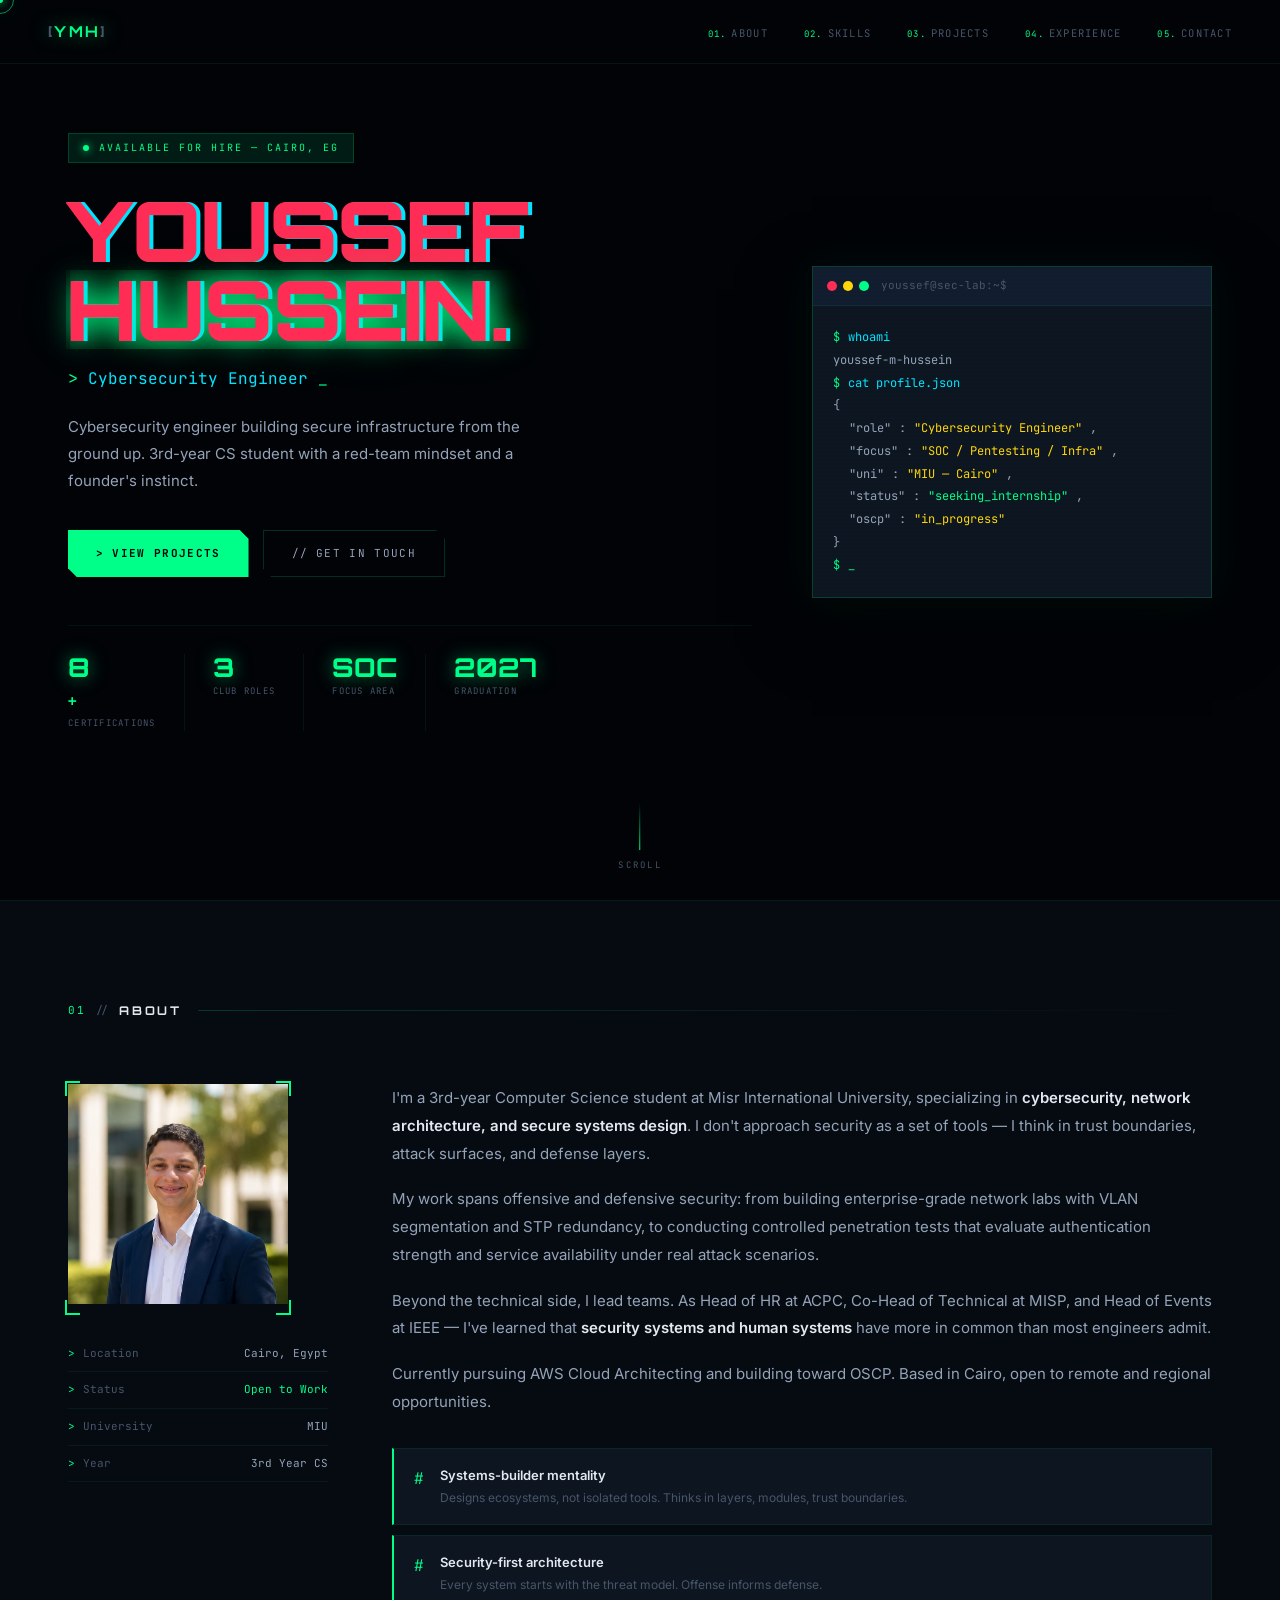
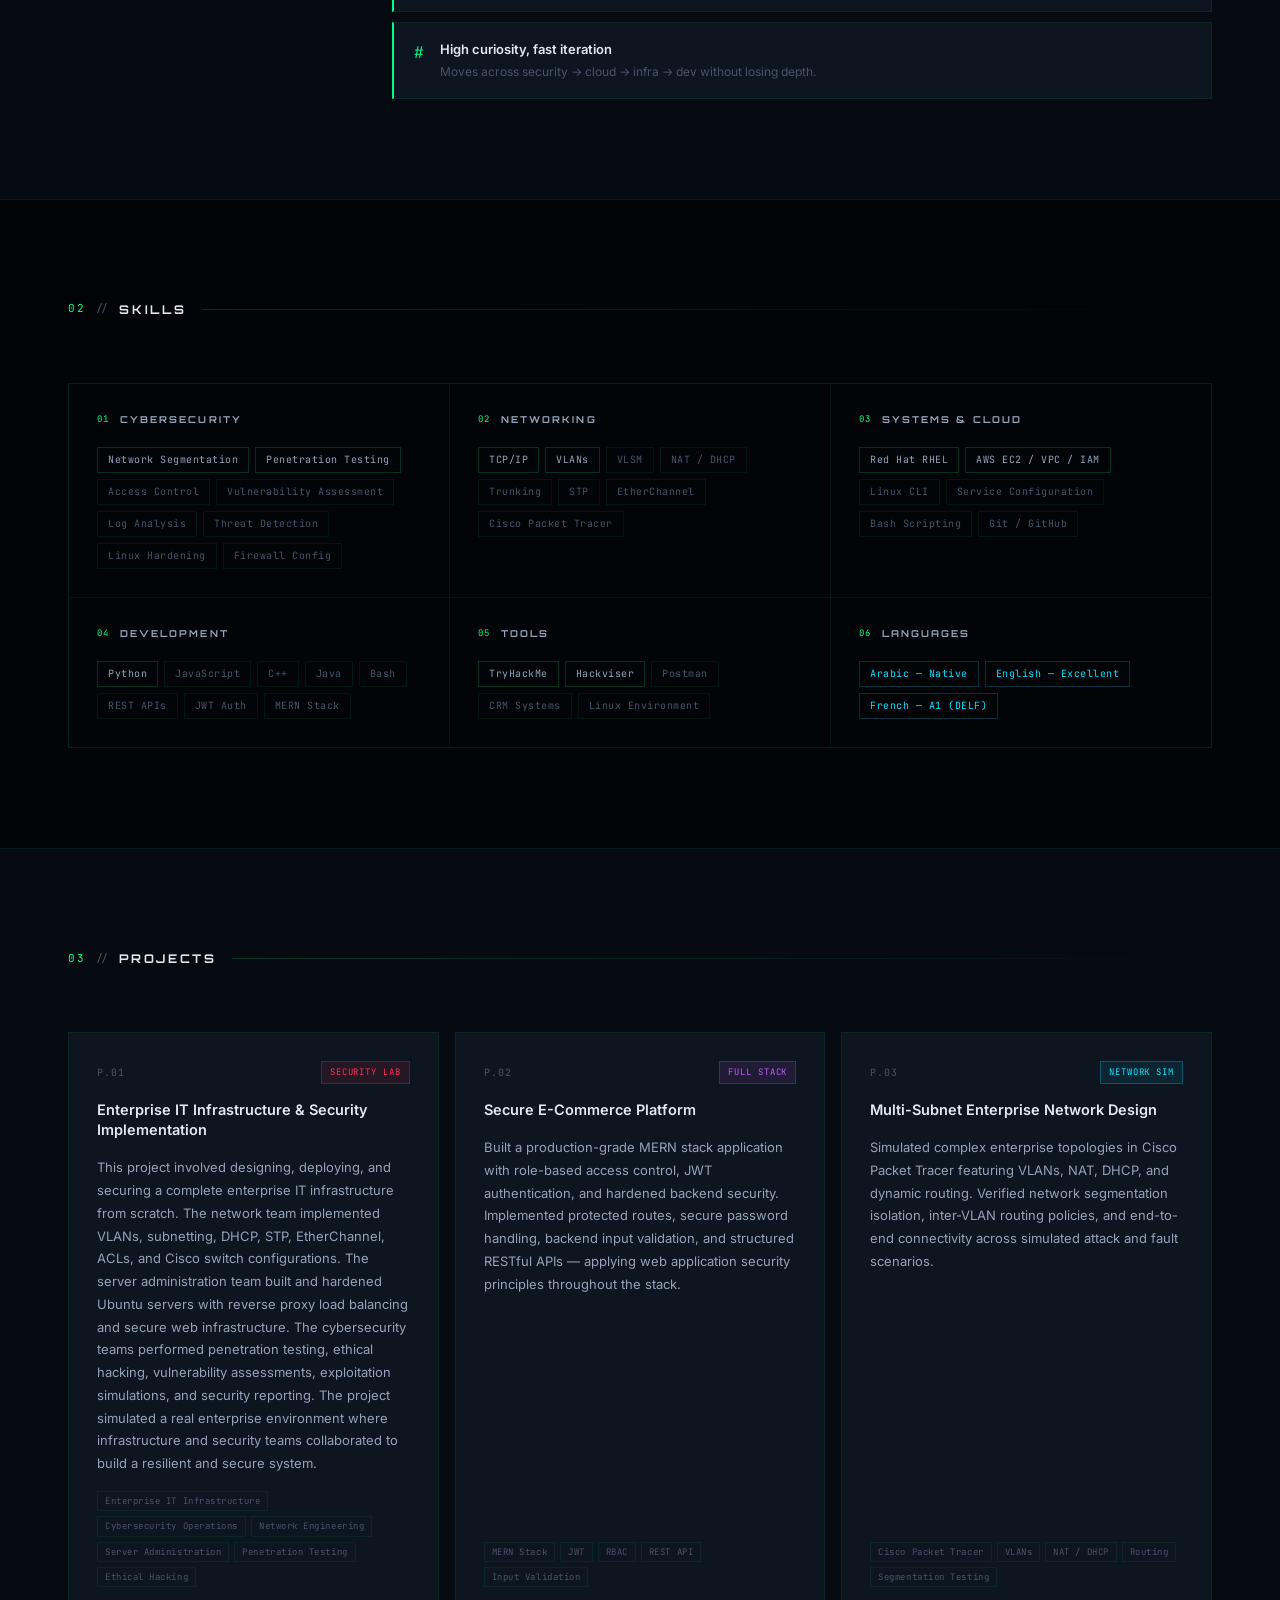
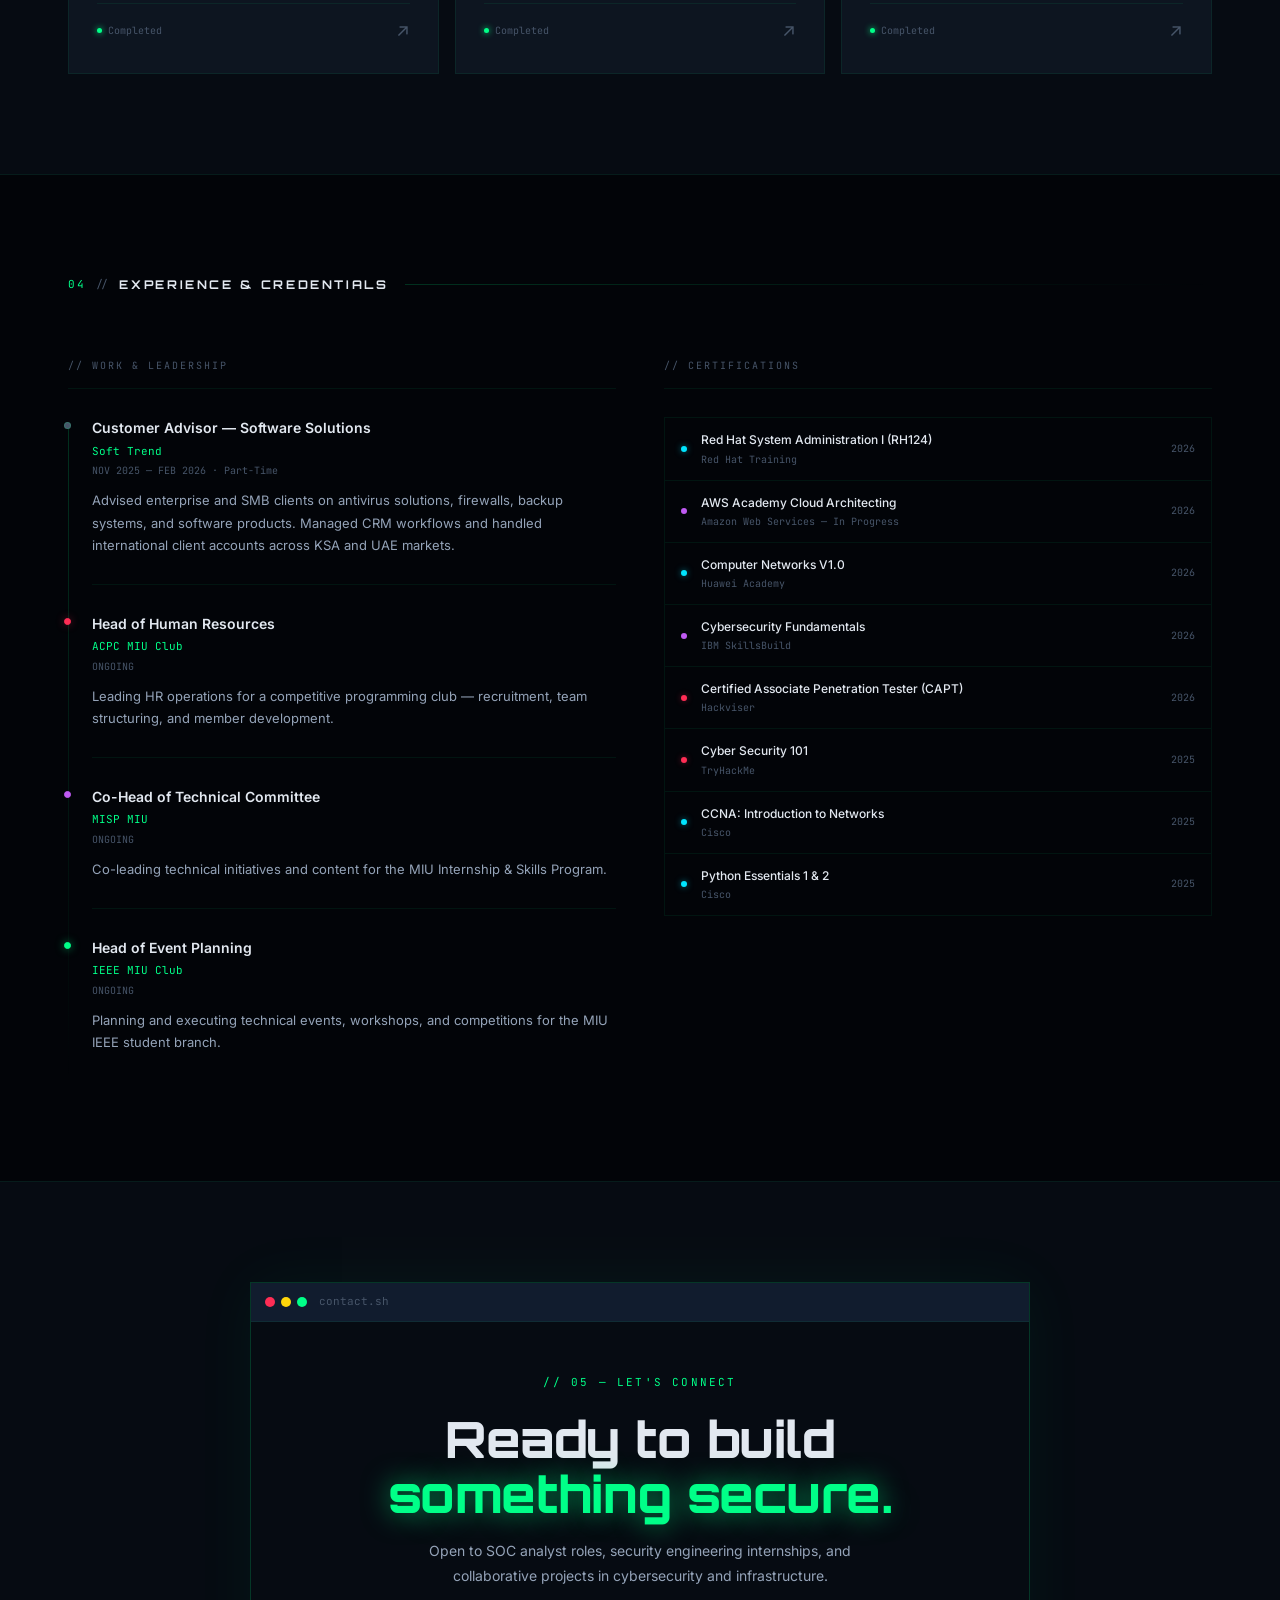
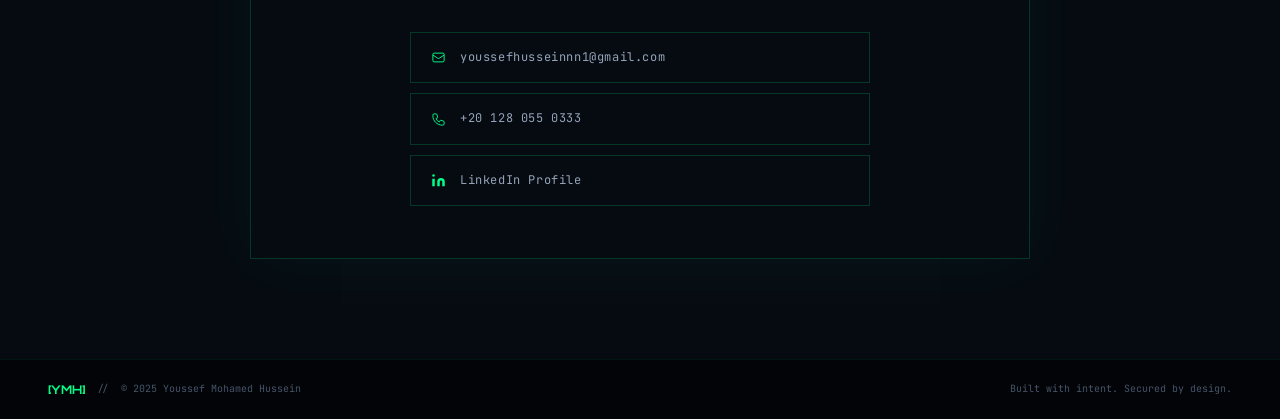
==== commit 9fda5924: "add" ====
--- a/index.html
+++ b/index.html
@@ -3,7 +3,7 @@
 <head>
 <meta charset="UTF-8">
 <meta name="viewport" content="width=device-width, initial-scale=1.0">
-<title>Youssef Mohamed Hussein — Cybersecurity Engineer</title>
+<title>Youssef Mohamed Hussein // CYBERSEC ENGINEER</title>
 <link rel="preconnect" href="https://fonts.googleapis.com">
 <link rel="preconnect" href="https://fonts.gstatic.com" crossorigin>
 <link href="https://fonts.googleapis.com/css2?family=Orbitron:wght@400;600;700;800;900&family=JetBrains+Mono:ital,wght@0,300;0,400;0,500;0,700;1,400&family=Inter:wght@300;400;500;600;700&display=swap" rel="stylesheet">
@@ -11,21 +11,8 @@
 </head>
 <body>
 
-<!-- Scroll progress -->
-<div id="scroll-progress"></div>
-
-<!-- Ambient background orbs -->
-<div class="ambient-bg" aria-hidden="true">
-  <div class="amb-orb orb-1"></div>
-  <div class="amb-orb orb-2"></div>
-  <div class="amb-orb orb-3"></div>
-</div>
-
-<!-- Custom cursor -->
 <div id="cursor"></div>
 <div id="cursor-ring"></div>
-
-<!-- Matrix rain -->
 <canvas id="matrix-canvas"></canvas>
 
 <!-- NAV -->
@@ -38,12 +25,9 @@
     <li><a href="#experience" data-num="04">Experience</a></li>
     <li><a href="#contact" data-num="05">Contact</a></li>
   </ul>
-  <div class="nav-right">
-    <a href="mailto:youssefhusseinnn1@gmail.com" class="nav-cta">Hire Me</a>
-    <button class="hamburger" id="hamburger" aria-label="Toggle menu">
-      <span></span><span></span><span></span>
-    </button>
-  </div>
+  <button class="hamburger" id="hamburger" aria-label="Toggle menu">
+    <span></span><span></span><span></span>
+  </button>
 </nav>
 
 <div class="mobile-menu" id="mobileMenu">
@@ -58,7 +42,6 @@
 
 <!-- HERO -->
 <section id="hero">
-  <div class="hero-grid-bg" aria-hidden="true"></div>
   <div class="hero-wrap">
     <div class="hero-left">
       <div class="status-bar">
@@ -79,14 +62,8 @@
       <p class="h-desc">Cybersecurity engineer building secure infrastructure from the ground up. 3rd-year CS student with a red-team mindset and a founder's instinct.</p>
 
       <div class="h-cta">
-        <a href="#projects" class="btn btn-primary">
-          <svg width="13" height="13" viewBox="0 0 24 24" fill="none" stroke="currentColor" stroke-width="2.5"><polyline points="9,18 15,12 9,6"/></svg>
-          View Projects
-        </a>
-        <a href="#contact" class="btn btn-ghost">
-          <svg width="13" height="13" viewBox="0 0 24 24" fill="none" stroke="currentColor" stroke-width="2"><path d="M21 15a2 2 0 01-2 2H7l-4 4V5a2 2 0 012-2h14a2 2 0 012 2z"/></svg>
-          Get In Touch
-        </a>
+        <a href="#projects" class="btn btn-primary"><span>&gt;</span> View Projects</a>
+        <a href="#contact" class="btn btn-ghost"><span>//</span> Get In Touch</a>
       </div>
 
       <div class="h-stats">
@@ -117,12 +94,11 @@
         <div class="term-bar">
           <div class="t-dots"><span class="td red"></span><span class="td yellow"></span><span class="td green"></span></div>
           <span class="t-title">youssef@sec-lab:~$</span>
-          <span class="t-live"><span class="t-live-dot"></span>LIVE</span>
         </div>
         <div class="term-body">
           <div class="tl"><span class="tp">$</span><span class="tc">whoami</span></div>
           <div class="tl to">youssef-m-hussein</div>
-          <div class="tl mt-sm"><span class="tp">$</span><span class="tc">cat profile.json</span></div>
+          <div class="tl"><span class="tp">$</span><span class="tc">cat profile.json</span></div>
           <div class="tl to">{</div>
           <div class="tl to ti"><span class="tk">"role"</span>: <span class="tv">"Cybersecurity Engineer"</span>,</div>
           <div class="tl to ti"><span class="tk">"focus"</span>: <span class="tv">"SOC / Pentesting / Infra"</span>,</div>
@@ -130,14 +106,7 @@
           <div class="tl to ti"><span class="tk">"status"</span>: <span class="tv tg">"seeking_internship"</span>,</div>
           <div class="tl to ti"><span class="tk">"oscp"</span>: <span class="tv">"in_progress"</span></div>
           <div class="tl to">}</div>
-          <div class="tl mt-sm"><span class="tp">$</span><span class="tc">ls certifications/</span></div>
-          <div class="tl to cert-line">
-            <span class="cert-file">rhel.cert</span>
-            <span class="cert-file">aws-arch.cert</span>
-            <span class="cert-file">ccna.cert</span>
-            <span class="cert-file">capt.cert</span>
-          </div>
-          <div class="tl mt-sm"><span class="tp">$</span><span class="tcb">_</span></div>
+          <div class="tl"><span class="tp">$</span><span class="tcb">_</span></div>
         </div>
       </div>
     </div>
@@ -158,10 +127,16 @@
     <div class="about-grid">
       <div class="about-left">
         <div class="profile-frame">
-          <img src="photo.jpg" alt="Youssef Mohamed Hussein" class="profile-img">
+        
+
+            <img src="photo.jpg" alt="Youssef Mohamed Hussein" class="profile-img">
+          
+          <!-- <div class="profile-ph">
+            <svg width="56" height="56" viewBox="0 0 24 24" fill="none" stroke="currentColor" stroke-width="0.8"><path d="M12 2L2 7l10 5 10-5-10-5zM2 17l10 5 10-5M2 12l10 5 10-5"/></svg>
+            <span>YMH</span>
+          </div> -->
           <div class="fc tl"></div><div class="fc tr"></div>
           <div class="fc bl"></div><div class="fc br"></div>
-          <div class="profile-scan"></div>
         </div>
         <div class="q-info">
           <div class="qi"><span class="qi-ic">&gt;</span><span class="qi-k">Location</span><span class="qi-v">Cairo, Egypt</span></div>
@@ -176,33 +151,9 @@
         <p>Beyond the technical side, I lead teams. As Head of HR at ACPC, Co-Head of Technical at MISP, and Head of Events at IEEE — I've learned that <strong>security systems and human systems</strong> have more in common than most engineers admit.</p>
         <p>Currently pursuing AWS Cloud Architecting and building toward OSCP. Based in Cairo, open to remote and regional opportunities.</p>
         <div class="traits">
-          <div class="trait">
-            <div class="trait-icon">
-              <svg width="18" height="18" viewBox="0 0 24 24" fill="none" stroke="currentColor" stroke-width="1.5"><path d="M12 22s8-4 8-10V5l-8-3-8 3v7c0 6 8 10 8 10z"/></svg>
-            </div>
-            <div>
-              <div class="trait-t">Systems-builder mentality</div>
-              <div class="trait-d">Designs ecosystems, not isolated tools. Thinks in layers, modules, trust boundaries.</div>
-            </div>
-          </div>
-          <div class="trait">
-            <div class="trait-icon">
-              <svg width="18" height="18" viewBox="0 0 24 24" fill="none" stroke="currentColor" stroke-width="1.5"><circle cx="12" cy="12" r="3"/><path d="M12 1v4M12 19v4M4.22 4.22l2.83 2.83M16.95 16.95l2.83 2.83M1 12h4M19 12h4M4.22 19.78l2.83-2.83M16.95 7.05l2.83-2.83"/></svg>
-            </div>
-            <div>
-              <div class="trait-t">Security-first architecture</div>
-              <div class="trait-d">Every system starts with the threat model. Offense informs defense.</div>
-            </div>
-          </div>
-          <div class="trait">
-            <div class="trait-icon">
-              <svg width="18" height="18" viewBox="0 0 24 24" fill="none" stroke="currentColor" stroke-width="1.5"><polyline points="22,12 18,12 15,21 9,3 6,12 2,12"/></svg>
-            </div>
-            <div>
-              <div class="trait-t">High curiosity, fast iteration</div>
-              <div class="trait-d">Moves across security → cloud → infra → dev without losing depth.</div>
-            </div>
-          </div>
+          <div class="trait"><span class="trait-ic">#</span><div><div class="trait-t">Systems-builder mentality</div><div class="trait-d">Designs ecosystems, not isolated tools. Thinks in layers, modules, trust boundaries.</div></div></div>
+          <div class="trait"><span class="trait-ic">#</span><div><div class="trait-t">Security-first architecture</div><div class="trait-d">Every system starts with the threat model. Offense informs defense.</div></div></div>
+          <div class="trait"><span class="trait-ic">#</span><div><div class="trait-t">High curiosity, fast iteration</div><div class="trait-d">Moves across security → cloud → infra → dev without losing depth.</div></div></div>
         </div>
       </div>
     </div>
@@ -218,12 +169,7 @@
     </div>
     <div class="skills-grid">
       <div class="sg">
-        <div class="sg-hd">
-          <span class="sg-ic">
-            <svg width="14" height="14" viewBox="0 0 24 24" fill="none" stroke="currentColor" stroke-width="1.8"><path d="M12 22s8-4 8-10V5l-8-3-8 3v7c0 6 8 10 8 10z"/></svg>
-          </span>
-          <span class="sg-n">01</span><span class="sg-t">CYBERSECURITY</span>
-        </div>
+        <div class="sg-hd"><span class="sg-n">01</span><span class="sg-t">CYBERSECURITY</span></div>
         <div class="tags">
           <span class="tag hi">Network Segmentation</span><span class="tag hi">Penetration Testing</span>
           <span class="tag">Access Control</span><span class="tag">Vulnerability Assessment</span>
@@ -232,12 +178,7 @@
         </div>
       </div>
       <div class="sg">
-        <div class="sg-hd">
-          <span class="sg-ic">
-            <svg width="14" height="14" viewBox="0 0 24 24" fill="none" stroke="currentColor" stroke-width="1.8"><rect x="2" y="2" width="20" height="8" rx="2"/><rect x="2" y="14" width="20" height="8" rx="2"/><line x1="6" y1="6" x2="6.01" y2="6"/><line x1="6" y1="18" x2="6.01" y2="18"/></svg>
-          </span>
-          <span class="sg-n">02</span><span class="sg-t">NETWORKING</span>
-        </div>
+        <div class="sg-hd"><span class="sg-n">02</span><span class="sg-t">NETWORKING</span></div>
         <div class="tags">
           <span class="tag hi">TCP/IP</span><span class="tag hi">VLANs</span>
           <span class="tag">VLSM</span><span class="tag">NAT / DHCP</span>
@@ -246,12 +187,7 @@
         </div>
       </div>
       <div class="sg">
-        <div class="sg-hd">
-          <span class="sg-ic">
-            <svg width="14" height="14" viewBox="0 0 24 24" fill="none" stroke="currentColor" stroke-width="1.8"><polyline points="16,18 22,12 16,6"/><polyline points="8,6 2,12 8,18"/></svg>
-          </span>
-          <span class="sg-n">03</span><span class="sg-t">SYSTEMS & CLOUD</span>
-        </div>
+        <div class="sg-hd"><span class="sg-n">03</span><span class="sg-t">SYSTEMS & CLOUD</span></div>
         <div class="tags">
           <span class="tag hi">Red Hat RHEL</span><span class="tag hi">AWS EC2 / VPC / IAM</span>
           <span class="tag">Linux CLI</span><span class="tag">Service Configuration</span>
@@ -259,12 +195,7 @@
         </div>
       </div>
       <div class="sg">
-        <div class="sg-hd">
-          <span class="sg-ic">
-            <svg width="14" height="14" viewBox="0 0 24 24" fill="none" stroke="currentColor" stroke-width="1.8"><path d="M2 16.1A5 5 0 0 1 5.9 20M2 12.05A9 9 0 0 1 9.95 20M2 8V6a2 2 0 0 1 2-2h16a2 2 0 0 1 2 2v12a2 2 0 0 1-2 2h-6"/><line x1="2" y1="20" x2="2.01" y2="20"/></svg>
-          </span>
-          <span class="sg-n">04</span><span class="sg-t">DEVELOPMENT</span>
-        </div>
+        <div class="sg-hd"><span class="sg-n">04</span><span class="sg-t">DEVELOPMENT</span></div>
         <div class="tags">
           <span class="tag hi">Python</span><span class="tag">JavaScript</span>
           <span class="tag">C++</span><span class="tag">Java</span>
@@ -273,12 +204,7 @@
         </div>
       </div>
       <div class="sg">
-        <div class="sg-hd">
-          <span class="sg-ic">
-            <svg width="14" height="14" viewBox="0 0 24 24" fill="none" stroke="currentColor" stroke-width="1.8"><path d="M14.7 6.3a1 1 0 000 1.4l1.6 1.6a1 1 0 001.4 0l3.77-3.77a6 6 0 01-7.94 7.94l-6.91 6.91a2.12 2.12 0 01-3-3l6.91-6.91a6 6 0 017.94-7.94l-3.76 3.76z"/></svg>
-          </span>
-          <span class="sg-n">05</span><span class="sg-t">TOOLS</span>
-        </div>
+        <div class="sg-hd"><span class="sg-n">05</span><span class="sg-t">TOOLS</span></div>
         <div class="tags">
           <span class="tag hi">TryHackMe</span><span class="tag hi">Hackviser</span>
           <span class="tag">Postman</span><span class="tag">CRM Systems</span>
@@ -286,12 +212,7 @@
         </div>
       </div>
       <div class="sg">
-        <div class="sg-hd">
-          <span class="sg-ic">
-            <svg width="14" height="14" viewBox="0 0 24 24" fill="none" stroke="currentColor" stroke-width="1.8"><path d="M5 8l6 6 6-6"/></svg>
-          </span>
-          <span class="sg-n">06</span><span class="sg-t">LANGUAGES</span>
-        </div>
+        <div class="sg-hd"><span class="sg-n">06</span><span class="sg-t">LANGUAGES</span></div>
         <div class="tags">
           <span class="tag lang">Arabic — Native</span>
           <span class="tag lang">English — Excellent</span>
@@ -311,52 +232,33 @@
     </div>
     <div class="proj-grid">
 
-      <article class="pcard pcard-featured">
-        <div class="pcard-glow" aria-hidden="true"></div>
-        <div class="pf-left">
-          <div class="pc-top">
-            <span class="pc-n">P.01</span>
-          </div>
-          <div class="pc-badges" style="margin-top:12px">
-            <span class="pc-badge badge-red">Security Lab</span>
-            <span class="pc-badge badge-featured">Featured</span>
-          </div>
-          <div class="pf-left-bottom">
-            <div class="pc-tags">
-              <span>Enterprise IT</span><span>Cybersecurity Ops</span>
-              <span>Network Engineering</span><span>Server Admin</span>
-              <span>Pentesting</span><span>Ethical Hacking</span>
-            </div>
-            <div class="pc-foot" style="margin-top:20px">
-              <span class="pc-st"><span class="psd"></span>Completed</span>
-              <span class="pc-arr">
-                <svg width="16" height="16" viewBox="0 0 24 24" fill="none" stroke="currentColor" stroke-width="2"><path d="M7 17L17 7M7 7h10v10"/></svg>
-              </span>
-            </div>
-          </div>
-        </div>
-        <div class="pf-right">
-          <h3 class="pc-title">Enterprise IT Infrastructure &amp; Security Implementation</h3>
-          <p class="pc-desc">Designed, deployed, and secured a complete enterprise IT infrastructure from scratch. The network team implemented VLANs, subnetting, DHCP, STP, EtherChannel, ACLs, and Cisco switch configurations. The server administration team built and hardened Ubuntu servers with reverse proxy load balancing and secure web infrastructure. The cybersecurity teams performed penetration testing, ethical hacking, vulnerability assessments, exploitation simulations, and security reporting — simulating a real enterprise environment where infrastructure and security teams collaborated to build a resilient and secure system.</p>
-        </div>
+      <article class="pcard">
+        <div class="pc-top"><span class="pc-n">P.01</span><span class="pc-badge badge-red">Security Lab</span></div>
+        <h3 class="pc-title">Enterprise IT Infrastructure & Security Implementation</h3>
+        <p class="pc-desc">This project involved designing, deploying, and securing a complete enterprise IT infrastructure from scratch.
+          The network team implemented VLANs, subnetting, DHCP, STP, EtherChannel, ACLs, and Cisco switch configurations.
+          The server administration team built and hardened Ubuntu servers with reverse proxy load balancing and secure web infrastructure.
+          The cybersecurity teams performed penetration testing, ethical hacking, vulnerability assessments, exploitation simulations, and security reporting.
+          The project simulated a real enterprise environment where infrastructure and security teams collaborated to build a resilient and secure system.
+        </p>
+        <div class="pc-tags"><span>Enterprise IT Infrastructure</span><span>Cybersecurity Operations</span><span>Network Engineering</span><span>Server Administration</span><span>Penetration Testing</span><span>Ethical Hacking</span></div>
+        <div class="pc-foot"><span class="pc-st"><span class="psd"></span>Completed</span><span class="pc-arr">↗</span></div>
       </article>
 
       <article class="pcard">
-        <div class="pcard-glow" aria-hidden="true"></div>
         <div class="pc-top"><span class="pc-n">P.02</span><span class="pc-badge badge-purple">Full Stack</span></div>
         <h3 class="pc-title">Secure E-Commerce Platform</h3>
         <p class="pc-desc">Built a production-grade MERN stack application with role-based access control, JWT authentication, and hardened backend security. Implemented protected routes, secure password handling, backend input validation, and structured RESTful APIs — applying web application security principles throughout the stack.</p>
         <div class="pc-tags"><span>MERN Stack</span><span>JWT</span><span>RBAC</span><span>REST API</span><span>Input Validation</span></div>
-        <div class="pc-foot"><span class="pc-st"><span class="psd"></span>Completed</span><span class="pc-arr"><svg width="16" height="16" viewBox="0 0 24 24" fill="none" stroke="currentColor" stroke-width="2"><path d="M7 17L17 7M7 7h10v10"/></svg></span></div>
+        <div class="pc-foot"><span class="pc-st"><span class="psd"></span>Completed</span><span class="pc-arr">↗</span></div>
       </article>
 
       <article class="pcard">
-        <div class="pcard-glow" aria-hidden="true"></div>
         <div class="pc-top"><span class="pc-n">P.03</span><span class="pc-badge badge-cyan">Network Sim</span></div>
         <h3 class="pc-title">Multi-Subnet Enterprise Network Design</h3>
         <p class="pc-desc">Simulated complex enterprise topologies in Cisco Packet Tracer featuring VLANs, NAT, DHCP, and dynamic routing. Verified network segmentation isolation, inter-VLAN routing policies, and end-to-end connectivity across simulated attack and fault scenarios.</p>
         <div class="pc-tags"><span>Cisco Packet Tracer</span><span>VLANs</span><span>NAT / DHCP</span><span>Routing</span><span>Segmentation Testing</span></div>
-        <div class="pc-foot"><span class="pc-st"><span class="psd"></span>Completed</span><span class="pc-arr"><svg width="16" height="16" viewBox="0 0 24 24" fill="none" stroke="currentColor" stroke-width="2"><path d="M7 17L17 7M7 7h10v10"/></svg></span></div>
+        <div class="pc-foot"><span class="pc-st"><span class="psd"></span>Completed</span><span class="pc-arr">↗</span></div>
       </article>
 
     </div>
@@ -416,46 +318,14 @@
       <div class="certs-col">
         <div class="col-lbl">// CERTIFICATIONS</div>
         <div class="cert-list">
-          <div class="cert">
-            <div class="cdot c-cyan"></div>
-            <div class="ci"><div class="cn">Red Hat System Administration I (RH124)</div><div class="ciss">Red Hat Training</div></div>
-            <div class="cy">2026</div>
-          </div>
-          <div class="cert">
-            <div class="cdot c-purple"></div>
-            <div class="ci"><div class="cn">AWS Academy Cloud Architecting</div><div class="ciss">Amazon Web Services — In Progress</div></div>
-            <div class="cy">2026</div>
-          </div>
-          <div class="cert">
-            <div class="cdot c-cyan"></div>
-            <div class="ci"><div class="cn">Computer Networks V1.0</div><div class="ciss">Huawei Academy</div></div>
-            <div class="cy">2026</div>
-          </div>
-          <div class="cert">
-            <div class="cdot c-purple"></div>
-            <div class="ci"><div class="cn">Cybersecurity Fundamentals</div><div class="ciss">IBM SkillsBuild</div></div>
-            <div class="cy">2026</div>
-          </div>
-          <div class="cert">
-            <div class="cdot c-red"></div>
-            <div class="ci"><div class="cn">Certified Associate Penetration Tester (CAPT)</div><div class="ciss">Hackviser</div></div>
-            <div class="cy">2026</div>
-          </div>
-          <div class="cert">
-            <div class="cdot c-red"></div>
-            <div class="ci"><div class="cn">Cyber Security 101</div><div class="ciss">TryHackMe</div></div>
-            <div class="cy">2025</div>
-          </div>
-          <div class="cert">
-            <div class="cdot c-cyan"></div>
-            <div class="ci"><div class="cn">CCNA: Introduction to Networks</div><div class="ciss">Cisco</div></div>
-            <div class="cy">2025</div>
-          </div>
-          <div class="cert">
-            <div class="cdot c-cyan"></div>
-            <div class="ci"><div class="cn">Python Essentials 1 &amp; 2</div><div class="ciss">Cisco</div></div>
-            <div class="cy">2025</div>
-          </div>
+          <div class="cert"><div class="cdot c-cyan"></div><div class="ci"><div class="cn">Red Hat System Administration I (RH124)</div><div class="ciss">Red Hat Training</div></div><div class="cy">2026</div></div>
+          <div class="cert"><div class="cdot c-purple"></div><div class="ci"><div class="cn">AWS Academy Cloud Architecting</div><div class="ciss">Amazon Web Services — In Progress</div></div><div class="cy">2026</div></div>
+          <div class="cert"><div class="cdot c-cyan"></div><div class="ci"><div class="cn">Computer Networks V1.0</div><div class="ciss">Huawei Academy</div></div><div class="cy">2026</div></div>
+          <div class="cert"><div class="cdot c-purple"></div><div class="ci"><div class="cn">Cybersecurity Fundamentals</div><div class="ciss">IBM SkillsBuild</div></div><div class="cy">2026</div></div>
+          <div class="cert"><div class="cdot c-red"></div><div class="ci"><div class="cn">Certified Associate Penetration Tester (CAPT)</div><div class="ciss">Hackviser</div></div><div class="cy">2026</div></div>
+          <div class="cert"><div class="cdot c-red"></div><div class="ci"><div class="cn">Cyber Security 101</div><div class="ciss">TryHackMe</div></div><div class="cy">2025</div></div>
+          <div class="cert"><div class="cdot c-cyan"></div><div class="ci"><div class="cn">CCNA: Introduction to Networks</div><div class="ciss">Cisco</div></div><div class="cy">2025</div></div>
+          <div class="cert"><div class="cdot c-cyan"></div><div class="ci"><div class="cn">Python Essentials 1 & 2</div><div class="ciss">Cisco</div></div><div class="cy">2025</div></div>
         </div>
       </div>
     </div>
@@ -465,48 +335,28 @@
 <!-- CONTACT -->
 <section id="contact">
   <div class="container">
-    <div class="contact-inner">
-      <div class="ct-left">
-        <div class="ct-eyebrow">// 05 — LET'S CONNECT</div>
+    <div class="contact-box">
+      <div class="term-bar">
+        <div class="t-dots"><span class="td red"></span><span class="td yellow"></span><span class="td green"></span></div>
+        <span class="t-title">contact.sh</span>
+      </div>
+      <div class="contact-body">
+        <div class="ct-tag">// 05 — LET'S CONNECT</div>
         <h2 class="ct-heading">Ready to build<br><em>something secure.</em></h2>
         <p class="ct-sub">Open to SOC analyst roles, security engineering internships, and collaborative projects in cybersecurity and infrastructure.</p>
         <div class="ct-links">
           <a href="mailto:youssefhusseinnn1@gmail.com" class="ct-btn">
-            <svg width="16" height="16" fill="none" stroke="currentColor" stroke-width="1.5" viewBox="0 0 24 24"><path d="M3 8l7.89 5.26a2 2 0 002.22 0L21 8M5 19h14a2 2 0 002-2V7a2 2 0 00-2-2H5a2 2 0 00-2 2v10a2 2 0 002 2z"/></svg>
-            <span>youssefhusseinnn1@gmail.com</span>
-            <svg class="ct-arr" width="14" height="14" viewBox="0 0 24 24" fill="none" stroke="currentColor" stroke-width="2"><path d="M7 17L17 7M7 7h10v10"/></svg>
+            <svg width="15" height="15" fill="none" stroke="currentColor" stroke-width="1.5" viewBox="0 0 24 24"><path d="M3 8l7.89 5.26a2 2 0 002.22 0L21 8M5 19h14a2 2 0 002-2V7a2 2 0 00-2-2H5a2 2 0 00-2 2v10a2 2 0 002 2z"/></svg>
+            youssefhusseinnn1@gmail.com
           </a>
           <a href="tel:+201280550333" class="ct-btn">
-            <svg width="16" height="16" fill="none" stroke="currentColor" stroke-width="1.5" viewBox="0 0 24 24"><path d="M3 5a2 2 0 012-2h3.28a1 1 0 01.948.684l1.498 4.493a1 1 0 01-.502 1.21l-2.257 1.13a11.042 11.042 0 005.516 5.516l1.13-2.257a1 1 0 011.21-.502l4.493 1.498a1 1 0 01.684.949V19a2 2 0 01-2 2h-1C9.716 21 3 14.284 3 6V5z"/></svg>
-            <span>+20 128 055 0333</span>
-            <svg class="ct-arr" width="14" height="14" viewBox="0 0 24 24" fill="none" stroke="currentColor" stroke-width="2"><path d="M7 17L17 7M7 7h10v10"/></svg>
+            <svg width="15" height="15" fill="none" stroke="currentColor" stroke-width="1.5" viewBox="0 0 24 24"><path d="M3 5a2 2 0 012-2h3.28a1 1 0 01.948.684l1.498 4.493a1 1 0 01-.502 1.21l-2.257 1.13a11.042 11.042 0 005.516 5.516l1.13-2.257a1 1 0 011.21-.502l4.493 1.498a1 1 0 01.684.949V19a2 2 0 01-2 2h-1C9.716 21 3 14.284 3 6V5z"/></svg>
+            +20 128 055 0333
           </a>
           <a href="https://linkedin.com" target="_blank" rel="noopener" class="ct-btn">
-            <svg width="16" height="16" fill="currentColor" viewBox="0 0 24 24"><path d="M16 8a6 6 0 016 6v7h-4v-7a2 2 0 00-2-2 2 2 0 00-2 2v7h-4v-7a6 6 0 016-6zM2 9h4v12H2z"/><circle cx="4" cy="4" r="2"/></svg>
-            <span>LinkedIn Profile</span>
-            <svg class="ct-arr" width="14" height="14" viewBox="0 0 24 24" fill="none" stroke="currentColor" stroke-width="2"><path d="M7 17L17 7M7 7h10v10"/></svg>
+            <svg width="15" height="15" fill="currentColor" viewBox="0 0 24 24"><path d="M16 8a6 6 0 016 6v7h-4v-7a2 2 0 00-2-2 2 2 0 00-2 2v7h-4v-7a6 6 0 016-6zM2 9h4v12H2z"/><circle cx="4" cy="4" r="2"/></svg>
+            LinkedIn Profile
           </a>
-        </div>
-      </div>
-      <div class="ct-right">
-        <div class="ct-terminal">
-          <div class="term-bar">
-            <div class="t-dots"><span class="td red"></span><span class="td yellow"></span><span class="td green"></span></div>
-            <span class="t-title">contact.sh</span>
-          </div>
-          <div class="term-body">
-            <div class="tl"><span class="tp">$</span><span class="tc">./reach_out.sh</span></div>
-            <div class="tl to">Initializing secure channel...</div>
-            <div class="tl to"><span class="tg">✓</span> Email encrypted</div>
-            <div class="tl to"><span class="tg">✓</span> LinkedIn verified</div>
-            <div class="tl to"><span class="tg">✓</span> Response time: &lt;24h</div>
-            <div class="tl mt-sm"><span class="tp">$</span><span class="tc">cat availability.txt</span></div>
-            <div class="tl to">Internship: <span class="tg">OPEN</span></div>
-            <div class="tl to">Full-time: <span class="tv">2027</span></div>
-            <div class="tl to">Remote: <span class="tg">YES</span></div>
-            <div class="tl to">On-site Cairo: <span class="tg">YES</span></div>
-            <div class="tl mt-sm"><span class="tp">$</span><span class="tcb">_</span></div>
-          </div>
         </div>
       </div>
     </div>
@@ -517,17 +367,9 @@
   <div class="ft-left">
     <span class="ft-logo">[YMH]</span>
     <span class="ft-sep">//</span>
-    <span class="ft-copy">© 2026 Youssef Mohamed Hussein</span>
-  </div>
-  <div class="ft-center">Built with intent. Secured by design.</div>
-  <div class="ft-right">
-    <a href="mailto:youssefhusseinnn1@gmail.com" class="ft-link" aria-label="Email">
-      <svg width="14" height="14" fill="none" stroke="currentColor" stroke-width="1.5" viewBox="0 0 24 24"><path d="M3 8l7.89 5.26a2 2 0 002.22 0L21 8M5 19h14a2 2 0 002-2V7a2 2 0 00-2-2H5a2 2 0 00-2 2v10a2 2 0 002 2z"/></svg>
-    </a>
-    <a href="https://linkedin.com" target="_blank" rel="noopener" class="ft-link" aria-label="LinkedIn">
-      <svg width="14" height="14" fill="currentColor" viewBox="0 0 24 24"><path d="M16 8a6 6 0 016 6v7h-4v-7a2 2 0 00-2-2 2 2 0 00-2 2v7h-4v-7a6 6 0 016-6zM2 9h4v12H2z"/><circle cx="4" cy="4" r="2"/></svg>
-    </a>
-  </div>
+    <span class="ft-copy">© 2025 Youssef Mohamed Hussein</span>
+  </div>
+  <div class="ft-right">Built with intent. Secured by design.</div>
 </footer>
 
 <script src="script.js"></script>
--- a/style.css
+++ b/style.css
@@ -5,33 +5,27 @@
 
 /* ===== TOKENS ===== */
 :root {
-  --bg:        #050913;
-  --bg2:       #070f1e;
-  --bg3:       #0a1628;
-  --surf:      rgba(255,255,255,0.03);
-  --surf2:     rgba(255,255,255,0.055);
-  --surf3:     rgba(255,255,255,0.08);
-  --b:         rgba(0,255,136,.07);
-  --bm:        rgba(0,255,136,.18);
-  --bh:        rgba(0,255,136,.38);
-  --g:         #00ff88;
-  --g-dim:     rgba(0,255,136,.55);
-  --g-glow:    rgba(0,255,136,.10);
-  --cyan:      #22d3ee;
-  --cyan-dim:  rgba(34,211,238,.45);
-  --red:       #f43f5e;
-  --red-dim:   rgba(244,63,94,.4);
-  --purple:    #a78bfa;
-  --purple-dim:rgba(167,139,250,.4);
-  --amber:     #fbbf24;
-  --txt:       #f1f5f9;
-  --txt2:      #94a3b8;
-  --txt3:      #475569;
-  --mono:      'JetBrains Mono', monospace;
-  --head:      'Orbitron', sans-serif;
-  --body:      'Inter', sans-serif;
-  --shadow-lg: 0 24px 80px rgba(0,0,0,.6);
-  --shadow-glow: 0 0 40px rgba(0,255,136,.08);
+  --bg:       #020408;
+  --bg2:      #060b12;
+  --bg3:      #0a1019;
+  --surf:     #0d1520;
+  --surf2:    #111c2e;
+  --b:        rgba(0,255,136,.07);
+  --bm:       rgba(0,255,136,.18);
+  --bh:       rgba(0,255,136,.35);
+  --g:        #00ff88;
+  --g-dim:    rgba(0,255,136,.55);
+  --g-glow:   rgba(0,255,136,.10);
+  --cyan:     #00e5ff;
+  --red:      #ff2d55;
+  --purple:   #bf5af2;
+  --yellow:   #ffd60a;
+  --txt:      #e2e8f0;
+  --txt2:     #94a3b8;
+  --txt3:     #475569;
+  --mono:     'JetBrains Mono', monospace;
+  --head:     'Orbitron', sans-serif;
+  --body:     'Inter', sans-serif;
 }
 
 html { scroll-behavior: smooth; }
@@ -45,147 +39,67 @@
   line-height: 1.6;
 }
 
-/* ===== SCROLL PROGRESS ===== */
-#scroll-progress {
-  position: fixed;
-  top: 0; left: 0;
-  height: 2px;
-  width: 0%;
-  background: linear-gradient(90deg, var(--g), var(--cyan));
-  box-shadow: 0 0 12px var(--g);
-  z-index: 9999;
-  transition: width .08s linear;
-}
-
-/* ===== AMBIENT BG ORBS ===== */
-.ambient-bg {
-  position: fixed; inset: 0;
-  pointer-events: none; z-index: 0;
-  overflow: hidden;
-}
-.amb-orb {
-  position: absolute; border-radius: 50%;
-  filter: blur(100px);
-}
-.orb-1 {
-  width: 900px; height: 900px;
-  background: radial-gradient(circle, rgba(0,255,136,.07) 0%, transparent 70%);
-  top: -350px; left: -250px;
-  animation: orbFloat1 28s ease-in-out infinite;
-}
-.orb-2 {
-  width: 700px; height: 700px;
-  background: radial-gradient(circle, rgba(34,211,238,.05) 0%, transparent 70%);
-  bottom: -150px; right: -150px;
-  animation: orbFloat2 22s ease-in-out infinite;
-}
-.orb-3 {
-  width: 600px; height: 600px;
-  background: radial-gradient(circle, rgba(167,139,250,.04) 0%, transparent 70%);
-  top: 45%; right: 8%;
-  animation: orbFloat3 32s ease-in-out infinite;
-}
-@keyframes orbFloat1 {
-  0%,100% { transform: translate(0,0); }
-  33%     { transform: translate(60px,50px); }
-  66%     { transform: translate(-30px,70px); }
-}
-@keyframes orbFloat2 {
-  0%,100% { transform: translate(0,0); }
-  50%     { transform: translate(-50px,-70px); }
-}
-@keyframes orbFloat3 {
-  0%,100% { transform: translate(0,0); }
-  25%     { transform: translate(50px,-35px); }
-  75%     { transform: translate(-40px,55px); }
-}
-
 /* ===== MATRIX CANVAS ===== */
 #matrix-canvas {
   position: fixed; inset: 0;
-  pointer-events: none; z-index: 1;
-  opacity: .025;
+  pointer-events: none; z-index: 0;
+  opacity: .032;
 }
 
 /* ===== CURSOR ===== */
 #cursor {
-  position: fixed; width: 7px; height: 7px;
+  position: fixed; width: 6px; height: 6px;
   background: var(--g); border-radius: 50%;
   pointer-events: none; z-index: 9999;
   transform: translate(-50%,-50%);
-  box-shadow: 0 0 12px var(--g), 0 0 24px var(--g-dim);
+  box-shadow: 0 0 10px var(--g), 0 0 20px var(--g-dim);
   mix-blend-mode: screen;
   transition: width .15s, height .15s, background .15s;
 }
 #cursor-ring {
-  position: fixed; width: 32px; height: 32px;
-  border: 1px solid rgba(0,255,136,.4); border-radius: 50%;
+  position: fixed; width: 28px; height: 28px;
+  border: 1px solid var(--g-dim); border-radius: 50%;
   pointer-events: none; z-index: 9998;
   transform: translate(-50%,-50%);
-  transition: width .22s ease, height .22s ease, border-color .22s;
+  transition: width .2s ease, height .2s ease, border-color .2s;
 }
 body:has(a:hover) #cursor,
-body:has(button:hover) #cursor  { width: 14px; height: 14px; background: var(--cyan); }
+body:has(button:hover) #cursor  { width: 12px; height: 12px; background: var(--cyan); }
 body:has(a:hover) #cursor-ring,
-body:has(button:hover) #cursor-ring { width: 48px; height: 48px; border-color: var(--cyan); }
+body:has(button:hover) #cursor-ring { width: 44px; height: 44px; border-color: var(--cyan); }
 
 /* ===== LAYOUT ===== */
 .container { max-width: 1240px; margin: 0 auto; padding: 0 48px; }
-section { position: relative; z-index: 2; padding: 110px 0; }
+section { position: relative; z-index: 2; padding: 100px 0; }
 
 /* ===== NAV ===== */
 #navbar {
   position: fixed; inset: 0 0 auto 0; height: 64px;
   display: flex; align-items: center; justify-content: space-between;
   padding: 0 48px; z-index: 500;
-  background: rgba(5,9,19,.82); backdrop-filter: blur(20px) saturate(1.3);
+  background: rgba(2,4,8,.88); backdrop-filter: blur(14px);
   border-bottom: 1px solid var(--b);
-  transition: border-color .3s, background .3s;
-}
-#navbar.scrolled {
-  border-color: var(--bm);
-  background: rgba(5,9,19,.92);
-}
+  transition: border-color .3s;
+}
+#navbar.scrolled { border-color: var(--bm); }
 
 .nav-logo {
-  font-family: var(--head); font-size: 14px; font-weight: 700;
-  color: var(--g); text-decoration: none; letter-spacing: .18em;
-  text-shadow: 0 0 20px var(--g-dim);
-  transition: text-shadow .2s;
-}
-.nav-logo:hover { text-shadow: 0 0 30px var(--g); }
+  font-family: var(--head); font-size: 15px; font-weight: 700;
+  color: var(--g); text-decoration: none; letter-spacing: .15em;
+  text-shadow: 0 0 18px var(--g-dim);
+}
 .lb { color: var(--txt3); }
 
 .nav-links { display: flex; gap: 36px; list-style: none; }
 .nav-links a {
   font-family: var(--mono); font-size: 10.5px; color: var(--txt3);
   text-decoration: none; letter-spacing: .12em; text-transform: uppercase;
-  transition: color .2s; position: relative; padding-bottom: 2px;
-}
-.nav-links a::before {
-  content: attr(data-num)'.';
-  color: var(--g); margin-right: 5px; font-size: 9px;
-}
-.nav-links a::after {
-  content: ''; position: absolute; bottom: -2px; left: 0;
-  width: 0; height: 1px; background: var(--g);
-  transition: width .25s ease;
-}
-.nav-links a:hover { color: var(--txt); }
-.nav-links a:hover::after { width: 100%; }
-
-.nav-right { display: flex; align-items: center; gap: 20px; }
-
-.nav-cta {
-  font-family: var(--mono); font-size: 10px; letter-spacing: .14em;
-  text-transform: uppercase; color: var(--bg); background: var(--g);
-  text-decoration: none; padding: 8px 18px;
-  clip-path: polygon(0 0,calc(100% - 7px) 0,100% 7px,100% 100%,7px 100%,0 calc(100% - 7px));
-  transition: background .2s, box-shadow .2s;
-  font-weight: 700;
-}
-.nav-cta:hover { background: #fff; box-shadow: 0 0 20px rgba(0,255,136,.4); }
-
+  transition: color .2s;
+}
+.nav-links a::before { content: attr(data-num)'.'; color: var(--g); margin-right: 5px; font-size: 9px; }
+.nav-links a:hover { color: var(--g); }
+
+/* Hamburger */
 .hamburger {
   display: none; flex-direction: column; gap: 5px;
   background: none; border: none; cursor: none; padding: 6px;
@@ -195,10 +109,11 @@
 .hamburger.active span:nth-child(2) { opacity: 0; }
 .hamburger.active span:nth-child(3) { transform: rotate(-45deg) translate(4.5px,-4.5px); }
 
+/* Mobile menu */
 .mobile-menu {
   position: fixed; top: 64px; right: -100%; width: min(320px,100%);
-  height: calc(100vh - 64px); background: rgba(5,9,19,.98);
-  backdrop-filter: blur(24px); border-left: 1px solid var(--bm);
+  height: calc(100vh - 64px); background: rgba(6,11,18,.98);
+  backdrop-filter: blur(20px); border-left: 1px solid var(--bm);
   z-index: 499; transition: right .35s cubic-bezier(.4,0,.2,1);
   padding: 40px 32px;
 }
@@ -216,52 +131,29 @@
 .sec-lbl { display: flex; align-items: center; gap: 10px; white-space: nowrap; }
 .sn { font-family: var(--mono); font-size: 11px; color: var(--g); letter-spacing: .15em; }
 .ss { font-family: var(--mono); font-size: 11px; color: var(--txt3); }
-.st { font-family: var(--head); font-size: 11.5px; font-weight: 700; color: var(--txt); letter-spacing: .24em; }
-.sec-line {
-  flex: 1; height: 1px;
-  background: linear-gradient(90deg, var(--bm), transparent);
-}
+.st { font-family: var(--head); font-size: 12px; font-weight: 700; color: var(--txt); letter-spacing: .22em; }
+.sec-line { flex: 1; height: 1px; background: linear-gradient(90deg, var(--bm), transparent); }
 
 /* ===== HERO ===== */
 #hero {
   position: relative; min-height: 100vh;
   display: flex; align-items: center;
-  z-index: 2; padding-top: 64px; overflow: hidden;
-}
-
-/* Dot-grid background */
-.hero-grid-bg {
-  position: absolute; inset: 0; z-index: 0; pointer-events: none;
-  background-image: radial-gradient(circle, rgba(0,255,136,.12) 1px, transparent 1px);
-  background-size: 36px 36px;
-  mask-image: radial-gradient(ellipse 80% 80% at 70% 50%, black 30%, transparent 100%);
-  -webkit-mask-image: radial-gradient(ellipse 80% 80% at 70% 50%, black 30%, transparent 100%);
-}
-
+  z-index: 2; padding-top: 64px;
+}
 .hero-wrap {
   width: 100%; max-width: 1240px; margin: 0 auto;
   padding: 40px 48px;
-  display: grid; grid-template-columns: 1fr 420px;
-  gap: 64px; align-items: center; position: relative; z-index: 2;
+  display: grid; grid-template-columns: 1fr 400px;
+  gap: 60px; align-items: center;
 }
 
 /* Status pill */
 .status-bar {
   display: inline-flex; align-items: center; gap: 10px;
-  font-family: var(--mono); font-size: 9.5px; color: var(--g);
-  letter-spacing: .22em; text-transform: uppercase;
+  font-family: var(--mono); font-size: 10px; color: var(--g);
+  letter-spacing: .2em; text-transform: uppercase;
   padding: 6px 14px; border: 1px solid var(--bm);
-  background: rgba(0,255,136,.06); margin-bottom: 32px;
-  position: relative; overflow: hidden;
-}
-.status-bar::before {
-  content: ''; position: absolute; top: 0; left: -100%; width: 60%;
-  height: 100%; background: linear-gradient(90deg, transparent, rgba(0,255,136,.08), transparent);
-  animation: shimmer 3s ease-in-out infinite;
-}
-@keyframes shimmer {
-  0% { left: -100%; }
-  100% { left: 200%; }
+  background: var(--g-glow); margin-bottom: 28px;
 }
 .s-dot {
   width: 6px; height: 6px; border-radius: 50%; background: var(--g);
@@ -273,15 +165,15 @@
 }
 
 /* Name */
-.name-block { margin-bottom: 20px; }
+.name-block { margin-bottom: 16px; }
 .h-name {
-  font-family: var(--head); font-size: clamp(50px,6.8vw,92px);
-  font-weight: 900; line-height: .92; letter-spacing: -.01em;
+  font-family: var(--head); font-size: clamp(46px,6.5vw,86px);
+  font-weight: 900; line-height: .95; letter-spacing: -.01em;
   color: var(--txt); display: block; position: relative;
 }
 .h-name.accent {
   color: var(--g);
-  text-shadow: 0 0 40px rgba(0,255,136,.35), 0 0 80px rgba(0,255,136,.15);
+  text-shadow: 0 0 28px var(--g-dim), 0 0 56px rgba(0,255,136,.18);
 }
 
 /* Glitch */
@@ -290,8 +182,8 @@
   content: attr(data-glitch); position: absolute; top: 0; left: 0;
   width: 100%; overflow: hidden;
 }
-.h-name[data-glitch]::before { left: 2px; color: var(--cyan); animation: gl1 5s infinite linear; }
-.h-name[data-glitch]::after  { left: -2px; color: var(--red);  animation: gl2 4s infinite linear; }
+.h-name[data-glitch]::before { left: 2px; color: var(--cyan); animation: gl1 4s infinite linear; }
+.h-name[data-glitch]::after  { left: -2px; color: var(--red);  animation: gl2 3s infinite linear; }
 @keyframes gl1 {
   0%,90%,100% { clip-path: inset(100% 0 100% 0); }
   91% { clip-path: inset(20% 0 68% 0); }
@@ -308,128 +200,96 @@
 .h-role {
   display: flex; align-items: center; gap: 10px;
   font-family: var(--mono); font-size: clamp(13px,1.4vw,16px);
-  color: var(--cyan); margin-bottom: 24px;
-}
-.rp { color: var(--g); font-size: 18px; }
+  color: var(--cyan); margin-bottom: 20px;
+}
+.rp { color: var(--g); font-size: 17px; }
 .cb { color: var(--g); animation: blink 1s step-end infinite; }
 @keyframes blink { 0%,100%{opacity:1} 50%{opacity:0} }
 
-.h-desc { font-size: 15.5px; color: var(--txt2); max-width: 510px; line-height: 1.85; margin-bottom: 40px; }
+.h-desc { font-size: 15px; color: var(--txt2); max-width: 500px; line-height: 1.8; margin-bottom: 36px; }
 
 /* Buttons */
-.h-cta { display: flex; gap: 14px; flex-wrap: wrap; margin-bottom: 52px; }
+.h-cta { display: flex; gap: 14px; flex-wrap: wrap; margin-bottom: 48px; }
 .btn {
   font-family: var(--mono); font-size: 11px; letter-spacing: .12em;
-  text-transform: uppercase; padding: 14px 30px; text-decoration: none;
+  text-transform: uppercase; padding: 14px 28px; text-decoration: none;
   display: inline-flex; align-items: center; gap: 8px;
-  cursor: none; transition: all .25s; position: relative; overflow: hidden;
-  font-weight: 600;
+  cursor: none; transition: all .2s; position: relative; overflow: hidden;
 }
 .btn::after {
   content: ''; position: absolute; inset: 0; opacity: 0;
-  background: linear-gradient(90deg,transparent,rgba(255,255,255,.05),transparent);
-  transition: opacity .25s;
+  background: linear-gradient(90deg,transparent,rgba(255,255,255,.04),transparent);
+  transition: opacity .2s;
 }
 .btn:hover::after { opacity: 1; }
 
 .btn-primary {
-  background: var(--g); color: #050913; font-weight: 700;
-  clip-path: polygon(0 0,calc(100% - 10px) 0,100% 10px,100% 100%,10px 100%,0 calc(100% - 10px));
-  box-shadow: 0 0 24px rgba(0,255,136,.25), inset 0 1px 0 rgba(255,255,255,.2);
-}
-.btn-primary:hover {
-  background: #fff; color: #050913;
-  box-shadow: 0 0 40px rgba(0,255,136,.50); transform: translateY(-2px);
-}
+  background: var(--g); color: #020408; font-weight: 700;
+  clip-path: polygon(0 0,calc(100% - 9px) 0,100% 9px,100% 100%,9px 100%,0 calc(100% - 9px));
+  box-shadow: 0 0 20px rgba(0,255,136,.25);
+}
+.btn-primary:hover { background: #fff; box-shadow: 0 0 32px rgba(0,255,136,.45); transform: translateY(-1px); }
 
 .btn-ghost {
   border: 1px solid var(--bm); color: var(--txt2);
-  clip-path: polygon(0 0,calc(100% - 10px) 0,100% 10px,100% 100%,10px 100%,0 calc(100% - 10px));
-}
-.btn-ghost:hover {
-  border-color: var(--g); color: var(--g); transform: translateY(-2px);
-  box-shadow: 0 0 24px var(--g-glow), inset 0 0 20px rgba(0,255,136,.03);
-}
+  clip-path: polygon(0 0,calc(100% - 9px) 0,100% 9px,100% 100%,9px 100%,0 calc(100% - 9px));
+}
+.btn-ghost:hover { border-color: var(--g); color: var(--g); transform: translateY(-1px); box-shadow: 0 0 20px var(--g-glow); }
 
 /* Stats */
-.h-stats { display: flex; border-top: 1px solid var(--b); padding-top: 32px; flex-wrap: wrap; }
+.h-stats { display: flex; border-top: 1px solid var(--b); padding-top: 28px; flex-wrap: wrap; }
 .hs-item { padding: 0 28px; }
 .hs-item:first-child { padding-left: 0; }
 .hs-sep { width: 1px; background: var(--b); align-self: stretch; }
 .hs-n {
-  display: block; font-family: var(--head); font-size: 28px; font-weight: 800;
-  color: var(--g); text-shadow: 0 0 20px var(--g-dim); line-height: 1; margin-bottom: 5px;
-}
-.hs-plus { font-family: var(--head); font-size: 22px; color: var(--g); }
-.hs-l { display: block; font-family: var(--mono); font-size: 9px; color: var(--txt3); letter-spacing: .16em; text-transform: uppercase; }
+  display: block; font-family: var(--head); font-size: 26px; font-weight: 800;
+  color: var(--g); text-shadow: 0 0 18px var(--g-dim); line-height: 1; margin-bottom: 4px;
+}
+.hs-plus { font-family: var(--head); font-size: 20px; color: var(--g); }
+.hs-l { display: block; font-family: var(--mono); font-size: 9px; color: var(--txt3); letter-spacing: .14em; text-transform: uppercase; }
 
 /* ===== TERMINAL WIDGET ===== */
 .term-win {
-  background: rgba(7,15,30,.95);
-  border: 1px solid var(--bm);
-  box-shadow: 0 0 0 1px rgba(0,255,136,.04), var(--shadow-lg), var(--shadow-glow);
+  background: var(--surf); border: 1px solid var(--bm);
+  box-shadow: 0 0 40px rgba(0,255,136,.05), 0 24px 64px rgba(0,0,0,.55);
   overflow: hidden; position: relative;
-  backdrop-filter: blur(10px);
 }
 .term-win::before {
   content: ''; position: absolute; inset: 0; pointer-events: none;
-  background: repeating-linear-gradient(
-    0deg,transparent,transparent 2px,
-    rgba(0,255,136,.004) 2px,rgba(0,255,136,.004) 4px
-  );
-}
-/* Gradient border top */
-.term-win::after {
-  content: ''; position: absolute; top: 0; left: 0; right: 0; height: 1px;
-  background: linear-gradient(90deg, var(--g), var(--cyan), transparent);
-  opacity: .6;
-}
-
+  background: repeating-linear-gradient(0deg,transparent,transparent 2px,rgba(0,255,136,.006) 2px,rgba(0,255,136,.006) 4px);
+}
 .term-bar {
-  padding: 11px 16px; background: rgba(255,255,255,.03);
+  padding: 10px 14px; background: var(--surf2);
   border-bottom: 1px solid var(--b);
-  display: flex; align-items: center; gap: 10px;
+  display: flex; align-items: center; gap: 12px;
 }
 .t-dots { display: flex; gap: 6px; }
 .td { width: 10px; height: 10px; border-radius: 50%; }
 .td.red    { background: var(--red); }
-.td.yellow { background: var(--amber); }
+.td.yellow { background: var(--yellow); }
 .td.green  { background: var(--g); }
-.t-title { font-family: var(--mono); font-size: 11px; color: var(--txt3); flex: 1; }
-.t-live {
-  display: flex; align-items: center; gap: 5px;
-  font-family: var(--mono); font-size: 9px; color: var(--g); letter-spacing: .14em;
-}
-.t-live-dot {
-  width: 5px; height: 5px; border-radius: 50%; background: var(--g);
-  animation: pdot 1.5s infinite;
-}
-
-.term-body { padding: 22px 22px 26px; font-family: var(--mono); font-size: 12px; line-height: 1.95; }
-.tl  { display: flex; align-items: baseline; gap: 8px; flex-wrap: wrap; }
-.mt-sm { margin-top: 6px; }
+.t-title { font-family: var(--mono); font-size: 11px; color: var(--txt3); }
+
+.term-body { padding: 20px; font-family: var(--mono); font-size: 12px; line-height: 1.9; }
+.tl  { display: flex; align-items: baseline; gap: 8px; }
 .tp  { color: var(--g); flex-shrink: 0; }
 .tc  { color: var(--cyan); }
 .to  { color: var(--txt2); }
 .ti  { padding-left: 16px; }
 .tk  { color: var(--txt2); }
-.tv  { color: var(--amber); }
+.tv  { color: var(--yellow); }
 .tg  { color: var(--g) !important; }
 .tcb { color: var(--g); animation: blink 1s step-end infinite; }
 
-.cert-line { gap: 12px; }
-.cert-file { color: var(--cyan); }
-.cert-file::after { content: ' '; }
-
 /* Scroll indicator */
 .scroll-ind {
-  position: absolute; bottom: 32px; left: 50%; transform: translateX(-50%);
+  position: absolute; bottom: 28px; left: 50%; transform: translateX(-50%);
   display: flex; flex-direction: column; align-items: center; gap: 8px; z-index: 3;
 }
 .si-line {
-  width: 1px; height: 52px;
+  width: 1px; height: 48px;
   background: linear-gradient(to bottom, transparent, var(--g));
-  animation: siline 2.4s ease-in-out infinite;
+  animation: siline 2.2s ease-in-out infinite;
 }
 @keyframes siline {
   0%   { transform: scaleY(0); transform-origin: top; }
@@ -437,43 +297,35 @@
   50%  { transform: scaleY(1); transform-origin: bottom; }
   100% { transform: scaleY(0); transform-origin: bottom; }
 }
-.si-label { font-family: var(--mono); font-size: 9px; color: var(--txt3); letter-spacing: .28em; }
+.si-label { font-family: var(--mono); font-size: 9px; color: var(--txt3); letter-spacing: .25em; }
 
 /* ===== ABOUT ===== */
-#about {
-  background: linear-gradient(180deg, transparent, rgba(0,255,136,.02) 50%, transparent);
-  border-top: 1px solid var(--b); border-bottom: 1px solid var(--b);
-}
-
-.about-grid { display: grid; grid-template-columns: 270px 1fr; gap: 72px; align-items: start; }
-
-.profile-frame {
-  position: relative; width: 220px; aspect-ratio: 1; overflow: hidden;
-}
-.profile-img {
-  width: 100%; height: 100%; object-fit: cover;
-  filter: saturate(0.9) contrast(1.05);
-  transition: filter .3s;
-}
-.profile-frame:hover .profile-img { filter: saturate(1.1) contrast(1.1); }
-
-.profile-scan {
-  position: absolute; top: -100%; left: 0; width: 100%; height: 40%;
-  background: linear-gradient(to bottom, transparent, rgba(0,255,136,.06), transparent);
-  animation: scan 4s linear infinite;
-  pointer-events: none;
-}
-@keyframes scan {
-  0% { top: -40%; }
-  100% { top: 120%; }
-}
-
-.fc { position: absolute; width: 16px; height: 16px; border-color: var(--g); border-style: solid; }
-.fc.tl { top: -2px; left: -2px; border-width: 2px 0 0 2px; }
-.fc.tr { top: -2px; right: -2px; border-width: 2px 2px 0 0; }
-.fc.bl { bottom: -2px; left: -2px; border-width: 0 0 2px 2px; }
-.fc.br { bottom: -2px; right: -2px; border-width: 0 2px 2px 0; }
-
+#about { background: var(--bg2); border-top: 1px solid var(--b); border-bottom: 1px solid var(--b); }
+
+.about-grid { display: grid; grid-template-columns: 260px 1fr; gap: 64px; align-items: start; }
+
+ .profile-img { width:100%; height:100%; object-fit:cover; }
+/* Profile frame */
+.profile-frame { position: relative; width: 220px; aspect-ratio: 1; }
+.profile-ph {
+  width: 100%; height: 100%; background: var(--surf);
+  border: 1px solid var(--bm);
+  display: flex; flex-direction: column; align-items: center;
+  justify-content: center; gap: 12px; color: var(--txt3); overflow: hidden; position: relative;
+}
+.profile-ph::after {
+  content: ''; position: absolute; inset: 0; pointer-events: none;
+  background: repeating-linear-gradient(0deg,transparent,transparent 3px,rgba(0,0,0,.14) 3px,rgba(0,0,0,.14) 4px);
+}
+.profile-ph span { font-family: var(--head); font-size: 22px; font-weight: 800; color: var(--txt3); letter-spacing: .3em; }
+/* Corner accents */
+.fc { position: absolute; width: 15px; height: 15px; border-color: var(--g); border-style: solid; }
+.fc.tl { top: -3px; left: -3px; border-width: 2px 0 0 2px; }
+.fc.tr { top: -3px; right: -3px; border-width: 2px 2px 0 0; }
+.fc.bl { bottom: -3px; left: -3px; border-width: 0 0 2px 2px; }
+.fc.br { bottom: -3px; right: -3px; border-width: 0 2px 2px 0; }
+
+/* Quick info list */
 .q-info { margin-top: 24px; display: flex; flex-direction: column; }
 .qi {
   display: flex; align-items: center; gap: 8px;
@@ -485,59 +337,37 @@
 .qi-v  { color: var(--txt2); }
 .qi-v.green { color: var(--g); }
 
-.about-right p { font-size: 15px; line-height: 1.88; color: var(--txt2); margin-bottom: 18px; }
+/* About text */
+.about-right p { font-size: 15px; line-height: 1.85; color: var(--txt2); margin-bottom: 18px; }
 .about-right p strong { color: var(--txt); font-weight: 600; }
 
-.traits { margin-top: 36px; display: flex; flex-direction: column; gap: 12px; }
+.traits { margin-top: 32px; display: flex; flex-direction: column; gap: 10px; }
 .trait {
-  display: flex; gap: 18px; padding: 18px 22px;
-  background: var(--surf); border: 1px solid var(--b);
-  position: relative; overflow: hidden;
-  transition: background .25s, border-color .25s, transform .2s;
-}
-.trait::before {
-  content: ''; position: absolute; left: 0; top: 0; bottom: 0; width: 2px;
-  background: var(--g); opacity: 0;
-  transition: opacity .25s;
-}
-.trait:hover { background: var(--surf2); border-color: var(--bm); transform: translateX(4px); }
-.trait:hover::before { opacity: 1; }
-
-.trait-icon {
-  color: var(--g); flex-shrink: 0; padding-top: 2px;
-  opacity: .7; transition: opacity .2s;
-}
-.trait:hover .trait-icon { opacity: 1; }
-.trait-t { font-size: 13px; font-weight: 600; color: var(--txt); margin-bottom: 4px; }
-.trait-d { font-size: 12px; color: var(--txt3); line-height: 1.65; }
+  display: flex; gap: 16px; padding: 16px 20px;
+  background: var(--surf); border: 1px solid var(--b); border-left: 2px solid var(--g);
+  transition: background .2s, border-color .2s;
+}
+.trait:hover { background: var(--surf2); border-color: var(--bm); }
+.trait-ic { font-family: var(--mono); font-size: 16px; color: var(--g); flex-shrink: 0; padding-top: 1px; }
+.trait-t { font-size: 13px; font-weight: 600; color: var(--txt); margin-bottom: 3px; }
+.trait-d { font-size: 12px; color: var(--txt3); line-height: 1.6; }
 
 /* ===== SKILLS ===== */
-#skills {
-  background: var(--bg2);
-  border-bottom: 1px solid var(--b);
-}
-
 .skills-grid {
   display: grid; grid-template-columns: repeat(3,1fr);
   gap: 1px; background: var(--b); border: 1px solid var(--b);
-  overflow: hidden;
-}
-.sg {
-  background: var(--bg2); padding: 30px 28px;
-  position: relative; overflow: hidden;
-  transition: background .25s;
-}
-.sg::after {
+}
+.sg { background: var(--bg); padding: 28px; position: relative; overflow: hidden; transition: background .2s; }
+.sg::before {
   content: ''; position: absolute; top: 0; left: 0; right: 0; height: 2px;
-  background: transparent; transition: background .3s;
-}
-.sg:hover { background: rgba(0,255,136,.02); }
-.sg:hover::after { background: linear-gradient(90deg, var(--g), var(--cyan), transparent); }
+  background: transparent; transition: background .25s;
+}
+.sg:hover { background: var(--surf); }
+.sg:hover::before { background: var(--g); }
 
 .sg-hd { display: flex; align-items: center; gap: 10px; margin-bottom: 20px; }
-.sg-ic { color: var(--g); opacity: .7; display: flex; }
 .sg-n { font-family: var(--mono); font-size: 9px; color: var(--g); letter-spacing: .15em; }
-.sg-t { font-family: var(--head); font-size: 9px; font-weight: 700; color: var(--txt2); letter-spacing: .22em; }
+.sg-t { font-family: var(--head); font-size: 9.5px; font-weight: 700; color: var(--txt2); letter-spacing: .22em; }
 
 .tags { display: flex; flex-wrap: wrap; gap: 6px; }
 .tag {
@@ -547,143 +377,89 @@
 }
 .tag.hi { color: var(--txt2); border-color: var(--bm); }
 .tag.hi:hover { border-color: var(--g); color: var(--g); background: var(--g-glow); }
-.tag:hover { border-color: rgba(0,255,136,.14); color: var(--txt2); }
-.tag.lang { color: var(--cyan); border-color: rgba(34,211,238,.2); }
-.tag.lang:hover { background: rgba(34,211,238,.05); border-color: var(--cyan-dim); }
+.tag:hover { border-color: rgba(0,255,136,.12); color: var(--txt2); }
+.tag.lang { color: var(--cyan); border-color: rgba(0,229,255,.2); }
 
 /* ===== PROJECTS ===== */
-#projects { border-top: 1px solid var(--b); }
-
-.proj-grid {
-  display: grid;
-  grid-template-columns: repeat(3,1fr);
-  grid-template-rows: auto;
-  gap: 16px;
-}
+#projects { background: var(--bg2); border-top: 1px solid var(--b); border-bottom: 1px solid var(--b); }
+
+.proj-grid { display: grid; grid-template-columns: repeat(3,1fr); gap: 16px; }
 
 .pcard {
   background: var(--surf); border: 1px solid var(--b);
   padding: 28px; display: flex; flex-direction: column; gap: 16px;
-  position: relative; overflow: hidden;
-  transition: border-color .3s, transform .3s, box-shadow .3s;
-  transform-style: preserve-3d;
-}
-
-/* Gradient border on hover — using outline trick */
+  position: relative; overflow: hidden; transition: border-color .25s, transform .25s;
+}
 .pcard::before {
-  content: ''; position: absolute; inset: 0;
-  border: 1px solid transparent;
-  background: linear-gradient(135deg, var(--g), var(--cyan), var(--purple)) border-box;
-  -webkit-mask: linear-gradient(#fff 0 0) padding-box, linear-gradient(#fff 0 0);
-  mask: linear-gradient(#fff 0 0) padding-box, linear-gradient(#fff 0 0);
-  -webkit-mask-composite: destination-out;
-  mask-composite: exclude;
-  opacity: 0; transition: opacity .35s;
-  pointer-events: none;
-}
-.pcard:hover::before { opacity: 1; }
-
-.pcard:hover { transform: translateY(-5px); box-shadow: 0 20px 60px rgba(0,0,0,.4), 0 0 40px rgba(0,255,136,.05); }
-
-/* Scan line on hover */
-.pcard-glow {
-  position: absolute; top: 0; left: 0; right: 0; height: 1px;
-  background: linear-gradient(90deg, transparent, var(--g), transparent);
-  opacity: 0; transform: translateY(0);
+  content: ''; position: absolute; top: 0; left: 0; right: 0; height: 2px;
+  background: transparent; transition: background .3s;
+}
+.pcard::after {
+  content: ''; position: absolute; inset: 0; pointer-events: none; opacity: 0;
+  background: repeating-linear-gradient(0deg,transparent,transparent 3px,rgba(255,255,255,.007) 3px,rgba(255,255,255,.007) 4px);
   transition: opacity .3s;
-  pointer-events: none;
-}
-.pcard:hover .pcard-glow { opacity: .7; animation: pcardScan 2s ease-in-out infinite; }
-@keyframes pcardScan {
-  0%,100% { top: 0; opacity: .7; }
-  50% { top: calc(100% - 1px); opacity: .3; }
-}
-
-/* Featured card */
-.pcard-featured {
-  grid-column: 1 / -1;
-  flex-direction: row; gap: 0;
-  align-items: stretch;
-  padding: 0;
-}
-.pf-left {
-  width: 220px; flex-shrink: 0;
-  padding: 32px 28px 32px 32px;
-  border-right: 1px solid var(--b);
-  display: flex; flex-direction: column;
-}
-.pf-left-bottom { margin-top: auto; padding-top: 24px; }
-.pf-right {
-  flex: 1; padding: 32px 32px 32px 36px;
-  display: flex; flex-direction: column; gap: 18px;
-}
-.pcard-featured .pc-title { font-size: 19px; line-height: 1.35; }
-.pcard-featured .pc-desc { font-size: 14px; line-height: 1.82; flex: 1; }
-
-.pc-top { display: flex; align-items: center; justify-content: space-between; flex-shrink: 0; }
-
+}
+.pcard:hover { border-color: var(--bh); transform: translateY(-3px); }
+.pcard:hover::after { opacity: 1; }
+.pcard:nth-child(1):hover::before { background: linear-gradient(90deg,var(--red),transparent); }
+.pcard:nth-child(2):hover::before { background: linear-gradient(90deg,var(--purple),transparent); }
+.pcard:nth-child(3):hover::before { background: linear-gradient(90deg,var(--cyan),transparent); }
+
+.pc-top { display: flex; align-items: center; justify-content: space-between; }
 .pc-n { font-family: var(--mono); font-size: 10px; color: var(--txt3); letter-spacing: .1em; }
-.pc-badges { display: flex; gap: 6px; flex-wrap: wrap; }
-.pc-badge { font-family: var(--mono); font-size: 9px; padding: 3px 9px; letter-spacing: .1em; text-transform: uppercase; }
-.badge-red    { background: rgba(244,63,94,.08);   color: var(--red);    border: 1px solid rgba(244,63,94,.22); }
-.badge-purple { background: rgba(167,139,250,.08); color: var(--purple); border: 1px solid rgba(167,139,250,.22); }
-.badge-cyan   { background: rgba(34,211,238,.06);  color: var(--cyan);   border: 1px solid rgba(34,211,238,.22); }
-.badge-featured { background: rgba(0,255,136,.06); color: var(--g); border: 1px solid var(--bm); }
-
-.pc-title { font-size: 15px; font-weight: 600; color: var(--txt); line-height: 1.4; }
-.pc-desc  { font-size: 13px; color: var(--txt2); line-height: 1.78; flex: 1; }
+.pc-badge { font-family: var(--mono); font-size: 9px; padding: 3px 8px; letter-spacing: .1em; text-transform: uppercase; }
+.badge-red    { background: rgba(255,45,85,.1);   color: var(--red);    border: 1px solid rgba(255,45,85,.25); }
+.badge-purple { background: rgba(191,90,242,.1);  color: var(--purple); border: 1px solid rgba(191,90,242,.25); }
+.badge-cyan   { background: rgba(0,229,255,.08);  color: var(--cyan);   border: 1px solid rgba(0,229,255,.25); }
+
+.pc-title { font-size: 14.5px; font-weight: 600; color: var(--txt); line-height: 1.4; }
+.pc-desc  { font-size: 13px; color: var(--txt2); line-height: 1.75; flex: 1; }
 
 .pc-tags { display: flex; flex-wrap: wrap; gap: 5px; }
 .pc-tags span {
   font-family: var(--mono); font-size: 9px; color: var(--txt3);
-  padding: 2px 8px; border: 1px solid var(--b); letter-spacing: .06em;
-  transition: border-color .2s, color .2s;
-}
-.pcard:hover .pc-tags span { border-color: rgba(0,255,136,.1); }
-
-.pc-foot { display: flex; justify-content: space-between; align-items: center; padding-top: 14px; border-top: 1px solid var(--b); }
+  padding: 2px 7px; border: 1px solid var(--b); letter-spacing: .06em;
+}
+
+.pc-foot { display: flex; justify-content: space-between; align-items: center; padding-top: 12px; border-top: 1px solid var(--b); }
 .pc-st { display: flex; align-items: center; gap: 6px; font-family: var(--mono); font-size: 10px; color: var(--txt3); }
 .psd { width: 5px; height: 5px; border-radius: 50%; background: var(--g); box-shadow: 0 0 6px var(--g); }
-.pc-arr { color: var(--txt3); transition: color .2s, transform .2s; display: flex; }
+.pc-arr { font-size: 18px; color: var(--txt3); transition: color .2s, transform .2s; }
 .pcard:hover .pc-arr { color: var(--g); transform: translate(3px,-3px); }
 
 /* ===== EXPERIENCE ===== */
-#experience {
-  background: linear-gradient(180deg, transparent, rgba(34,211,238,.015) 50%, transparent);
-  border-top: 1px solid var(--b); border-bottom: 1px solid var(--b);
-}
-
-.exp-grid { display: grid; grid-template-columns: 1fr 1fr; gap: 52px; }
+#experience { }
+
+.exp-grid { display: grid; grid-template-columns: 1fr 1fr; gap: 48px; }
 
 .col-lbl {
   font-family: var(--mono); font-size: 10px; color: var(--txt3);
-  letter-spacing: .22em; text-transform: uppercase;
-  margin-bottom: 30px; padding-bottom: 14px; border-bottom: 1px solid var(--b);
-}
-
-.timeline { position: relative; padding-left: 26px; }
+  letter-spacing: .2em; text-transform: uppercase;
+  margin-bottom: 28px; padding-bottom: 14px; border-bottom: 1px solid var(--b);
+}
+
+/* Timeline */
+.timeline { position: relative; padding-left: 24px; }
 .timeline::before {
   content: ''; position: absolute; left: 0; top: 6px; bottom: 0; width: 1px;
   background: linear-gradient(to bottom, var(--bm), transparent);
 }
-.tl-item { position: relative; margin-bottom: 32px; padding-bottom: 32px; border-bottom: 1px solid var(--b); }
+.tl-item { position: relative; margin-bottom: 28px; padding-bottom: 28px; border-bottom: 1px solid var(--b); }
 .tl-item:last-child { border-bottom: none; margin-bottom: 0; }
 
 .tl-dot {
-  position: absolute; left: -30px; top: 5px;
-  width: 8px; height: 8px; border-radius: 50%;
+  position: absolute; left: -28px; top: 5px;
+  width: 7px; height: 7px; border-radius: 50%;
   background: var(--txt3); border: 1px solid var(--bm);
-  transition: box-shadow .2s;
-}
-.tl-item:hover .tl-dot { box-shadow: 0 0 10px var(--g-dim); }
-.dot-green  { background: var(--g);      box-shadow: 0 0 8px var(--g-dim);    border-color: var(--g) !important; }
-.dot-red    { background: var(--red);    box-shadow: 0 0 8px var(--red-dim);  border-color: var(--red) !important; }
-.dot-purple { background: var(--purple); box-shadow: 0 0 8px var(--purple-dim); border-color: var(--purple) !important; }
-
-.tl-role { font-size: 14px; font-weight: 600; color: var(--txt); margin-bottom: 4px; }
+}
+.dot-green  { background: var(--g);      box-shadow: 0 0 8px var(--g-dim); border-color: var(--g) !important; }
+.dot-red    { background: var(--red);    box-shadow: 0 0 8px rgba(255,45,85,.4); border-color: var(--red) !important; }
+.dot-purple { background: var(--purple); border-color: var(--purple) !important; }
+
+.tl-role { font-size: 14px; font-weight: 600; color: var(--txt); margin-bottom: 3px; }
 .tl-org  { font-family: var(--mono); font-size: 11px; color: var(--g); margin-bottom: 3px; }
-.tl-date { font-family: var(--mono); font-size: 10px; color: var(--txt3); margin-bottom: 10px; letter-spacing: .08em; }
-.tl-desc { font-size: 13px; color: var(--txt2); line-height: 1.72; }
+.tl-date { font-family: var(--mono); font-size: 10px; color: var(--txt3); margin-bottom: 10px; }
+.tl-desc { font-size: 13px; color: var(--txt2); line-height: 1.7; }
 
 /* Certs */
 .cert-list { display: flex; flex-direction: column; }
@@ -691,128 +467,80 @@
   display: flex; align-items: center; gap: 14px;
   padding: 12px 16px; border: 1px solid var(--b); border-top: none;
   transition: background .15s, border-color .15s;
-  position: relative;
 }
 .cert:first-child { border-top: 1px solid var(--b); }
-.cert::before {
-  content: ''; position: absolute; left: 0; top: 0; bottom: 0; width: 0;
-  background: rgba(0,255,136,.04); transition: width .2s;
-}
-.cert:hover { border-color: var(--bm); z-index: 1; }
-.cert:hover::before { width: 100%; }
-
-.cdot { width: 6px; height: 6px; border-radius: 50%; flex-shrink: 0; position: relative; z-index: 1; }
-.c-cyan   { background: var(--cyan);   box-shadow: 0 0 6px var(--cyan-dim); }
-.c-purple { background: var(--purple); box-shadow: 0 0 6px var(--purple-dim); }
-.c-red    { background: var(--red);    box-shadow: 0 0 6px var(--red-dim); }
-
-.ci   { flex: 1; position: relative; z-index: 1; }
+.cert:hover { background: var(--surf); border-color: var(--bm); z-index: 1; position: relative; }
+
+.cdot { width: 6px; height: 6px; border-radius: 50%; flex-shrink: 0; }
+.c-cyan   { background: var(--cyan);   box-shadow: 0 0 6px rgba(0,229,255,.5); }
+.c-purple { background: var(--purple); }
+.c-red    { background: var(--red);    box-shadow: 0 0 6px rgba(255,45,85,.4); }
+
+.ci   { flex: 1; }
 .cn   { font-size: 12px; font-weight: 500; color: var(--txt); }
 .ciss { font-family: var(--mono); font-size: 10px; color: var(--txt3); margin-top: 2px; }
-.cy   { font-family: var(--mono); font-size: 10px; color: var(--txt3); flex-shrink: 0; position: relative; z-index: 1; }
+.cy   { font-family: var(--mono); font-size: 10px; color: var(--txt3); flex-shrink: 0; }
 
 /* ===== CONTACT ===== */
-#contact {
-  background: var(--bg2);
-  border-top: 1px solid var(--b);
-}
-
-.contact-inner {
-  display: grid; grid-template-columns: 1fr 400px; gap: 72px; align-items: center;
-}
-
-.ct-eyebrow { font-family: var(--mono); font-size: 11px; color: var(--g); letter-spacing: .22em; margin-bottom: 24px; }
+#contact { background: var(--bg2); border-top: 1px solid var(--b); }
+
+.contact-box {
+  max-width: 780px; margin: 0 auto;
+  border: 1px solid var(--bm); overflow: hidden;
+  box-shadow: 0 0 60px rgba(0,255,136,.05);
+}
+.contact-body { padding: 52px 56px; text-align: center; }
+.ct-tag { font-family: var(--mono); font-size: 11px; color: var(--g); letter-spacing: .2em; margin-bottom: 20px; }
 .ct-heading {
-  font-family: var(--head); font-size: clamp(32px,4.5vw,52px); font-weight: 800;
-  letter-spacing: -.01em; line-height: 1.08; margin-bottom: 20px; color: var(--txt);
-}
-.ct-heading em { font-style: normal; color: var(--g); text-shadow: 0 0 30px rgba(0,255,136,.4); }
-.ct-sub { font-size: 14.5px; color: var(--txt2); max-width: 400px; line-height: 1.78; margin-bottom: 40px; }
-
-.ct-links { display: flex; flex-direction: column; gap: 10px; }
+  font-family: var(--head); font-size: clamp(30px,4.5vw,50px); font-weight: 800;
+  letter-spacing: -.01em; line-height: 1.1; margin-bottom: 18px; color: var(--txt);
+}
+.ct-heading em { font-style: normal; color: var(--g); text-shadow: 0 0 28px var(--g-dim); }
+.ct-sub { font-size: 14px; color: var(--txt2); max-width: 440px; margin: 0 auto 44px; line-height: 1.75; }
+
+.ct-links { display: flex; flex-direction: column; gap: 10px; max-width: 460px; margin: 0 auto; }
 .ct-btn {
   display: flex; align-items: center; gap: 14px;
-  padding: 16px 22px; border: 1px solid var(--b);
+  padding: 15px 20px; border: 1px solid var(--bm);
   text-decoration: none; color: var(--txt2);
   font-family: var(--mono); font-size: 12px; letter-spacing: .05em;
-  transition: all .25s; position: relative; overflow: hidden;
-}
-.ct-btn::before {
-  content: ''; position: absolute; left: 0; top: 0; bottom: 0; width: 2px;
-  background: var(--g); transform: scaleY(0); transform-origin: bottom;
-  transition: transform .25s;
-}
-.ct-btn svg:first-child { color: var(--g); flex-shrink: 0; }
-.ct-btn span { flex: 1; }
-.ct-arr { color: var(--txt3); flex-shrink: 0; transition: transform .25s, color .25s; }
-.ct-btn:hover {
-  border-color: var(--bm); color: var(--txt);
-  background: rgba(0,255,136,.03); transform: none;
-}
-.ct-btn:hover::before { transform: scaleY(1); }
-.ct-btn:hover .ct-arr { transform: translate(3px,-3px); color: var(--g); }
-
-/* Contact terminal */
-.ct-terminal {
-  background: rgba(7,15,30,.9); border: 1px solid var(--bm);
-  box-shadow: var(--shadow-lg), var(--shadow-glow);
-  overflow: hidden; position: relative;
-}
-.ct-terminal::after {
-  content: ''; position: absolute; top: 0; left: 0; right: 0; height: 1px;
-  background: linear-gradient(90deg, var(--g), var(--cyan), transparent);
-  opacity: .5;
-}
+  transition: all .2s; text-align: left;
+}
+.ct-btn svg { color: var(--g); flex-shrink: 0; }
+.ct-btn:hover { border-color: var(--g); color: var(--g); background: var(--g-glow); transform: translateX(5px); }
 
 /* ===== FOOTER ===== */
 footer {
   position: relative; z-index: 2;
-  border-top: 1px solid var(--b); padding: 24px 48px;
+  border-top: 1px solid var(--b); padding: 20px 48px;
   display: flex; justify-content: space-between; align-items: center;
   background: var(--bg);
 }
-.ft-left { display: flex; align-items: center; gap: 14px; }
-.ft-logo { font-family: var(--head); font-size: 12px; font-weight: 700; color: var(--g); text-shadow: 0 0 12px var(--g-dim); }
+.ft-left { display: flex; align-items: center; gap: 12px; }
+.ft-logo { font-family: var(--head); font-size: 12px; font-weight: 700; color: var(--g); }
 .ft-sep  { font-family: var(--mono); font-size: 10px; color: var(--txt3); }
 .ft-copy { font-family: var(--mono); font-size: 10px; color: var(--txt3); }
-.ft-center { font-family: var(--mono); font-size: 10px; color: var(--txt3); }
-.ft-right{ display: flex; align-items: center; gap: 18px; }
-.ft-link {
-  color: var(--txt3); display: flex;
-  transition: color .2s;
-  text-decoration: none;
-}
-.ft-link:hover { color: var(--g); }
+.ft-right{ font-family: var(--mono); font-size: 10px; color: var(--txt3); }
 
 /* ===== REVEAL ANIMATION ===== */
-.reveal {
-  opacity: 0; transform: translateY(22px);
-  transition: opacity .65s ease, transform .65s ease;
-}
+.reveal { opacity: 0; transform: translateY(18px); transition: opacity .6s ease, transform .6s ease; }
 .reveal.visible { opacity: 1; transform: translateY(0); }
 
 /* ===== RESPONSIVE ===== */
 @media (max-width: 1100px) {
   .hero-wrap { grid-template-columns: 1fr; }
   .hero-right { display: none; }
-  .proj-grid { grid-template-columns: 1fr; }
-  .pcard-featured { flex-direction: column; }
-  .pf-left { width: 100%; border-right: none; border-bottom: 1px solid var(--b); padding: 28px 28px 20px; }
-  .pf-left-bottom { margin-top: 16px; padding-top: 0; }
-  .pf-right { padding: 20px 28px 28px; }
-  .contact-inner { grid-template-columns: 1fr; }
-  .ct-terminal { display: none; }
+  .proj-grid { grid-template-columns: 1fr 1fr; }
 }
 
 @media (max-width: 900px) {
   .container { padding: 0 24px; }
   #hero { padding-top: 64px; }
   .hero-wrap { padding: 32px 24px; }
-  section { padding: 80px 0; }
+  section { padding: 72px 0; }
 
   #navbar { padding: 0 24px; }
   .nav-links { display: none; }
-  .nav-cta { display: none; }
   .hamburger { display: flex; }
 
   .about-grid { grid-template-columns: 1fr; }
@@ -821,19 +549,22 @@
 
   .skills-grid { grid-template-columns: 1fr 1fr; }
 
+  .proj-grid { grid-template-columns: 1fr; max-width: 560px; }
+
   .exp-grid { grid-template-columns: 1fr; }
 
-  footer { flex-direction: column; gap: 12px; text-align: center; padding: 20px 24px; }
-
-  .h-stats .hs-item { padding: 0 18px; }
+  .contact-body { padding: 36px 24px; }
+
+  footer { flex-direction: column; gap: 8px; text-align: center; padding: 20px 24px; }
+
+  .h-stats .hs-item { padding: 0 16px; }
 }
 
 @media (max-width: 600px) {
-  .h-name { font-size: clamp(42px,13vw,64px); }
+  .h-name { font-size: clamp(40px,13vw,62px); }
   .skills-grid { grid-template-columns: 1fr; }
   .h-stats { flex-wrap: wrap; }
-  .h-stats .hs-item { padding: 12px 18px; width: 50%; }
+  .h-stats .hs-item { padding: 12px 16px; width: 50%; }
   .h-stats .hs-sep  { display: none; }
   .sec-hdr { margin-bottom: 40px; }
-  .ct-heading { font-size: clamp(28px,8vw,40px); }
-}
+}
